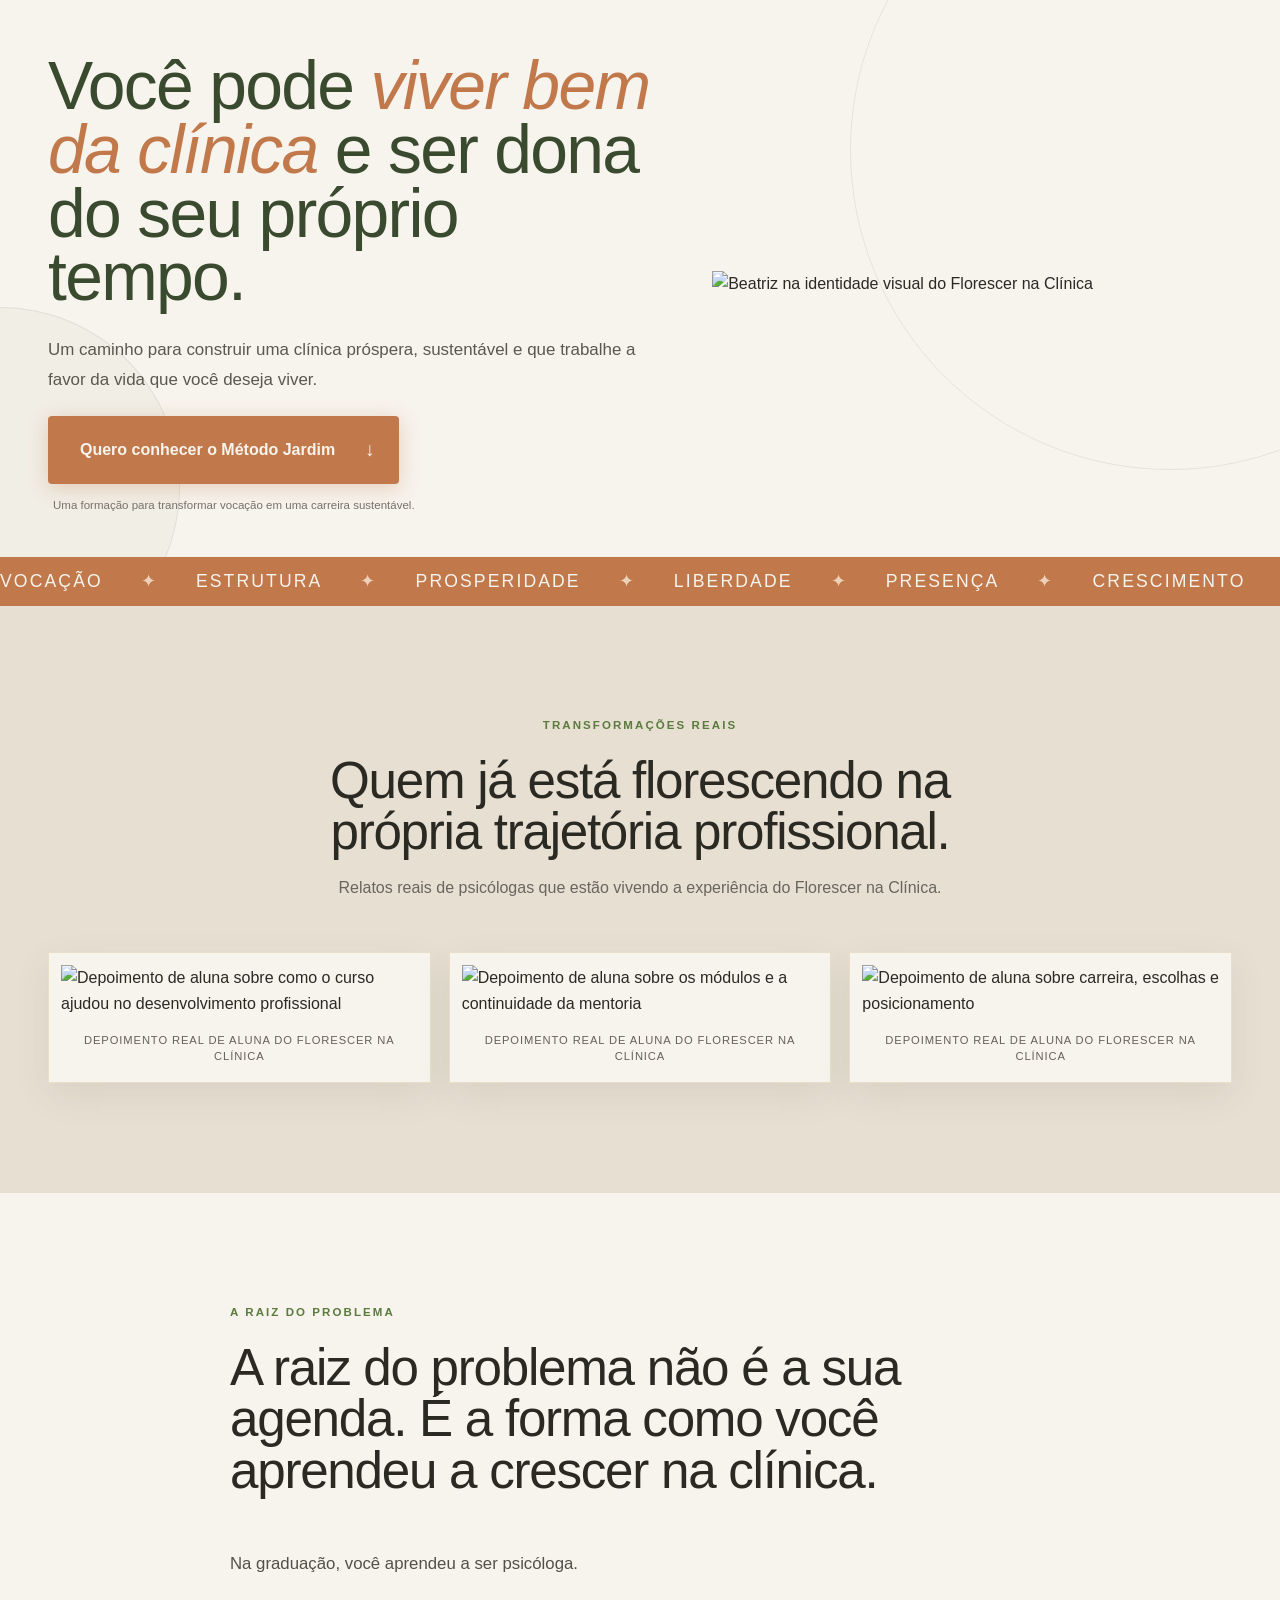
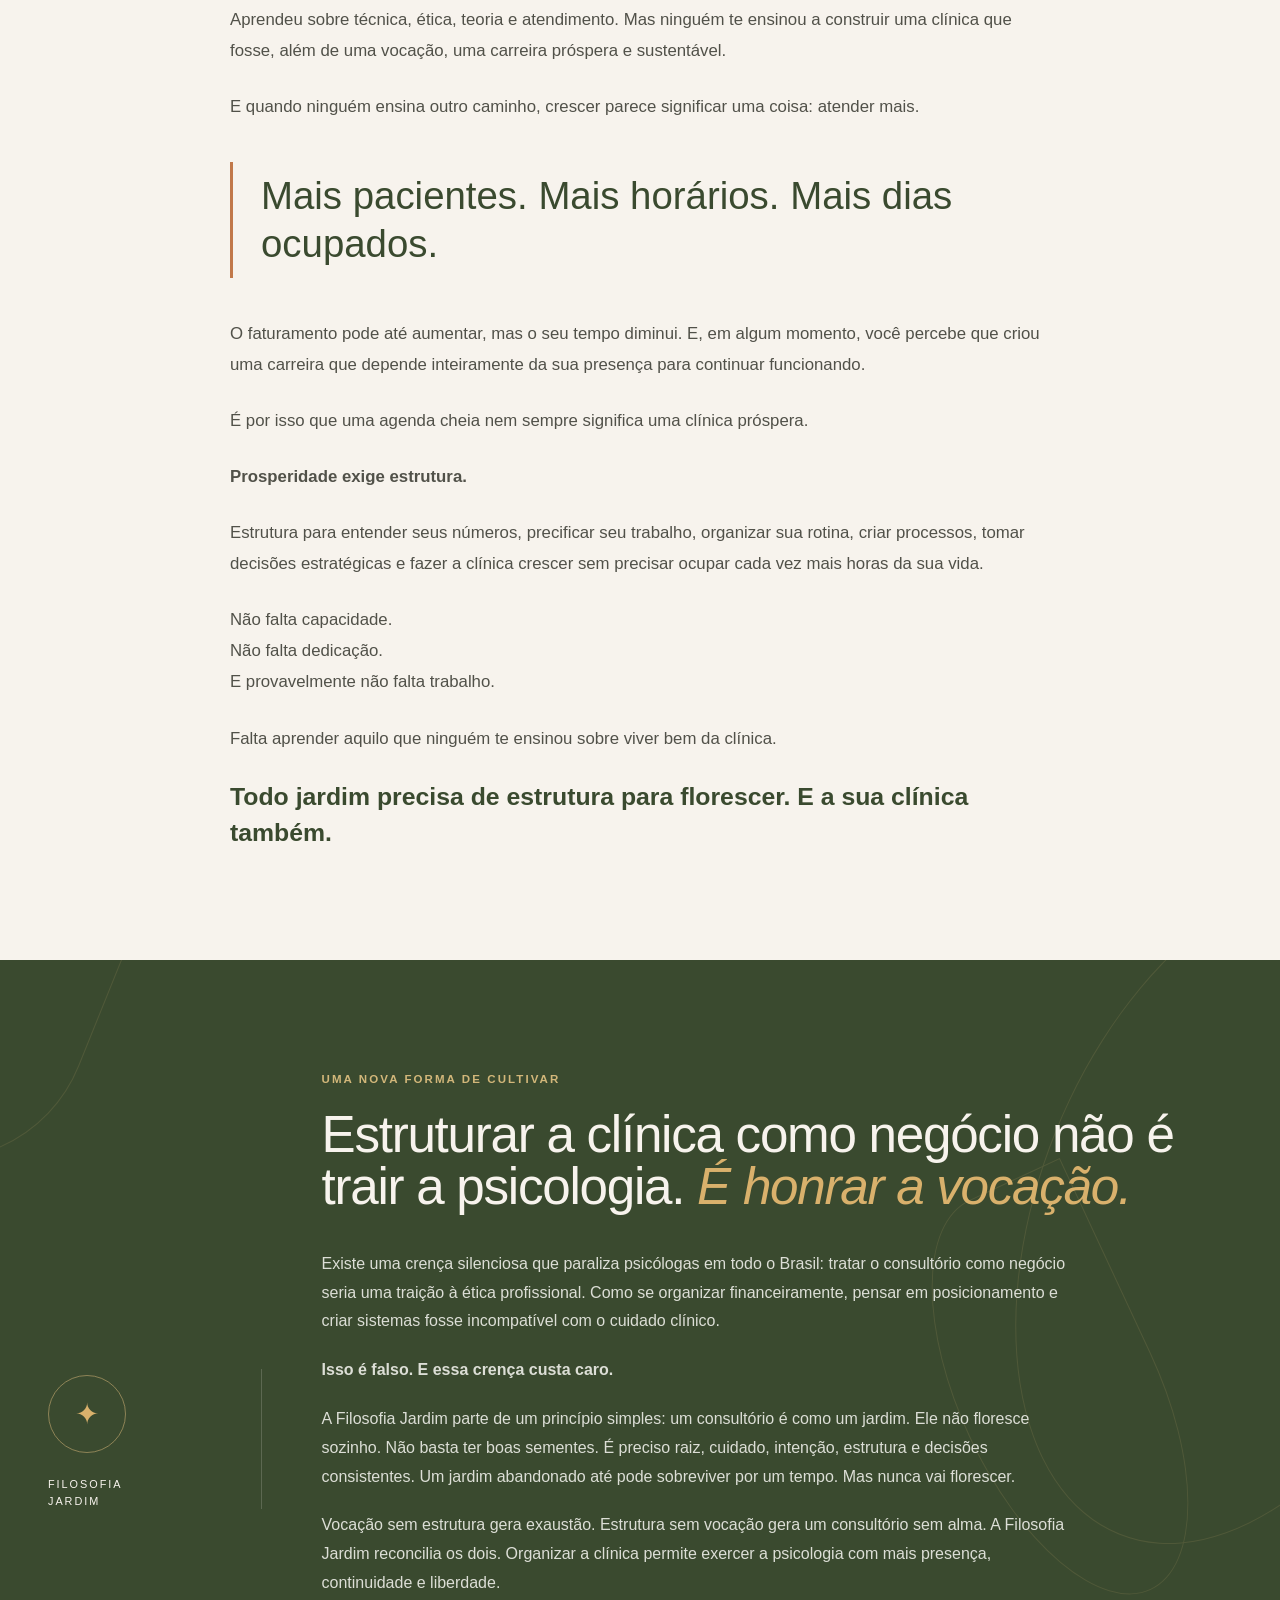
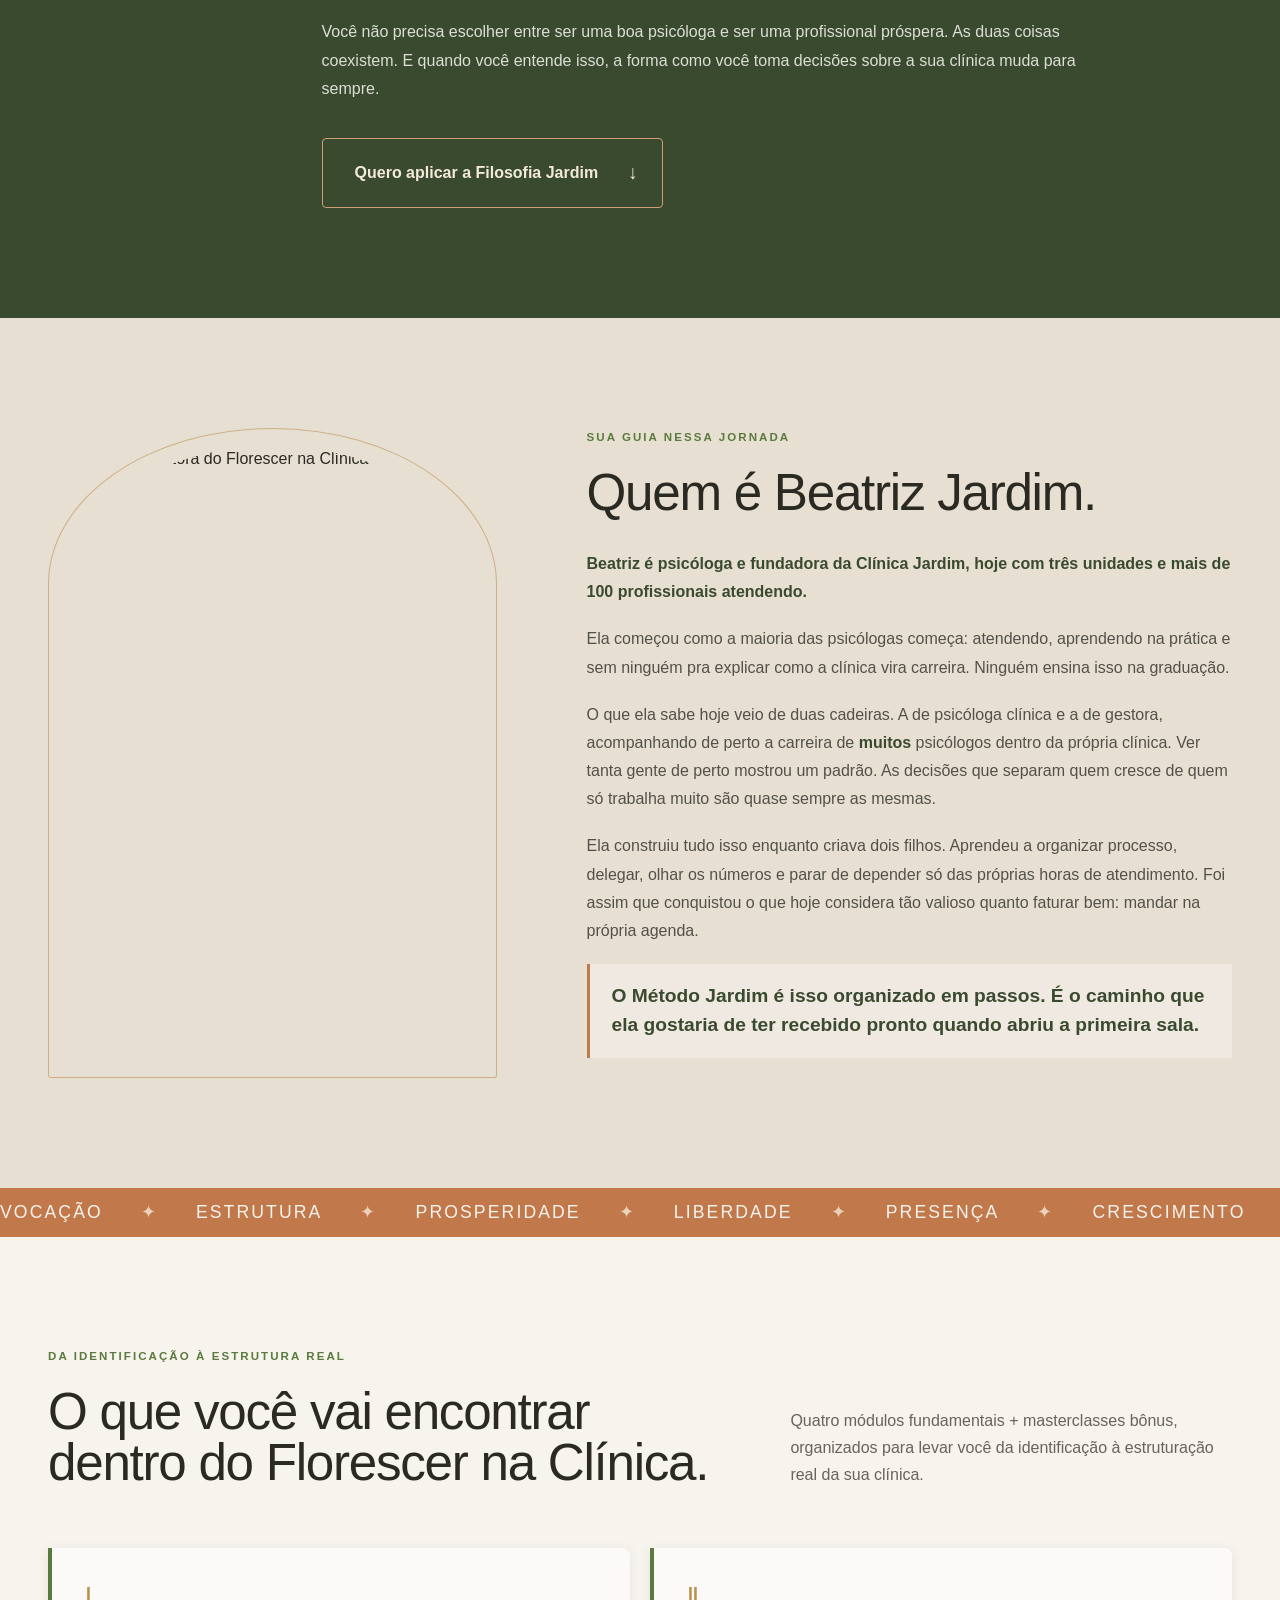
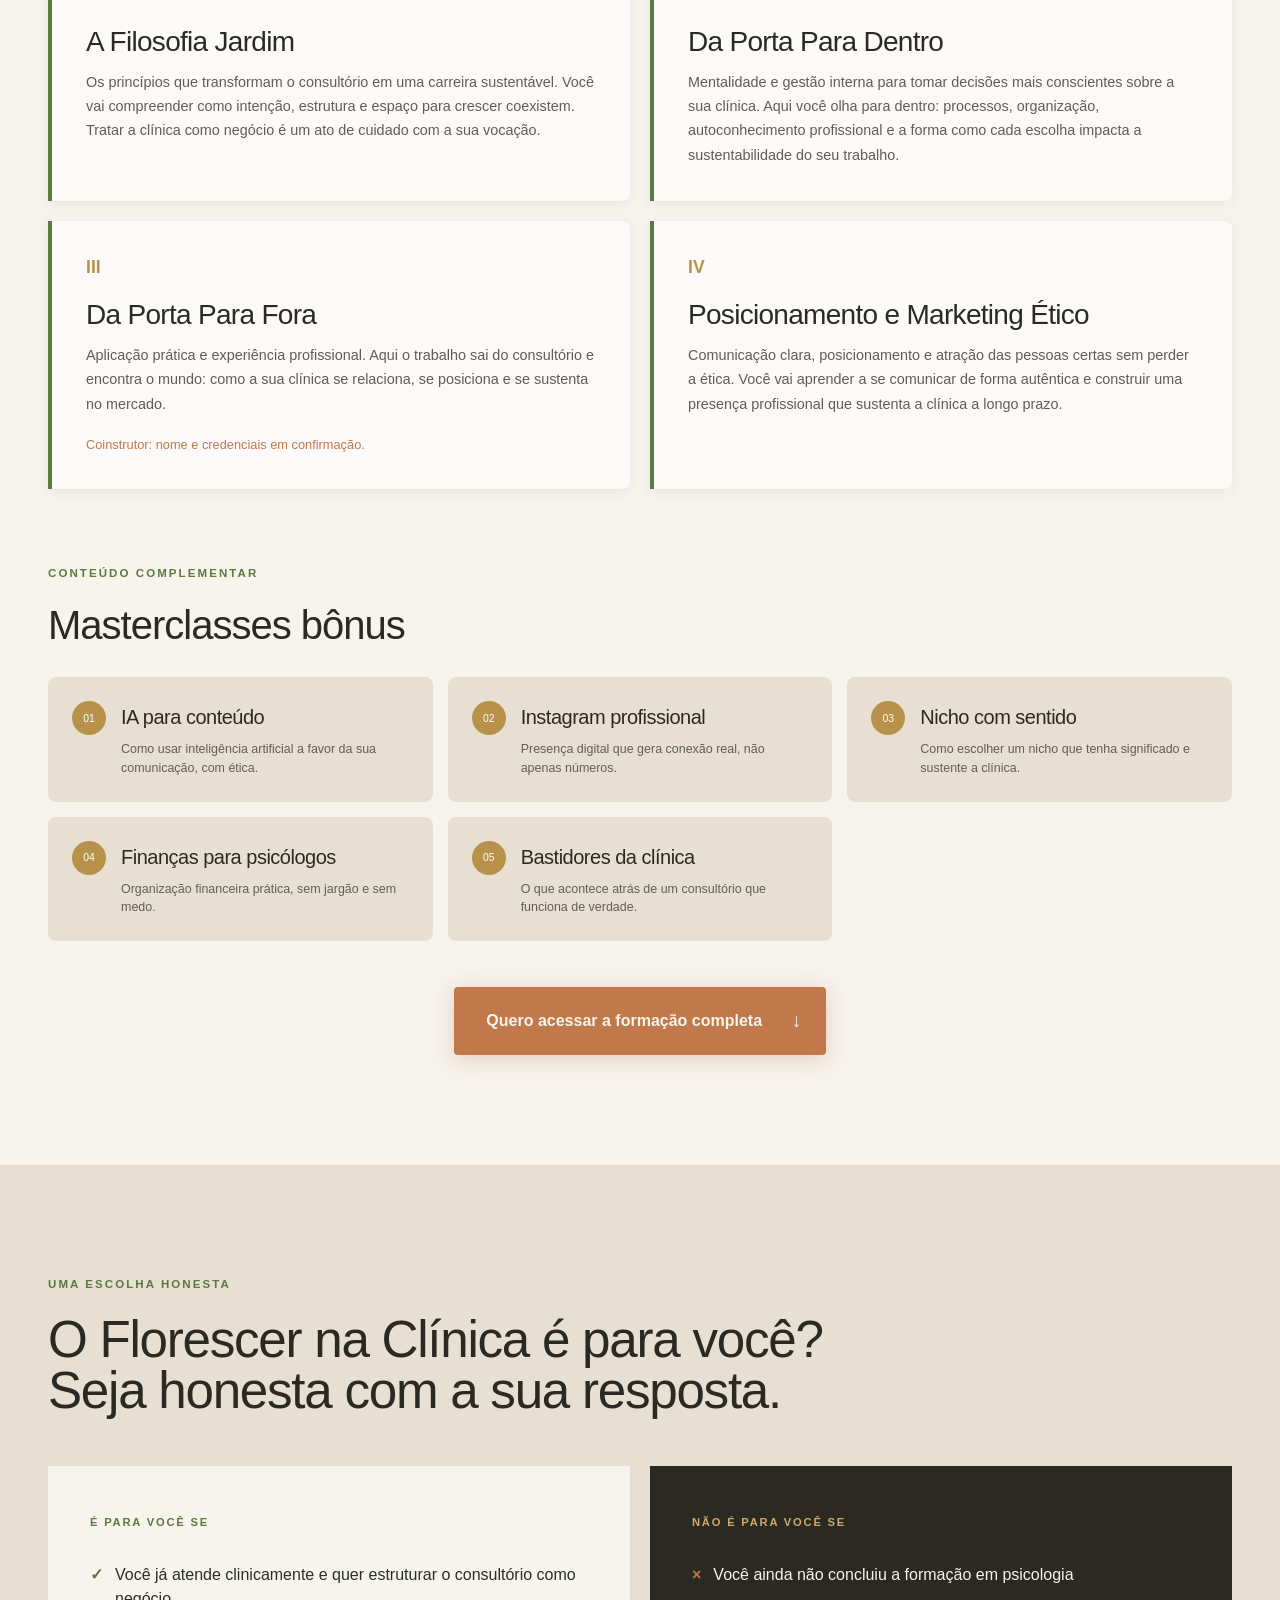
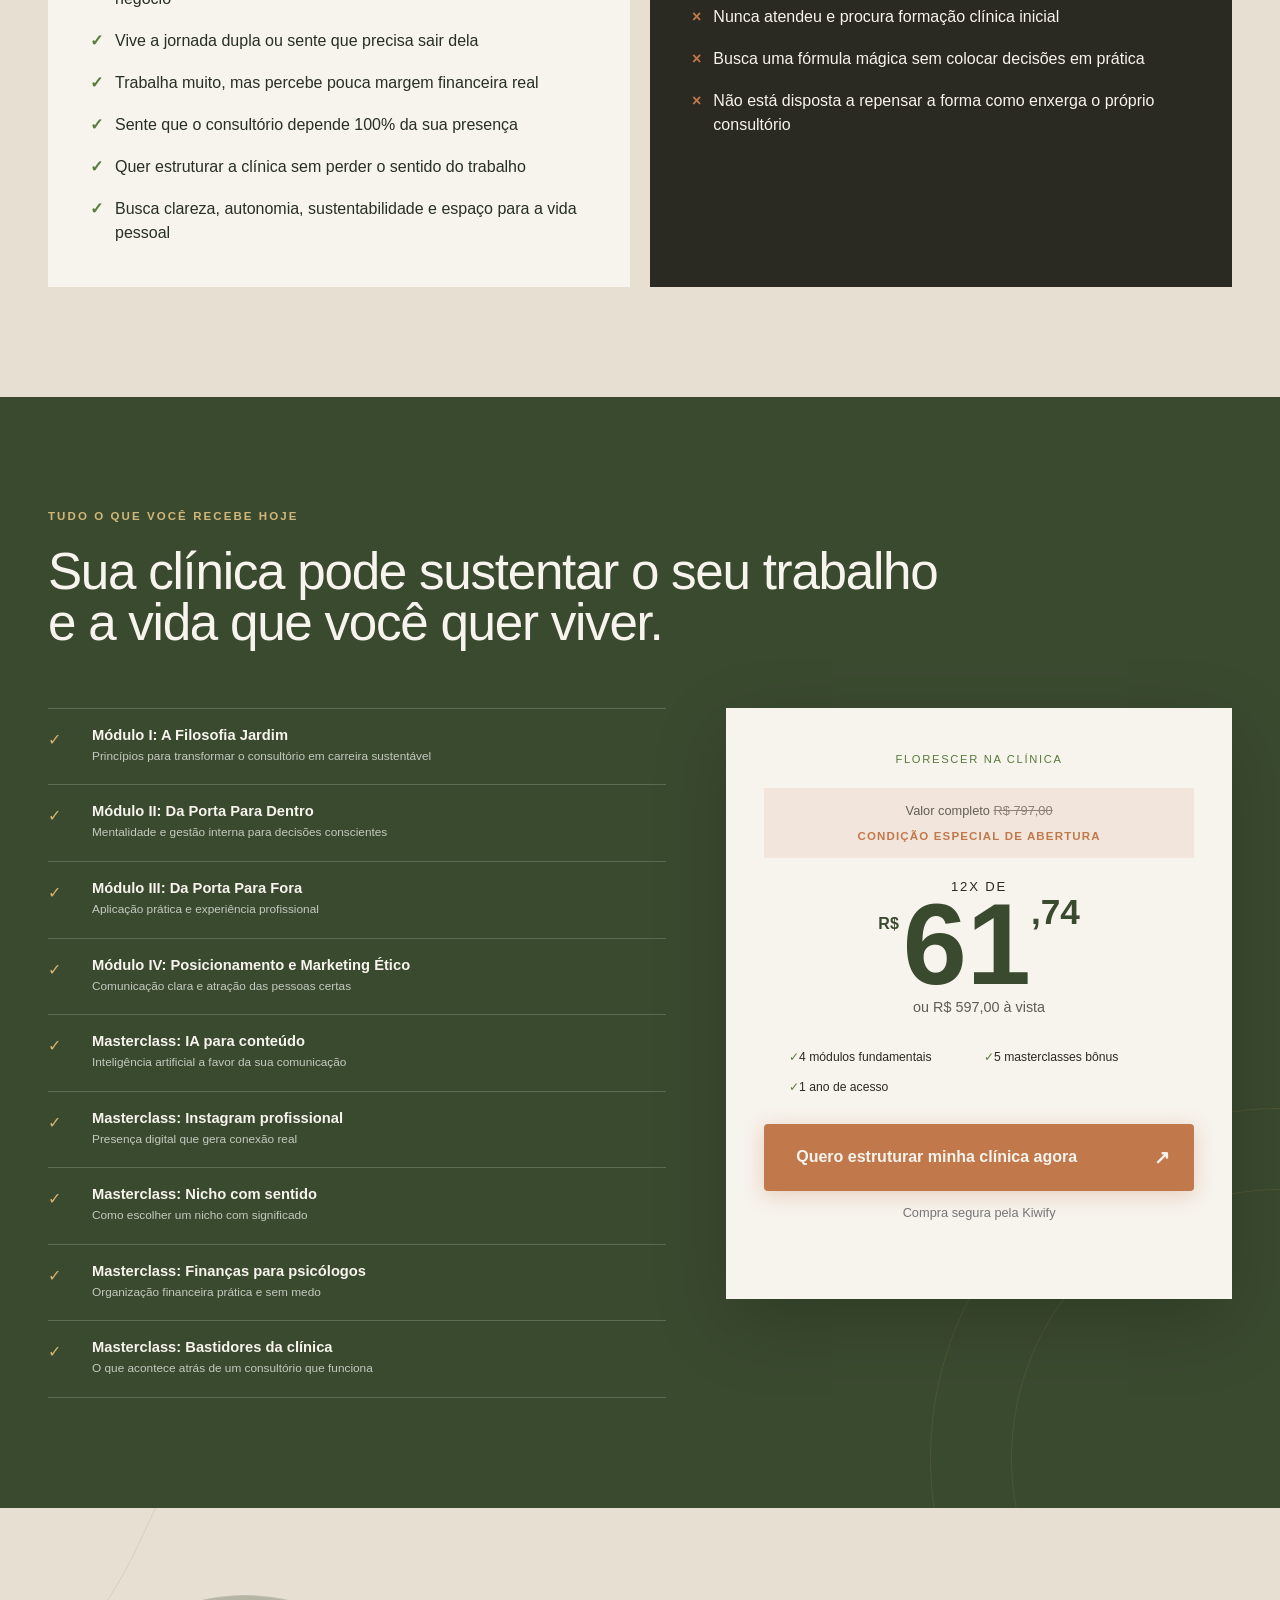
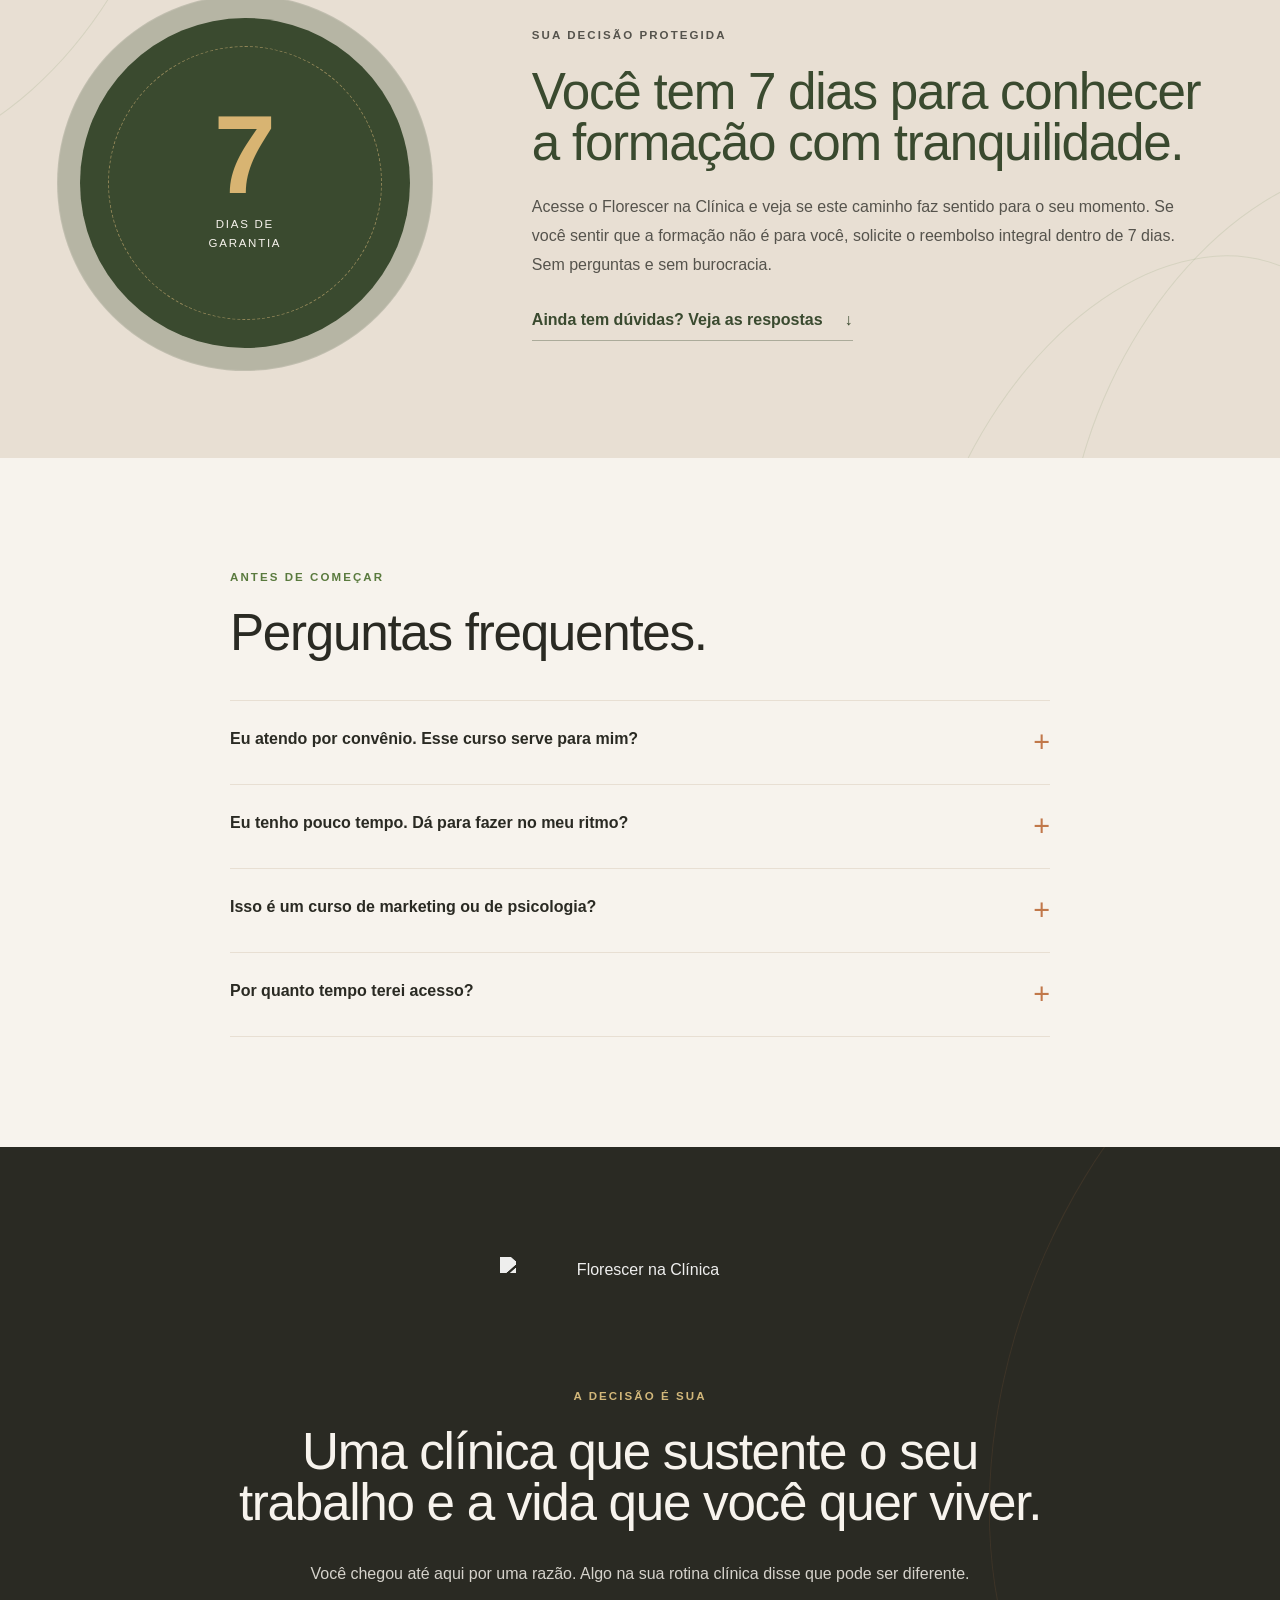
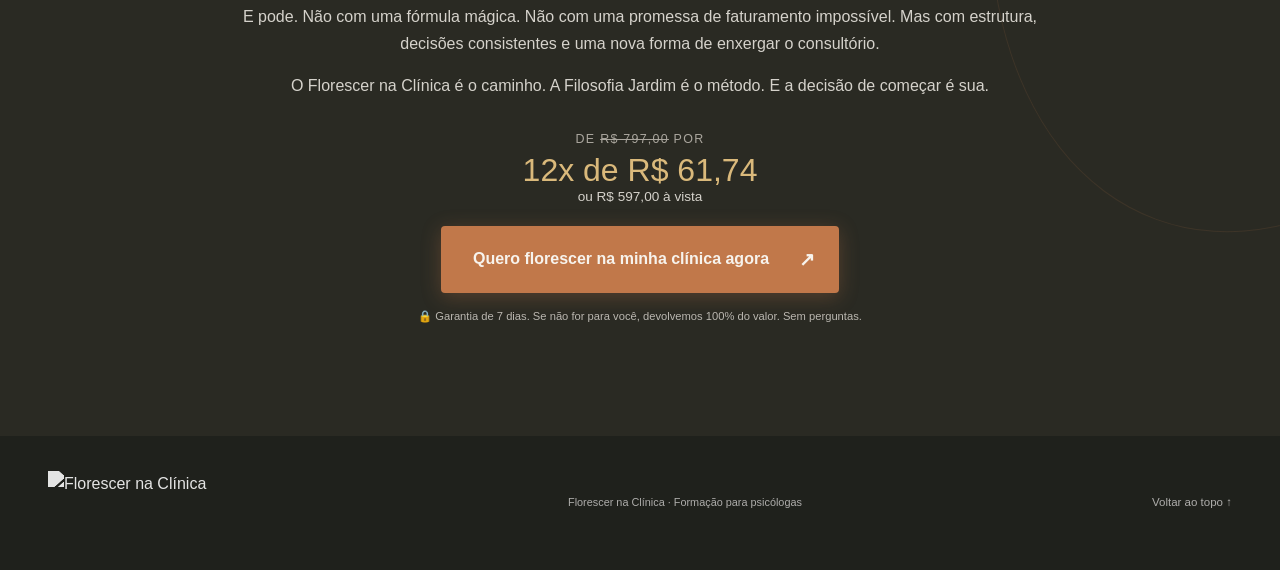
==== deploy/index.html @ 3df44b11 "Prepare static cPanel deployment" ====
<!DOCTYPE html><html lang="pt-BR"><head><meta charSet="utf-8"/><meta name="viewport" content="width=device-width, initial-scale=1"/><link rel="preload" as="image" href="/beatriz-jardim-hero.png"/><link rel="preload" as="image" href="/beatriz-jardim-mentora.jpeg"/><link rel="preload" as="image" href="/florescer-logo-centralizado.svg"/><style data-inline-source="/assets/index-BgtBOtIy.css">/*! tailwindcss v4.2.1 | MIT License | https://tailwindcss.com */
@layer properties{@supports (((-webkit-hyphens:none)) and (not (margin-trim:inline))) or ((-moz-orient:inline) and (not (color:rgb(from red r g b)))){*,:before,:after,::backdrop{--tw-rotate-x:initial;--tw-rotate-y:initial;--tw-rotate-z:initial;--tw-skew-x:initial;--tw-skew-y:initial;--tw-blur:initial;--tw-brightness:initial;--tw-contrast:initial;--tw-grayscale:initial;--tw-hue-rotate:initial;--tw-invert:initial;--tw-opacity:initial;--tw-saturate:initial;--tw-sepia:initial;--tw-drop-shadow:initial;--tw-drop-shadow-color:initial;--tw-drop-shadow-alpha:100%;--tw-drop-shadow-size:initial}}}@layer theme{:root,:host{--font-sans:ui-sans-serif, system-ui, sans-serif, "Apple Color Emoji", "Segoe UI Emoji", "Segoe UI Symbol", "Noto Color Emoji";--font-mono:ui-monospace, SFMono-Regular, Menlo, Monaco, Consolas, "Liberation Mono", "Courier New", monospace;--spacing:.25rem;--default-font-family:var(--font-sans);--default-mono-font-family:var(--font-mono)}}@layer base{*,:after,:before,::backdrop{box-sizing:border-box;border:0 solid;margin:0;padding:0}::file-selector-button{box-sizing:border-box;border:0 solid;margin:0;padding:0}html,:host{-webkit-text-size-adjust:100%;tab-size:4;line-height:1.5;font-family:var(--default-font-family,ui-sans-serif, system-ui, sans-serif, "Apple Color Emoji", "Segoe UI Emoji", "Segoe UI Symbol", "Noto Color Emoji");font-feature-settings:var(--default-font-feature-settings,normal);font-variation-settings:var(--default-font-variation-settings,normal);-webkit-tap-highlight-color:transparent}hr{height:0;color:inherit;border-top-width:1px}abbr:where([title]){-webkit-text-decoration:underline dotted;text-decoration:underline dotted}h1,h2,h3,h4,h5,h6{font-size:inherit;font-weight:inherit}a{color:inherit;-webkit-text-decoration:inherit;-webkit-text-decoration:inherit;-webkit-text-decoration:inherit;-webkit-text-decoration:inherit;text-decoration:inherit}b,strong{font-weight:bolder}code,kbd,samp,pre{font-family:var(--default-mono-font-family,ui-monospace, SFMono-Regular, Menlo, Monaco, Consolas, "Liberation Mono", "Courier New", monospace);font-feature-settings:var(--default-mono-font-feature-settings,normal);font-variation-settings:var(--default-mono-font-variation-settings,normal);font-size:1em}small{font-size:80%}sub,sup{vertical-align:baseline;font-size:75%;line-height:0;position:relative}sub{bottom:-.25em}sup{top:-.5em}table{text-indent:0;border-color:inherit;border-collapse:collapse}:-moz-focusring{outline:auto}progress{vertical-align:baseline}summary{display:list-item}ol,ul,menu{list-style:none}img,svg,video,canvas,audio,iframe,embed,object{vertical-align:middle;display:block}img,video{max-width:100%;height:auto}button,input,select,optgroup,textarea{font:inherit;font-feature-settings:inherit;font-variation-settings:inherit;letter-spacing:inherit;color:inherit;opacity:1;background-color:#0000;border-radius:0}::file-selector-button{font:inherit;font-feature-settings:inherit;font-variation-settings:inherit;letter-spacing:inherit;color:inherit;opacity:1;background-color:#0000;border-radius:0}:where(select:is([multiple],[size])) optgroup{font-weight:bolder}:where(select:is([multiple],[size])) optgroup option{padding-inline-start:20px}::file-selector-button{margin-inline-end:4px}::placeholder{opacity:1}@supports (not ((-webkit-appearance:-apple-pay-button))) or (contain-intrinsic-size:1px){::placeholder{color:currentColor}@supports (color:color-mix(in lab, red, red)){::placeholder{color:color-mix(in oklab, currentcolor 50%, transparent)}}}textarea{resize:vertical}::-webkit-search-decoration{-webkit-appearance:none}::-webkit-date-and-time-value{min-height:1lh;text-align:inherit}::-webkit-datetime-edit{display:inline-flex}::-webkit-datetime-edit-fields-wrapper{padding:0}::-webkit-datetime-edit{padding-block:0}::-webkit-datetime-edit-year-field{padding-block:0}::-webkit-datetime-edit-month-field{padding-block:0}::-webkit-datetime-edit-day-field{padding-block:0}::-webkit-datetime-edit-hour-field{padding-block:0}::-webkit-datetime-edit-minute-field{padding-block:0}::-webkit-datetime-edit-second-field{padding-block:0}::-webkit-datetime-edit-millisecond-field{padding-block:0}::-webkit-datetime-edit-meridiem-field{padding-block:0}::-webkit-calendar-picker-indicator{line-height:1}:-moz-ui-invalid{box-shadow:none}button,input:where([type=button],[type=reset],[type=submit]){appearance:button}::file-selector-button{appearance:button}::-webkit-inner-spin-button{height:auto}::-webkit-outer-spin-button{height:auto}[hidden]:where(:not([hidden=until-found])){display:none!important}}@layer components;@layer utilities{.visible{visibility:visible}.sr-only{clip-path:inset(50%);white-space:nowrap;border-width:0;width:1px;height:1px;margin:-1px;padding:0;position:absolute;overflow:hidden}.static{position:static}.start{inset-inline-start:var(--spacing)}.end{inset-inline-end:var(--spacing)}.flex{display:flex}.hidden{display:none}.table{display:table}.transform{transform:var(--tw-rotate-x,) var(--tw-rotate-y,) var(--tw-rotate-z,) var(--tw-skew-x,) var(--tw-skew-y,)}.resize{resize:both}.blur{--tw-blur:blur(8px);filter:var(--tw-blur,) var(--tw-brightness,) var(--tw-contrast,) var(--tw-grayscale,) var(--tw-hue-rotate,) var(--tw-invert,) var(--tw-saturate,) var(--tw-sepia,) var(--tw-drop-shadow,)}}:root{--cream:#f6f1e6;--paper:#fbf9f3;--sand:#e8d5b8;--olive:#697654;--olive-dark:#273024;--olive-mid:#4f5d40;--gold:#c79a50;--ink:#273024;--muted:#6c6e65;--line:#39442e29}.sr-only{clip:rect(0,0,0,0);white-space:nowrap;border:0;width:1px;height:1px;margin:-1px;padding:0;position:absolute;overflow:hidden}*{box-sizing:border-box}html{scroll-behavior:smooth}body{background:var(--paper);color:var(--ink);font-family:var(--font-sans),sans-serif;margin:0;font-size:16px;line-height:1.65}a{color:inherit;text-decoration:none}button{font:inherit}.wrap{width:min(1180px,100% - 48px);margin-inline:auto}.narrow{width:min(780px,100% - 48px);margin-inline:auto}.section{padding:110px 0;position:relative;overflow:hidden}.eyebrow{text-transform:uppercase;letter-spacing:.18em;color:var(--olive);margin:0 0 20px;font-size:.72rem;font-weight:700}.eyebrow.light{color:#d9c99f}.center{text-align:center}h1,h2,h3{font-family:var(--font-display),Georgia,serif;letter-spacing:-.025em;margin:0;font-weight:500}h1{font-size:clamp(3.2rem,6.4vw,6.9rem);line-height:.88}h2{font-size:clamp(2.6rem,4.6vw,5.2rem);line-height:.98}h3{font-size:1.7rem;line-height:1.1}.button{text-transform:uppercase;letter-spacing:.08em;border-radius:4px;justify-content:center;align-items:center;gap:28px;padding:17px 25px;font-size:.82rem;font-weight:700;transition:all .2s;display:inline-flex}.button:hover{transform:translateY(-2px)}.button-primary{background:var(--olive-dark);color:#fff;box-shadow:0 12px 32px #27302429}.button-gold{background:var(--gold);color:#1f291c}.full{width:100%}.hero{background:linear-gradient(90deg,#f9f7f1 0%,#f2dfc7 58%,#fbfaf6 100%);min-height:100svh;position:relative;overflow:hidden}.nav{z-index:3;justify-content:space-between;align-items:center;height:92px;display:flex;position:relative}.brand{font:500 1.6rem var(--font-display),serif;color:var(--olive-mid);align-items:center;gap:10px;display:flex}.brand i{font-size:.65rem;line-height:.7;font-family:var(--font-sans);text-transform:uppercase;letter-spacing:.18em;font-style:normal;display:block}.brand-tree{color:var(--olive);font-size:2rem}.nav-cta{text-transform:uppercase;letter-spacing:.12em;border-bottom:1px solid;padding-bottom:4px;font-size:.75rem}.hero-grid{z-index:1;grid-template-columns:1.08fr .92fr;align-items:center;min-height:calc(100svh - 142px);display:grid;position:relative}.hero-copy{z-index:2;padding:60px 0 110px;position:relative}.hero-copy h1{max-width:900px;color:var(--olive-mid)}.hero-sub{color:#4f554b;max-width:580px;margin:32px 0;font-size:1.08rem}.microcopy{color:#77796f;margin:14px 0 0;font-size:.74rem}.hero-portrait{clip-path:ellipse(48% 50% at 52% 52%);filter:saturate(.82)contrast(.96);background-image:url(/beatriz-referencia.png);background-position:51% 22%;background-repeat:no-repeat;background-size:245%;align-self:end;height:85%;min-height:620px;position:relative}.hero-portrait:after{content:"";background:linear-gradient(90deg,#f2dfc752,#0000 30%);position:absolute;inset:0}.hero-portrait span,.about-photo span{letter-spacing:.1em;text-transform:uppercase;background:#ffffffc7;border-radius:2px;padding:5px 8px;font-size:.62rem;position:absolute;bottom:12px;right:12px}.hero-note{background:var(--olive-dark);color:#e9dfc7;text-align:center;letter-spacing:.14em;text-transform:uppercase;z-index:2;padding:14px;font-size:.72rem;position:absolute;bottom:0;left:0;right:0}.pain{background:var(--paper)}.pain h2{text-align:center;margin-bottom:52px}.prose{font-family:var(--font-display),serif;color:#484d43;font-size:1.45rem;line-height:1.55}.prose p{margin:0 0 26px}.pullquote{border-left:2px solid var(--gold);color:var(--olive-mid);padding:8px 0 8px 30px;font-size:1.85rem}.philosophy{background:var(--olive-dark);color:#eef0e7}.philosophy-grid{grid-template-columns:.85fr 1.15fr;align-items:center;gap:90px;display:grid}.philosophy h2{color:#e8dfc9;margin-bottom:34px}.philosophy p:not(.eyebrow){color:#c9cec2;max-width:680px}.garden-art{background:radial-gradient(circle at 50% 18%,#c9a0553d,#0000 27%),linear-gradient(#536048,#30392c);border:1px solid #ffffff21;border-radius:260px 260px 18px 18px;min-height:520px;position:relative;overflow:hidden}.stem{background:#c9a860;width:2px;height:68%;position:absolute;bottom:0;left:50%;transform:rotate(-5deg)}.leaf{background:#82906e;border-radius:100% 0;width:110px;height:55px;position:absolute}.leaf-one{top:45%;left:30%;transform:rotate(10deg)}.leaf-two{top:30%;right:25%;transform:scaleX(-1)rotate(15deg)}.sun{border:1px solid #c9a860;border-radius:50%;width:90px;height:90px;position:absolute;top:13%;left:calc(50% - 45px)}.text-link{color:#e0c487;border-bottom:1px solid #e0c48773;gap:20px;margin-top:18px;padding-bottom:5px;display:inline-flex}.about{background:var(--cream)}.about-grid{grid-template-columns:.9fr 1.1fr;align-items:center;gap:90px;display:grid}.about-photo{background-image:url(/beatriz-referencia.png);background-position:51% 21%;background-size:250%;border-radius:48% 48% 8px 8px;height:680px;position:relative}.about h2{margin-bottom:28px}.lead{font:500 1.55rem/1.45 var(--font-display),serif;color:var(--olive-mid)}.pending{border:1px solid var(--line);background:#ffffff73;gap:16px;margin-top:32px;padding:18px;display:flex}.pending p{margin:0;font-size:.82rem}.pending span{color:var(--gold)}.curriculum{background:var(--sand)}.section-heading{grid-template-columns:1.35fr .65fr;align-items:end;gap:80px;margin-bottom:55px;display:grid}.section-heading>p{color:#5c5d55}.module-list{border-top:1px solid #27302438}.module{border-bottom:1px solid #27302438;grid-template-columns:80px 1fr 50px;align-items:center;gap:20px;padding:30px 4px;display:grid}.module-number{font:500 1.6rem var(--font-display),serif;color:var(--olive)}.module p{color:#56594f;max-width:780px;margin:6px 0 0}.module-arrow{text-align:right;color:var(--olive);font-size:1.5rem}.proof{background:var(--paper)}.proof h2{margin-bottom:18px}.proof-intro{text-align:center;max-width:640px;color:var(--muted);margin:0 auto 48px}.proof-grid{grid-template-columns:repeat(3,1fr);gap:18px;display:grid}.proof-card{background:var(--cream);border:1px solid var(--line);flex-direction:column;min-height:280px;padding:30px;display:flex}.quote{font:500 4rem/1 var(--font-display);color:var(--gold)}.proof-lines{gap:10px;margin:12px 0 42px;display:grid}.proof-lines i{background:#ded9cd;border-radius:10px;height:8px}.proof-lines i:nth-child(2){width:86%}.proof-lines i:nth-child(3){width:63%}.proof-person{align-items:center;gap:12px;margin-top:auto;display:flex}.proof-person>span{background:#c9c7bb;border-radius:50%;width:38px;height:38px}.proof-person p{margin:0;font-size:.7rem;line-height:1.45}.video-placeholder{background:var(--olive-mid);color:#fff;justify-content:center;align-items:center;gap:18px;min-height:150px;margin-top:18px;padding:28px;display:flex}.video-placeholder p{color:#d5d8d0;margin:2px 0}.play{width:48px;height:48px;color:var(--olive-dark);background:#d4b36f;border-radius:50%;place-items:center;display:grid}.audience{background:var(--olive-dark);color:#eef0e7}.audience h2{max-width:800px;margin:0 auto 50px}.audience-grid{grid-template-columns:1fr 1fr;gap:20px;display:grid}.audience-grid article{color:var(--ink);background:#f2ead9;padding:42px}.audience-grid article.muted{color:#eff0e8;background:#374033;border:1px solid #ffffff1f}.audience-mark{text-transform:uppercase;letter-spacing:.12em;border:1px solid;border-radius:99px;margin-bottom:24px;padding:4px 9px;font-size:.65rem;display:inline-block}.audience-grid ul,.included{gap:15px;margin:28px 0 0;padding:0;list-style:none;display:grid}.audience-grid li,.included li{align-items:flex-start;gap:12px;display:flex}.check{color:#75875a;font-weight:800}.x{color:#c9a860;font-size:1.3rem;line-height:1}.offer{background:#eee1cc}.offer-grid{grid-template-columns:1fr .75fr;align-items:center;gap:90px;display:grid}.offer h2{color:var(--olive-mid)}.offer-lead{font:500 1.35rem/1.5 var(--font-display);max-width:620px}.included{grid-template-columns:1fr 1fr}.price-card{background:var(--paper);z-index:1;padding:44px;position:relative;box-shadow:0 30px 70px #493f2b21}.price-label{text-transform:uppercase;letter-spacing:.16em;font-size:.68rem}.price,.price-visual{color:var(--olive-dark);align-items:flex-start;margin:12px 0;display:flex}.price strong{font:500 6rem/.8 var(--font-display)}.price small{font-weight:700}.price-card>p:not(.price-label){color:var(--muted);font-size:.78rem}.safe-note{text-align:center;color:#777;margin-top:13px;font-size:.66rem}.faq{background:var(--paper)}.faq h2{margin-bottom:45px}.faq-list{border-top:1px solid var(--line)}.faq-item{border-bottom:1px solid var(--line)}.faq-item button{width:100%;color:var(--ink);text-align:left;cursor:pointer;background:0 0;border:0;justify-content:space-between;align-items:center;padding:25px 0;font-weight:600;display:flex}.faq-item button span:last-child{font:400 1.8rem var(--font-display);color:var(--olive)}.faq-answer p{color:var(--muted);margin:-4px 50px 25px 0}.final-cta{background:var(--olive-mid);color:#f4f0e5;padding:120px 0}.final-cta h2{max-width:950px;margin:0 auto 28px}.final-cta p:not(.eyebrow){color:#d8ddd1;max-width:630px;margin:0 auto 32px}.final-flower{color:#ffffff09;font-size:24rem;line-height:1;position:absolute;top:-50px;right:-40px}footer{color:#cdd0c6;background:#20271e;padding:38px 0}footer .wrap{justify-content:space-between;align-items:center;gap:30px;display:flex}footer p,footer a:last-child{font-size:.72rem}.footer-brand{color:#d7c69b}@media (width<=900px){.section{padding:82px 0}.hero-grid,.philosophy-grid,.about-grid,.offer-grid{grid-template-columns:1fr}.hero-copy{padding:55px 0 10px}.hero-portrait{clip-path:ellipse(43% 50% at 50% 52%);background-size:210%;width:100%;min-height:560px}.philosophy-grid,.about-grid,.offer-grid{gap:50px}.garden-art{min-height:440px}.about-photo{background-size:220%;height:580px}.section-heading{grid-template-columns:1fr;gap:20px}.proof-grid,.audience-grid,.offer-grid{grid-template-columns:1fr}.price-card{width:100%;max-width:560px;margin:auto}}@media (width<=620px){.wrap,.narrow{width:min(100% - 30px,1180px)}.section{padding:68px 0}.nav{height:74px}.nav-cta{display:none}.hero-grid{min-height:calc(100svh - 120px)}.hero-copy{padding-top:45px}.hero-sub{font-size:.98rem}.button{gap:15px;width:100%;padding-inline:16px}.hero-portrait{background-position:51% 20%;background-size:245%;min-height:430px}.hero-note{padding:10px 15px;font-size:.58rem}.prose{font-size:1.23rem}.pullquote{font-size:1.5rem}.garden-art{min-height:350px}.about-photo{background-size:250%;height:470px}.module{grid-template-columns:48px 1fr}.module-arrow{display:none}.module h3{font-size:1.4rem}.audience-grid article,.price-card{padding:28px 22px}.included{grid-template-columns:1fr}.price strong{font-size:5rem}footer .wrap{text-align:center;flex-direction:column}.final-cta{padding:85px 0}}@media (prefers-reduced-motion:reduce){html{scroll-behavior:auto}*,:before,:after{transition-duration:.01ms!important;animation-duration:.01ms!important}}:focus-visible{outline:3px solid var(--gold);outline-offset:4px}@property --tw-rotate-x{syntax:"*";inherits:false}@property --tw-rotate-y{syntax:"*";inherits:false}@property --tw-rotate-z{syntax:"*";inherits:false}@property --tw-skew-x{syntax:"*";inherits:false}@property --tw-skew-y{syntax:"*";inherits:false}@property --tw-blur{syntax:"*";inherits:false}@property --tw-brightness{syntax:"*";inherits:false}@property --tw-contrast{syntax:"*";inherits:false}@property --tw-grayscale{syntax:"*";inherits:false}@property --tw-hue-rotate{syntax:"*";inherits:false}@property --tw-invert{syntax:"*";inherits:false}@property --tw-opacity{syntax:"*";inherits:false}@property --tw-saturate{syntax:"*";inherits:false}@property --tw-sepia{syntax:"*";inherits:false}@property --tw-drop-shadow{syntax:"*";inherits:false}@property --tw-drop-shadow-color{syntax:"*";inherits:false}@property --tw-drop-shadow-alpha{syntax:"<percentage>";inherits:false;initial-value:100%}@property --tw-drop-shadow-size{syntax:"*";inherits:false}.nova-page{--olive:#3a4a2f;--leaf:#5a7a3e;--terracotta:#c1784a;--cream:#f7f3ed;--earth:#2a2a23;--beige:#e8dfd3;--gold:#b8924a;background:var(--cream);color:var(--earth);font-family:var(--font-sans),sans-serif;overflow:hidden}.nova-page *{box-sizing:border-box}.nova-page h1,.nova-page h2,.nova-page h3,.nova-page h4{font-family:var(--font-display),serif;letter-spacing:-.025em;margin:0;font-weight:500}.nova-page h1{font-size:clamp(3.2rem,5.3vw,5.6rem);line-height:.94}.nova-page h2{font-size:clamp(2.5rem,4vw,4.6rem);line-height:1}.nova-page h3{font-size:1.75rem;line-height:1.1}.nova-page p{margin:0}.nova-container{width:min(1200px,100% - 96px);margin-inline:auto}.nova-reading{width:min(820px,100% - 48px);margin-inline:auto}.nova-section{padding:110px 0;position:relative}.nova-kicker{text-transform:uppercase;letter-spacing:.18em;color:var(--leaf);font-weight:700;margin-bottom:20px!important;font-size:.72rem!important}.nova-kicker.light{color:#d2b77a}.nova-button{background:var(--terracotta);color:var(--cream);border-radius:4px;justify-content:space-between;align-items:center;gap:30px;padding:18px 24px 18px 32px;font-size:1rem;font-weight:700;transition:transform .3s,box-shadow .3s,background .3s;display:inline-flex;position:relative;overflow:hidden;box-shadow:0 4px 20px #c1784a4d}.nova-button:before{content:"";background:linear-gradient(110deg,#0000 20%,#ffffff3d 48%,#0000 75%);transition:transform .65s;position:absolute;inset:0;transform:translate(-120%)}.nova-button:hover{background:#ad6840;transform:translateY(-3px);box-shadow:0 12px 34px #c1784a66}.nova-button:hover:before{transform:translate(120%)}.nova-button span,.nova-button b{z-index:1;position:relative}.nova-button b{font-size:1.2rem}.nova-button.secondary{color:#f3e9dc;box-shadow:none;background:0 0;border:1px solid #cf9e78}.nova-button.secondary:hover{background:var(--terracotta)}.nova-hero{background:var(--cream);position:relative;overflow:hidden}.nova-logo{display:block}.nova-logo img{object-fit:contain;width:100%;height:100%;display:block}.nova-hero-grid{grid-template-columns:1.08fr .92fr;align-items:center;gap:54px;padding:34px 0 22px;display:grid}.nova-hero-copy{z-index:2;padding:20px 0;position:relative}.nova-hero-copy h1{max-width:780px;color:var(--olive)}.nova-hero-copy h1 em{color:var(--terracotta);font-weight:500}.nova-lead{color:#59594f;max-width:650px;font-size:1.06rem;line-height:1.75;margin:26px 0 22px!important}.nova-support{color:#777268;font-size:.72rem;margin:12px 0 0 5px!important}.nova-portrait-wrap{justify-content:center;align-items:center;width:100%;display:flex;position:relative}.nova-portrait{object-fit:contain;width:100%;height:auto;display:block}.hero-orbit{border:1px solid #3a4a2f17;border-radius:50%;position:absolute}.orbit-one{width:640px;height:640px;top:-170px;right:-210px}.orbit-two{background:#5a7a3e09;width:360px;height:360px;bottom:-110px;left:-180px}.nova-marquee{background:var(--terracotta);color:var(--cream);padding:14px 0;overflow:hidden}.nova-marquee>div{width:max-content;animation:26s linear infinite marquee;display:flex}.nova-marquee span{font:500 1.1rem var(--font-display),serif;text-transform:uppercase;letter-spacing:.12em;white-space:nowrap;align-items:center;display:flex}.nova-marquee i{color:#ecd1bb;margin:0 38px;font-style:normal}.nova-marquee:hover>div{animation-play-state:paused}@keyframes marquee{to{transform:translate(-50%)}}.nova-pain{background:var(--cream)}.nova-pain h2{margin-bottom:52px}.nova-copy{color:#515149;gap:25px;font-size:1.05rem;line-height:1.85;display:grid}.nova-copy blockquote{font:500 clamp(1.8rem,3vw,2.8rem)/1.25 var(--font-display),serif;color:var(--olive);border-left:3px solid var(--terracotta);margin:15px 0;padding:10px 0 10px 28px}.nova-closing-line{color:var(--olive);font:600 1.55rem/1.45 var(--font-display),serif!important}.nova-philosophy{background:var(--olive);color:var(--cream);overflow:hidden}.philosophy-grid{z-index:2;grid-template-columns:.38fr 1.62fr;gap:60px;display:grid;position:relative}.philosophy-mark{border-right:1px solid #f7f3ed2e;padding-top:6px}.philosophy-mark>span{color:#d9b16c;border:1px solid #dab97b85;border-radius:50%;place-items:center;width:78px;height:78px;font-size:1.8rem;display:grid}.philosophy-mark p{font:.68rem/1.5 var(--font-sans),sans-serif;text-transform:uppercase;letter-spacing:.18em;margin-top:23px}.nova-philosophy h2{max-width:900px;margin-bottom:38px}.nova-philosophy h2 em{color:#d9b16c}.nova-dark-copy{color:#dcded6;gap:20px;max-width:760px;margin-bottom:34px;line-height:1.8;display:grid}.botanical-lines{opacity:.14;position:absolute;inset:0}.botanical-lines i{border:1px solid #d0af72;border-radius:50% 0 50% 50%;width:420px;height:700px;position:absolute;top:-100px;right:-180px;transform:rotate(22deg)}.botanical-lines i:nth-child(2){width:200px;height:430px;top:220px;right:120px;transform:rotate(-25deg)}.botanical-lines i:nth-child(3){width:300px;height:300px;bottom:-120px;left:-210px}.nova-about{background:var(--beige)}.nova-about-grid{grid-template-columns:.82fr 1.18fr;align-items:start;gap:90px;display:grid}.about-image{height:650px;padding:18px;position:sticky;top:24px}.about-image:before{content:"";pointer-events:none;border:1px solid #b8924a94;border-radius:50% 50% 3px 3px/24% 24% 3px 3px;position:absolute;inset:0}.about-image img{object-fit:cover;object-position:center 38%;border-radius:50% 50% 3px 3px/23% 23% 3px 3px;width:100%;height:100%;display:block}.nova-about h2{margin-bottom:32px}.about-copy{color:#525149;gap:19px;font-size:1rem;line-height:1.76;display:grid}.about-copy strong{color:var(--olive)}.about-closing{border-left:3px solid var(--terracotta);font:500 1.2rem/1.5 var(--font-display),serif;background:#f7f3ed8c;padding:18px 22px}.nova-curriculum{background:var(--cream)}.nova-section-head{grid-template-columns:1.2fr .8fr;align-items:end;gap:80px;margin-bottom:60px;display:grid}.nova-section-head>p{color:#66645c;line-height:1.7}.modules-grid{grid-template-columns:1fr 1fr;gap:20px;display:grid}.module-card{border-left:4px solid var(--leaf);background:#ffffff9e;border-radius:0 8px 8px 0;padding:34px;transition:all .3s;box-shadow:0 2px 12px #3a4a2f14}.module-card:hover{border-left-width:7px;transform:translateY(-4px);box-shadow:0 14px 34px #3a4a2f1f}.module-card>span{font:600 1.1rem var(--font-display),serif;color:var(--gold)}.module-card h3{margin:18px 0 12px}.module-card p{color:#5f5d54;font-size:.9rem;line-height:1.7}.module-card small{color:var(--terracotta);margin-top:18px;display:block}.masterclass-head{margin:75px 0 30px}.masterclass-head h3{font-size:2.5rem}.master-grid{grid-template-columns:repeat(3,1fr);gap:15px;display:grid}.master-grid article{background:var(--beige);border-radius:8px;gap:15px;padding:24px;transition:all .3s;display:flex}.master-grid article:hover{background:#ede6dc;transform:translateY(-3px)}.master-grid article>span{background:var(--gold);color:#fff;border-radius:50%;flex:0 0 34px;place-items:center;width:34px;height:34px;font-size:.65rem;display:grid}.master-grid h4{font-size:1.25rem}.master-grid p{color:#605e56;margin-top:6px;font-size:.78rem;line-height:1.5}.center-button{text-align:center;margin-top:46px}.nova-proof{background:var(--beige)}.proof-heading{text-align:center;max-width:780px;margin:0 auto 50px}.proof-heading>p:last-child{color:#68655e;margin-top:18px}.proof-grid{grid-template-columns:repeat(3,1fr);align-items:start;gap:18px;display:grid}.proof-grid figure{background:var(--cream);border:1px solid #b8924a38;margin:0;padding:12px;transition:transform .3s,box-shadow .3s;box-shadow:0 12px 34px #3a4a2f17}.proof-grid figure:hover{transform:translateY(-5px);box-shadow:0 20px 44px #3a4a2f24}.proof-grid img{width:100%;height:auto;display:block}.proof-grid figcaption{color:#666158;text-align:center;text-transform:uppercase;letter-spacing:.08em;padding:14px 8px 6px;font-size:.7rem;line-height:1.45}.nova-audience{background:var(--beige)}.audience-title{max-width:850px;margin-bottom:50px}.audience-grid{grid-template-columns:1fr 1fr;display:grid}.audience-grid article{background:var(--cream);padding:42px}.audience-grid article.not-for{background:var(--earth);color:var(--cream)}.decision-label{text-transform:uppercase;letter-spacing:.16em;color:var(--leaf);font-size:.7rem;font-weight:700}.not-for .decision-label{color:#cfaa6a}.audience-grid ul{gap:18px;margin:28px 0 0;padding:0;list-style:none;display:grid}.audience-grid li{gap:12px;line-height:1.5;display:flex}.audience-grid li b{color:var(--leaf)}.not-for li b{color:var(--terracotta)}.nova-offer{background:var(--olive);color:var(--cream);overflow:hidden}.offer-heading{max-width:900px;margin-bottom:60px;position:relative}.offer-grid{z-index:2;grid-template-columns:1.1fr .9fr;align-items:start;gap:60px;display:grid;position:relative}.offer-stack{border-top:1px solid #f7f3ed2e}.offer-stack article{border-bottom:1px solid #f7f3ed2e;grid-template-columns:34px 1fr;gap:10px;padding:18px 0;display:grid}.offer-stack article>span{color:#d5b471}.offer-stack h3{font:600 .92rem var(--font-sans),sans-serif;letter-spacing:0}.offer-stack p{color:#c4c9bf;margin-top:4px;font-size:.74rem}.checkout-card{background:var(--cream);color:var(--earth);text-align:center;padding:42px 38px;box-shadow:0 24px 70px #0000002e}.checkout-card>p:first-child{text-transform:uppercase;letter-spacing:.15em;color:var(--leaf);font-size:.7rem}.offer-anchor{color:#625e56;background:#c1784a1a;gap:5px;margin-top:20px;padding:12px;display:grid}.offer-anchor span{font-size:.8rem}.offer-anchor s{color:#8b8177}.offer-anchor strong{text-transform:uppercase;letter-spacing:.1em;color:var(--terracotta);font-size:.72rem}.installment-label{text-transform:uppercase;letter-spacing:.14em;margin-top:18px;font-size:.82rem}.installment-price{color:var(--olive);justify-content:center;align-items:flex-start;margin:0 0 3px;display:flex}.installment-price small{font:600 1rem var(--font-sans),sans-serif;margin:18px 4px 0 0}.installment-price strong{font:600 clamp(5.5rem,9vw,8.2rem)/.83 var(--font-display),serif}.installment-price sup{font:600 2.2rem var(--font-display),serif;margin-top:12px}.cash-price{color:#5f5d54;font-size:.9rem}.checkout-card ul{text-align:left;grid-template-columns:1fr 1fr;gap:10px;max-width:380px;margin:27px auto;padding:0;font-size:.76rem;list-style:none;display:grid}.checkout-card li span{color:var(--leaf)}.checkout-card .nova-button{width:100%}.checkout-card>small{text-align:center;color:#777;margin-top:11px;display:block}.payment-methods{background:var(--olive);opacity:.72;width:min(100%,372px);height:16px;margin:18px auto 0;-webkit-mask:url(/pagamentos.svg) 50%/contain no-repeat;mask:url(/pagamentos.svg) 50%/contain no-repeat}.offer-rings{border:1px solid #b8924a26;border-radius:50%;width:700px;height:700px;position:absolute;bottom:-300px;right:-350px}.offer-rings:after{content:"";border:1px solid #b8924a26;border-radius:50%;position:absolute;inset:80px}.nova-guarantee-section{background:var(--beige);overflow:hidden}.guarantee-grid{z-index:2;grid-template-columns:.72fr 1.28fr;align-items:center;gap:90px;display:grid;position:relative}.guarantee-grid h2{color:var(--olive);margin-bottom:25px}.guarantee-grid>div:last-child>p{color:#55534c;max-width:680px;line-height:1.8}.guarantee-seal{place-items:center;display:grid}.guarantee-seal>div{background:var(--olive);width:330px;height:330px;color:var(--cream);text-align:center;border-radius:50%;place-content:center;display:grid;position:relative;box-shadow:0 0 0 22px #3a4a2f14,0 0 0 23px #3a4a2f38}.guarantee-seal>div:before{content:"";border:1px dashed #dab97b8c;border-radius:50%;animation:28s linear infinite seal-spin;position:absolute;inset:28px}.guarantee-seal span{font:600 7rem/.75 var(--font-display),serif;color:#d8b472}.guarantee-seal p{text-transform:uppercase;letter-spacing:.15em;margin-top:18px;font-size:.72rem}.guarantee-next{color:var(--olive);border-bottom:1px solid #3a4a2f59;gap:22px;margin-top:28px;padding-bottom:6px;font-weight:700;display:inline-flex}.guarantee-art i{border:1px solid #5a7a3e21;border-radius:50% 0 50% 50%;width:420px;height:650px;position:absolute;bottom:-340px;right:-230px;transform:rotate(25deg)}.guarantee-art i:nth-child(2){bottom:-430px;right:-80px}.guarantee-art i:nth-child(3){top:-380px;left:-260px}@keyframes seal-spin{to{transform:rotate(360deg)}}.nova-faq{background:var(--cream)}.faq-title{margin-bottom:42px}.nova-faq-list{border-top:1px solid var(--beige)}.nova-faq-list details{border-bottom:1px solid var(--beige)}.nova-faq-list summary{cursor:pointer;justify-content:space-between;gap:20px;padding:25px 0;font-weight:600;list-style:none;transition:all .25s;display:flex}.nova-faq-list summary::-webkit-details-marker{display:none}.nova-faq-list summary:hover{color:var(--leaf)}.nova-faq-list summary b{font:500 1.8rem var(--font-display),serif;color:var(--terracotta);transition:transform .3s}.nova-faq-list details[open] summary b{transform:rotate(45deg)}.nova-faq-list details>div{opacity:0;grid-template-rows:0fr;transition:grid-template-rows .4s,opacity .4s;display:grid}.nova-faq-list details[open]>div{opacity:1;grid-template-rows:1fr}.nova-faq-list details>div p{color:#5f5c54;margin:0 55px 25px 0;line-height:1.75;overflow:hidden}.nova-final{background:var(--earth);color:var(--cream);text-align:center;overflow:hidden}.nova-final .nova-reading{z-index:2;position:relative}.final-logo{object-fit:contain;filter:brightness(0)invert();opacity:.92;width:280px;height:106px;margin:0 auto 24px;display:block}.nova-final h2{margin-bottom:32px}.final-copy{color:#d5d2cb;gap:15px;line-height:1.7;display:grid}.final-anchor{color:#aaa69e;text-transform:uppercase;letter-spacing:.1em;font-size:.78rem;margin:30px 0 2px!important}.final-price{font:500 2rem var(--font-display),serif;color:#dab97b;margin:0 0 22px!important}.final-price span{font:500 .85rem var(--font-sans),sans-serif;color:#d5d2cb;display:block}.final-guarantee{color:#bbb8b1;font-size:.7rem;margin-top:14px!important}.final-leaf{border:1px solid #c1784a1f;border-radius:50% 0 50% 50%;width:600px;height:900px;position:absolute;top:-200px;right:-330px;transform:rotate(20deg)}.nova-footer{color:#aeadab;background:#1f211c;padding:35px 0}.nova-footer .nova-container{justify-content:space-between;align-items:center;gap:20px;display:flex}.footer-logo{filter:brightness(0)invert();opacity:.88;width:170px;height:64px}.nova-footer p,.nova-footer>a:last-child{font-size:.68rem}[data-reveal]{opacity:0;transition:opacity .75s cubic-bezier(.2,.7,.2,1),transform .75s cubic-bezier(.2,.7,.2,1)}[data-reveal=up]{transform:translateY(32px)}[data-reveal=left]{transform:translate(-48px)}[data-reveal=right]{transform:translate(48px)}[data-reveal].is-visible{opacity:1;transform:translate(0)}@media (width<=900px){.nova-container{width:min(100% - 48px,1200px)}.nova-section{padding:85px 0}.nova-hero-grid,.nova-about-grid,.philosophy-grid,.offer-grid,.guarantee-grid{grid-template-columns:1fr}.nova-hero-grid{padding:22px 0 18px}.nova-portrait-wrap{order:1;max-width:540px;margin-inline:auto}.nova-hero-copy{order:2;padding:8px 0 6px}.philosophy-grid,.nova-about-grid,.offer-grid,.guarantee-grid{gap:45px}.philosophy-mark{border-bottom:1px solid #f7f3ed2e;border-right:0;padding-bottom:20px}.about-image{height:540px;position:relative;top:auto}.nova-section-head{grid-template-columns:1fr;gap:18px}.master-grid{grid-template-columns:1fr 1fr}.proof-grid{grid-template-columns:1fr}.checkout-card{width:100%;max-width:580px;margin:auto}}@media (width<=650px){.nova-container,.nova-reading{width:min(100% - 32px,1200px)}.nova-section{padding:64px 0}.nova-page h1{font-size:2.95rem}.nova-page h2{font-size:2.35rem}.nova-hero-grid{gap:8px;padding:8px 0 12px}.nova-portrait-wrap{width:min(100%,440px)}.nova-hero-copy{padding:0 0 4px}.nova-lead{font-size:.95rem}.nova-button{width:100%;padding:16px 16px 16px 20px;font-size:.86rem}.nova-pain h2{margin-bottom:35px}.nova-copy{font-size:.97rem}.modules-grid,.master-grid,.audience-grid{grid-template-columns:1fr}.module-card{padding:26px}.about-image{height:470px}.checkout-card{padding:30px 20px}.checkout-card ul{grid-template-columns:1fr}.installment-price strong{font-size:7rem}.guarantee-seal>div{width:255px;height:255px}.guarantee-seal span{font-size:5.8rem}.nova-footer .nova-container{text-align:center;flex-direction:column}.nova-marquee i{margin:0 24px}}@media (prefers-reduced-motion:reduce){.nova-page *,.nova-page :before,.nova-page :after{scroll-behavior:auto!important;transition-duration:.01ms!important;animation-duration:.01ms!important;animation-iteration-count:1!important}[data-reveal]{opacity:1;transform:none}.nova-marquee>div{animation:none}}.nova-page :focus-visible{outline:2px solid var(--leaf);outline-offset:4px}
</style><title>Florescer na Clínica | Método Jardim</title><meta name="description" content="Estruture sua clínica como um negócio sustentável sem abrir mão da ética e da vocação."/>
<link rel="preload" href="/assets/_vinext_fonts/cormorant-garamond-55cbec71eba1/cormorant-garamond-dd44b623.woff2" as="font" type="font/woff2" crossorigin />
<link rel="preload" href="/assets/_vinext_fonts/cormorant-garamond-55cbec71eba1/cormorant-garamond-44d82aa9.woff2" as="font" type="font/woff2" crossorigin />
<link rel="preload" href="/assets/_vinext_fonts/cormorant-garamond-55cbec71eba1/cormorant-garamond-7f5a19db.woff2" as="font" type="font/woff2" crossorigin />
<link rel="preload" href="/assets/_vinext_fonts/cormorant-garamond-55cbec71eba1/cormorant-garamond-21114939.woff2" as="font" type="font/woff2" crossorigin />
<link rel="preload" href="/assets/_vinext_fonts/cormorant-garamond-55cbec71eba1/cormorant-garamond-e99b45a2.woff2" as="font" type="font/woff2" crossorigin />
<link rel="preload" href="/assets/_vinext_fonts/manrope-35218281b57f/manrope-37facb2a.woff2" as="font" type="font/woff2" crossorigin />
<link rel="preload" href="/assets/_vinext_fonts/manrope-35218281b57f/manrope-c9a5f13c.woff2" as="font" type="font/woff2" crossorigin />
<link rel="preload" href="/assets/_vinext_fonts/manrope-35218281b57f/manrope-f00fa027.woff2" as="font" type="font/woff2" crossorigin />
<link rel="preload" href="/assets/_vinext_fonts/manrope-35218281b57f/manrope-bd6e7fdc.woff2" as="font" type="font/woff2" crossorigin />
<link rel="preload" href="/assets/_vinext_fonts/manrope-35218281b57f/manrope-76dcfc73.woff2" as="font" type="font/woff2" crossorigin />
<link rel="preload" href="/assets/_vinext_fonts/manrope-35218281b57f/manrope-81401990.woff2" as="font" type="font/woff2" crossorigin />
<style data-vinext-fonts>/* cyrillic-ext */
@font-face {
  font-family: 'Cormorant Garamond';
  font-style: normal;
  font-weight: 400;
  font-display: swap;
  src: url(/assets/_vinext_fonts/cormorant-garamond-55cbec71eba1/cormorant-garamond-dd44b623.woff2) format('woff2');
  unicode-range: U+0460-052F, U+1C80-1C8A, U+20B4, U+2DE0-2DFF, U+A640-A69F, U+FE2E-FE2F;
}
/* cyrillic */
@font-face {
  font-family: 'Cormorant Garamond';
  font-style: normal;
  font-weight: 400;
  font-display: swap;
  src: url(/assets/_vinext_fonts/cormorant-garamond-55cbec71eba1/cormorant-garamond-44d82aa9.woff2) format('woff2');
  unicode-range: U+0301, U+0400-045F, U+0490-0491, U+04B0-04B1, U+2116;
}
/* vietnamese */
@font-face {
  font-family: 'Cormorant Garamond';
  font-style: normal;
  font-weight: 400;
  font-display: swap;
  src: url(/assets/_vinext_fonts/cormorant-garamond-55cbec71eba1/cormorant-garamond-7f5a19db.woff2) format('woff2');
  unicode-range: U+0102-0103, U+0110-0111, U+0128-0129, U+0168-0169, U+01A0-01A1, U+01AF-01B0, U+0300-0301, U+0303-0304, U+0308-0309, U+0323, U+0329, U+1EA0-1EF9, U+20AB;
}
/* latin-ext */
@font-face {
  font-family: 'Cormorant Garamond';
  font-style: normal;
  font-weight: 400;
  font-display: swap;
  src: url(/assets/_vinext_fonts/cormorant-garamond-55cbec71eba1/cormorant-garamond-21114939.woff2) format('woff2');
  unicode-range: U+0100-02BA, U+02BD-02C5, U+02C7-02CC, U+02CE-02D7, U+02DD-02FF, U+0304, U+0308, U+0329, U+1D00-1DBF, U+1E00-1E9F, U+1EF2-1EFF, U+2020, U+20A0-20AB, U+20AD-20C0, U+2113, U+2C60-2C7F, U+A720-A7FF;
}
/* latin */
@font-face {
  font-family: 'Cormorant Garamond';
  font-style: normal;
  font-weight: 400;
  font-display: swap;
  src: url(/assets/_vinext_fonts/cormorant-garamond-55cbec71eba1/cormorant-garamond-e99b45a2.woff2) format('woff2');
  unicode-range: U+0000-00FF, U+0131, U+0152-0153, U+02BB-02BC, U+02C6, U+02DA, U+02DC, U+0304, U+0308, U+0329, U+2000-206F, U+20AC, U+2122, U+2191, U+2193, U+2212, U+2215, U+FEFF, U+FFFD;
}
/* cyrillic-ext */
@font-face {
  font-family: 'Cormorant Garamond';
  font-style: normal;
  font-weight: 500;
  font-display: swap;
  src: url(/assets/_vinext_fonts/cormorant-garamond-55cbec71eba1/cormorant-garamond-dd44b623.woff2) format('woff2');
  unicode-range: U+0460-052F, U+1C80-1C8A, U+20B4, U+2DE0-2DFF, U+A640-A69F, U+FE2E-FE2F;
}
/* cyrillic */
@font-face {
  font-family: 'Cormorant Garamond';
  font-style: normal;
  font-weight: 500;
  font-display: swap;
  src: url(/assets/_vinext_fonts/cormorant-garamond-55cbec71eba1/cormorant-garamond-44d82aa9.woff2) format('woff2');
  unicode-range: U+0301, U+0400-045F, U+0490-0491, U+04B0-04B1, U+2116;
}
/* vietnamese */
@font-face {
  font-family: 'Cormorant Garamond';
  font-style: normal;
  font-weight: 500;
  font-display: swap;
  src: url(/assets/_vinext_fonts/cormorant-garamond-55cbec71eba1/cormorant-garamond-7f5a19db.woff2) format('woff2');
  unicode-range: U+0102-0103, U+0110-0111, U+0128-0129, U+0168-0169, U+01A0-01A1, U+01AF-01B0, U+0300-0301, U+0303-0304, U+0308-0309, U+0323, U+0329, U+1EA0-1EF9, U+20AB;
}
/* latin-ext */
@font-face {
  font-family: 'Cormorant Garamond';
  font-style: normal;
  font-weight: 500;
  font-display: swap;
  src: url(/assets/_vinext_fonts/cormorant-garamond-55cbec71eba1/cormorant-garamond-21114939.woff2) format('woff2');
  unicode-range: U+0100-02BA, U+02BD-02C5, U+02C7-02CC, U+02CE-02D7, U+02DD-02FF, U+0304, U+0308, U+0329, U+1D00-1DBF, U+1E00-1E9F, U+1EF2-1EFF, U+2020, U+20A0-20AB, U+20AD-20C0, U+2113, U+2C60-2C7F, U+A720-A7FF;
}
/* latin */
@font-face {
  font-family: 'Cormorant Garamond';
  font-style: normal;
  font-weight: 500;
  font-display: swap;
  src: url(/assets/_vinext_fonts/cormorant-garamond-55cbec71eba1/cormorant-garamond-e99b45a2.woff2) format('woff2');
  unicode-range: U+0000-00FF, U+0131, U+0152-0153, U+02BB-02BC, U+02C6, U+02DA, U+02DC, U+0304, U+0308, U+0329, U+2000-206F, U+20AC, U+2122, U+2191, U+2193, U+2212, U+2215, U+FEFF, U+FFFD;
}
/* cyrillic-ext */
@font-face {
  font-family: 'Cormorant Garamond';
  font-style: normal;
  font-weight: 600;
  font-display: swap;
  src: url(/assets/_vinext_fonts/cormorant-garamond-55cbec71eba1/cormorant-garamond-dd44b623.woff2) format('woff2');
  unicode-range: U+0460-052F, U+1C80-1C8A, U+20B4, U+2DE0-2DFF, U+A640-A69F, U+FE2E-FE2F;
}
/* cyrillic */
@font-face {
  font-family: 'Cormorant Garamond';
  font-style: normal;
  font-weight: 600;
  font-display: swap;
  src: url(/assets/_vinext_fonts/cormorant-garamond-55cbec71eba1/cormorant-garamond-44d82aa9.woff2) format('woff2');
  unicode-range: U+0301, U+0400-045F, U+0490-0491, U+04B0-04B1, U+2116;
}
/* vietnamese */
@font-face {
  font-family: 'Cormorant Garamond';
  font-style: normal;
  font-weight: 600;
  font-display: swap;
  src: url(/assets/_vinext_fonts/cormorant-garamond-55cbec71eba1/cormorant-garamond-7f5a19db.woff2) format('woff2');
  unicode-range: U+0102-0103, U+0110-0111, U+0128-0129, U+0168-0169, U+01A0-01A1, U+01AF-01B0, U+0300-0301, U+0303-0304, U+0308-0309, U+0323, U+0329, U+1EA0-1EF9, U+20AB;
}
/* latin-ext */
@font-face {
  font-family: 'Cormorant Garamond';
  font-style: normal;
  font-weight: 600;
  font-display: swap;
  src: url(/assets/_vinext_fonts/cormorant-garamond-55cbec71eba1/cormorant-garamond-21114939.woff2) format('woff2');
  unicode-range: U+0100-02BA, U+02BD-02C5, U+02C7-02CC, U+02CE-02D7, U+02DD-02FF, U+0304, U+0308, U+0329, U+1D00-1DBF, U+1E00-1E9F, U+1EF2-1EFF, U+2020, U+20A0-20AB, U+20AD-20C0, U+2113, U+2C60-2C7F, U+A720-A7FF;
}
/* latin */
@font-face {
  font-family: 'Cormorant Garamond';
  font-style: normal;
  font-weight: 600;
  font-display: swap;
  src: url(/assets/_vinext_fonts/cormorant-garamond-55cbec71eba1/cormorant-garamond-e99b45a2.woff2) format('woff2');
  unicode-range: U+0000-00FF, U+0131, U+0152-0153, U+02BB-02BC, U+02C6, U+02DA, U+02DC, U+0304, U+0308, U+0329, U+2000-206F, U+20AC, U+2122, U+2191, U+2193, U+2212, U+2215, U+FEFF, U+FFFD;
}

.__font_cormorant_garamond_0rf26dl { font-family: 'Cormorant Garamond', sans-serif; }

.__variable_cormorant_garamond_0rf26dl { --font-display: 'Cormorant Garamond', sans-serif; }

/* cyrillic-ext */
@font-face {
  font-family: 'Manrope';
  font-style: normal;
  font-weight: 400;
  font-display: swap;
  src: url(/assets/_vinext_fonts/manrope-35218281b57f/manrope-37facb2a.woff2) format('woff2');
  unicode-range: U+0460-052F, U+1C80-1C8A, U+20B4, U+2DE0-2DFF, U+A640-A69F, U+FE2E-FE2F;
}
/* cyrillic */
@font-face {
  font-family: 'Manrope';
  font-style: normal;
  font-weight: 400;
  font-display: swap;
  src: url(/assets/_vinext_fonts/manrope-35218281b57f/manrope-c9a5f13c.woff2) format('woff2');
  unicode-range: U+0301, U+0400-045F, U+0490-0491, U+04B0-04B1, U+2116;
}
/* greek */
@font-face {
  font-family: 'Manrope';
  font-style: normal;
  font-weight: 400;
  font-display: swap;
  src: url(/assets/_vinext_fonts/manrope-35218281b57f/manrope-f00fa027.woff2) format('woff2');
  unicode-range: U+0370-0377, U+037A-037F, U+0384-038A, U+038C, U+038E-03A1, U+03A3-03FF;
}
/* vietnamese */
@font-face {
  font-family: 'Manrope';
  font-style: normal;
  font-weight: 400;
  font-display: swap;
  src: url(/assets/_vinext_fonts/manrope-35218281b57f/manrope-bd6e7fdc.woff2) format('woff2');
  unicode-range: U+0102-0103, U+0110-0111, U+0128-0129, U+0168-0169, U+01A0-01A1, U+01AF-01B0, U+0300-0301, U+0303-0304, U+0308-0309, U+0323, U+0329, U+1EA0-1EF9, U+20AB;
}
/* latin-ext */
@font-face {
  font-family: 'Manrope';
  font-style: normal;
  font-weight: 400;
  font-display: swap;
  src: url(/assets/_vinext_fonts/manrope-35218281b57f/manrope-76dcfc73.woff2) format('woff2');
  unicode-range: U+0100-02BA, U+02BD-02C5, U+02C7-02CC, U+02CE-02D7, U+02DD-02FF, U+0304, U+0308, U+0329, U+1D00-1DBF, U+1E00-1E9F, U+1EF2-1EFF, U+2020, U+20A0-20AB, U+20AD-20C0, U+2113, U+2C60-2C7F, U+A720-A7FF;
}
/* latin */
@font-face {
  font-family: 'Manrope';
  font-style: normal;
  font-weight: 400;
  font-display: swap;
  src: url(/assets/_vinext_fonts/manrope-35218281b57f/manrope-81401990.woff2) format('woff2');
  unicode-range: U+0000-00FF, U+0131, U+0152-0153, U+02BB-02BC, U+02C6, U+02DA, U+02DC, U+0304, U+0308, U+0329, U+2000-206F, U+20AC, U+2122, U+2191, U+2193, U+2212, U+2215, U+FEFF, U+FFFD;
}
/* cyrillic-ext */
@font-face {
  font-family: 'Manrope';
  font-style: normal;
  font-weight: 500;
  font-display: swap;
  src: url(/assets/_vinext_fonts/manrope-35218281b57f/manrope-37facb2a.woff2) format('woff2');
  unicode-range: U+0460-052F, U+1C80-1C8A, U+20B4, U+2DE0-2DFF, U+A640-A69F, U+FE2E-FE2F;
}
/* cyrillic */
@font-face {
  font-family: 'Manrope';
  font-style: normal;
  font-weight: 500;
  font-display: swap;
  src: url(/assets/_vinext_fonts/manrope-35218281b57f/manrope-c9a5f13c.woff2) format('woff2');
  unicode-range: U+0301, U+0400-045F, U+0490-0491, U+04B0-04B1, U+2116;
}
/* greek */
@font-face {
  font-family: 'Manrope';
  font-style: normal;
  font-weight: 500;
  font-display: swap;
  src: url(/assets/_vinext_fonts/manrope-35218281b57f/manrope-f00fa027.woff2) format('woff2');
  unicode-range: U+0370-0377, U+037A-037F, U+0384-038A, U+038C, U+038E-03A1, U+03A3-03FF;
}
/* vietnamese */
@font-face {
  font-family: 'Manrope';
  font-style: normal;
  font-weight: 500;
  font-display: swap;
  src: url(/assets/_vinext_fonts/manrope-35218281b57f/manrope-bd6e7fdc.woff2) format('woff2');
  unicode-range: U+0102-0103, U+0110-0111, U+0128-0129, U+0168-0169, U+01A0-01A1, U+01AF-01B0, U+0300-0301, U+0303-0304, U+0308-0309, U+0323, U+0329, U+1EA0-1EF9, U+20AB;
}
/* latin-ext */
@font-face {
  font-family: 'Manrope';
  font-style: normal;
  font-weight: 500;
  font-display: swap;
  src: url(/assets/_vinext_fonts/manrope-35218281b57f/manrope-76dcfc73.woff2) format('woff2');
  unicode-range: U+0100-02BA, U+02BD-02C5, U+02C7-02CC, U+02CE-02D7, U+02DD-02FF, U+0304, U+0308, U+0329, U+1D00-1DBF, U+1E00-1E9F, U+1EF2-1EFF, U+2020, U+20A0-20AB, U+20AD-20C0, U+2113, U+2C60-2C7F, U+A720-A7FF;
}
/* latin */
@font-face {
  font-family: 'Manrope';
  font-style: normal;
  font-weight: 500;
  font-display: swap;
  src: url(/assets/_vinext_fonts/manrope-35218281b57f/manrope-81401990.woff2) format('woff2');
  unicode-range: U+0000-00FF, U+0131, U+0152-0153, U+02BB-02BC, U+02C6, U+02DA, U+02DC, U+0304, U+0308, U+0329, U+2000-206F, U+20AC, U+2122, U+2191, U+2193, U+2212, U+2215, U+FEFF, U+FFFD;
}
/* cyrillic-ext */
@font-face {
  font-family: 'Manrope';
  font-style: normal;
  font-weight: 600;
  font-display: swap;
  src: url(/assets/_vinext_fonts/manrope-35218281b57f/manrope-37facb2a.woff2) format('woff2');
  unicode-range: U+0460-052F, U+1C80-1C8A, U+20B4, U+2DE0-2DFF, U+A640-A69F, U+FE2E-FE2F;
}
/* cyrillic */
@font-face {
  font-family: 'Manrope';
  font-style: normal;
  font-weight: 600;
  font-display: swap;
  src: url(/assets/_vinext_fonts/manrope-35218281b57f/manrope-c9a5f13c.woff2) format('woff2');
  unicode-range: U+0301, U+0400-045F, U+0490-0491, U+04B0-04B1, U+2116;
}
/* greek */
@font-face {
  font-family: 'Manrope';
  font-style: normal;
  font-weight: 600;
  font-display: swap;
  src: url(/assets/_vinext_fonts/manrope-35218281b57f/manrope-f00fa027.woff2) format('woff2');
  unicode-range: U+0370-0377, U+037A-037F, U+0384-038A, U+038C, U+038E-03A1, U+03A3-03FF;
}
/* vietnamese */
@font-face {
  font-family: 'Manrope';
  font-style: normal;
  font-weight: 600;
  font-display: swap;
  src: url(/assets/_vinext_fonts/manrope-35218281b57f/manrope-bd6e7fdc.woff2) format('woff2');
  unicode-range: U+0102-0103, U+0110-0111, U+0128-0129, U+0168-0169, U+01A0-01A1, U+01AF-01B0, U+0300-0301, U+0303-0304, U+0308-0309, U+0323, U+0329, U+1EA0-1EF9, U+20AB;
}
/* latin-ext */
@font-face {
  font-family: 'Manrope';
  font-style: normal;
  font-weight: 600;
  font-display: swap;
  src: url(/assets/_vinext_fonts/manrope-35218281b57f/manrope-76dcfc73.woff2) format('woff2');
  unicode-range: U+0100-02BA, U+02BD-02C5, U+02C7-02CC, U+02CE-02D7, U+02DD-02FF, U+0304, U+0308, U+0329, U+1D00-1DBF, U+1E00-1E9F, U+1EF2-1EFF, U+2020, U+20A0-20AB, U+20AD-20C0, U+2113, U+2C60-2C7F, U+A720-A7FF;
}
/* latin */
@font-face {
  font-family: 'Manrope';
  font-style: normal;
  font-weight: 600;
  font-display: swap;
  src: url(/assets/_vinext_fonts/manrope-35218281b57f/manrope-81401990.woff2) format('woff2');
  unicode-range: U+0000-00FF, U+0131, U+0152-0153, U+02BB-02BC, U+02C6, U+02DA, U+02DC, U+0304, U+0308, U+0329, U+2000-206F, U+20AC, U+2122, U+2191, U+2193, U+2212, U+2215, U+FEFF, U+FFFD;
}
/* cyrillic-ext */
@font-face {
  font-family: 'Manrope';
  font-style: normal;
  font-weight: 700;
  font-display: swap;
  src: url(/assets/_vinext_fonts/manrope-35218281b57f/manrope-37facb2a.woff2) format('woff2');
  unicode-range: U+0460-052F, U+1C80-1C8A, U+20B4, U+2DE0-2DFF, U+A640-A69F, U+FE2E-FE2F;
}
/* cyrillic */
@font-face {
  font-family: 'Manrope';
  font-style: normal;
  font-weight: 700;
  font-display: swap;
  src: url(/assets/_vinext_fonts/manrope-35218281b57f/manrope-c9a5f13c.woff2) format('woff2');
  unicode-range: U+0301, U+0400-045F, U+0490-0491, U+04B0-04B1, U+2116;
}
/* greek */
@font-face {
  font-family: 'Manrope';
  font-style: normal;
  font-weight: 700;
  font-display: swap;
  src: url(/assets/_vinext_fonts/manrope-35218281b57f/manrope-f00fa027.woff2) format('woff2');
  unicode-range: U+0370-0377, U+037A-037F, U+0384-038A, U+038C, U+038E-03A1, U+03A3-03FF;
}
/* vietnamese */
@font-face {
  font-family: 'Manrope';
  font-style: normal;
  font-weight: 700;
  font-display: swap;
  src: url(/assets/_vinext_fonts/manrope-35218281b57f/manrope-bd6e7fdc.woff2) format('woff2');
  unicode-range: U+0102-0103, U+0110-0111, U+0128-0129, U+0168-0169, U+01A0-01A1, U+01AF-01B0, U+0300-0301, U+0303-0304, U+0308-0309, U+0323, U+0329, U+1EA0-1EF9, U+20AB;
}
/* latin-ext */
@font-face {
  font-family: 'Manrope';
  font-style: normal;
  font-weight: 700;
  font-display: swap;
  src: url(/assets/_vinext_fonts/manrope-35218281b57f/manrope-76dcfc73.woff2) format('woff2');
  unicode-range: U+0100-02BA, U+02BD-02C5, U+02C7-02CC, U+02CE-02D7, U+02DD-02FF, U+0304, U+0308, U+0329, U+1D00-1DBF, U+1E00-1E9F, U+1EF2-1EFF, U+2020, U+20A0-20AB, U+20AD-20C0, U+2113, U+2C60-2C7F, U+A720-A7FF;
}
/* latin */
@font-face {
  font-family: 'Manrope';
  font-style: normal;
  font-weight: 700;
  font-display: swap;
  src: url(/assets/_vinext_fonts/manrope-35218281b57f/manrope-81401990.woff2) format('woff2');
  unicode-range: U+0000-00FF, U+0131, U+0152-0153, U+02BB-02BC, U+02C6, U+02DA, U+02DC, U+0304, U+0308, U+0329, U+2000-206F, U+20AC, U+2122, U+2191, U+2193, U+2212, U+2215, U+FEFF, U+FFFD;
}

.__font_manrope_1uu6zys { font-family: 'Manrope', sans-serif; }

.__variable_manrope_1uu6zys { --font-sans: 'Manrope', sans-serif; }
</style>
</head><body class="__variable_cormorant_garamond_0rf26dl __variable_manrope_1uu6zys"><main class="nova-page"><header class="nova-hero" id="inicio"><div class="hero-orbit orbit-one" aria-hidden="true"></div><div class="hero-orbit orbit-two" aria-hidden="true"></div><div class="nova-container nova-hero-grid"><div class="nova-hero-copy" data-reveal="left"><h1>Você pode <em>viver bem da clínica</em> e ser dona do seu próprio tempo.</h1><p class="nova-lead">Um caminho para construir uma clínica próspera, sustentável e que trabalhe a favor da vida que você deseja viver.</p><a class="nova-button " href="#provas"><span>Quero conhecer o Método Jardim</span><b aria-hidden="true">↓</b></a><p class="nova-support">Uma formação para transformar vocação em uma carreira sustentável.</p></div><div class="nova-portrait-wrap" data-reveal="right"><img class="nova-portrait" src="/beatriz-jardim-hero.png" alt="Beatriz na identidade visual do Florescer na Clínica"/></div></div></header><div class="nova-marquee" aria-label="Vocação, estrutura, prosperidade, liberdade, presença e crescimento"><div><span>vocação<i>✦</i></span><span>estrutura<i>✦</i></span><span>prosperidade<i>✦</i></span><span>liberdade<i>✦</i></span><span>presença<i>✦</i></span><span>crescimento<i>✦</i></span><span>vocação<i>✦</i></span><span>estrutura<i>✦</i></span><span>prosperidade<i>✦</i></span><span>liberdade<i>✦</i></span><span>presença<i>✦</i></span><span>crescimento<i>✦</i></span></div></div><section class="nova-section nova-proof" id="provas"><div class="nova-container"><div class="proof-heading" data-reveal="up"><p class="nova-kicker">Transformações reais</p><h2>Quem já está florescendo na própria trajetória profissional.</h2><p>Relatos reais de psicólogas que estão vivendo a experiência do Florescer na Clínica.</p></div><div class="proof-grid"><figure data-reveal="left"><img src="/depoimento-florescer-01.jpeg" alt="Depoimento de aluna sobre como o curso ajudou no desenvolvimento profissional" loading="lazy"/><figcaption>Depoimento real de aluna do Florescer na Clínica</figcaption></figure><figure data-reveal="up"><img src="/depoimento-florescer-02.jpeg" alt="Depoimento de aluna sobre os módulos e a continuidade da mentoria" loading="lazy"/><figcaption>Depoimento real de aluna do Florescer na Clínica</figcaption></figure><figure data-reveal="right"><img src="/depoimento-florescer-03.jpeg" alt="Depoimento de aluna sobre carreira, escolhas e posicionamento" loading="lazy"/><figcaption>Depoimento real de aluna do Florescer na Clínica</figcaption></figure></div></div></section><section class="nova-section nova-pain" id="dor"><div class="nova-reading" data-reveal="up"><p class="nova-kicker">A raiz do problema</p><h2>A raiz do problema não é a sua agenda. É a forma como você aprendeu a crescer na clínica.</h2><div class="nova-copy"><p>Na graduação, você aprendeu a ser psicóloga.</p><p>Aprendeu sobre técnica, ética, teoria e atendimento. Mas ninguém te ensinou a construir uma clínica que fosse, além de uma vocação, uma carreira próspera e sustentável.</p><p>E quando ninguém ensina outro caminho, crescer parece significar uma coisa: atender mais.</p><blockquote>Mais pacientes. Mais horários. Mais dias ocupados.</blockquote><p>O faturamento pode até aumentar, mas o seu tempo diminui. E, em algum momento, você percebe que criou uma carreira que depende inteiramente da sua presença para continuar funcionando.</p><p>É por isso que uma agenda cheia nem sempre significa uma clínica próspera.</p><p><strong>Prosperidade exige estrutura.</strong></p><p>Estrutura para entender seus números, precificar seu trabalho, organizar sua rotina, criar processos, tomar decisões estratégicas e fazer a clínica crescer sem precisar ocupar cada vez mais horas da sua vida.</p><p>Não falta capacidade.<br/>Não falta dedicação.<br/>E provavelmente não falta trabalho.</p><p>Falta aprender aquilo que ninguém te ensinou sobre viver bem da clínica.</p><p class="nova-closing-line">Todo jardim precisa de estrutura para florescer. E a sua clínica também.</p></div></div></section><section class="nova-section nova-philosophy"><div class="botanical-lines" aria-hidden="true"><i></i><i></i><i></i></div><div class="nova-container philosophy-grid"><div class="philosophy-mark" data-reveal="left"><span>✦</span><p>Filosofia<br/>Jardim</p></div><div data-reveal="right"><p class="nova-kicker light">Uma nova forma de cultivar</p><h2>Estruturar a clínica como negócio não é trair a psicologia. <em>É honrar a vocação.</em></h2><div class="nova-dark-copy"><p>Existe uma crença silenciosa que paraliza psicólogas em todo o Brasil: tratar o consultório como negócio seria uma traição à ética profissional. Como se organizar financeiramente, pensar em posicionamento e criar sistemas fosse incompatível com o cuidado clínico.</p><p><strong>Isso é falso. E essa crença custa caro.</strong></p><p>A Filosofia Jardim parte de um princípio simples: um consultório é como um jardim. Ele não floresce sozinho. Não basta ter boas sementes. É preciso raiz, cuidado, intenção, estrutura e decisões consistentes. Um jardim abandonado até pode sobreviver por um tempo. Mas nunca vai florescer.</p><p>Vocação sem estrutura gera exaustão. Estrutura sem vocação gera um consultório sem alma. A Filosofia Jardim reconcilia os dois. Organizar a clínica permite exercer a psicologia com mais presença, continuidade e liberdade.</p><p>Você não precisa escolher entre ser uma boa psicóloga e ser uma profissional próspera. As duas coisas coexistem. E quando você entende isso, a forma como você toma decisões sobre a sua clínica muda para sempre.</p></div><a class="nova-button secondary" href="#mentora"><span>Quero aplicar a Filosofia Jardim</span><b aria-hidden="true">↓</b></a></div></div></section><section class="nova-section nova-about" id="mentora"><div class="nova-container nova-about-grid"><div class="about-image" data-reveal="left"><img src="/beatriz-jardim-mentora.jpeg" alt="Beatriz, mentora do Florescer na Clínica"/></div><div data-reveal="right"><p class="nova-kicker">Sua guia nessa jornada</p><h2>Quem é Beatriz Jardim.</h2><div class="about-copy"><p><strong>Beatriz é psicóloga e fundadora da Clínica Jardim, hoje com três unidades e mais de 100 profissionais atendendo.</strong></p><p>Ela começou como a maioria das psicólogas começa: atendendo, aprendendo na prática e sem ninguém pra explicar como a clínica vira carreira. Ninguém ensina isso na graduação.</p><p>O que ela sabe hoje veio de duas cadeiras. A de psicóloga clínica e a de gestora, acompanhando de perto a carreira de <strong>muitos</strong> psicólogos dentro da própria clínica. Ver tanta gente de perto mostrou um padrão. As decisões que separam quem cresce de quem só trabalha muito são quase sempre as mesmas.</p><p>Ela construiu tudo isso enquanto criava dois filhos. Aprendeu a organizar processo, delegar, olhar os números e parar de depender só das próprias horas de atendimento. Foi assim que conquistou o que hoje considera tão valioso quanto faturar bem: mandar na própria agenda.</p><p class="about-closing"><strong>O Método Jardim é isso organizado em passos. É o caminho que ela gostaria de ter recebido pronto quando abriu a primeira sala.</strong></p></div></div></div></section><div class="nova-marquee" aria-label="Vocação, estrutura, prosperidade, liberdade, presença e crescimento"><div><span>vocação<i>✦</i></span><span>estrutura<i>✦</i></span><span>prosperidade<i>✦</i></span><span>liberdade<i>✦</i></span><span>presença<i>✦</i></span><span>crescimento<i>✦</i></span><span>vocação<i>✦</i></span><span>estrutura<i>✦</i></span><span>prosperidade<i>✦</i></span><span>liberdade<i>✦</i></span><span>presença<i>✦</i></span><span>crescimento<i>✦</i></span></div></div><section class="nova-section nova-curriculum" id="conteudo"><div class="nova-container"><div class="nova-section-head" data-reveal="up"><div><p class="nova-kicker">Da identificação à estrutura real</p><h2>O que você vai encontrar dentro do Florescer na Clínica.</h2></div><p>Quatro módulos fundamentais + masterclasses bônus, organizados para levar você da identificação à estruturação real da sua clínica.</p></div><div class="modules-grid"><article class="module-card" data-reveal="left"><span>I</span><h3>A Filosofia Jardim</h3><p>Os princípios que transformam o consultório em uma carreira sustentável. Você vai compreender como intenção, estrutura e espaço para crescer coexistem. Tratar a clínica como negócio é um ato de cuidado com a sua vocação.</p></article><article class="module-card" data-reveal="right"><span>II</span><h3>Da Porta Para Dentro</h3><p>Mentalidade e gestão interna para tomar decisões mais conscientes sobre a sua clínica. Aqui você olha para dentro: processos, organização, autoconhecimento profissional e a forma como cada escolha impacta a sustentabilidade do seu trabalho.</p></article><article class="module-card" data-reveal="left"><span>III</span><h3>Da Porta Para Fora</h3><p>Aplicação prática e experiência profissional. Aqui o trabalho sai do consultório e encontra o mundo: como a sua clínica se relaciona, se posiciona e se sustenta no mercado.</p><small>Coinstrutor: nome e credenciais em confirmação.</small></article><article class="module-card" data-reveal="right"><span>IV</span><h3>Posicionamento e Marketing Ético</h3><p>Comunicação clara, posicionamento e atração das pessoas certas sem perder a ética. Você vai aprender a se comunicar de forma autêntica e construir uma presença profissional que sustenta a clínica a longo prazo.</p></article></div><div class="masterclass-head" data-reveal="up"><p class="nova-kicker">Conteúdo complementar</p><h3>Masterclasses bônus</h3></div><div class="master-grid"><article data-reveal="left"><span>01</span><div><h4>IA para conteúdo</h4><p>Como usar inteligência artificial a favor da sua comunicação, com ética.</p></div></article><article data-reveal="up"><span>02</span><div><h4>Instagram profissional</h4><p>Presença digital que gera conexão real, não apenas números.</p></div></article><article data-reveal="left"><span>03</span><div><h4>Nicho com sentido</h4><p>Como escolher um nicho que tenha significado e sustente a clínica.</p></div></article><article data-reveal="up"><span>04</span><div><h4>Finanças para psicólogos</h4><p>Organização financeira prática, sem jargão e sem medo.</p></div></article><article data-reveal="left"><span>05</span><div><h4>Bastidores da clínica</h4><p>O que acontece atrás de um consultório que funciona de verdade.</p></div></article></div><div class="center-button" data-reveal="up"><a class="nova-button " href="#publico"><span>Quero acessar a formação completa</span><b aria-hidden="true">↓</b></a></div></div></section><section class="nova-section nova-audience" id="publico"><div class="nova-container"><div class="audience-title" data-reveal="up"><p class="nova-kicker">Uma escolha honesta</p><h2>O Florescer na Clínica é para você? Seja honesta com a sua resposta.</h2></div><div class="audience-grid"><article data-reveal="left"><span class="decision-label">É para você se</span><ul><li><b>✓</b>Você já atende clinicamente e quer estruturar o consultório como negócio</li><li><b>✓</b>Vive a jornada dupla ou sente que precisa sair dela</li><li><b>✓</b>Trabalha muito, mas percebe pouca margem financeira real</li><li><b>✓</b>Sente que o consultório depende 100% da sua presença</li><li><b>✓</b>Quer estruturar a clínica sem perder o sentido do trabalho</li><li><b>✓</b>Busca clareza, autonomia, sustentabilidade e espaço para a vida pessoal</li></ul></article><article class="not-for" data-reveal="right"><span class="decision-label">Não é para você se</span><ul><li><b>×</b>Você ainda não concluiu a formação em psicologia</li><li><b>×</b>Nunca atendeu e procura formação clínica inicial</li><li><b>×</b>Busca uma fórmula mágica sem colocar decisões em prática</li><li><b>×</b>Não está disposta a repensar a forma como enxerga o próprio consultório</li></ul></article></div></div></section><section class="nova-section nova-offer" id="oferta"><div class="offer-rings" aria-hidden="true"></div><div class="nova-container"><div class="offer-heading" data-reveal="up"><p class="nova-kicker light">Tudo o que você recebe hoje</p><h2>Sua clínica pode sustentar o seu trabalho e a vida que você quer viver.</h2></div><div class="offer-grid"><div class="offer-stack" data-reveal="left"><article><span>✓</span><div><h3>Módulo I: A Filosofia Jardim</h3><p>Princípios para transformar o consultório em carreira sustentável</p></div></article><article><span>✓</span><div><h3>Módulo II: Da Porta Para Dentro</h3><p>Mentalidade e gestão interna para decisões conscientes</p></div></article><article><span>✓</span><div><h3>Módulo III: Da Porta Para Fora</h3><p>Aplicação prática e experiência profissional</p></div></article><article><span>✓</span><div><h3>Módulo IV: Posicionamento e Marketing Ético</h3><p>Comunicação clara e atração das pessoas certas</p></div></article><article><span>✓</span><div><h3>Masterclass: IA para conteúdo</h3><p>Inteligência artificial a favor da sua comunicação</p></div></article><article><span>✓</span><div><h3>Masterclass: Instagram profissional</h3><p>Presença digital que gera conexão real</p></div></article><article><span>✓</span><div><h3>Masterclass: Nicho com sentido</h3><p>Como escolher um nicho com significado</p></div></article><article><span>✓</span><div><h3>Masterclass: Finanças para psicólogos</h3><p>Organização financeira prática e sem medo</p></div></article><article><span>✓</span><div><h3>Masterclass: Bastidores da clínica</h3><p>O que acontece atrás de um consultório que funciona</p></div></article></div><aside class="checkout-card" data-reveal="right"><p>Florescer na Clínica</p><div class="offer-anchor"><span>Valor completo <s>R$ 797,00</s></span><strong>Condição especial de abertura</strong></div><div class="installment-label">12x de</div><div class="installment-price"><small>R$</small><strong>61</strong><sup>,74</sup></div><div class="cash-price">ou R$ 597,00 à vista</div><ul><li><span>✓</span>4 módulos fundamentais</li><li><span>✓</span>5 masterclasses bônus</li><li><span>✓</span>1 ano de acesso</li></ul><a class="nova-button " href="https://pay.kiwify.com.br/iXQjQT1" target="_blank" rel="noreferrer"><span>Quero estruturar minha clínica agora</span><b aria-hidden="true">↗</b></a><small>Compra segura pela Kiwify</small><div class="payment-methods" role="img" aria-label="Meios de pagamento aceitos"></div></aside></div></div></section><section class="nova-section nova-guarantee-section"><div class="guarantee-art" aria-hidden="true"><i></i><i></i><i></i></div><div class="nova-container guarantee-grid"><div class="guarantee-seal" data-reveal="left"><div><span>7</span><p>dias de<br/>garantia</p></div></div><div data-reveal="right"><p class="nova-kicker">Sua decisão protegida</p><h2>Você tem 7 dias para conhecer a formação com tranquilidade.</h2><p>Acesse o Florescer na Clínica e veja se este caminho faz sentido para o seu momento. Se você sentir que a formação não é para você, solicite o reembolso integral dentro de 7 dias. Sem perguntas e sem burocracia.</p><a class="guarantee-next" href="#faq">Ainda tem dúvidas? Veja as respostas <span>↓</span></a></div></div></section><section class="nova-section nova-faq" id="faq"><div class="nova-reading"><div class="faq-title" data-reveal="up"><p class="nova-kicker">Antes de começar</p><h2>Perguntas frequentes.</h2></div><div class="nova-faq-list"><details data-reveal="left"><summary><span>Eu atendo por convênio. Esse curso serve para mim?</span><b aria-hidden="true">+</b></summary><div><p>Sim. O Florescer na Clínica não depende do modelo de atendimento que você utiliza. A Filosofia Jardim trabalha a estrutura do consultório como um todo: organização, mentalidade, posicionamento e gestão. Os princípios se aplicam à sua clínica, seja no atendimento particular, por convênio ou em ambos.</p></div></details><details data-reveal="right"><summary><span>Eu tenho pouco tempo. Dá para fazer no meu ritmo?</span><b aria-hidden="true">+</b></summary><div><p>Sim. Você tem 1 ano de acesso a todo o conteúdo. A formação foi pensada para ser consumida no seu ritmo, sem pressão. Cada módulo é prático e direto. Você pode aplicar as decisões conforme avança e começar a perceber mudanças antes mesmo de concluir a formação.</p></div></details><details data-reveal="left"><summary><span>Isso é um curso de marketing ou de psicologia?</span><b aria-hidden="true">+</b></summary><div><p>É uma formação para estruturar a clínica como negócio sustentável. O marketing é um dos temas, mas o foco é mais amplo: mentalidade, gestão interna, aplicação prática e posicionamento ético. O objetivo é reconciliar vocação e prosperidade, não transformar você em uma profissional de marketing.</p></div></details><details data-reveal="right"><summary><span>Por quanto tempo terei acesso?</span><b aria-hidden="true">+</b></summary><div><p>Você terá 1 ano de acesso a todos os módulos, masterclasses bônus e atualizações do conteúdo durante esse período.</p></div></details></div></div></section><section class="nova-section nova-final"><div class="final-leaf" aria-hidden="true"></div><div class="nova-reading" data-reveal="up"><img class="final-logo" src="/florescer-logo-centralizado.svg" alt="Florescer na Clínica"/><p class="nova-kicker light">A decisão é sua</p><h2>Uma clínica que sustente o seu trabalho e a vida que você quer viver.</h2><div class="final-copy"><p>Você chegou até aqui por uma razão. Algo na sua rotina clínica disse que pode ser diferente.</p><p>E pode. Não com uma fórmula mágica. Não com uma promessa de faturamento impossível. Mas com estrutura, decisões consistentes e uma nova forma de enxergar o consultório.</p><p>O Florescer na Clínica é o caminho. A Filosofia Jardim é o método. E a decisão de começar é sua.</p></div><p class="final-anchor">De <s>R$ 797,00</s> por</p><p class="final-price">12x de R$ 61,74 <span>ou R$ 597,00 à vista</span></p><a class="nova-button " href="https://pay.kiwify.com.br/iXQjQT1" target="_blank" rel="noreferrer"><span>Quero florescer na minha clínica agora</span><b aria-hidden="true">↗</b></a><p class="final-guarantee">🔒 Garantia de 7 dias. Se não for para você, devolvemos 100% do valor. Sem perguntas.</p></div></section><footer class="nova-footer"><div class="nova-container"><a class="nova-logo footer-logo" href="#inicio" aria-label="Florescer na Clínica"><img src="/florescer-logo-centralizado.svg" alt="Florescer na Clínica"/></a><p>Florescer na Clínica · Formação para psicólogas</p><a href="#inicio">Voltar ao topo ↑</a></div></footer></main><script>
document.documentElement.style.scrollBehavior="smooth";
const revealItems=document.querySelectorAll("[data-reveal]");
if("IntersectionObserver" in window){const observer=new IntersectionObserver(entries=>entries.forEach(entry=>{if(entry.isIntersecting){entry.target.classList.add("is-visible");observer.unobserve(entry.target);}}),{threshold:.12,rootMargin:"0px 0px -40px"});revealItems.forEach(item=>observer.observe(item));}else{revealItems.forEach(item=>item.classList.add("is-visible"));}
</script></body></html>
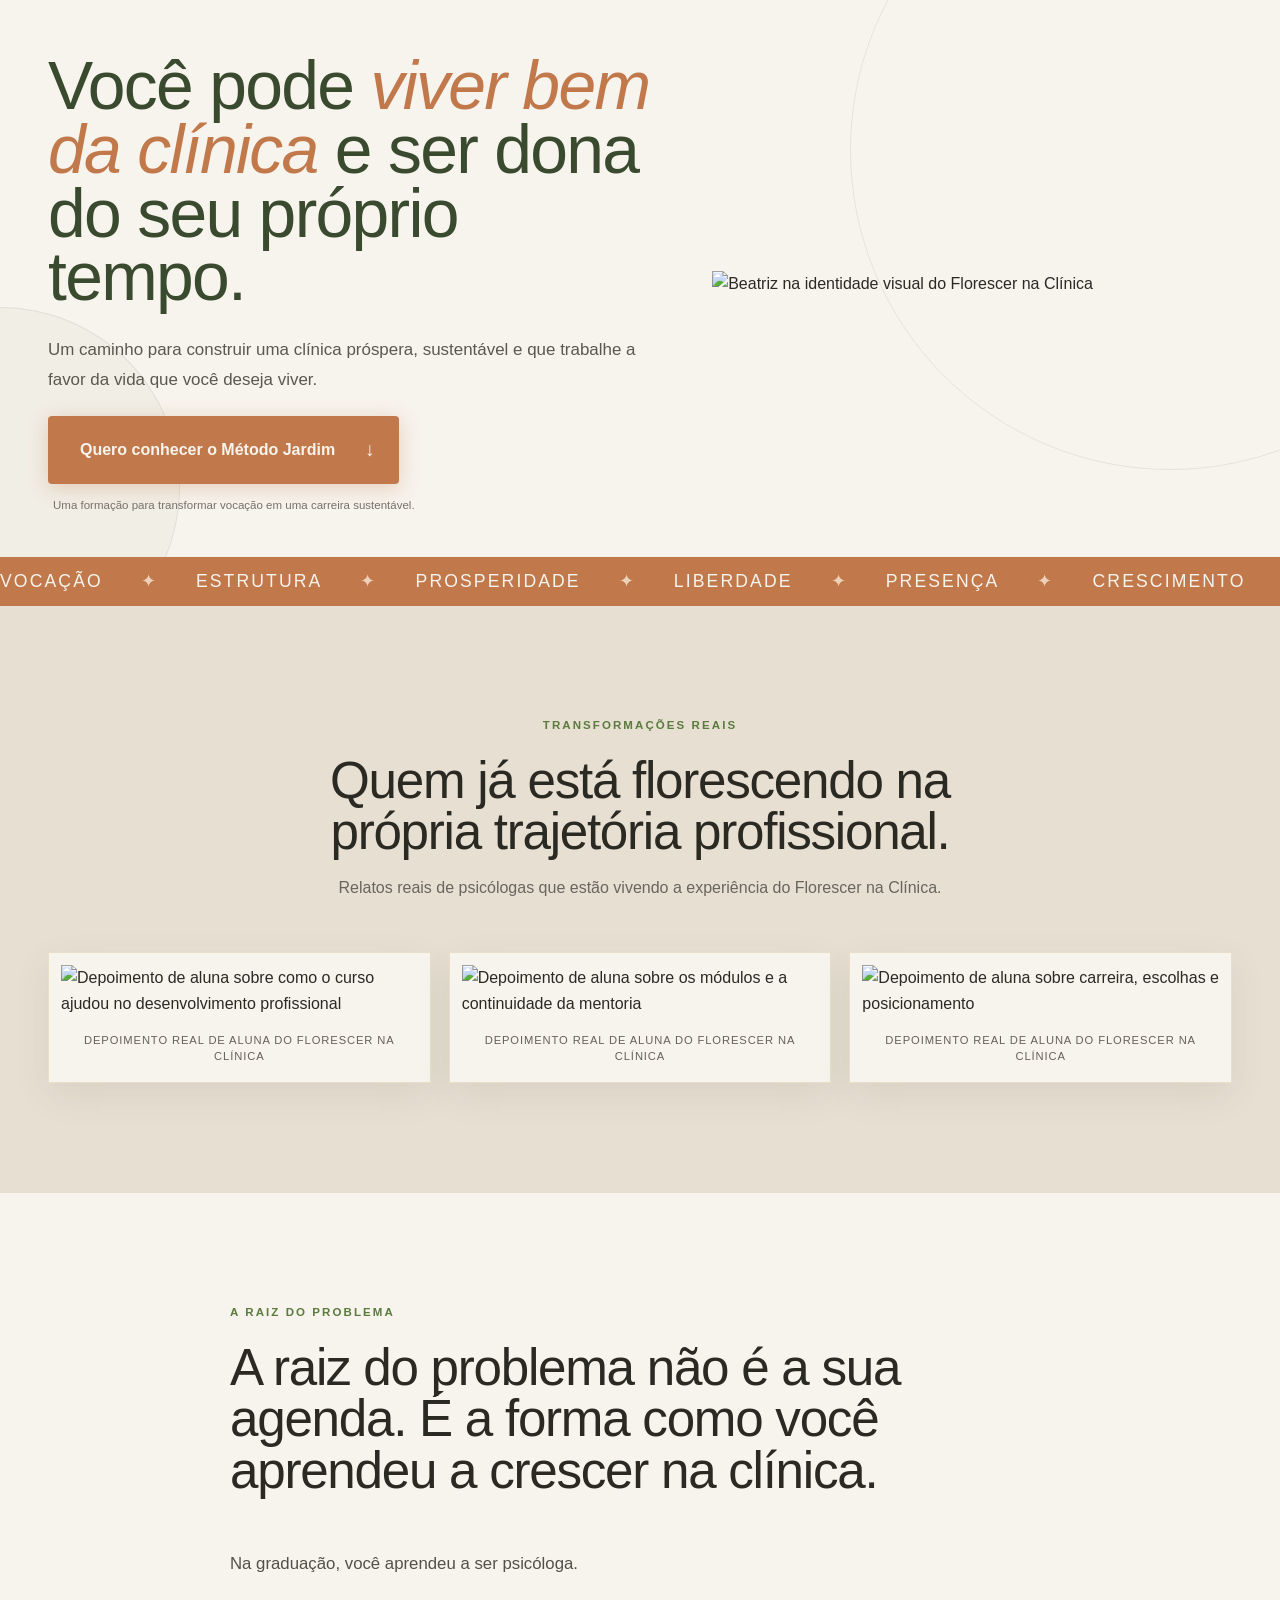
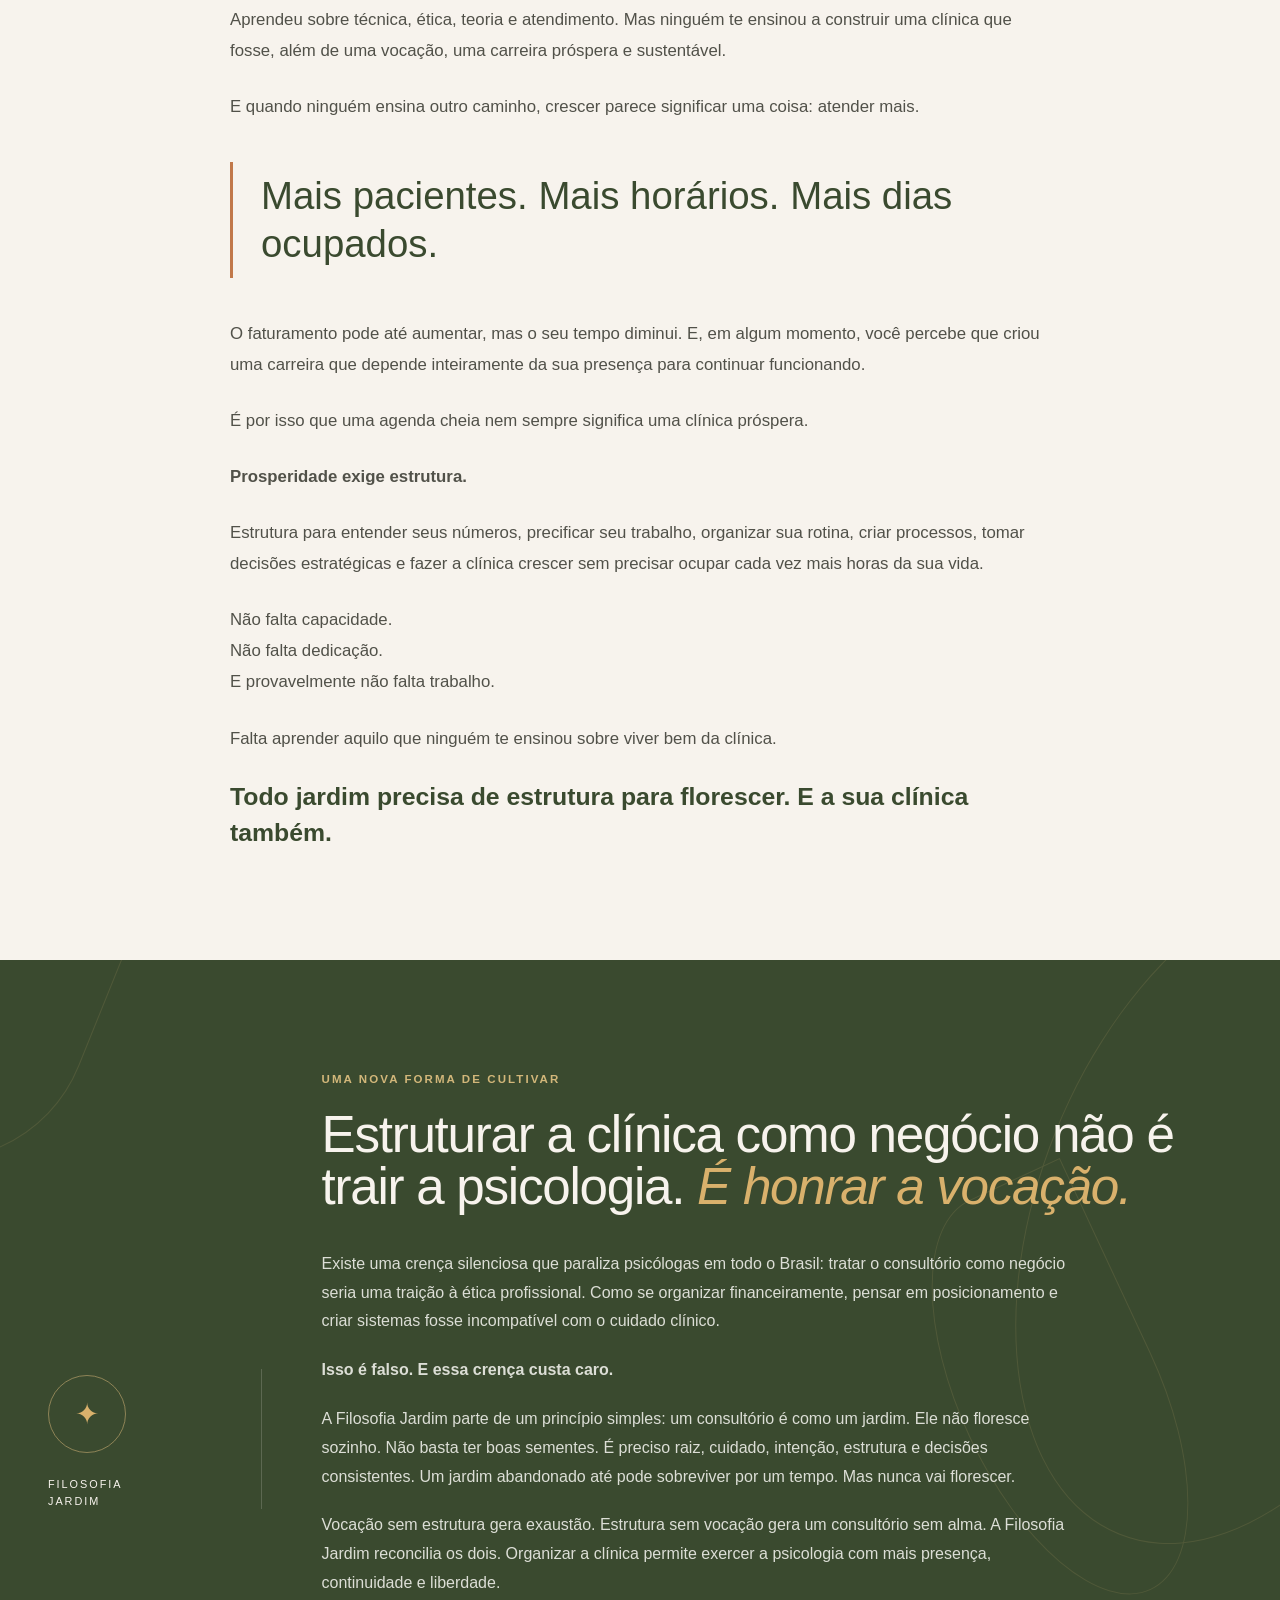
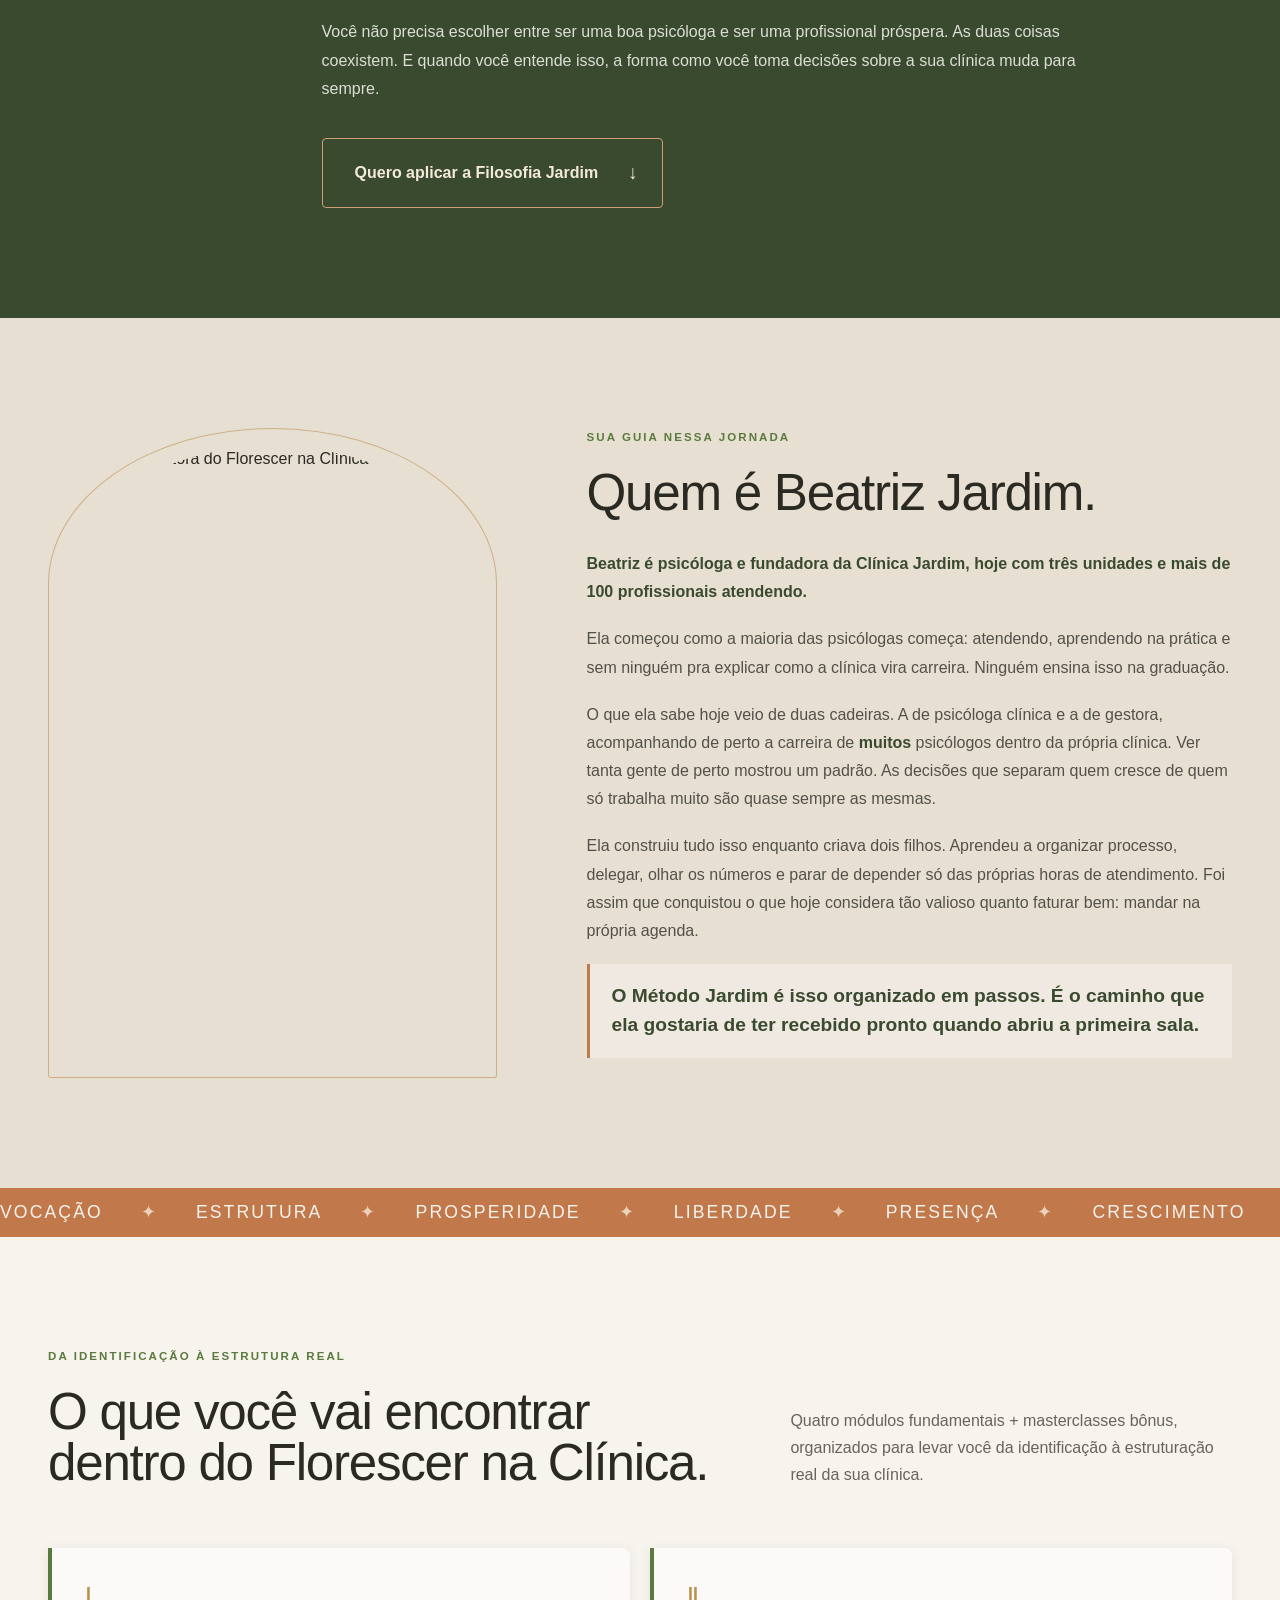
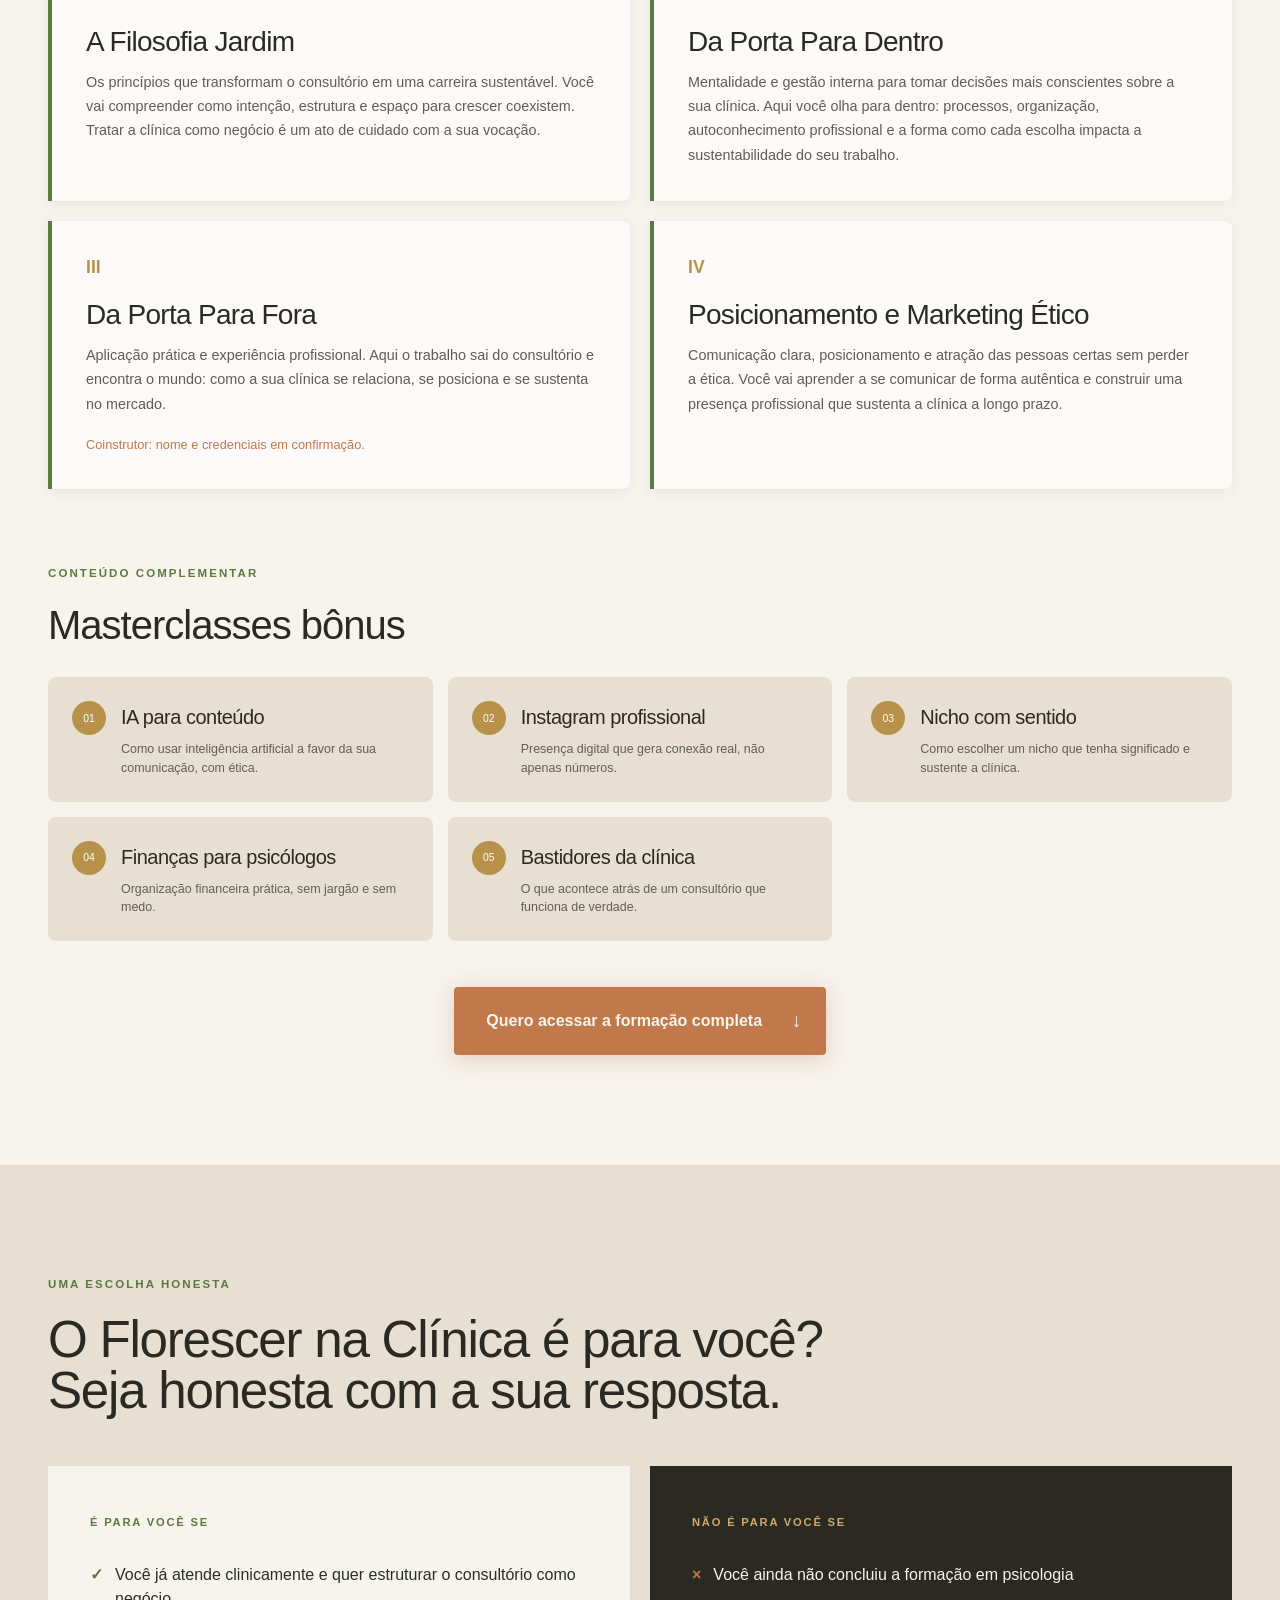
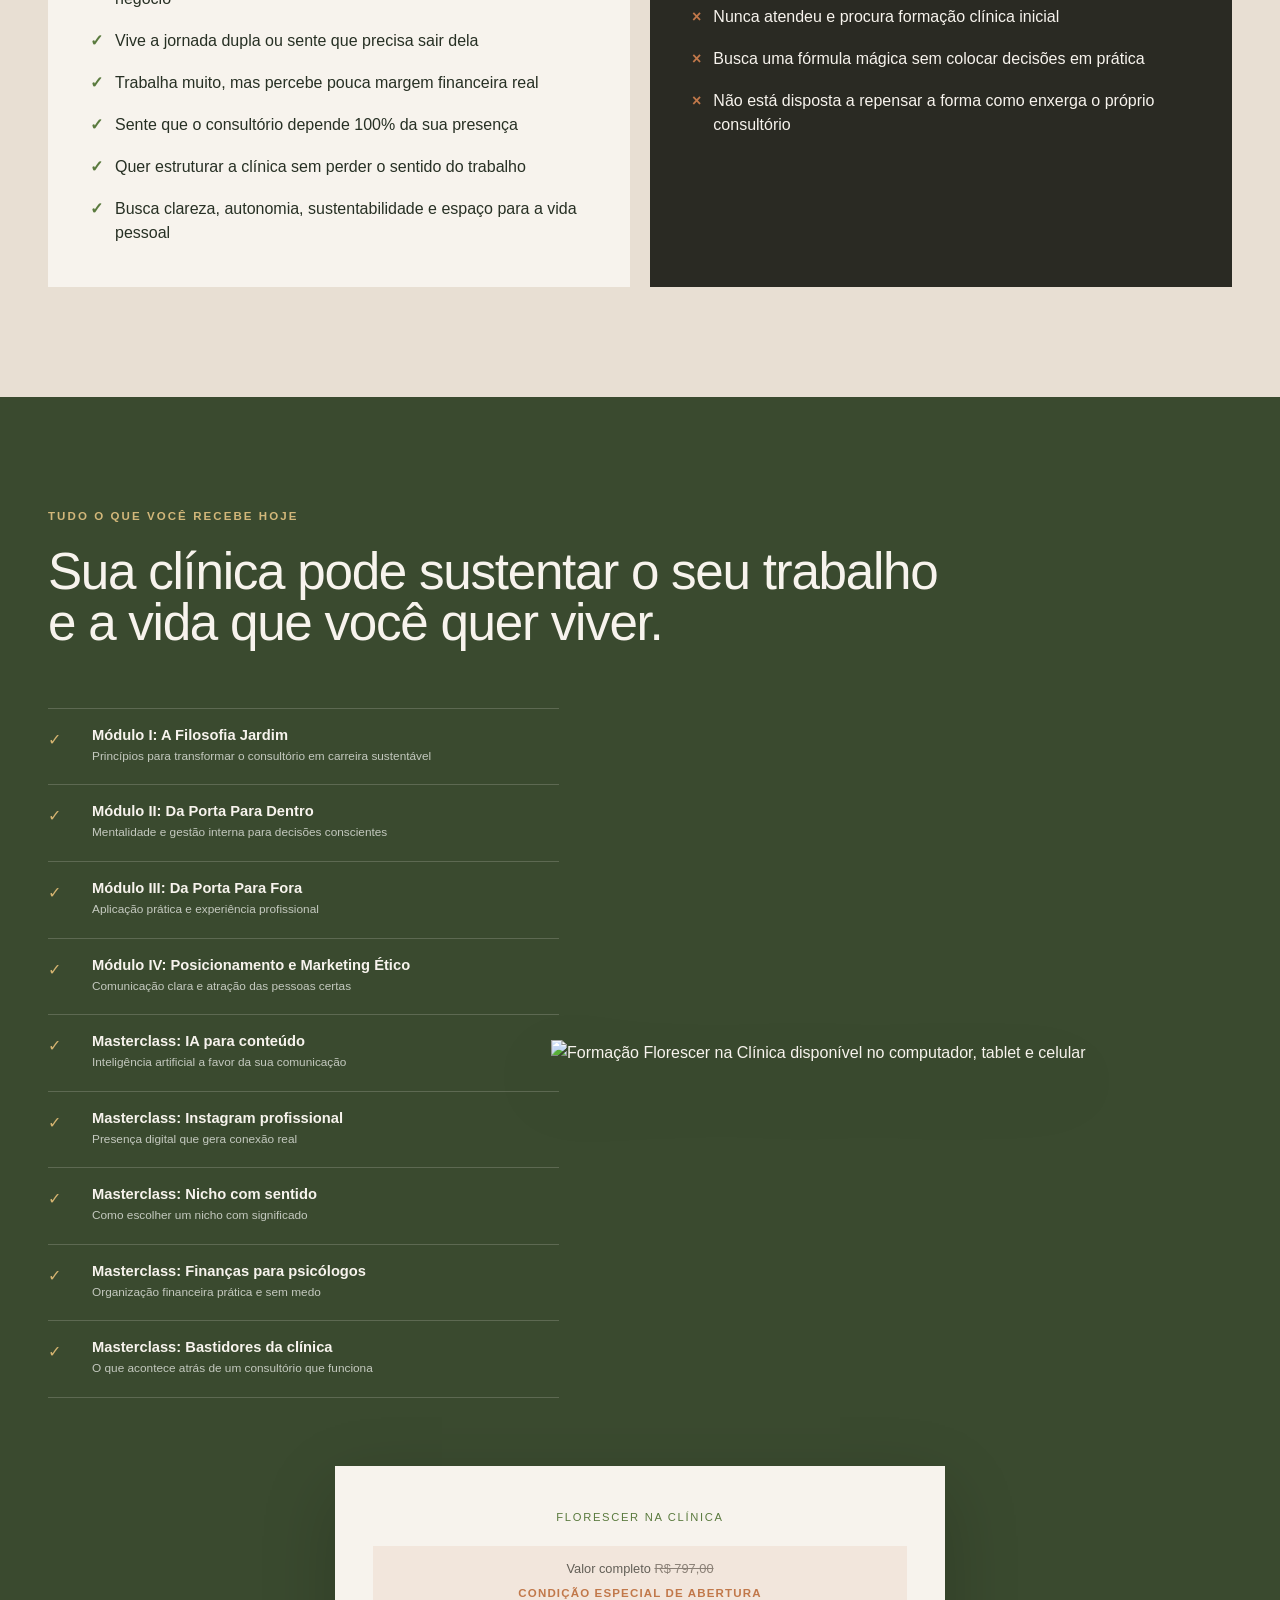
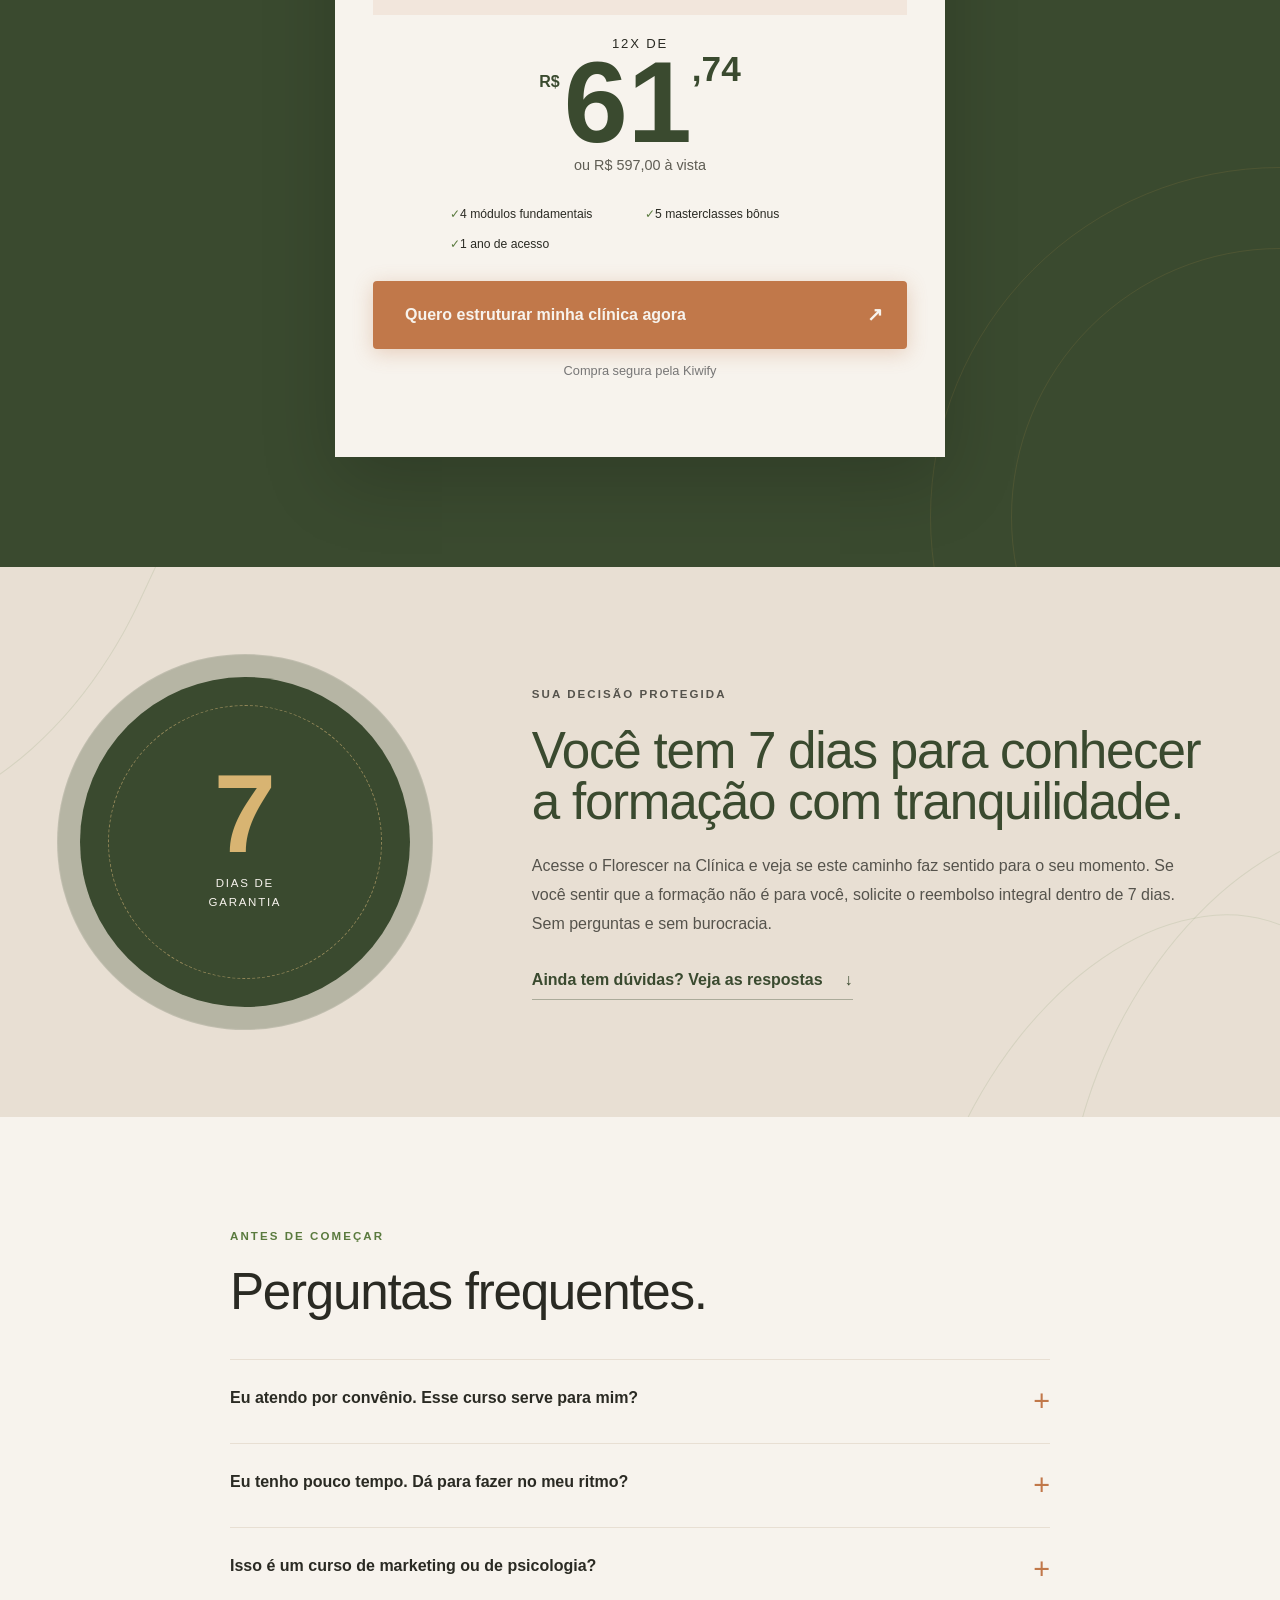
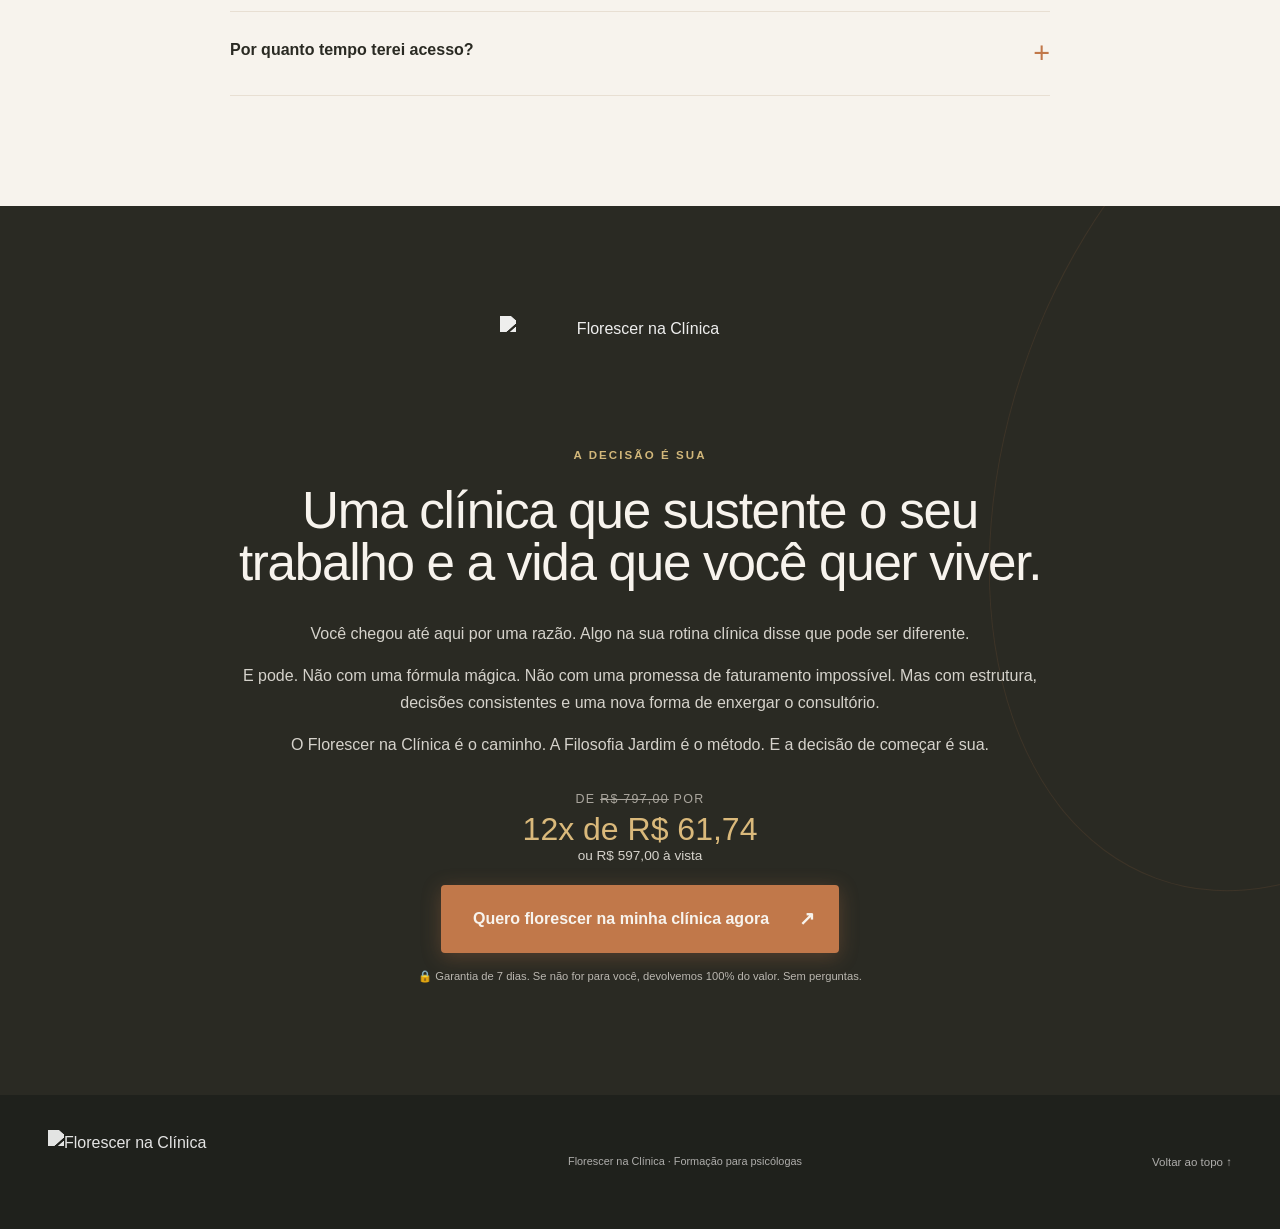
==== commit 8a540979: "Add transparent course mockup to offer" ====
--- a/deploy/index.html
+++ b/deploy/index.html
@@ -1,5 +1,5 @@
-<!DOCTYPE html><html lang="pt-BR"><head><meta charSet="utf-8"/><meta name="viewport" content="width=device-width, initial-scale=1"/><link rel="preload" as="image" href="/beatriz-jardim-hero.png"/><link rel="preload" as="image" href="/beatriz-jardim-mentora.jpeg"/><link rel="preload" as="image" href="/florescer-logo-centralizado.svg"/><style data-inline-source="/assets/index-BgtBOtIy.css">/*! tailwindcss v4.2.1 | MIT License | https://tailwindcss.com */
-@layer properties{@supports (((-webkit-hyphens:none)) and (not (margin-trim:inline))) or ((-moz-orient:inline) and (not (color:rgb(from red r g b)))){*,:before,:after,::backdrop{--tw-rotate-x:initial;--tw-rotate-y:initial;--tw-rotate-z:initial;--tw-skew-x:initial;--tw-skew-y:initial;--tw-blur:initial;--tw-brightness:initial;--tw-contrast:initial;--tw-grayscale:initial;--tw-hue-rotate:initial;--tw-invert:initial;--tw-opacity:initial;--tw-saturate:initial;--tw-sepia:initial;--tw-drop-shadow:initial;--tw-drop-shadow-color:initial;--tw-drop-shadow-alpha:100%;--tw-drop-shadow-size:initial}}}@layer theme{:root,:host{--font-sans:ui-sans-serif, system-ui, sans-serif, "Apple Color Emoji", "Segoe UI Emoji", "Segoe UI Symbol", "Noto Color Emoji";--font-mono:ui-monospace, SFMono-Regular, Menlo, Monaco, Consolas, "Liberation Mono", "Courier New", monospace;--spacing:.25rem;--default-font-family:var(--font-sans);--default-mono-font-family:var(--font-mono)}}@layer base{*,:after,:before,::backdrop{box-sizing:border-box;border:0 solid;margin:0;padding:0}::file-selector-button{box-sizing:border-box;border:0 solid;margin:0;padding:0}html,:host{-webkit-text-size-adjust:100%;tab-size:4;line-height:1.5;font-family:var(--default-font-family,ui-sans-serif, system-ui, sans-serif, "Apple Color Emoji", "Segoe UI Emoji", "Segoe UI Symbol", "Noto Color Emoji");font-feature-settings:var(--default-font-feature-settings,normal);font-variation-settings:var(--default-font-variation-settings,normal);-webkit-tap-highlight-color:transparent}hr{height:0;color:inherit;border-top-width:1px}abbr:where([title]){-webkit-text-decoration:underline dotted;text-decoration:underline dotted}h1,h2,h3,h4,h5,h6{font-size:inherit;font-weight:inherit}a{color:inherit;-webkit-text-decoration:inherit;-webkit-text-decoration:inherit;-webkit-text-decoration:inherit;-webkit-text-decoration:inherit;text-decoration:inherit}b,strong{font-weight:bolder}code,kbd,samp,pre{font-family:var(--default-mono-font-family,ui-monospace, SFMono-Regular, Menlo, Monaco, Consolas, "Liberation Mono", "Courier New", monospace);font-feature-settings:var(--default-mono-font-feature-settings,normal);font-variation-settings:var(--default-mono-font-variation-settings,normal);font-size:1em}small{font-size:80%}sub,sup{vertical-align:baseline;font-size:75%;line-height:0;position:relative}sub{bottom:-.25em}sup{top:-.5em}table{text-indent:0;border-color:inherit;border-collapse:collapse}:-moz-focusring{outline:auto}progress{vertical-align:baseline}summary{display:list-item}ol,ul,menu{list-style:none}img,svg,video,canvas,audio,iframe,embed,object{vertical-align:middle;display:block}img,video{max-width:100%;height:auto}button,input,select,optgroup,textarea{font:inherit;font-feature-settings:inherit;font-variation-settings:inherit;letter-spacing:inherit;color:inherit;opacity:1;background-color:#0000;border-radius:0}::file-selector-button{font:inherit;font-feature-settings:inherit;font-variation-settings:inherit;letter-spacing:inherit;color:inherit;opacity:1;background-color:#0000;border-radius:0}:where(select:is([multiple],[size])) optgroup{font-weight:bolder}:where(select:is([multiple],[size])) optgroup option{padding-inline-start:20px}::file-selector-button{margin-inline-end:4px}::placeholder{opacity:1}@supports (not ((-webkit-appearance:-apple-pay-button))) or (contain-intrinsic-size:1px){::placeholder{color:currentColor}@supports (color:color-mix(in lab, red, red)){::placeholder{color:color-mix(in oklab, currentcolor 50%, transparent)}}}textarea{resize:vertical}::-webkit-search-decoration{-webkit-appearance:none}::-webkit-date-and-time-value{min-height:1lh;text-align:inherit}::-webkit-datetime-edit{display:inline-flex}::-webkit-datetime-edit-fields-wrapper{padding:0}::-webkit-datetime-edit{padding-block:0}::-webkit-datetime-edit-year-field{padding-block:0}::-webkit-datetime-edit-month-field{padding-block:0}::-webkit-datetime-edit-day-field{padding-block:0}::-webkit-datetime-edit-hour-field{padding-block:0}::-webkit-datetime-edit-minute-field{padding-block:0}::-webkit-datetime-edit-second-field{padding-block:0}::-webkit-datetime-edit-millisecond-field{padding-block:0}::-webkit-datetime-edit-meridiem-field{padding-block:0}::-webkit-calendar-picker-indicator{line-height:1}:-moz-ui-invalid{box-shadow:none}button,input:where([type=button],[type=reset],[type=submit]){appearance:button}::file-selector-button{appearance:button}::-webkit-inner-spin-button{height:auto}::-webkit-outer-spin-button{height:auto}[hidden]:where(:not([hidden=until-found])){display:none!important}}@layer components;@layer utilities{.visible{visibility:visible}.sr-only{clip-path:inset(50%);white-space:nowrap;border-width:0;width:1px;height:1px;margin:-1px;padding:0;position:absolute;overflow:hidden}.static{position:static}.start{inset-inline-start:var(--spacing)}.end{inset-inline-end:var(--spacing)}.flex{display:flex}.hidden{display:none}.table{display:table}.transform{transform:var(--tw-rotate-x,) var(--tw-rotate-y,) var(--tw-rotate-z,) var(--tw-skew-x,) var(--tw-skew-y,)}.resize{resize:both}.blur{--tw-blur:blur(8px);filter:var(--tw-blur,) var(--tw-brightness,) var(--tw-contrast,) var(--tw-grayscale,) var(--tw-hue-rotate,) var(--tw-invert,) var(--tw-saturate,) var(--tw-sepia,) var(--tw-drop-shadow,)}}:root{--cream:#f6f1e6;--paper:#fbf9f3;--sand:#e8d5b8;--olive:#697654;--olive-dark:#273024;--olive-mid:#4f5d40;--gold:#c79a50;--ink:#273024;--muted:#6c6e65;--line:#39442e29}.sr-only{clip:rect(0,0,0,0);white-space:nowrap;border:0;width:1px;height:1px;margin:-1px;padding:0;position:absolute;overflow:hidden}*{box-sizing:border-box}html{scroll-behavior:smooth}body{background:var(--paper);color:var(--ink);font-family:var(--font-sans),sans-serif;margin:0;font-size:16px;line-height:1.65}a{color:inherit;text-decoration:none}button{font:inherit}.wrap{width:min(1180px,100% - 48px);margin-inline:auto}.narrow{width:min(780px,100% - 48px);margin-inline:auto}.section{padding:110px 0;position:relative;overflow:hidden}.eyebrow{text-transform:uppercase;letter-spacing:.18em;color:var(--olive);margin:0 0 20px;font-size:.72rem;font-weight:700}.eyebrow.light{color:#d9c99f}.center{text-align:center}h1,h2,h3{font-family:var(--font-display),Georgia,serif;letter-spacing:-.025em;margin:0;font-weight:500}h1{font-size:clamp(3.2rem,6.4vw,6.9rem);line-height:.88}h2{font-size:clamp(2.6rem,4.6vw,5.2rem);line-height:.98}h3{font-size:1.7rem;line-height:1.1}.button{text-transform:uppercase;letter-spacing:.08em;border-radius:4px;justify-content:center;align-items:center;gap:28px;padding:17px 25px;font-size:.82rem;font-weight:700;transition:all .2s;display:inline-flex}.button:hover{transform:translateY(-2px)}.button-primary{background:var(--olive-dark);color:#fff;box-shadow:0 12px 32px #27302429}.button-gold{background:var(--gold);color:#1f291c}.full{width:100%}.hero{background:linear-gradient(90deg,#f9f7f1 0%,#f2dfc7 58%,#fbfaf6 100%);min-height:100svh;position:relative;overflow:hidden}.nav{z-index:3;justify-content:space-between;align-items:center;height:92px;display:flex;position:relative}.brand{font:500 1.6rem var(--font-display),serif;color:var(--olive-mid);align-items:center;gap:10px;display:flex}.brand i{font-size:.65rem;line-height:.7;font-family:var(--font-sans);text-transform:uppercase;letter-spacing:.18em;font-style:normal;display:block}.brand-tree{color:var(--olive);font-size:2rem}.nav-cta{text-transform:uppercase;letter-spacing:.12em;border-bottom:1px solid;padding-bottom:4px;font-size:.75rem}.hero-grid{z-index:1;grid-template-columns:1.08fr .92fr;align-items:center;min-height:calc(100svh - 142px);display:grid;position:relative}.hero-copy{z-index:2;padding:60px 0 110px;position:relative}.hero-copy h1{max-width:900px;color:var(--olive-mid)}.hero-sub{color:#4f554b;max-width:580px;margin:32px 0;font-size:1.08rem}.microcopy{color:#77796f;margin:14px 0 0;font-size:.74rem}.hero-portrait{clip-path:ellipse(48% 50% at 52% 52%);filter:saturate(.82)contrast(.96);background-image:url(/beatriz-referencia.png);background-position:51% 22%;background-repeat:no-repeat;background-size:245%;align-self:end;height:85%;min-height:620px;position:relative}.hero-portrait:after{content:"";background:linear-gradient(90deg,#f2dfc752,#0000 30%);position:absolute;inset:0}.hero-portrait span,.about-photo span{letter-spacing:.1em;text-transform:uppercase;background:#ffffffc7;border-radius:2px;padding:5px 8px;font-size:.62rem;position:absolute;bottom:12px;right:12px}.hero-note{background:var(--olive-dark);color:#e9dfc7;text-align:center;letter-spacing:.14em;text-transform:uppercase;z-index:2;padding:14px;font-size:.72rem;position:absolute;bottom:0;left:0;right:0}.pain{background:var(--paper)}.pain h2{text-align:center;margin-bottom:52px}.prose{font-family:var(--font-display),serif;color:#484d43;font-size:1.45rem;line-height:1.55}.prose p{margin:0 0 26px}.pullquote{border-left:2px solid var(--gold);color:var(--olive-mid);padding:8px 0 8px 30px;font-size:1.85rem}.philosophy{background:var(--olive-dark);color:#eef0e7}.philosophy-grid{grid-template-columns:.85fr 1.15fr;align-items:center;gap:90px;display:grid}.philosophy h2{color:#e8dfc9;margin-bottom:34px}.philosophy p:not(.eyebrow){color:#c9cec2;max-width:680px}.garden-art{background:radial-gradient(circle at 50% 18%,#c9a0553d,#0000 27%),linear-gradient(#536048,#30392c);border:1px solid #ffffff21;border-radius:260px 260px 18px 18px;min-height:520px;position:relative;overflow:hidden}.stem{background:#c9a860;width:2px;height:68%;position:absolute;bottom:0;left:50%;transform:rotate(-5deg)}.leaf{background:#82906e;border-radius:100% 0;width:110px;height:55px;position:absolute}.leaf-one{top:45%;left:30%;transform:rotate(10deg)}.leaf-two{top:30%;right:25%;transform:scaleX(-1)rotate(15deg)}.sun{border:1px solid #c9a860;border-radius:50%;width:90px;height:90px;position:absolute;top:13%;left:calc(50% - 45px)}.text-link{color:#e0c487;border-bottom:1px solid #e0c48773;gap:20px;margin-top:18px;padding-bottom:5px;display:inline-flex}.about{background:var(--cream)}.about-grid{grid-template-columns:.9fr 1.1fr;align-items:center;gap:90px;display:grid}.about-photo{background-image:url(/beatriz-referencia.png);background-position:51% 21%;background-size:250%;border-radius:48% 48% 8px 8px;height:680px;position:relative}.about h2{margin-bottom:28px}.lead{font:500 1.55rem/1.45 var(--font-display),serif;color:var(--olive-mid)}.pending{border:1px solid var(--line);background:#ffffff73;gap:16px;margin-top:32px;padding:18px;display:flex}.pending p{margin:0;font-size:.82rem}.pending span{color:var(--gold)}.curriculum{background:var(--sand)}.section-heading{grid-template-columns:1.35fr .65fr;align-items:end;gap:80px;margin-bottom:55px;display:grid}.section-heading>p{color:#5c5d55}.module-list{border-top:1px solid #27302438}.module{border-bottom:1px solid #27302438;grid-template-columns:80px 1fr 50px;align-items:center;gap:20px;padding:30px 4px;display:grid}.module-number{font:500 1.6rem var(--font-display),serif;color:var(--olive)}.module p{color:#56594f;max-width:780px;margin:6px 0 0}.module-arrow{text-align:right;color:var(--olive);font-size:1.5rem}.proof{background:var(--paper)}.proof h2{margin-bottom:18px}.proof-intro{text-align:center;max-width:640px;color:var(--muted);margin:0 auto 48px}.proof-grid{grid-template-columns:repeat(3,1fr);gap:18px;display:grid}.proof-card{background:var(--cream);border:1px solid var(--line);flex-direction:column;min-height:280px;padding:30px;display:flex}.quote{font:500 4rem/1 var(--font-display);color:var(--gold)}.proof-lines{gap:10px;margin:12px 0 42px;display:grid}.proof-lines i{background:#ded9cd;border-radius:10px;height:8px}.proof-lines i:nth-child(2){width:86%}.proof-lines i:nth-child(3){width:63%}.proof-person{align-items:center;gap:12px;margin-top:auto;display:flex}.proof-person>span{background:#c9c7bb;border-radius:50%;width:38px;height:38px}.proof-person p{margin:0;font-size:.7rem;line-height:1.45}.video-placeholder{background:var(--olive-mid);color:#fff;justify-content:center;align-items:center;gap:18px;min-height:150px;margin-top:18px;padding:28px;display:flex}.video-placeholder p{color:#d5d8d0;margin:2px 0}.play{width:48px;height:48px;color:var(--olive-dark);background:#d4b36f;border-radius:50%;place-items:center;display:grid}.audience{background:var(--olive-dark);color:#eef0e7}.audience h2{max-width:800px;margin:0 auto 50px}.audience-grid{grid-template-columns:1fr 1fr;gap:20px;display:grid}.audience-grid article{color:var(--ink);background:#f2ead9;padding:42px}.audience-grid article.muted{color:#eff0e8;background:#374033;border:1px solid #ffffff1f}.audience-mark{text-transform:uppercase;letter-spacing:.12em;border:1px solid;border-radius:99px;margin-bottom:24px;padding:4px 9px;font-size:.65rem;display:inline-block}.audience-grid ul,.included{gap:15px;margin:28px 0 0;padding:0;list-style:none;display:grid}.audience-grid li,.included li{align-items:flex-start;gap:12px;display:flex}.check{color:#75875a;font-weight:800}.x{color:#c9a860;font-size:1.3rem;line-height:1}.offer{background:#eee1cc}.offer-grid{grid-template-columns:1fr .75fr;align-items:center;gap:90px;display:grid}.offer h2{color:var(--olive-mid)}.offer-lead{font:500 1.35rem/1.5 var(--font-display);max-width:620px}.included{grid-template-columns:1fr 1fr}.price-card{background:var(--paper);z-index:1;padding:44px;position:relative;box-shadow:0 30px 70px #493f2b21}.price-label{text-transform:uppercase;letter-spacing:.16em;font-size:.68rem}.price,.price-visual{color:var(--olive-dark);align-items:flex-start;margin:12px 0;display:flex}.price strong{font:500 6rem/.8 var(--font-display)}.price small{font-weight:700}.price-card>p:not(.price-label){color:var(--muted);font-size:.78rem}.safe-note{text-align:center;color:#777;margin-top:13px;font-size:.66rem}.faq{background:var(--paper)}.faq h2{margin-bottom:45px}.faq-list{border-top:1px solid var(--line)}.faq-item{border-bottom:1px solid var(--line)}.faq-item button{width:100%;color:var(--ink);text-align:left;cursor:pointer;background:0 0;border:0;justify-content:space-between;align-items:center;padding:25px 0;font-weight:600;display:flex}.faq-item button span:last-child{font:400 1.8rem var(--font-display);color:var(--olive)}.faq-answer p{color:var(--muted);margin:-4px 50px 25px 0}.final-cta{background:var(--olive-mid);color:#f4f0e5;padding:120px 0}.final-cta h2{max-width:950px;margin:0 auto 28px}.final-cta p:not(.eyebrow){color:#d8ddd1;max-width:630px;margin:0 auto 32px}.final-flower{color:#ffffff09;font-size:24rem;line-height:1;position:absolute;top:-50px;right:-40px}footer{color:#cdd0c6;background:#20271e;padding:38px 0}footer .wrap{justify-content:space-between;align-items:center;gap:30px;display:flex}footer p,footer a:last-child{font-size:.72rem}.footer-brand{color:#d7c69b}@media (width<=900px){.section{padding:82px 0}.hero-grid,.philosophy-grid,.about-grid,.offer-grid{grid-template-columns:1fr}.hero-copy{padding:55px 0 10px}.hero-portrait{clip-path:ellipse(43% 50% at 50% 52%);background-size:210%;width:100%;min-height:560px}.philosophy-grid,.about-grid,.offer-grid{gap:50px}.garden-art{min-height:440px}.about-photo{background-size:220%;height:580px}.section-heading{grid-template-columns:1fr;gap:20px}.proof-grid,.audience-grid,.offer-grid{grid-template-columns:1fr}.price-card{width:100%;max-width:560px;margin:auto}}@media (width<=620px){.wrap,.narrow{width:min(100% - 30px,1180px)}.section{padding:68px 0}.nav{height:74px}.nav-cta{display:none}.hero-grid{min-height:calc(100svh - 120px)}.hero-copy{padding-top:45px}.hero-sub{font-size:.98rem}.button{gap:15px;width:100%;padding-inline:16px}.hero-portrait{background-position:51% 20%;background-size:245%;min-height:430px}.hero-note{padding:10px 15px;font-size:.58rem}.prose{font-size:1.23rem}.pullquote{font-size:1.5rem}.garden-art{min-height:350px}.about-photo{background-size:250%;height:470px}.module{grid-template-columns:48px 1fr}.module-arrow{display:none}.module h3{font-size:1.4rem}.audience-grid article,.price-card{padding:28px 22px}.included{grid-template-columns:1fr}.price strong{font-size:5rem}footer .wrap{text-align:center;flex-direction:column}.final-cta{padding:85px 0}}@media (prefers-reduced-motion:reduce){html{scroll-behavior:auto}*,:before,:after{transition-duration:.01ms!important;animation-duration:.01ms!important}}:focus-visible{outline:3px solid var(--gold);outline-offset:4px}@property --tw-rotate-x{syntax:"*";inherits:false}@property --tw-rotate-y{syntax:"*";inherits:false}@property --tw-rotate-z{syntax:"*";inherits:false}@property --tw-skew-x{syntax:"*";inherits:false}@property --tw-skew-y{syntax:"*";inherits:false}@property --tw-blur{syntax:"*";inherits:false}@property --tw-brightness{syntax:"*";inherits:false}@property --tw-contrast{syntax:"*";inherits:false}@property --tw-grayscale{syntax:"*";inherits:false}@property --tw-hue-rotate{syntax:"*";inherits:false}@property --tw-invert{syntax:"*";inherits:false}@property --tw-opacity{syntax:"*";inherits:false}@property --tw-saturate{syntax:"*";inherits:false}@property --tw-sepia{syntax:"*";inherits:false}@property --tw-drop-shadow{syntax:"*";inherits:false}@property --tw-drop-shadow-color{syntax:"*";inherits:false}@property --tw-drop-shadow-alpha{syntax:"<percentage>";inherits:false;initial-value:100%}@property --tw-drop-shadow-size{syntax:"*";inherits:false}.nova-page{--olive:#3a4a2f;--leaf:#5a7a3e;--terracotta:#c1784a;--cream:#f7f3ed;--earth:#2a2a23;--beige:#e8dfd3;--gold:#b8924a;background:var(--cream);color:var(--earth);font-family:var(--font-sans),sans-serif;overflow:hidden}.nova-page *{box-sizing:border-box}.nova-page h1,.nova-page h2,.nova-page h3,.nova-page h4{font-family:var(--font-display),serif;letter-spacing:-.025em;margin:0;font-weight:500}.nova-page h1{font-size:clamp(3.2rem,5.3vw,5.6rem);line-height:.94}.nova-page h2{font-size:clamp(2.5rem,4vw,4.6rem);line-height:1}.nova-page h3{font-size:1.75rem;line-height:1.1}.nova-page p{margin:0}.nova-container{width:min(1200px,100% - 96px);margin-inline:auto}.nova-reading{width:min(820px,100% - 48px);margin-inline:auto}.nova-section{padding:110px 0;position:relative}.nova-kicker{text-transform:uppercase;letter-spacing:.18em;color:var(--leaf);font-weight:700;margin-bottom:20px!important;font-size:.72rem!important}.nova-kicker.light{color:#d2b77a}.nova-button{background:var(--terracotta);color:var(--cream);border-radius:4px;justify-content:space-between;align-items:center;gap:30px;padding:18px 24px 18px 32px;font-size:1rem;font-weight:700;transition:transform .3s,box-shadow .3s,background .3s;display:inline-flex;position:relative;overflow:hidden;box-shadow:0 4px 20px #c1784a4d}.nova-button:before{content:"";background:linear-gradient(110deg,#0000 20%,#ffffff3d 48%,#0000 75%);transition:transform .65s;position:absolute;inset:0;transform:translate(-120%)}.nova-button:hover{background:#ad6840;transform:translateY(-3px);box-shadow:0 12px 34px #c1784a66}.nova-button:hover:before{transform:translate(120%)}.nova-button span,.nova-button b{z-index:1;position:relative}.nova-button b{font-size:1.2rem}.nova-button.secondary{color:#f3e9dc;box-shadow:none;background:0 0;border:1px solid #cf9e78}.nova-button.secondary:hover{background:var(--terracotta)}.nova-hero{background:var(--cream);position:relative;overflow:hidden}.nova-logo{display:block}.nova-logo img{object-fit:contain;width:100%;height:100%;display:block}.nova-hero-grid{grid-template-columns:1.08fr .92fr;align-items:center;gap:54px;padding:34px 0 22px;display:grid}.nova-hero-copy{z-index:2;padding:20px 0;position:relative}.nova-hero-copy h1{max-width:780px;color:var(--olive)}.nova-hero-copy h1 em{color:var(--terracotta);font-weight:500}.nova-lead{color:#59594f;max-width:650px;font-size:1.06rem;line-height:1.75;margin:26px 0 22px!important}.nova-support{color:#777268;font-size:.72rem;margin:12px 0 0 5px!important}.nova-portrait-wrap{justify-content:center;align-items:center;width:100%;display:flex;position:relative}.nova-portrait{object-fit:contain;width:100%;height:auto;display:block}.hero-orbit{border:1px solid #3a4a2f17;border-radius:50%;position:absolute}.orbit-one{width:640px;height:640px;top:-170px;right:-210px}.orbit-two{background:#5a7a3e09;width:360px;height:360px;bottom:-110px;left:-180px}.nova-marquee{background:var(--terracotta);color:var(--cream);padding:14px 0;overflow:hidden}.nova-marquee>div{width:max-content;animation:26s linear infinite marquee;display:flex}.nova-marquee span{font:500 1.1rem var(--font-display),serif;text-transform:uppercase;letter-spacing:.12em;white-space:nowrap;align-items:center;display:flex}.nova-marquee i{color:#ecd1bb;margin:0 38px;font-style:normal}.nova-marquee:hover>div{animation-play-state:paused}@keyframes marquee{to{transform:translate(-50%)}}.nova-pain{background:var(--cream)}.nova-pain h2{margin-bottom:52px}.nova-copy{color:#515149;gap:25px;font-size:1.05rem;line-height:1.85;display:grid}.nova-copy blockquote{font:500 clamp(1.8rem,3vw,2.8rem)/1.25 var(--font-display),serif;color:var(--olive);border-left:3px solid var(--terracotta);margin:15px 0;padding:10px 0 10px 28px}.nova-closing-line{color:var(--olive);font:600 1.55rem/1.45 var(--font-display),serif!important}.nova-philosophy{background:var(--olive);color:var(--cream);overflow:hidden}.philosophy-grid{z-index:2;grid-template-columns:.38fr 1.62fr;gap:60px;display:grid;position:relative}.philosophy-mark{border-right:1px solid #f7f3ed2e;padding-top:6px}.philosophy-mark>span{color:#d9b16c;border:1px solid #dab97b85;border-radius:50%;place-items:center;width:78px;height:78px;font-size:1.8rem;display:grid}.philosophy-mark p{font:.68rem/1.5 var(--font-sans),sans-serif;text-transform:uppercase;letter-spacing:.18em;margin-top:23px}.nova-philosophy h2{max-width:900px;margin-bottom:38px}.nova-philosophy h2 em{color:#d9b16c}.nova-dark-copy{color:#dcded6;gap:20px;max-width:760px;margin-bottom:34px;line-height:1.8;display:grid}.botanical-lines{opacity:.14;position:absolute;inset:0}.botanical-lines i{border:1px solid #d0af72;border-radius:50% 0 50% 50%;width:420px;height:700px;position:absolute;top:-100px;right:-180px;transform:rotate(22deg)}.botanical-lines i:nth-child(2){width:200px;height:430px;top:220px;right:120px;transform:rotate(-25deg)}.botanical-lines i:nth-child(3){width:300px;height:300px;bottom:-120px;left:-210px}.nova-about{background:var(--beige)}.nova-about-grid{grid-template-columns:.82fr 1.18fr;align-items:start;gap:90px;display:grid}.about-image{height:650px;padding:18px;position:sticky;top:24px}.about-image:before{content:"";pointer-events:none;border:1px solid #b8924a94;border-radius:50% 50% 3px 3px/24% 24% 3px 3px;position:absolute;inset:0}.about-image img{object-fit:cover;object-position:center 38%;border-radius:50% 50% 3px 3px/23% 23% 3px 3px;width:100%;height:100%;display:block}.nova-about h2{margin-bottom:32px}.about-copy{color:#525149;gap:19px;font-size:1rem;line-height:1.76;display:grid}.about-copy strong{color:var(--olive)}.about-closing{border-left:3px solid var(--terracotta);font:500 1.2rem/1.5 var(--font-display),serif;background:#f7f3ed8c;padding:18px 22px}.nova-curriculum{background:var(--cream)}.nova-section-head{grid-template-columns:1.2fr .8fr;align-items:end;gap:80px;margin-bottom:60px;display:grid}.nova-section-head>p{color:#66645c;line-height:1.7}.modules-grid{grid-template-columns:1fr 1fr;gap:20px;display:grid}.module-card{border-left:4px solid var(--leaf);background:#ffffff9e;border-radius:0 8px 8px 0;padding:34px;transition:all .3s;box-shadow:0 2px 12px #3a4a2f14}.module-card:hover{border-left-width:7px;transform:translateY(-4px);box-shadow:0 14px 34px #3a4a2f1f}.module-card>span{font:600 1.1rem var(--font-display),serif;color:var(--gold)}.module-card h3{margin:18px 0 12px}.module-card p{color:#5f5d54;font-size:.9rem;line-height:1.7}.module-card small{color:var(--terracotta);margin-top:18px;display:block}.masterclass-head{margin:75px 0 30px}.masterclass-head h3{font-size:2.5rem}.master-grid{grid-template-columns:repeat(3,1fr);gap:15px;display:grid}.master-grid article{background:var(--beige);border-radius:8px;gap:15px;padding:24px;transition:all .3s;display:flex}.master-grid article:hover{background:#ede6dc;transform:translateY(-3px)}.master-grid article>span{background:var(--gold);color:#fff;border-radius:50%;flex:0 0 34px;place-items:center;width:34px;height:34px;font-size:.65rem;display:grid}.master-grid h4{font-size:1.25rem}.master-grid p{color:#605e56;margin-top:6px;font-size:.78rem;line-height:1.5}.center-button{text-align:center;margin-top:46px}.nova-proof{background:var(--beige)}.proof-heading{text-align:center;max-width:780px;margin:0 auto 50px}.proof-heading>p:last-child{color:#68655e;margin-top:18px}.proof-grid{grid-template-columns:repeat(3,1fr);align-items:start;gap:18px;display:grid}.proof-grid figure{background:var(--cream);border:1px solid #b8924a38;margin:0;padding:12px;transition:transform .3s,box-shadow .3s;box-shadow:0 12px 34px #3a4a2f17}.proof-grid figure:hover{transform:translateY(-5px);box-shadow:0 20px 44px #3a4a2f24}.proof-grid img{width:100%;height:auto;display:block}.proof-grid figcaption{color:#666158;text-align:center;text-transform:uppercase;letter-spacing:.08em;padding:14px 8px 6px;font-size:.7rem;line-height:1.45}.nova-audience{background:var(--beige)}.audience-title{max-width:850px;margin-bottom:50px}.audience-grid{grid-template-columns:1fr 1fr;display:grid}.audience-grid article{background:var(--cream);padding:42px}.audience-grid article.not-for{background:var(--earth);color:var(--cream)}.decision-label{text-transform:uppercase;letter-spacing:.16em;color:var(--leaf);font-size:.7rem;font-weight:700}.not-for .decision-label{color:#cfaa6a}.audience-grid ul{gap:18px;margin:28px 0 0;padding:0;list-style:none;display:grid}.audience-grid li{gap:12px;line-height:1.5;display:flex}.audience-grid li b{color:var(--leaf)}.not-for li b{color:var(--terracotta)}.nova-offer{background:var(--olive);color:var(--cream);overflow:hidden}.offer-heading{max-width:900px;margin-bottom:60px;position:relative}.offer-grid{z-index:2;grid-template-columns:1.1fr .9fr;align-items:start;gap:60px;display:grid;position:relative}.offer-stack{border-top:1px solid #f7f3ed2e}.offer-stack article{border-bottom:1px solid #f7f3ed2e;grid-template-columns:34px 1fr;gap:10px;padding:18px 0;display:grid}.offer-stack article>span{color:#d5b471}.offer-stack h3{font:600 .92rem var(--font-sans),sans-serif;letter-spacing:0}.offer-stack p{color:#c4c9bf;margin-top:4px;font-size:.74rem}.checkout-card{background:var(--cream);color:var(--earth);text-align:center;padding:42px 38px;box-shadow:0 24px 70px #0000002e}.checkout-card>p:first-child{text-transform:uppercase;letter-spacing:.15em;color:var(--leaf);font-size:.7rem}.offer-anchor{color:#625e56;background:#c1784a1a;gap:5px;margin-top:20px;padding:12px;display:grid}.offer-anchor span{font-size:.8rem}.offer-anchor s{color:#8b8177}.offer-anchor strong{text-transform:uppercase;letter-spacing:.1em;color:var(--terracotta);font-size:.72rem}.installment-label{text-transform:uppercase;letter-spacing:.14em;margin-top:18px;font-size:.82rem}.installment-price{color:var(--olive);justify-content:center;align-items:flex-start;margin:0 0 3px;display:flex}.installment-price small{font:600 1rem var(--font-sans),sans-serif;margin:18px 4px 0 0}.installment-price strong{font:600 clamp(5.5rem,9vw,8.2rem)/.83 var(--font-display),serif}.installment-price sup{font:600 2.2rem var(--font-display),serif;margin-top:12px}.cash-price{color:#5f5d54;font-size:.9rem}.checkout-card ul{text-align:left;grid-template-columns:1fr 1fr;gap:10px;max-width:380px;margin:27px auto;padding:0;font-size:.76rem;list-style:none;display:grid}.checkout-card li span{color:var(--leaf)}.checkout-card .nova-button{width:100%}.checkout-card>small{text-align:center;color:#777;margin-top:11px;display:block}.payment-methods{background:var(--olive);opacity:.72;width:min(100%,372px);height:16px;margin:18px auto 0;-webkit-mask:url(/pagamentos.svg) 50%/contain no-repeat;mask:url(/pagamentos.svg) 50%/contain no-repeat}.offer-rings{border:1px solid #b8924a26;border-radius:50%;width:700px;height:700px;position:absolute;bottom:-300px;right:-350px}.offer-rings:after{content:"";border:1px solid #b8924a26;border-radius:50%;position:absolute;inset:80px}.nova-guarantee-section{background:var(--beige);overflow:hidden}.guarantee-grid{z-index:2;grid-template-columns:.72fr 1.28fr;align-items:center;gap:90px;display:grid;position:relative}.guarantee-grid h2{color:var(--olive);margin-bottom:25px}.guarantee-grid>div:last-child>p{color:#55534c;max-width:680px;line-height:1.8}.guarantee-seal{place-items:center;display:grid}.guarantee-seal>div{background:var(--olive);width:330px;height:330px;color:var(--cream);text-align:center;border-radius:50%;place-content:center;display:grid;position:relative;box-shadow:0 0 0 22px #3a4a2f14,0 0 0 23px #3a4a2f38}.guarantee-seal>div:before{content:"";border:1px dashed #dab97b8c;border-radius:50%;animation:28s linear infinite seal-spin;position:absolute;inset:28px}.guarantee-seal span{font:600 7rem/.75 var(--font-display),serif;color:#d8b472}.guarantee-seal p{text-transform:uppercase;letter-spacing:.15em;margin-top:18px;font-size:.72rem}.guarantee-next{color:var(--olive);border-bottom:1px solid #3a4a2f59;gap:22px;margin-top:28px;padding-bottom:6px;font-weight:700;display:inline-flex}.guarantee-art i{border:1px solid #5a7a3e21;border-radius:50% 0 50% 50%;width:420px;height:650px;position:absolute;bottom:-340px;right:-230px;transform:rotate(25deg)}.guarantee-art i:nth-child(2){bottom:-430px;right:-80px}.guarantee-art i:nth-child(3){top:-380px;left:-260px}@keyframes seal-spin{to{transform:rotate(360deg)}}.nova-faq{background:var(--cream)}.faq-title{margin-bottom:42px}.nova-faq-list{border-top:1px solid var(--beige)}.nova-faq-list details{border-bottom:1px solid var(--beige)}.nova-faq-list summary{cursor:pointer;justify-content:space-between;gap:20px;padding:25px 0;font-weight:600;list-style:none;transition:all .25s;display:flex}.nova-faq-list summary::-webkit-details-marker{display:none}.nova-faq-list summary:hover{color:var(--leaf)}.nova-faq-list summary b{font:500 1.8rem var(--font-display),serif;color:var(--terracotta);transition:transform .3s}.nova-faq-list details[open] summary b{transform:rotate(45deg)}.nova-faq-list details>div{opacity:0;grid-template-rows:0fr;transition:grid-template-rows .4s,opacity .4s;display:grid}.nova-faq-list details[open]>div{opacity:1;grid-template-rows:1fr}.nova-faq-list details>div p{color:#5f5c54;margin:0 55px 25px 0;line-height:1.75;overflow:hidden}.nova-final{background:var(--earth);color:var(--cream);text-align:center;overflow:hidden}.nova-final .nova-reading{z-index:2;position:relative}.final-logo{object-fit:contain;filter:brightness(0)invert();opacity:.92;width:280px;height:106px;margin:0 auto 24px;display:block}.nova-final h2{margin-bottom:32px}.final-copy{color:#d5d2cb;gap:15px;line-height:1.7;display:grid}.final-anchor{color:#aaa69e;text-transform:uppercase;letter-spacing:.1em;font-size:.78rem;margin:30px 0 2px!important}.final-price{font:500 2rem var(--font-display),serif;color:#dab97b;margin:0 0 22px!important}.final-price span{font:500 .85rem var(--font-sans),sans-serif;color:#d5d2cb;display:block}.final-guarantee{color:#bbb8b1;font-size:.7rem;margin-top:14px!important}.final-leaf{border:1px solid #c1784a1f;border-radius:50% 0 50% 50%;width:600px;height:900px;position:absolute;top:-200px;right:-330px;transform:rotate(20deg)}.nova-footer{color:#aeadab;background:#1f211c;padding:35px 0}.nova-footer .nova-container{justify-content:space-between;align-items:center;gap:20px;display:flex}.footer-logo{filter:brightness(0)invert();opacity:.88;width:170px;height:64px}.nova-footer p,.nova-footer>a:last-child{font-size:.68rem}[data-reveal]{opacity:0;transition:opacity .75s cubic-bezier(.2,.7,.2,1),transform .75s cubic-bezier(.2,.7,.2,1)}[data-reveal=up]{transform:translateY(32px)}[data-reveal=left]{transform:translate(-48px)}[data-reveal=right]{transform:translate(48px)}[data-reveal].is-visible{opacity:1;transform:translate(0)}@media (width<=900px){.nova-container{width:min(100% - 48px,1200px)}.nova-section{padding:85px 0}.nova-hero-grid,.nova-about-grid,.philosophy-grid,.offer-grid,.guarantee-grid{grid-template-columns:1fr}.nova-hero-grid{padding:22px 0 18px}.nova-portrait-wrap{order:1;max-width:540px;margin-inline:auto}.nova-hero-copy{order:2;padding:8px 0 6px}.philosophy-grid,.nova-about-grid,.offer-grid,.guarantee-grid{gap:45px}.philosophy-mark{border-bottom:1px solid #f7f3ed2e;border-right:0;padding-bottom:20px}.about-image{height:540px;position:relative;top:auto}.nova-section-head{grid-template-columns:1fr;gap:18px}.master-grid{grid-template-columns:1fr 1fr}.proof-grid{grid-template-columns:1fr}.checkout-card{width:100%;max-width:580px;margin:auto}}@media (width<=650px){.nova-container,.nova-reading{width:min(100% - 32px,1200px)}.nova-section{padding:64px 0}.nova-page h1{font-size:2.95rem}.nova-page h2{font-size:2.35rem}.nova-hero-grid{gap:8px;padding:8px 0 12px}.nova-portrait-wrap{width:min(100%,440px)}.nova-hero-copy{padding:0 0 4px}.nova-lead{font-size:.95rem}.nova-button{width:100%;padding:16px 16px 16px 20px;font-size:.86rem}.nova-pain h2{margin-bottom:35px}.nova-copy{font-size:.97rem}.modules-grid,.master-grid,.audience-grid{grid-template-columns:1fr}.module-card{padding:26px}.about-image{height:470px}.checkout-card{padding:30px 20px}.checkout-card ul{grid-template-columns:1fr}.installment-price strong{font-size:7rem}.guarantee-seal>div{width:255px;height:255px}.guarantee-seal span{font-size:5.8rem}.nova-footer .nova-container{text-align:center;flex-direction:column}.nova-marquee i{margin:0 24px}}@media (prefers-reduced-motion:reduce){.nova-page *,.nova-page :before,.nova-page :after{scroll-behavior:auto!important;transition-duration:.01ms!important;animation-duration:.01ms!important;animation-iteration-count:1!important}[data-reveal]{opacity:1;transform:none}.nova-marquee>div{animation:none}}.nova-page :focus-visible{outline:2px solid var(--leaf);outline-offset:4px}
+<!DOCTYPE html><html lang="pt-BR"><head><meta charSet="utf-8"/><meta name="viewport" content="width=device-width, initial-scale=1"/><link rel="preload" as="image" href="/beatriz-jardim-hero.png"/><link rel="preload" as="image" href="/beatriz-jardim-mentora.jpeg"/><link rel="preload" as="image" href="/florescer-logo-centralizado.svg"/><style data-inline-source="/assets/index-sie8piQF.css">/*! tailwindcss v4.2.1 | MIT License | https://tailwindcss.com */
+@layer properties{@supports (((-webkit-hyphens:none)) and (not (margin-trim:inline))) or ((-moz-orient:inline) and (not (color:rgb(from red r g b)))){*,:before,:after,::backdrop{--tw-rotate-x:initial;--tw-rotate-y:initial;--tw-rotate-z:initial;--tw-skew-x:initial;--tw-skew-y:initial;--tw-blur:initial;--tw-brightness:initial;--tw-contrast:initial;--tw-grayscale:initial;--tw-hue-rotate:initial;--tw-invert:initial;--tw-opacity:initial;--tw-saturate:initial;--tw-sepia:initial;--tw-drop-shadow:initial;--tw-drop-shadow-color:initial;--tw-drop-shadow-alpha:100%;--tw-drop-shadow-size:initial}}}@layer theme{:root,:host{--font-sans:ui-sans-serif, system-ui, sans-serif, "Apple Color Emoji", "Segoe UI Emoji", "Segoe UI Symbol", "Noto Color Emoji";--font-mono:ui-monospace, SFMono-Regular, Menlo, Monaco, Consolas, "Liberation Mono", "Courier New", monospace;--spacing:.25rem;--default-font-family:var(--font-sans);--default-mono-font-family:var(--font-mono)}}@layer base{*,:after,:before,::backdrop{box-sizing:border-box;border:0 solid;margin:0;padding:0}::file-selector-button{box-sizing:border-box;border:0 solid;margin:0;padding:0}html,:host{-webkit-text-size-adjust:100%;tab-size:4;line-height:1.5;font-family:var(--default-font-family,ui-sans-serif, system-ui, sans-serif, "Apple Color Emoji", "Segoe UI Emoji", "Segoe UI Symbol", "Noto Color Emoji");font-feature-settings:var(--default-font-feature-settings,normal);font-variation-settings:var(--default-font-variation-settings,normal);-webkit-tap-highlight-color:transparent}hr{height:0;color:inherit;border-top-width:1px}abbr:where([title]){-webkit-text-decoration:underline dotted;text-decoration:underline dotted}h1,h2,h3,h4,h5,h6{font-size:inherit;font-weight:inherit}a{color:inherit;-webkit-text-decoration:inherit;-webkit-text-decoration:inherit;-webkit-text-decoration:inherit;-webkit-text-decoration:inherit;text-decoration:inherit}b,strong{font-weight:bolder}code,kbd,samp,pre{font-family:var(--default-mono-font-family,ui-monospace, SFMono-Regular, Menlo, Monaco, Consolas, "Liberation Mono", "Courier New", monospace);font-feature-settings:var(--default-mono-font-feature-settings,normal);font-variation-settings:var(--default-mono-font-variation-settings,normal);font-size:1em}small{font-size:80%}sub,sup{vertical-align:baseline;font-size:75%;line-height:0;position:relative}sub{bottom:-.25em}sup{top:-.5em}table{text-indent:0;border-color:inherit;border-collapse:collapse}:-moz-focusring{outline:auto}progress{vertical-align:baseline}summary{display:list-item}ol,ul,menu{list-style:none}img,svg,video,canvas,audio,iframe,embed,object{vertical-align:middle;display:block}img,video{max-width:100%;height:auto}button,input,select,optgroup,textarea{font:inherit;font-feature-settings:inherit;font-variation-settings:inherit;letter-spacing:inherit;color:inherit;opacity:1;background-color:#0000;border-radius:0}::file-selector-button{font:inherit;font-feature-settings:inherit;font-variation-settings:inherit;letter-spacing:inherit;color:inherit;opacity:1;background-color:#0000;border-radius:0}:where(select:is([multiple],[size])) optgroup{font-weight:bolder}:where(select:is([multiple],[size])) optgroup option{padding-inline-start:20px}::file-selector-button{margin-inline-end:4px}::placeholder{opacity:1}@supports (not ((-webkit-appearance:-apple-pay-button))) or (contain-intrinsic-size:1px){::placeholder{color:currentColor}@supports (color:color-mix(in lab, red, red)){::placeholder{color:color-mix(in oklab, currentcolor 50%, transparent)}}}textarea{resize:vertical}::-webkit-search-decoration{-webkit-appearance:none}::-webkit-date-and-time-value{min-height:1lh;text-align:inherit}::-webkit-datetime-edit{display:inline-flex}::-webkit-datetime-edit-fields-wrapper{padding:0}::-webkit-datetime-edit{padding-block:0}::-webkit-datetime-edit-year-field{padding-block:0}::-webkit-datetime-edit-month-field{padding-block:0}::-webkit-datetime-edit-day-field{padding-block:0}::-webkit-datetime-edit-hour-field{padding-block:0}::-webkit-datetime-edit-minute-field{padding-block:0}::-webkit-datetime-edit-second-field{padding-block:0}::-webkit-datetime-edit-millisecond-field{padding-block:0}::-webkit-datetime-edit-meridiem-field{padding-block:0}::-webkit-calendar-picker-indicator{line-height:1}:-moz-ui-invalid{box-shadow:none}button,input:where([type=button],[type=reset],[type=submit]){appearance:button}::file-selector-button{appearance:button}::-webkit-inner-spin-button{height:auto}::-webkit-outer-spin-button{height:auto}[hidden]:where(:not([hidden=until-found])){display:none!important}}@layer components;@layer utilities{.visible{visibility:visible}.sr-only{clip-path:inset(50%);white-space:nowrap;border-width:0;width:1px;height:1px;margin:-1px;padding:0;position:absolute;overflow:hidden}.static{position:static}.start{inset-inline-start:var(--spacing)}.end{inset-inline-end:var(--spacing)}.flex{display:flex}.hidden{display:none}.table{display:table}.transform{transform:var(--tw-rotate-x,) var(--tw-rotate-y,) var(--tw-rotate-z,) var(--tw-skew-x,) var(--tw-skew-y,)}.resize{resize:both}.blur{--tw-blur:blur(8px);filter:var(--tw-blur,) var(--tw-brightness,) var(--tw-contrast,) var(--tw-grayscale,) var(--tw-hue-rotate,) var(--tw-invert,) var(--tw-saturate,) var(--tw-sepia,) var(--tw-drop-shadow,)}}:root{--cream:#f6f1e6;--paper:#fbf9f3;--sand:#e8d5b8;--olive:#697654;--olive-dark:#273024;--olive-mid:#4f5d40;--gold:#c79a50;--ink:#273024;--muted:#6c6e65;--line:#39442e29}.sr-only{clip:rect(0,0,0,0);white-space:nowrap;border:0;width:1px;height:1px;margin:-1px;padding:0;position:absolute;overflow:hidden}*{box-sizing:border-box}html{scroll-behavior:smooth}body{background:var(--paper);color:var(--ink);font-family:var(--font-sans),sans-serif;margin:0;font-size:16px;line-height:1.65}a{color:inherit;text-decoration:none}button{font:inherit}.wrap{width:min(1180px,100% - 48px);margin-inline:auto}.narrow{width:min(780px,100% - 48px);margin-inline:auto}.section{padding:110px 0;position:relative;overflow:hidden}.eyebrow{text-transform:uppercase;letter-spacing:.18em;color:var(--olive);margin:0 0 20px;font-size:.72rem;font-weight:700}.eyebrow.light{color:#d9c99f}.center{text-align:center}h1,h2,h3{font-family:var(--font-display),Georgia,serif;letter-spacing:-.025em;margin:0;font-weight:500}h1{font-size:clamp(3.2rem,6.4vw,6.9rem);line-height:.88}h2{font-size:clamp(2.6rem,4.6vw,5.2rem);line-height:.98}h3{font-size:1.7rem;line-height:1.1}.button{text-transform:uppercase;letter-spacing:.08em;border-radius:4px;justify-content:center;align-items:center;gap:28px;padding:17px 25px;font-size:.82rem;font-weight:700;transition:all .2s;display:inline-flex}.button:hover{transform:translateY(-2px)}.button-primary{background:var(--olive-dark);color:#fff;box-shadow:0 12px 32px #27302429}.button-gold{background:var(--gold);color:#1f291c}.full{width:100%}.hero{background:linear-gradient(90deg,#f9f7f1 0%,#f2dfc7 58%,#fbfaf6 100%);min-height:100svh;position:relative;overflow:hidden}.nav{z-index:3;justify-content:space-between;align-items:center;height:92px;display:flex;position:relative}.brand{font:500 1.6rem var(--font-display),serif;color:var(--olive-mid);align-items:center;gap:10px;display:flex}.brand i{font-size:.65rem;line-height:.7;font-family:var(--font-sans);text-transform:uppercase;letter-spacing:.18em;font-style:normal;display:block}.brand-tree{color:var(--olive);font-size:2rem}.nav-cta{text-transform:uppercase;letter-spacing:.12em;border-bottom:1px solid;padding-bottom:4px;font-size:.75rem}.hero-grid{z-index:1;grid-template-columns:1.08fr .92fr;align-items:center;min-height:calc(100svh - 142px);display:grid;position:relative}.hero-copy{z-index:2;padding:60px 0 110px;position:relative}.hero-copy h1{max-width:900px;color:var(--olive-mid)}.hero-sub{color:#4f554b;max-width:580px;margin:32px 0;font-size:1.08rem}.microcopy{color:#77796f;margin:14px 0 0;font-size:.74rem}.hero-portrait{clip-path:ellipse(48% 50% at 52% 52%);filter:saturate(.82)contrast(.96);background-image:url(/beatriz-referencia.png);background-position:51% 22%;background-repeat:no-repeat;background-size:245%;align-self:end;height:85%;min-height:620px;position:relative}.hero-portrait:after{content:"";background:linear-gradient(90deg,#f2dfc752,#0000 30%);position:absolute;inset:0}.hero-portrait span,.about-photo span{letter-spacing:.1em;text-transform:uppercase;background:#ffffffc7;border-radius:2px;padding:5px 8px;font-size:.62rem;position:absolute;bottom:12px;right:12px}.hero-note{background:var(--olive-dark);color:#e9dfc7;text-align:center;letter-spacing:.14em;text-transform:uppercase;z-index:2;padding:14px;font-size:.72rem;position:absolute;bottom:0;left:0;right:0}.pain{background:var(--paper)}.pain h2{text-align:center;margin-bottom:52px}.prose{font-family:var(--font-display),serif;color:#484d43;font-size:1.45rem;line-height:1.55}.prose p{margin:0 0 26px}.pullquote{border-left:2px solid var(--gold);color:var(--olive-mid);padding:8px 0 8px 30px;font-size:1.85rem}.philosophy{background:var(--olive-dark);color:#eef0e7}.philosophy-grid{grid-template-columns:.85fr 1.15fr;align-items:center;gap:90px;display:grid}.philosophy h2{color:#e8dfc9;margin-bottom:34px}.philosophy p:not(.eyebrow){color:#c9cec2;max-width:680px}.garden-art{background:radial-gradient(circle at 50% 18%,#c9a0553d,#0000 27%),linear-gradient(#536048,#30392c);border:1px solid #ffffff21;border-radius:260px 260px 18px 18px;min-height:520px;position:relative;overflow:hidden}.stem{background:#c9a860;width:2px;height:68%;position:absolute;bottom:0;left:50%;transform:rotate(-5deg)}.leaf{background:#82906e;border-radius:100% 0;width:110px;height:55px;position:absolute}.leaf-one{top:45%;left:30%;transform:rotate(10deg)}.leaf-two{top:30%;right:25%;transform:scaleX(-1)rotate(15deg)}.sun{border:1px solid #c9a860;border-radius:50%;width:90px;height:90px;position:absolute;top:13%;left:calc(50% - 45px)}.text-link{color:#e0c487;border-bottom:1px solid #e0c48773;gap:20px;margin-top:18px;padding-bottom:5px;display:inline-flex}.about{background:var(--cream)}.about-grid{grid-template-columns:.9fr 1.1fr;align-items:center;gap:90px;display:grid}.about-photo{background-image:url(/beatriz-referencia.png);background-position:51% 21%;background-size:250%;border-radius:48% 48% 8px 8px;height:680px;position:relative}.about h2{margin-bottom:28px}.lead{font:500 1.55rem/1.45 var(--font-display),serif;color:var(--olive-mid)}.pending{border:1px solid var(--line);background:#ffffff73;gap:16px;margin-top:32px;padding:18px;display:flex}.pending p{margin:0;font-size:.82rem}.pending span{color:var(--gold)}.curriculum{background:var(--sand)}.section-heading{grid-template-columns:1.35fr .65fr;align-items:end;gap:80px;margin-bottom:55px;display:grid}.section-heading>p{color:#5c5d55}.module-list{border-top:1px solid #27302438}.module{border-bottom:1px solid #27302438;grid-template-columns:80px 1fr 50px;align-items:center;gap:20px;padding:30px 4px;display:grid}.module-number{font:500 1.6rem var(--font-display),serif;color:var(--olive)}.module p{color:#56594f;max-width:780px;margin:6px 0 0}.module-arrow{text-align:right;color:var(--olive);font-size:1.5rem}.proof{background:var(--paper)}.proof h2{margin-bottom:18px}.proof-intro{text-align:center;max-width:640px;color:var(--muted);margin:0 auto 48px}.proof-grid{grid-template-columns:repeat(3,1fr);gap:18px;display:grid}.proof-card{background:var(--cream);border:1px solid var(--line);flex-direction:column;min-height:280px;padding:30px;display:flex}.quote{font:500 4rem/1 var(--font-display);color:var(--gold)}.proof-lines{gap:10px;margin:12px 0 42px;display:grid}.proof-lines i{background:#ded9cd;border-radius:10px;height:8px}.proof-lines i:nth-child(2){width:86%}.proof-lines i:nth-child(3){width:63%}.proof-person{align-items:center;gap:12px;margin-top:auto;display:flex}.proof-person>span{background:#c9c7bb;border-radius:50%;width:38px;height:38px}.proof-person p{margin:0;font-size:.7rem;line-height:1.45}.video-placeholder{background:var(--olive-mid);color:#fff;justify-content:center;align-items:center;gap:18px;min-height:150px;margin-top:18px;padding:28px;display:flex}.video-placeholder p{color:#d5d8d0;margin:2px 0}.play{width:48px;height:48px;color:var(--olive-dark);background:#d4b36f;border-radius:50%;place-items:center;display:grid}.audience{background:var(--olive-dark);color:#eef0e7}.audience h2{max-width:800px;margin:0 auto 50px}.audience-grid{grid-template-columns:1fr 1fr;gap:20px;display:grid}.audience-grid article{color:var(--ink);background:#f2ead9;padding:42px}.audience-grid article.muted{color:#eff0e8;background:#374033;border:1px solid #ffffff1f}.audience-mark{text-transform:uppercase;letter-spacing:.12em;border:1px solid;border-radius:99px;margin-bottom:24px;padding:4px 9px;font-size:.65rem;display:inline-block}.audience-grid ul,.included{gap:15px;margin:28px 0 0;padding:0;list-style:none;display:grid}.audience-grid li,.included li{align-items:flex-start;gap:12px;display:flex}.check{color:#75875a;font-weight:800}.x{color:#c9a860;font-size:1.3rem;line-height:1}.offer{background:#eee1cc}.offer-grid{grid-template-columns:1fr .75fr;align-items:center;gap:90px;display:grid}.offer h2{color:var(--olive-mid)}.offer-lead{font:500 1.35rem/1.5 var(--font-display);max-width:620px}.included{grid-template-columns:1fr 1fr}.price-card{background:var(--paper);z-index:1;padding:44px;position:relative;box-shadow:0 30px 70px #493f2b21}.price-label{text-transform:uppercase;letter-spacing:.16em;font-size:.68rem}.price,.price-visual{color:var(--olive-dark);align-items:flex-start;margin:12px 0;display:flex}.price strong{font:500 6rem/.8 var(--font-display)}.price small{font-weight:700}.price-card>p:not(.price-label){color:var(--muted);font-size:.78rem}.safe-note{text-align:center;color:#777;margin-top:13px;font-size:.66rem}.faq{background:var(--paper)}.faq h2{margin-bottom:45px}.faq-list{border-top:1px solid var(--line)}.faq-item{border-bottom:1px solid var(--line)}.faq-item button{width:100%;color:var(--ink);text-align:left;cursor:pointer;background:0 0;border:0;justify-content:space-between;align-items:center;padding:25px 0;font-weight:600;display:flex}.faq-item button span:last-child{font:400 1.8rem var(--font-display);color:var(--olive)}.faq-answer p{color:var(--muted);margin:-4px 50px 25px 0}.final-cta{background:var(--olive-mid);color:#f4f0e5;padding:120px 0}.final-cta h2{max-width:950px;margin:0 auto 28px}.final-cta p:not(.eyebrow){color:#d8ddd1;max-width:630px;margin:0 auto 32px}.final-flower{color:#ffffff09;font-size:24rem;line-height:1;position:absolute;top:-50px;right:-40px}footer{color:#cdd0c6;background:#20271e;padding:38px 0}footer .wrap{justify-content:space-between;align-items:center;gap:30px;display:flex}footer p,footer a:last-child{font-size:.72rem}.footer-brand{color:#d7c69b}@media (width<=900px){.section{padding:82px 0}.hero-grid,.philosophy-grid,.about-grid,.offer-grid{grid-template-columns:1fr}.hero-copy{padding:55px 0 10px}.hero-portrait{clip-path:ellipse(43% 50% at 50% 52%);background-size:210%;width:100%;min-height:560px}.philosophy-grid,.about-grid,.offer-grid{gap:50px}.garden-art{min-height:440px}.about-photo{background-size:220%;height:580px}.section-heading{grid-template-columns:1fr;gap:20px}.proof-grid,.audience-grid,.offer-grid{grid-template-columns:1fr}.price-card{width:100%;max-width:560px;margin:auto}}@media (width<=620px){.wrap,.narrow{width:min(100% - 30px,1180px)}.section{padding:68px 0}.nav{height:74px}.nav-cta{display:none}.hero-grid{min-height:calc(100svh - 120px)}.hero-copy{padding-top:45px}.hero-sub{font-size:.98rem}.button{gap:15px;width:100%;padding-inline:16px}.hero-portrait{background-position:51% 20%;background-size:245%;min-height:430px}.hero-note{padding:10px 15px;font-size:.58rem}.prose{font-size:1.23rem}.pullquote{font-size:1.5rem}.garden-art{min-height:350px}.about-photo{background-size:250%;height:470px}.module{grid-template-columns:48px 1fr}.module-arrow{display:none}.module h3{font-size:1.4rem}.audience-grid article,.price-card{padding:28px 22px}.included{grid-template-columns:1fr}.price strong{font-size:5rem}footer .wrap{text-align:center;flex-direction:column}.final-cta{padding:85px 0}}@media (prefers-reduced-motion:reduce){html{scroll-behavior:auto}*,:before,:after{transition-duration:.01ms!important;animation-duration:.01ms!important}}:focus-visible{outline:3px solid var(--gold);outline-offset:4px}@property --tw-rotate-x{syntax:"*";inherits:false}@property --tw-rotate-y{syntax:"*";inherits:false}@property --tw-rotate-z{syntax:"*";inherits:false}@property --tw-skew-x{syntax:"*";inherits:false}@property --tw-skew-y{syntax:"*";inherits:false}@property --tw-blur{syntax:"*";inherits:false}@property --tw-brightness{syntax:"*";inherits:false}@property --tw-contrast{syntax:"*";inherits:false}@property --tw-grayscale{syntax:"*";inherits:false}@property --tw-hue-rotate{syntax:"*";inherits:false}@property --tw-invert{syntax:"*";inherits:false}@property --tw-opacity{syntax:"*";inherits:false}@property --tw-saturate{syntax:"*";inherits:false}@property --tw-sepia{syntax:"*";inherits:false}@property --tw-drop-shadow{syntax:"*";inherits:false}@property --tw-drop-shadow-color{syntax:"*";inherits:false}@property --tw-drop-shadow-alpha{syntax:"<percentage>";inherits:false;initial-value:100%}@property --tw-drop-shadow-size{syntax:"*";inherits:false}.nova-page{--olive:#3a4a2f;--leaf:#5a7a3e;--terracotta:#c1784a;--cream:#f7f3ed;--earth:#2a2a23;--beige:#e8dfd3;--gold:#b8924a;background:var(--cream);color:var(--earth);font-family:var(--font-sans),sans-serif;overflow:hidden}.nova-page *{box-sizing:border-box}.nova-page h1,.nova-page h2,.nova-page h3,.nova-page h4{font-family:var(--font-display),serif;letter-spacing:-.025em;margin:0;font-weight:500}.nova-page h1{font-size:clamp(3.2rem,5.3vw,5.6rem);line-height:.94}.nova-page h2{font-size:clamp(2.5rem,4vw,4.6rem);line-height:1}.nova-page h3{font-size:1.75rem;line-height:1.1}.nova-page p{margin:0}.nova-container{width:min(1200px,100% - 96px);margin-inline:auto}.nova-reading{width:min(820px,100% - 48px);margin-inline:auto}.nova-section{padding:110px 0;position:relative}.nova-kicker{text-transform:uppercase;letter-spacing:.18em;color:var(--leaf);font-weight:700;margin-bottom:20px!important;font-size:.72rem!important}.nova-kicker.light{color:#d2b77a}.nova-button{background:var(--terracotta);color:var(--cream);border-radius:4px;justify-content:space-between;align-items:center;gap:30px;padding:18px 24px 18px 32px;font-size:1rem;font-weight:700;transition:transform .3s,box-shadow .3s,background .3s;display:inline-flex;position:relative;overflow:hidden;box-shadow:0 4px 20px #c1784a4d}.nova-button:before{content:"";background:linear-gradient(110deg,#0000 20%,#ffffff3d 48%,#0000 75%);transition:transform .65s;position:absolute;inset:0;transform:translate(-120%)}.nova-button:hover{background:#ad6840;transform:translateY(-3px);box-shadow:0 12px 34px #c1784a66}.nova-button:hover:before{transform:translate(120%)}.nova-button span,.nova-button b{z-index:1;position:relative}.nova-button b{font-size:1.2rem}.nova-button.secondary{color:#f3e9dc;box-shadow:none;background:0 0;border:1px solid #cf9e78}.nova-button.secondary:hover{background:var(--terracotta)}.nova-hero{background:var(--cream);position:relative;overflow:hidden}.nova-logo{display:block}.nova-logo img{object-fit:contain;width:100%;height:100%;display:block}.nova-hero-grid{grid-template-columns:1.08fr .92fr;align-items:center;gap:54px;padding:34px 0 22px;display:grid}.nova-hero-copy{z-index:2;padding:20px 0;position:relative}.nova-hero-copy h1{max-width:780px;color:var(--olive)}.nova-hero-copy h1 em{color:var(--terracotta);font-weight:500}.nova-lead{color:#59594f;max-width:650px;font-size:1.06rem;line-height:1.75;margin:26px 0 22px!important}.nova-support{color:#777268;font-size:.72rem;margin:12px 0 0 5px!important}.nova-portrait-wrap{justify-content:center;align-items:center;width:100%;display:flex;position:relative}.nova-portrait{object-fit:contain;width:100%;height:auto;display:block}.hero-orbit{border:1px solid #3a4a2f17;border-radius:50%;position:absolute}.orbit-one{width:640px;height:640px;top:-170px;right:-210px}.orbit-two{background:#5a7a3e09;width:360px;height:360px;bottom:-110px;left:-180px}.nova-marquee{background:var(--terracotta);color:var(--cream);padding:14px 0;overflow:hidden}.nova-marquee>div{width:max-content;animation:26s linear infinite marquee;display:flex}.nova-marquee span{font:500 1.1rem var(--font-display),serif;text-transform:uppercase;letter-spacing:.12em;white-space:nowrap;align-items:center;display:flex}.nova-marquee i{color:#ecd1bb;margin:0 38px;font-style:normal}.nova-marquee:hover>div{animation-play-state:paused}@keyframes marquee{to{transform:translate(-50%)}}.nova-pain{background:var(--cream)}.nova-pain h2{margin-bottom:52px}.nova-copy{color:#515149;gap:25px;font-size:1.05rem;line-height:1.85;display:grid}.nova-copy blockquote{font:500 clamp(1.8rem,3vw,2.8rem)/1.25 var(--font-display),serif;color:var(--olive);border-left:3px solid var(--terracotta);margin:15px 0;padding:10px 0 10px 28px}.nova-closing-line{color:var(--olive);font:600 1.55rem/1.45 var(--font-display),serif!important}.nova-philosophy{background:var(--olive);color:var(--cream);overflow:hidden}.philosophy-grid{z-index:2;grid-template-columns:.38fr 1.62fr;gap:60px;display:grid;position:relative}.philosophy-mark{border-right:1px solid #f7f3ed2e;padding-top:6px}.philosophy-mark>span{color:#d9b16c;border:1px solid #dab97b85;border-radius:50%;place-items:center;width:78px;height:78px;font-size:1.8rem;display:grid}.philosophy-mark p{font:.68rem/1.5 var(--font-sans),sans-serif;text-transform:uppercase;letter-spacing:.18em;margin-top:23px}.nova-philosophy h2{max-width:900px;margin-bottom:38px}.nova-philosophy h2 em{color:#d9b16c}.nova-dark-copy{color:#dcded6;gap:20px;max-width:760px;margin-bottom:34px;line-height:1.8;display:grid}.botanical-lines{opacity:.14;position:absolute;inset:0}.botanical-lines i{border:1px solid #d0af72;border-radius:50% 0 50% 50%;width:420px;height:700px;position:absolute;top:-100px;right:-180px;transform:rotate(22deg)}.botanical-lines i:nth-child(2){width:200px;height:430px;top:220px;right:120px;transform:rotate(-25deg)}.botanical-lines i:nth-child(3){width:300px;height:300px;bottom:-120px;left:-210px}.nova-about{background:var(--beige)}.nova-about-grid{grid-template-columns:.82fr 1.18fr;align-items:start;gap:90px;display:grid}.about-image{height:650px;padding:18px;position:sticky;top:24px}.about-image:before{content:"";pointer-events:none;border:1px solid #b8924a94;border-radius:50% 50% 3px 3px/24% 24% 3px 3px;position:absolute;inset:0}.about-image img{object-fit:cover;object-position:center 38%;border-radius:50% 50% 3px 3px/23% 23% 3px 3px;width:100%;height:100%;display:block}.nova-about h2{margin-bottom:32px}.about-copy{color:#525149;gap:19px;font-size:1rem;line-height:1.76;display:grid}.about-copy strong{color:var(--olive)}.about-closing{border-left:3px solid var(--terracotta);font:500 1.2rem/1.5 var(--font-display),serif;background:#f7f3ed8c;padding:18px 22px}.nova-curriculum{background:var(--cream)}.nova-section-head{grid-template-columns:1.2fr .8fr;align-items:end;gap:80px;margin-bottom:60px;display:grid}.nova-section-head>p{color:#66645c;line-height:1.7}.modules-grid{grid-template-columns:1fr 1fr;gap:20px;display:grid}.module-card{border-left:4px solid var(--leaf);background:#ffffff9e;border-radius:0 8px 8px 0;padding:34px;transition:all .3s;box-shadow:0 2px 12px #3a4a2f14}.module-card:hover{border-left-width:7px;transform:translateY(-4px);box-shadow:0 14px 34px #3a4a2f1f}.module-card>span{font:600 1.1rem var(--font-display),serif;color:var(--gold)}.module-card h3{margin:18px 0 12px}.module-card p{color:#5f5d54;font-size:.9rem;line-height:1.7}.module-card small{color:var(--terracotta);margin-top:18px;display:block}.masterclass-head{margin:75px 0 30px}.masterclass-head h3{font-size:2.5rem}.master-grid{grid-template-columns:repeat(3,1fr);gap:15px;display:grid}.master-grid article{background:var(--beige);border-radius:8px;gap:15px;padding:24px;transition:all .3s;display:flex}.master-grid article:hover{background:#ede6dc;transform:translateY(-3px)}.master-grid article>span{background:var(--gold);color:#fff;border-radius:50%;flex:0 0 34px;place-items:center;width:34px;height:34px;font-size:.65rem;display:grid}.master-grid h4{font-size:1.25rem}.master-grid p{color:#605e56;margin-top:6px;font-size:.78rem;line-height:1.5}.center-button{text-align:center;margin-top:46px}.nova-proof{background:var(--beige)}.proof-heading{text-align:center;max-width:780px;margin:0 auto 50px}.proof-heading>p:last-child{color:#68655e;margin-top:18px}.proof-grid{grid-template-columns:repeat(3,1fr);align-items:start;gap:18px;display:grid}.proof-grid figure{background:var(--cream);border:1px solid #b8924a38;margin:0;padding:12px;transition:transform .3s,box-shadow .3s;box-shadow:0 12px 34px #3a4a2f17}.proof-grid figure:hover{transform:translateY(-5px);box-shadow:0 20px 44px #3a4a2f24}.proof-grid img{width:100%;height:auto;display:block}.proof-grid figcaption{color:#666158;text-align:center;text-transform:uppercase;letter-spacing:.08em;padding:14px 8px 6px;font-size:.7rem;line-height:1.45}.nova-audience{background:var(--beige)}.audience-title{max-width:850px;margin-bottom:50px}.audience-grid{grid-template-columns:1fr 1fr;display:grid}.audience-grid article{background:var(--cream);padding:42px}.audience-grid article.not-for{background:var(--earth);color:var(--cream)}.decision-label{text-transform:uppercase;letter-spacing:.16em;color:var(--leaf);font-size:.7rem;font-weight:700}.not-for .decision-label{color:#cfaa6a}.audience-grid ul{gap:18px;margin:28px 0 0;padding:0;list-style:none;display:grid}.audience-grid li{gap:12px;line-height:1.5;display:flex}.audience-grid li b{color:var(--leaf)}.not-for li b{color:var(--terracotta)}.nova-offer{background:var(--olive);color:var(--cream);overflow:hidden}.offer-heading{max-width:900px;margin-bottom:60px;position:relative}.offer-grid{z-index:2;grid-template-columns:1.1fr .9fr;align-items:start;gap:60px;display:grid;position:relative}.offer-stack{border-top:1px solid #f7f3ed2e}.offer-stack article{border-bottom:1px solid #f7f3ed2e;grid-template-columns:34px 1fr;gap:10px;padding:18px 0;display:grid}.offer-stack article>span{color:#d5b471}.offer-stack h3{font:600 .92rem var(--font-sans),sans-serif;letter-spacing:0}.offer-stack p{color:#c4c9bf;margin-top:4px;font-size:.74rem}.checkout-card{background:var(--cream);color:var(--earth);text-align:center;padding:42px 38px;box-shadow:0 24px 70px #0000002e}.checkout-card>p:first-child{text-transform:uppercase;letter-spacing:.15em;color:var(--leaf);font-size:.7rem}.offer-anchor{color:#625e56;background:#c1784a1a;gap:5px;margin-top:20px;padding:12px;display:grid}.offer-anchor span{font-size:.8rem}.offer-anchor s{color:#8b8177}.offer-anchor strong{text-transform:uppercase;letter-spacing:.1em;color:var(--terracotta);font-size:.72rem}.installment-label{text-transform:uppercase;letter-spacing:.14em;margin-top:18px;font-size:.82rem}.installment-price{color:var(--olive);justify-content:center;align-items:flex-start;margin:0 0 3px;display:flex}.installment-price small{font:600 1rem var(--font-sans),sans-serif;margin:18px 4px 0 0}.installment-price strong{font:600 clamp(5.5rem,9vw,8.2rem)/.83 var(--font-display),serif}.installment-price sup{font:600 2.2rem var(--font-display),serif;margin-top:12px}.cash-price{color:#5f5d54;font-size:.9rem}.checkout-card ul{text-align:left;grid-template-columns:1fr 1fr;gap:10px;max-width:380px;margin:27px auto;padding:0;font-size:.76rem;list-style:none;display:grid}.checkout-card li span{color:var(--leaf)}.checkout-card .nova-button{width:100%}.checkout-card>small{text-align:center;color:#777;margin-top:11px;display:block}.payment-methods{background:var(--olive);opacity:.72;width:min(100%,372px);height:16px;margin:18px auto 0;-webkit-mask:url(/pagamentos.svg) 50%/contain no-repeat;mask:url(/pagamentos.svg) 50%/contain no-repeat}.offer-rings{border:1px solid #b8924a26;border-radius:50%;width:700px;height:700px;position:absolute;bottom:-300px;right:-350px}.offer-rings:after{content:"";border:1px solid #b8924a26;border-radius:50%;position:absolute;inset:80px}.nova-guarantee-section{background:var(--beige);overflow:hidden}.guarantee-grid{z-index:2;grid-template-columns:.72fr 1.28fr;align-items:center;gap:90px;display:grid;position:relative}.guarantee-grid h2{color:var(--olive);margin-bottom:25px}.guarantee-grid>div:last-child>p{color:#55534c;max-width:680px;line-height:1.8}.guarantee-seal{place-items:center;display:grid}.guarantee-seal>div{background:var(--olive);width:330px;height:330px;color:var(--cream);text-align:center;border-radius:50%;place-content:center;display:grid;position:relative;box-shadow:0 0 0 22px #3a4a2f14,0 0 0 23px #3a4a2f38}.guarantee-seal>div:before{content:"";border:1px dashed #dab97b8c;border-radius:50%;animation:28s linear infinite seal-spin;position:absolute;inset:28px}.guarantee-seal span{font:600 7rem/.75 var(--font-display),serif;color:#d8b472}.guarantee-seal p{text-transform:uppercase;letter-spacing:.15em;margin-top:18px;font-size:.72rem}.guarantee-next{color:var(--olive);border-bottom:1px solid #3a4a2f59;gap:22px;margin-top:28px;padding-bottom:6px;font-weight:700;display:inline-flex}.guarantee-art i{border:1px solid #5a7a3e21;border-radius:50% 0 50% 50%;width:420px;height:650px;position:absolute;bottom:-340px;right:-230px;transform:rotate(25deg)}.guarantee-art i:nth-child(2){bottom:-430px;right:-80px}.guarantee-art i:nth-child(3){top:-380px;left:-260px}@keyframes seal-spin{to{transform:rotate(360deg)}}.nova-faq{background:var(--cream)}.faq-title{margin-bottom:42px}.nova-faq-list{border-top:1px solid var(--beige)}.nova-faq-list details{border-bottom:1px solid var(--beige)}.nova-faq-list summary{cursor:pointer;justify-content:space-between;gap:20px;padding:25px 0;font-weight:600;list-style:none;transition:all .25s;display:flex}.nova-faq-list summary::-webkit-details-marker{display:none}.nova-faq-list summary:hover{color:var(--leaf)}.nova-faq-list summary b{font:500 1.8rem var(--font-display),serif;color:var(--terracotta);transition:transform .3s}.nova-faq-list details[open] summary b{transform:rotate(45deg)}.nova-faq-list details>div{opacity:0;grid-template-rows:0fr;transition:grid-template-rows .4s,opacity .4s;display:grid}.nova-faq-list details[open]>div{opacity:1;grid-template-rows:1fr}.nova-faq-list details>div p{color:#5f5c54;margin:0 55px 25px 0;line-height:1.75;overflow:hidden}.nova-final{background:var(--earth);color:var(--cream);text-align:center;overflow:hidden}.nova-final .nova-reading{z-index:2;position:relative}.final-logo{object-fit:contain;filter:brightness(0)invert();opacity:.92;width:280px;height:106px;margin:0 auto 24px;display:block}.nova-final h2{margin-bottom:32px}.final-copy{color:#d5d2cb;gap:15px;line-height:1.7;display:grid}.final-anchor{color:#aaa69e;text-transform:uppercase;letter-spacing:.1em;font-size:.78rem;margin:30px 0 2px!important}.final-price{font:500 2rem var(--font-display),serif;color:#dab97b;margin:0 0 22px!important}.final-price span{font:500 .85rem var(--font-sans),sans-serif;color:#d5d2cb;display:block}.final-guarantee{color:#bbb8b1;font-size:.7rem;margin-top:14px!important}.final-leaf{border:1px solid #c1784a1f;border-radius:50% 0 50% 50%;width:600px;height:900px;position:absolute;top:-200px;right:-330px;transform:rotate(20deg)}.nova-footer{color:#aeadab;background:#1f211c;padding:35px 0}.nova-footer .nova-container{justify-content:space-between;align-items:center;gap:20px;display:flex}.footer-logo{filter:brightness(0)invert();opacity:.88;width:170px;height:64px}.nova-footer p,.nova-footer>a:last-child{font-size:.68rem}[data-reveal]{opacity:0;transition:opacity .75s cubic-bezier(.2,.7,.2,1),transform .75s cubic-bezier(.2,.7,.2,1)}[data-reveal=up]{transform:translateY(32px)}[data-reveal=left]{transform:translate(-48px)}[data-reveal=right]{transform:translate(48px)}[data-reveal].is-visible{opacity:1;transform:translate(0)}@media (width<=900px){.nova-container{width:min(100% - 48px,1200px)}.nova-section{padding:85px 0}.nova-hero-grid,.nova-about-grid,.philosophy-grid,.offer-grid,.guarantee-grid{grid-template-columns:1fr}.nova-hero-grid{padding:22px 0 18px}.nova-portrait-wrap{order:1;max-width:540px;margin-inline:auto}.nova-hero-copy{order:2;padding:8px 0 6px}.philosophy-grid,.nova-about-grid,.offer-grid,.guarantee-grid{gap:45px}.philosophy-mark{border-bottom:1px solid #f7f3ed2e;border-right:0;padding-bottom:20px}.about-image{height:540px;position:relative;top:auto}.nova-section-head{grid-template-columns:1fr;gap:18px}.master-grid{grid-template-columns:1fr 1fr}.proof-grid{grid-template-columns:1fr}.checkout-card{width:100%;max-width:580px;margin:auto}}@media (width<=650px){.nova-container,.nova-reading{width:min(100% - 32px,1200px)}.nova-section{padding:64px 0}.nova-page h1{font-size:2.95rem}.nova-page h2{font-size:2.35rem}.nova-hero-grid{gap:8px;padding:8px 0 12px}.nova-portrait-wrap{width:min(100%,440px)}.nova-hero-copy{padding:0 0 4px}.nova-lead{font-size:.95rem}.nova-button{width:100%;padding:16px 16px 16px 20px;font-size:.86rem}.nova-pain h2{margin-bottom:35px}.nova-copy{font-size:.97rem}.modules-grid,.master-grid,.audience-grid{grid-template-columns:1fr}.module-card{padding:26px}.about-image{height:470px}.checkout-card{padding:30px 20px}.checkout-card ul{grid-template-columns:1fr}.installment-price strong{font-size:7rem}.guarantee-seal>div{width:255px;height:255px}.guarantee-seal span{font-size:5.8rem}.nova-footer .nova-container{text-align:center;flex-direction:column}.nova-marquee i{margin:0 24px}}.offer-content-grid{z-index:2;grid-template-columns:.9fr 1.1fr;align-items:center;gap:48px;display:grid;position:relative}.offer-mockup{align-self:center;margin:0}.offer-mockup img{filter:drop-shadow(0 28px 35px #0000003d);width:118%;max-width:none;height:auto;margin-left:-9%;display:block}.offer-checkout{z-index:3;width:min(100%,610px);margin:68px auto 0;position:relative}@media (width<=900px){.offer-content-grid{grid-template-columns:1fr;gap:35px}.offer-mockup{order:-1}.offer-mockup img{width:100%;margin-left:0}.offer-checkout{margin-top:48px}}@media (width<=650px){.offer-content-grid{gap:24px}.offer-mockup{margin-inline:-10px}.offer-checkout{margin-top:38px}}@media (prefers-reduced-motion:reduce){.nova-page *,.nova-page :before,.nova-page :after{scroll-behavior:auto!important;transition-duration:.01ms!important;animation-duration:.01ms!important;animation-iteration-count:1!important}[data-reveal]{opacity:1;transform:none}.nova-marquee>div{animation:none}}.nova-page :focus-visible{outline:2px solid var(--leaf);outline-offset:4px}
 </style><title>Florescer na Clínica | Método Jardim</title><meta name="description" content="Estruture sua clínica como um negócio sustentável sem abrir mão da ética e da vocação."/>
 <link rel="preload" href="/assets/_vinext_fonts/cormorant-garamond-55cbec71eba1/cormorant-garamond-dd44b623.woff2" as="font" type="font/woff2" crossorigin />
 <link rel="preload" href="/assets/_vinext_fonts/cormorant-garamond-55cbec71eba1/cormorant-garamond-44d82aa9.woff2" as="font" type="font/woff2" crossorigin />
@@ -373,7 +373,7 @@
 
 .__variable_manrope_1uu6zys { --font-sans: 'Manrope', sans-serif; }
 </style>
-</head><body class="__variable_cormorant_garamond_0rf26dl __variable_manrope_1uu6zys"><main class="nova-page"><header class="nova-hero" id="inicio"><div class="hero-orbit orbit-one" aria-hidden="true"></div><div class="hero-orbit orbit-two" aria-hidden="true"></div><div class="nova-container nova-hero-grid"><div class="nova-hero-copy" data-reveal="left"><h1>Você pode <em>viver bem da clínica</em> e ser dona do seu próprio tempo.</h1><p class="nova-lead">Um caminho para construir uma clínica próspera, sustentável e que trabalhe a favor da vida que você deseja viver.</p><a class="nova-button " href="#provas"><span>Quero conhecer o Método Jardim</span><b aria-hidden="true">↓</b></a><p class="nova-support">Uma formação para transformar vocação em uma carreira sustentável.</p></div><div class="nova-portrait-wrap" data-reveal="right"><img class="nova-portrait" src="/beatriz-jardim-hero.png" alt="Beatriz na identidade visual do Florescer na Clínica"/></div></div></header><div class="nova-marquee" aria-label="Vocação, estrutura, prosperidade, liberdade, presença e crescimento"><div><span>vocação<i>✦</i></span><span>estrutura<i>✦</i></span><span>prosperidade<i>✦</i></span><span>liberdade<i>✦</i></span><span>presença<i>✦</i></span><span>crescimento<i>✦</i></span><span>vocação<i>✦</i></span><span>estrutura<i>✦</i></span><span>prosperidade<i>✦</i></span><span>liberdade<i>✦</i></span><span>presença<i>✦</i></span><span>crescimento<i>✦</i></span></div></div><section class="nova-section nova-proof" id="provas"><div class="nova-container"><div class="proof-heading" data-reveal="up"><p class="nova-kicker">Transformações reais</p><h2>Quem já está florescendo na própria trajetória profissional.</h2><p>Relatos reais de psicólogas que estão vivendo a experiência do Florescer na Clínica.</p></div><div class="proof-grid"><figure data-reveal="left"><img src="/depoimento-florescer-01.jpeg" alt="Depoimento de aluna sobre como o curso ajudou no desenvolvimento profissional" loading="lazy"/><figcaption>Depoimento real de aluna do Florescer na Clínica</figcaption></figure><figure data-reveal="up"><img src="/depoimento-florescer-02.jpeg" alt="Depoimento de aluna sobre os módulos e a continuidade da mentoria" loading="lazy"/><figcaption>Depoimento real de aluna do Florescer na Clínica</figcaption></figure><figure data-reveal="right"><img src="/depoimento-florescer-03.jpeg" alt="Depoimento de aluna sobre carreira, escolhas e posicionamento" loading="lazy"/><figcaption>Depoimento real de aluna do Florescer na Clínica</figcaption></figure></div></div></section><section class="nova-section nova-pain" id="dor"><div class="nova-reading" data-reveal="up"><p class="nova-kicker">A raiz do problema</p><h2>A raiz do problema não é a sua agenda. É a forma como você aprendeu a crescer na clínica.</h2><div class="nova-copy"><p>Na graduação, você aprendeu a ser psicóloga.</p><p>Aprendeu sobre técnica, ética, teoria e atendimento. Mas ninguém te ensinou a construir uma clínica que fosse, além de uma vocação, uma carreira próspera e sustentável.</p><p>E quando ninguém ensina outro caminho, crescer parece significar uma coisa: atender mais.</p><blockquote>Mais pacientes. Mais horários. Mais dias ocupados.</blockquote><p>O faturamento pode até aumentar, mas o seu tempo diminui. E, em algum momento, você percebe que criou uma carreira que depende inteiramente da sua presença para continuar funcionando.</p><p>É por isso que uma agenda cheia nem sempre significa uma clínica próspera.</p><p><strong>Prosperidade exige estrutura.</strong></p><p>Estrutura para entender seus números, precificar seu trabalho, organizar sua rotina, criar processos, tomar decisões estratégicas e fazer a clínica crescer sem precisar ocupar cada vez mais horas da sua vida.</p><p>Não falta capacidade.<br/>Não falta dedicação.<br/>E provavelmente não falta trabalho.</p><p>Falta aprender aquilo que ninguém te ensinou sobre viver bem da clínica.</p><p class="nova-closing-line">Todo jardim precisa de estrutura para florescer. E a sua clínica também.</p></div></div></section><section class="nova-section nova-philosophy"><div class="botanical-lines" aria-hidden="true"><i></i><i></i><i></i></div><div class="nova-container philosophy-grid"><div class="philosophy-mark" data-reveal="left"><span>✦</span><p>Filosofia<br/>Jardim</p></div><div data-reveal="right"><p class="nova-kicker light">Uma nova forma de cultivar</p><h2>Estruturar a clínica como negócio não é trair a psicologia. <em>É honrar a vocação.</em></h2><div class="nova-dark-copy"><p>Existe uma crença silenciosa que paraliza psicólogas em todo o Brasil: tratar o consultório como negócio seria uma traição à ética profissional. Como se organizar financeiramente, pensar em posicionamento e criar sistemas fosse incompatível com o cuidado clínico.</p><p><strong>Isso é falso. E essa crença custa caro.</strong></p><p>A Filosofia Jardim parte de um princípio simples: um consultório é como um jardim. Ele não floresce sozinho. Não basta ter boas sementes. É preciso raiz, cuidado, intenção, estrutura e decisões consistentes. Um jardim abandonado até pode sobreviver por um tempo. Mas nunca vai florescer.</p><p>Vocação sem estrutura gera exaustão. Estrutura sem vocação gera um consultório sem alma. A Filosofia Jardim reconcilia os dois. Organizar a clínica permite exercer a psicologia com mais presença, continuidade e liberdade.</p><p>Você não precisa escolher entre ser uma boa psicóloga e ser uma profissional próspera. As duas coisas coexistem. E quando você entende isso, a forma como você toma decisões sobre a sua clínica muda para sempre.</p></div><a class="nova-button secondary" href="#mentora"><span>Quero aplicar a Filosofia Jardim</span><b aria-hidden="true">↓</b></a></div></div></section><section class="nova-section nova-about" id="mentora"><div class="nova-container nova-about-grid"><div class="about-image" data-reveal="left"><img src="/beatriz-jardim-mentora.jpeg" alt="Beatriz, mentora do Florescer na Clínica"/></div><div data-reveal="right"><p class="nova-kicker">Sua guia nessa jornada</p><h2>Quem é Beatriz Jardim.</h2><div class="about-copy"><p><strong>Beatriz é psicóloga e fundadora da Clínica Jardim, hoje com três unidades e mais de 100 profissionais atendendo.</strong></p><p>Ela começou como a maioria das psicólogas começa: atendendo, aprendendo na prática e sem ninguém pra explicar como a clínica vira carreira. Ninguém ensina isso na graduação.</p><p>O que ela sabe hoje veio de duas cadeiras. A de psicóloga clínica e a de gestora, acompanhando de perto a carreira de <strong>muitos</strong> psicólogos dentro da própria clínica. Ver tanta gente de perto mostrou um padrão. As decisões que separam quem cresce de quem só trabalha muito são quase sempre as mesmas.</p><p>Ela construiu tudo isso enquanto criava dois filhos. Aprendeu a organizar processo, delegar, olhar os números e parar de depender só das próprias horas de atendimento. Foi assim que conquistou o que hoje considera tão valioso quanto faturar bem: mandar na própria agenda.</p><p class="about-closing"><strong>O Método Jardim é isso organizado em passos. É o caminho que ela gostaria de ter recebido pronto quando abriu a primeira sala.</strong></p></div></div></div></section><div class="nova-marquee" aria-label="Vocação, estrutura, prosperidade, liberdade, presença e crescimento"><div><span>vocação<i>✦</i></span><span>estrutura<i>✦</i></span><span>prosperidade<i>✦</i></span><span>liberdade<i>✦</i></span><span>presença<i>✦</i></span><span>crescimento<i>✦</i></span><span>vocação<i>✦</i></span><span>estrutura<i>✦</i></span><span>prosperidade<i>✦</i></span><span>liberdade<i>✦</i></span><span>presença<i>✦</i></span><span>crescimento<i>✦</i></span></div></div><section class="nova-section nova-curriculum" id="conteudo"><div class="nova-container"><div class="nova-section-head" data-reveal="up"><div><p class="nova-kicker">Da identificação à estrutura real</p><h2>O que você vai encontrar dentro do Florescer na Clínica.</h2></div><p>Quatro módulos fundamentais + masterclasses bônus, organizados para levar você da identificação à estruturação real da sua clínica.</p></div><div class="modules-grid"><article class="module-card" data-reveal="left"><span>I</span><h3>A Filosofia Jardim</h3><p>Os princípios que transformam o consultório em uma carreira sustentável. Você vai compreender como intenção, estrutura e espaço para crescer coexistem. Tratar a clínica como negócio é um ato de cuidado com a sua vocação.</p></article><article class="module-card" data-reveal="right"><span>II</span><h3>Da Porta Para Dentro</h3><p>Mentalidade e gestão interna para tomar decisões mais conscientes sobre a sua clínica. Aqui você olha para dentro: processos, organização, autoconhecimento profissional e a forma como cada escolha impacta a sustentabilidade do seu trabalho.</p></article><article class="module-card" data-reveal="left"><span>III</span><h3>Da Porta Para Fora</h3><p>Aplicação prática e experiência profissional. Aqui o trabalho sai do consultório e encontra o mundo: como a sua clínica se relaciona, se posiciona e se sustenta no mercado.</p><small>Coinstrutor: nome e credenciais em confirmação.</small></article><article class="module-card" data-reveal="right"><span>IV</span><h3>Posicionamento e Marketing Ético</h3><p>Comunicação clara, posicionamento e atração das pessoas certas sem perder a ética. Você vai aprender a se comunicar de forma autêntica e construir uma presença profissional que sustenta a clínica a longo prazo.</p></article></div><div class="masterclass-head" data-reveal="up"><p class="nova-kicker">Conteúdo complementar</p><h3>Masterclasses bônus</h3></div><div class="master-grid"><article data-reveal="left"><span>01</span><div><h4>IA para conteúdo</h4><p>Como usar inteligência artificial a favor da sua comunicação, com ética.</p></div></article><article data-reveal="up"><span>02</span><div><h4>Instagram profissional</h4><p>Presença digital que gera conexão real, não apenas números.</p></div></article><article data-reveal="left"><span>03</span><div><h4>Nicho com sentido</h4><p>Como escolher um nicho que tenha significado e sustente a clínica.</p></div></article><article data-reveal="up"><span>04</span><div><h4>Finanças para psicólogos</h4><p>Organização financeira prática, sem jargão e sem medo.</p></div></article><article data-reveal="left"><span>05</span><div><h4>Bastidores da clínica</h4><p>O que acontece atrás de um consultório que funciona de verdade.</p></div></article></div><div class="center-button" data-reveal="up"><a class="nova-button " href="#publico"><span>Quero acessar a formação completa</span><b aria-hidden="true">↓</b></a></div></div></section><section class="nova-section nova-audience" id="publico"><div class="nova-container"><div class="audience-title" data-reveal="up"><p class="nova-kicker">Uma escolha honesta</p><h2>O Florescer na Clínica é para você? Seja honesta com a sua resposta.</h2></div><div class="audience-grid"><article data-reveal="left"><span class="decision-label">É para você se</span><ul><li><b>✓</b>Você já atende clinicamente e quer estruturar o consultório como negócio</li><li><b>✓</b>Vive a jornada dupla ou sente que precisa sair dela</li><li><b>✓</b>Trabalha muito, mas percebe pouca margem financeira real</li><li><b>✓</b>Sente que o consultório depende 100% da sua presença</li><li><b>✓</b>Quer estruturar a clínica sem perder o sentido do trabalho</li><li><b>✓</b>Busca clareza, autonomia, sustentabilidade e espaço para a vida pessoal</li></ul></article><article class="not-for" data-reveal="right"><span class="decision-label">Não é para você se</span><ul><li><b>×</b>Você ainda não concluiu a formação em psicologia</li><li><b>×</b>Nunca atendeu e procura formação clínica inicial</li><li><b>×</b>Busca uma fórmula mágica sem colocar decisões em prática</li><li><b>×</b>Não está disposta a repensar a forma como enxerga o próprio consultório</li></ul></article></div></div></section><section class="nova-section nova-offer" id="oferta"><div class="offer-rings" aria-hidden="true"></div><div class="nova-container"><div class="offer-heading" data-reveal="up"><p class="nova-kicker light">Tudo o que você recebe hoje</p><h2>Sua clínica pode sustentar o seu trabalho e a vida que você quer viver.</h2></div><div class="offer-grid"><div class="offer-stack" data-reveal="left"><article><span>✓</span><div><h3>Módulo I: A Filosofia Jardim</h3><p>Princípios para transformar o consultório em carreira sustentável</p></div></article><article><span>✓</span><div><h3>Módulo II: Da Porta Para Dentro</h3><p>Mentalidade e gestão interna para decisões conscientes</p></div></article><article><span>✓</span><div><h3>Módulo III: Da Porta Para Fora</h3><p>Aplicação prática e experiência profissional</p></div></article><article><span>✓</span><div><h3>Módulo IV: Posicionamento e Marketing Ético</h3><p>Comunicação clara e atração das pessoas certas</p></div></article><article><span>✓</span><div><h3>Masterclass: IA para conteúdo</h3><p>Inteligência artificial a favor da sua comunicação</p></div></article><article><span>✓</span><div><h3>Masterclass: Instagram profissional</h3><p>Presença digital que gera conexão real</p></div></article><article><span>✓</span><div><h3>Masterclass: Nicho com sentido</h3><p>Como escolher um nicho com significado</p></div></article><article><span>✓</span><div><h3>Masterclass: Finanças para psicólogos</h3><p>Organização financeira prática e sem medo</p></div></article><article><span>✓</span><div><h3>Masterclass: Bastidores da clínica</h3><p>O que acontece atrás de um consultório que funciona</p></div></article></div><aside class="checkout-card" data-reveal="right"><p>Florescer na Clínica</p><div class="offer-anchor"><span>Valor completo <s>R$ 797,00</s></span><strong>Condição especial de abertura</strong></div><div class="installment-label">12x de</div><div class="installment-price"><small>R$</small><strong>61</strong><sup>,74</sup></div><div class="cash-price">ou R$ 597,00 à vista</div><ul><li><span>✓</span>4 módulos fundamentais</li><li><span>✓</span>5 masterclasses bônus</li><li><span>✓</span>1 ano de acesso</li></ul><a class="nova-button " href="https://pay.kiwify.com.br/iXQjQT1" target="_blank" rel="noreferrer"><span>Quero estruturar minha clínica agora</span><b aria-hidden="true">↗</b></a><small>Compra segura pela Kiwify</small><div class="payment-methods" role="img" aria-label="Meios de pagamento aceitos"></div></aside></div></div></section><section class="nova-section nova-guarantee-section"><div class="guarantee-art" aria-hidden="true"><i></i><i></i><i></i></div><div class="nova-container guarantee-grid"><div class="guarantee-seal" data-reveal="left"><div><span>7</span><p>dias de<br/>garantia</p></div></div><div data-reveal="right"><p class="nova-kicker">Sua decisão protegida</p><h2>Você tem 7 dias para conhecer a formação com tranquilidade.</h2><p>Acesse o Florescer na Clínica e veja se este caminho faz sentido para o seu momento. Se você sentir que a formação não é para você, solicite o reembolso integral dentro de 7 dias. Sem perguntas e sem burocracia.</p><a class="guarantee-next" href="#faq">Ainda tem dúvidas? Veja as respostas <span>↓</span></a></div></div></section><section class="nova-section nova-faq" id="faq"><div class="nova-reading"><div class="faq-title" data-reveal="up"><p class="nova-kicker">Antes de começar</p><h2>Perguntas frequentes.</h2></div><div class="nova-faq-list"><details data-reveal="left"><summary><span>Eu atendo por convênio. Esse curso serve para mim?</span><b aria-hidden="true">+</b></summary><div><p>Sim. O Florescer na Clínica não depende do modelo de atendimento que você utiliza. A Filosofia Jardim trabalha a estrutura do consultório como um todo: organização, mentalidade, posicionamento e gestão. Os princípios se aplicam à sua clínica, seja no atendimento particular, por convênio ou em ambos.</p></div></details><details data-reveal="right"><summary><span>Eu tenho pouco tempo. Dá para fazer no meu ritmo?</span><b aria-hidden="true">+</b></summary><div><p>Sim. Você tem 1 ano de acesso a todo o conteúdo. A formação foi pensada para ser consumida no seu ritmo, sem pressão. Cada módulo é prático e direto. Você pode aplicar as decisões conforme avança e começar a perceber mudanças antes mesmo de concluir a formação.</p></div></details><details data-reveal="left"><summary><span>Isso é um curso de marketing ou de psicologia?</span><b aria-hidden="true">+</b></summary><div><p>É uma formação para estruturar a clínica como negócio sustentável. O marketing é um dos temas, mas o foco é mais amplo: mentalidade, gestão interna, aplicação prática e posicionamento ético. O objetivo é reconciliar vocação e prosperidade, não transformar você em uma profissional de marketing.</p></div></details><details data-reveal="right"><summary><span>Por quanto tempo terei acesso?</span><b aria-hidden="true">+</b></summary><div><p>Você terá 1 ano de acesso a todos os módulos, masterclasses bônus e atualizações do conteúdo durante esse período.</p></div></details></div></div></section><section class="nova-section nova-final"><div class="final-leaf" aria-hidden="true"></div><div class="nova-reading" data-reveal="up"><img class="final-logo" src="/florescer-logo-centralizado.svg" alt="Florescer na Clínica"/><p class="nova-kicker light">A decisão é sua</p><h2>Uma clínica que sustente o seu trabalho e a vida que você quer viver.</h2><div class="final-copy"><p>Você chegou até aqui por uma razão. Algo na sua rotina clínica disse que pode ser diferente.</p><p>E pode. Não com uma fórmula mágica. Não com uma promessa de faturamento impossível. Mas com estrutura, decisões consistentes e uma nova forma de enxergar o consultório.</p><p>O Florescer na Clínica é o caminho. A Filosofia Jardim é o método. E a decisão de começar é sua.</p></div><p class="final-anchor">De <s>R$ 797,00</s> por</p><p class="final-price">12x de R$ 61,74 <span>ou R$ 597,00 à vista</span></p><a class="nova-button " href="https://pay.kiwify.com.br/iXQjQT1" target="_blank" rel="noreferrer"><span>Quero florescer na minha clínica agora</span><b aria-hidden="true">↗</b></a><p class="final-guarantee">🔒 Garantia de 7 dias. Se não for para você, devolvemos 100% do valor. Sem perguntas.</p></div></section><footer class="nova-footer"><div class="nova-container"><a class="nova-logo footer-logo" href="#inicio" aria-label="Florescer na Clínica"><img src="/florescer-logo-centralizado.svg" alt="Florescer na Clínica"/></a><p>Florescer na Clínica · Formação para psicólogas</p><a href="#inicio">Voltar ao topo ↑</a></div></footer></main><script>
+</head><body class="__variable_cormorant_garamond_0rf26dl __variable_manrope_1uu6zys"><main class="nova-page"><header class="nova-hero" id="inicio"><div class="hero-orbit orbit-one" aria-hidden="true"></div><div class="hero-orbit orbit-two" aria-hidden="true"></div><div class="nova-container nova-hero-grid"><div class="nova-hero-copy" data-reveal="left"><h1>Você pode <em>viver bem da clínica</em> e ser dona do seu próprio tempo.</h1><p class="nova-lead">Um caminho para construir uma clínica próspera, sustentável e que trabalhe a favor da vida que você deseja viver.</p><a class="nova-button " href="#provas"><span>Quero conhecer o Método Jardim</span><b aria-hidden="true">↓</b></a><p class="nova-support">Uma formação para transformar vocação em uma carreira sustentável.</p></div><div class="nova-portrait-wrap" data-reveal="right"><img class="nova-portrait" src="/beatriz-jardim-hero.png" alt="Beatriz na identidade visual do Florescer na Clínica"/></div></div></header><div class="nova-marquee" aria-label="Vocação, estrutura, prosperidade, liberdade, presença e crescimento"><div><span>vocação<i>✦</i></span><span>estrutura<i>✦</i></span><span>prosperidade<i>✦</i></span><span>liberdade<i>✦</i></span><span>presença<i>✦</i></span><span>crescimento<i>✦</i></span><span>vocação<i>✦</i></span><span>estrutura<i>✦</i></span><span>prosperidade<i>✦</i></span><span>liberdade<i>✦</i></span><span>presença<i>✦</i></span><span>crescimento<i>✦</i></span></div></div><section class="nova-section nova-proof" id="provas"><div class="nova-container"><div class="proof-heading" data-reveal="up"><p class="nova-kicker">Transformações reais</p><h2>Quem já está florescendo na própria trajetória profissional.</h2><p>Relatos reais de psicólogas que estão vivendo a experiência do Florescer na Clínica.</p></div><div class="proof-grid"><figure data-reveal="left"><img src="/depoimento-florescer-01.jpeg" alt="Depoimento de aluna sobre como o curso ajudou no desenvolvimento profissional" loading="lazy"/><figcaption>Depoimento real de aluna do Florescer na Clínica</figcaption></figure><figure data-reveal="up"><img src="/depoimento-florescer-02.jpeg" alt="Depoimento de aluna sobre os módulos e a continuidade da mentoria" loading="lazy"/><figcaption>Depoimento real de aluna do Florescer na Clínica</figcaption></figure><figure data-reveal="right"><img src="/depoimento-florescer-03.jpeg" alt="Depoimento de aluna sobre carreira, escolhas e posicionamento" loading="lazy"/><figcaption>Depoimento real de aluna do Florescer na Clínica</figcaption></figure></div></div></section><section class="nova-section nova-pain" id="dor"><div class="nova-reading" data-reveal="up"><p class="nova-kicker">A raiz do problema</p><h2>A raiz do problema não é a sua agenda. É a forma como você aprendeu a crescer na clínica.</h2><div class="nova-copy"><p>Na graduação, você aprendeu a ser psicóloga.</p><p>Aprendeu sobre técnica, ética, teoria e atendimento. Mas ninguém te ensinou a construir uma clínica que fosse, além de uma vocação, uma carreira próspera e sustentável.</p><p>E quando ninguém ensina outro caminho, crescer parece significar uma coisa: atender mais.</p><blockquote>Mais pacientes. Mais horários. Mais dias ocupados.</blockquote><p>O faturamento pode até aumentar, mas o seu tempo diminui. E, em algum momento, você percebe que criou uma carreira que depende inteiramente da sua presença para continuar funcionando.</p><p>É por isso que uma agenda cheia nem sempre significa uma clínica próspera.</p><p><strong>Prosperidade exige estrutura.</strong></p><p>Estrutura para entender seus números, precificar seu trabalho, organizar sua rotina, criar processos, tomar decisões estratégicas e fazer a clínica crescer sem precisar ocupar cada vez mais horas da sua vida.</p><p>Não falta capacidade.<br/>Não falta dedicação.<br/>E provavelmente não falta trabalho.</p><p>Falta aprender aquilo que ninguém te ensinou sobre viver bem da clínica.</p><p class="nova-closing-line">Todo jardim precisa de estrutura para florescer. E a sua clínica também.</p></div></div></section><section class="nova-section nova-philosophy"><div class="botanical-lines" aria-hidden="true"><i></i><i></i><i></i></div><div class="nova-container philosophy-grid"><div class="philosophy-mark" data-reveal="left"><span>✦</span><p>Filosofia<br/>Jardim</p></div><div data-reveal="right"><p class="nova-kicker light">Uma nova forma de cultivar</p><h2>Estruturar a clínica como negócio não é trair a psicologia. <em>É honrar a vocação.</em></h2><div class="nova-dark-copy"><p>Existe uma crença silenciosa que paraliza psicólogas em todo o Brasil: tratar o consultório como negócio seria uma traição à ética profissional. Como se organizar financeiramente, pensar em posicionamento e criar sistemas fosse incompatível com o cuidado clínico.</p><p><strong>Isso é falso. E essa crença custa caro.</strong></p><p>A Filosofia Jardim parte de um princípio simples: um consultório é como um jardim. Ele não floresce sozinho. Não basta ter boas sementes. É preciso raiz, cuidado, intenção, estrutura e decisões consistentes. Um jardim abandonado até pode sobreviver por um tempo. Mas nunca vai florescer.</p><p>Vocação sem estrutura gera exaustão. Estrutura sem vocação gera um consultório sem alma. A Filosofia Jardim reconcilia os dois. Organizar a clínica permite exercer a psicologia com mais presença, continuidade e liberdade.</p><p>Você não precisa escolher entre ser uma boa psicóloga e ser uma profissional próspera. As duas coisas coexistem. E quando você entende isso, a forma como você toma decisões sobre a sua clínica muda para sempre.</p></div><a class="nova-button secondary" href="#mentora"><span>Quero aplicar a Filosofia Jardim</span><b aria-hidden="true">↓</b></a></div></div></section><section class="nova-section nova-about" id="mentora"><div class="nova-container nova-about-grid"><div class="about-image" data-reveal="left"><img src="/beatriz-jardim-mentora.jpeg" alt="Beatriz, mentora do Florescer na Clínica"/></div><div data-reveal="right"><p class="nova-kicker">Sua guia nessa jornada</p><h2>Quem é Beatriz Jardim.</h2><div class="about-copy"><p><strong>Beatriz é psicóloga e fundadora da Clínica Jardim, hoje com três unidades e mais de 100 profissionais atendendo.</strong></p><p>Ela começou como a maioria das psicólogas começa: atendendo, aprendendo na prática e sem ninguém pra explicar como a clínica vira carreira. Ninguém ensina isso na graduação.</p><p>O que ela sabe hoje veio de duas cadeiras. A de psicóloga clínica e a de gestora, acompanhando de perto a carreira de <strong>muitos</strong> psicólogos dentro da própria clínica. Ver tanta gente de perto mostrou um padrão. As decisões que separam quem cresce de quem só trabalha muito são quase sempre as mesmas.</p><p>Ela construiu tudo isso enquanto criava dois filhos. Aprendeu a organizar processo, delegar, olhar os números e parar de depender só das próprias horas de atendimento. Foi assim que conquistou o que hoje considera tão valioso quanto faturar bem: mandar na própria agenda.</p><p class="about-closing"><strong>O Método Jardim é isso organizado em passos. É o caminho que ela gostaria de ter recebido pronto quando abriu a primeira sala.</strong></p></div></div></div></section><div class="nova-marquee" aria-label="Vocação, estrutura, prosperidade, liberdade, presença e crescimento"><div><span>vocação<i>✦</i></span><span>estrutura<i>✦</i></span><span>prosperidade<i>✦</i></span><span>liberdade<i>✦</i></span><span>presença<i>✦</i></span><span>crescimento<i>✦</i></span><span>vocação<i>✦</i></span><span>estrutura<i>✦</i></span><span>prosperidade<i>✦</i></span><span>liberdade<i>✦</i></span><span>presença<i>✦</i></span><span>crescimento<i>✦</i></span></div></div><section class="nova-section nova-curriculum" id="conteudo"><div class="nova-container"><div class="nova-section-head" data-reveal="up"><div><p class="nova-kicker">Da identificação à estrutura real</p><h2>O que você vai encontrar dentro do Florescer na Clínica.</h2></div><p>Quatro módulos fundamentais + masterclasses bônus, organizados para levar você da identificação à estruturação real da sua clínica.</p></div><div class="modules-grid"><article class="module-card" data-reveal="left"><span>I</span><h3>A Filosofia Jardim</h3><p>Os princípios que transformam o consultório em uma carreira sustentável. Você vai compreender como intenção, estrutura e espaço para crescer coexistem. Tratar a clínica como negócio é um ato de cuidado com a sua vocação.</p></article><article class="module-card" data-reveal="right"><span>II</span><h3>Da Porta Para Dentro</h3><p>Mentalidade e gestão interna para tomar decisões mais conscientes sobre a sua clínica. Aqui você olha para dentro: processos, organização, autoconhecimento profissional e a forma como cada escolha impacta a sustentabilidade do seu trabalho.</p></article><article class="module-card" data-reveal="left"><span>III</span><h3>Da Porta Para Fora</h3><p>Aplicação prática e experiência profissional. Aqui o trabalho sai do consultório e encontra o mundo: como a sua clínica se relaciona, se posiciona e se sustenta no mercado.</p><small>Coinstrutor: nome e credenciais em confirmação.</small></article><article class="module-card" data-reveal="right"><span>IV</span><h3>Posicionamento e Marketing Ético</h3><p>Comunicação clara, posicionamento e atração das pessoas certas sem perder a ética. Você vai aprender a se comunicar de forma autêntica e construir uma presença profissional que sustenta a clínica a longo prazo.</p></article></div><div class="masterclass-head" data-reveal="up"><p class="nova-kicker">Conteúdo complementar</p><h3>Masterclasses bônus</h3></div><div class="master-grid"><article data-reveal="left"><span>01</span><div><h4>IA para conteúdo</h4><p>Como usar inteligência artificial a favor da sua comunicação, com ética.</p></div></article><article data-reveal="up"><span>02</span><div><h4>Instagram profissional</h4><p>Presença digital que gera conexão real, não apenas números.</p></div></article><article data-reveal="left"><span>03</span><div><h4>Nicho com sentido</h4><p>Como escolher um nicho que tenha significado e sustente a clínica.</p></div></article><article data-reveal="up"><span>04</span><div><h4>Finanças para psicólogos</h4><p>Organização financeira prática, sem jargão e sem medo.</p></div></article><article data-reveal="left"><span>05</span><div><h4>Bastidores da clínica</h4><p>O que acontece atrás de um consultório que funciona de verdade.</p></div></article></div><div class="center-button" data-reveal="up"><a class="nova-button " href="#publico"><span>Quero acessar a formação completa</span><b aria-hidden="true">↓</b></a></div></div></section><section class="nova-section nova-audience" id="publico"><div class="nova-container"><div class="audience-title" data-reveal="up"><p class="nova-kicker">Uma escolha honesta</p><h2>O Florescer na Clínica é para você? Seja honesta com a sua resposta.</h2></div><div class="audience-grid"><article data-reveal="left"><span class="decision-label">É para você se</span><ul><li><b>✓</b>Você já atende clinicamente e quer estruturar o consultório como negócio</li><li><b>✓</b>Vive a jornada dupla ou sente que precisa sair dela</li><li><b>✓</b>Trabalha muito, mas percebe pouca margem financeira real</li><li><b>✓</b>Sente que o consultório depende 100% da sua presença</li><li><b>✓</b>Quer estruturar a clínica sem perder o sentido do trabalho</li><li><b>✓</b>Busca clareza, autonomia, sustentabilidade e espaço para a vida pessoal</li></ul></article><article class="not-for" data-reveal="right"><span class="decision-label">Não é para você se</span><ul><li><b>×</b>Você ainda não concluiu a formação em psicologia</li><li><b>×</b>Nunca atendeu e procura formação clínica inicial</li><li><b>×</b>Busca uma fórmula mágica sem colocar decisões em prática</li><li><b>×</b>Não está disposta a repensar a forma como enxerga o próprio consultório</li></ul></article></div></div></section><section class="nova-section nova-offer" id="oferta"><div class="offer-rings" aria-hidden="true"></div><div class="nova-container"><div class="offer-heading" data-reveal="up"><p class="nova-kicker light">Tudo o que você recebe hoje</p><h2>Sua clínica pode sustentar o seu trabalho e a vida que você quer viver.</h2></div><div class="offer-content-grid"><div class="offer-stack" data-reveal="left"><article><span>✓</span><div><h3>Módulo I: A Filosofia Jardim</h3><p>Princípios para transformar o consultório em carreira sustentável</p></div></article><article><span>✓</span><div><h3>Módulo II: Da Porta Para Dentro</h3><p>Mentalidade e gestão interna para decisões conscientes</p></div></article><article><span>✓</span><div><h3>Módulo III: Da Porta Para Fora</h3><p>Aplicação prática e experiência profissional</p></div></article><article><span>✓</span><div><h3>Módulo IV: Posicionamento e Marketing Ético</h3><p>Comunicação clara e atração das pessoas certas</p></div></article><article><span>✓</span><div><h3>Masterclass: IA para conteúdo</h3><p>Inteligência artificial a favor da sua comunicação</p></div></article><article><span>✓</span><div><h3>Masterclass: Instagram profissional</h3><p>Presença digital que gera conexão real</p></div></article><article><span>✓</span><div><h3>Masterclass: Nicho com sentido</h3><p>Como escolher um nicho com significado</p></div></article><article><span>✓</span><div><h3>Masterclass: Finanças para psicólogos</h3><p>Organização financeira prática e sem medo</p></div></article><article><span>✓</span><div><h3>Masterclass: Bastidores da clínica</h3><p>O que acontece atrás de um consultório que funciona</p></div></article></div><figure class="offer-mockup" data-reveal="right"><img src="/mockup-florescer-transparente.png" alt="Formação Florescer na Clínica disponível no computador, tablet e celular" loading="lazy"/></figure></div><aside class="checkout-card offer-checkout" data-reveal="up"><p>Florescer na Clínica</p><div class="offer-anchor"><span>Valor completo <s>R$ 797,00</s></span><strong>Condição especial de abertura</strong></div><div class="installment-label">12x de</div><div class="installment-price"><small>R$</small><strong>61</strong><sup>,74</sup></div><div class="cash-price">ou R$ 597,00 à vista</div><ul><li><span>✓</span>4 módulos fundamentais</li><li><span>✓</span>5 masterclasses bônus</li><li><span>✓</span>1 ano de acesso</li></ul><a class="nova-button " href="https://pay.kiwify.com.br/iXQjQT1" target="_blank" rel="noreferrer"><span>Quero estruturar minha clínica agora</span><b aria-hidden="true">↗</b></a><small>Compra segura pela Kiwify</small><div class="payment-methods" role="img" aria-label="Meios de pagamento aceitos"></div></aside></div></section><section class="nova-section nova-guarantee-section"><div class="guarantee-art" aria-hidden="true"><i></i><i></i><i></i></div><div class="nova-container guarantee-grid"><div class="guarantee-seal" data-reveal="left"><div><span>7</span><p>dias de<br/>garantia</p></div></div><div data-reveal="right"><p class="nova-kicker">Sua decisão protegida</p><h2>Você tem 7 dias para conhecer a formação com tranquilidade.</h2><p>Acesse o Florescer na Clínica e veja se este caminho faz sentido para o seu momento. Se você sentir que a formação não é para você, solicite o reembolso integral dentro de 7 dias. Sem perguntas e sem burocracia.</p><a class="guarantee-next" href="#faq">Ainda tem dúvidas? Veja as respostas <span>↓</span></a></div></div></section><section class="nova-section nova-faq" id="faq"><div class="nova-reading"><div class="faq-title" data-reveal="up"><p class="nova-kicker">Antes de começar</p><h2>Perguntas frequentes.</h2></div><div class="nova-faq-list"><details data-reveal="left"><summary><span>Eu atendo por convênio. Esse curso serve para mim?</span><b aria-hidden="true">+</b></summary><div><p>Sim. O Florescer na Clínica não depende do modelo de atendimento que você utiliza. A Filosofia Jardim trabalha a estrutura do consultório como um todo: organização, mentalidade, posicionamento e gestão. Os princípios se aplicam à sua clínica, seja no atendimento particular, por convênio ou em ambos.</p></div></details><details data-reveal="right"><summary><span>Eu tenho pouco tempo. Dá para fazer no meu ritmo?</span><b aria-hidden="true">+</b></summary><div><p>Sim. Você tem 1 ano de acesso a todo o conteúdo. A formação foi pensada para ser consumida no seu ritmo, sem pressão. Cada módulo é prático e direto. Você pode aplicar as decisões conforme avança e começar a perceber mudanças antes mesmo de concluir a formação.</p></div></details><details data-reveal="left"><summary><span>Isso é um curso de marketing ou de psicologia?</span><b aria-hidden="true">+</b></summary><div><p>É uma formação para estruturar a clínica como negócio sustentável. O marketing é um dos temas, mas o foco é mais amplo: mentalidade, gestão interna, aplicação prática e posicionamento ético. O objetivo é reconciliar vocação e prosperidade, não transformar você em uma profissional de marketing.</p></div></details><details data-reveal="right"><summary><span>Por quanto tempo terei acesso?</span><b aria-hidden="true">+</b></summary><div><p>Você terá 1 ano de acesso a todos os módulos, masterclasses bônus e atualizações do conteúdo durante esse período.</p></div></details></div></div></section><section class="nova-section nova-final"><div class="final-leaf" aria-hidden="true"></div><div class="nova-reading" data-reveal="up"><img class="final-logo" src="/florescer-logo-centralizado.svg" alt="Florescer na Clínica"/><p class="nova-kicker light">A decisão é sua</p><h2>Uma clínica que sustente o seu trabalho e a vida que você quer viver.</h2><div class="final-copy"><p>Você chegou até aqui por uma razão. Algo na sua rotina clínica disse que pode ser diferente.</p><p>E pode. Não com uma fórmula mágica. Não com uma promessa de faturamento impossível. Mas com estrutura, decisões consistentes e uma nova forma de enxergar o consultório.</p><p>O Florescer na Clínica é o caminho. A Filosofia Jardim é o método. E a decisão de começar é sua.</p></div><p class="final-anchor">De <s>R$ 797,00</s> por</p><p class="final-price">12x de R$ 61,74 <span>ou R$ 597,00 à vista</span></p><a class="nova-button " href="https://pay.kiwify.com.br/iXQjQT1" target="_blank" rel="noreferrer"><span>Quero florescer na minha clínica agora</span><b aria-hidden="true">↗</b></a><p class="final-guarantee">🔒 Garantia de 7 dias. Se não for para você, devolvemos 100% do valor. Sem perguntas.</p></div></section><footer class="nova-footer"><div class="nova-container"><a class="nova-logo footer-logo" href="#inicio" aria-label="Florescer na Clínica"><img src="/florescer-logo-centralizado.svg" alt="Florescer na Clínica"/></a><p>Florescer na Clínica · Formação para psicólogas</p><a href="#inicio">Voltar ao topo ↑</a></div></footer></main><script>
 document.documentElement.style.scrollBehavior="smooth";
 const revealItems=document.querySelectorAll("[data-reveal]");
 if("IntersectionObserver" in window){const observer=new IntersectionObserver(entries=>entries.forEach(entry=>{if(entry.isIntersecting){entry.target.classList.add("is-visible");observer.unobserve(entry.target);}}),{threshold:.12,rootMargin:"0px 0px -40px"});revealItems.forEach(item=>observer.observe(item));}else{revealItems.forEach(item=>item.classList.add("is-visible"));}
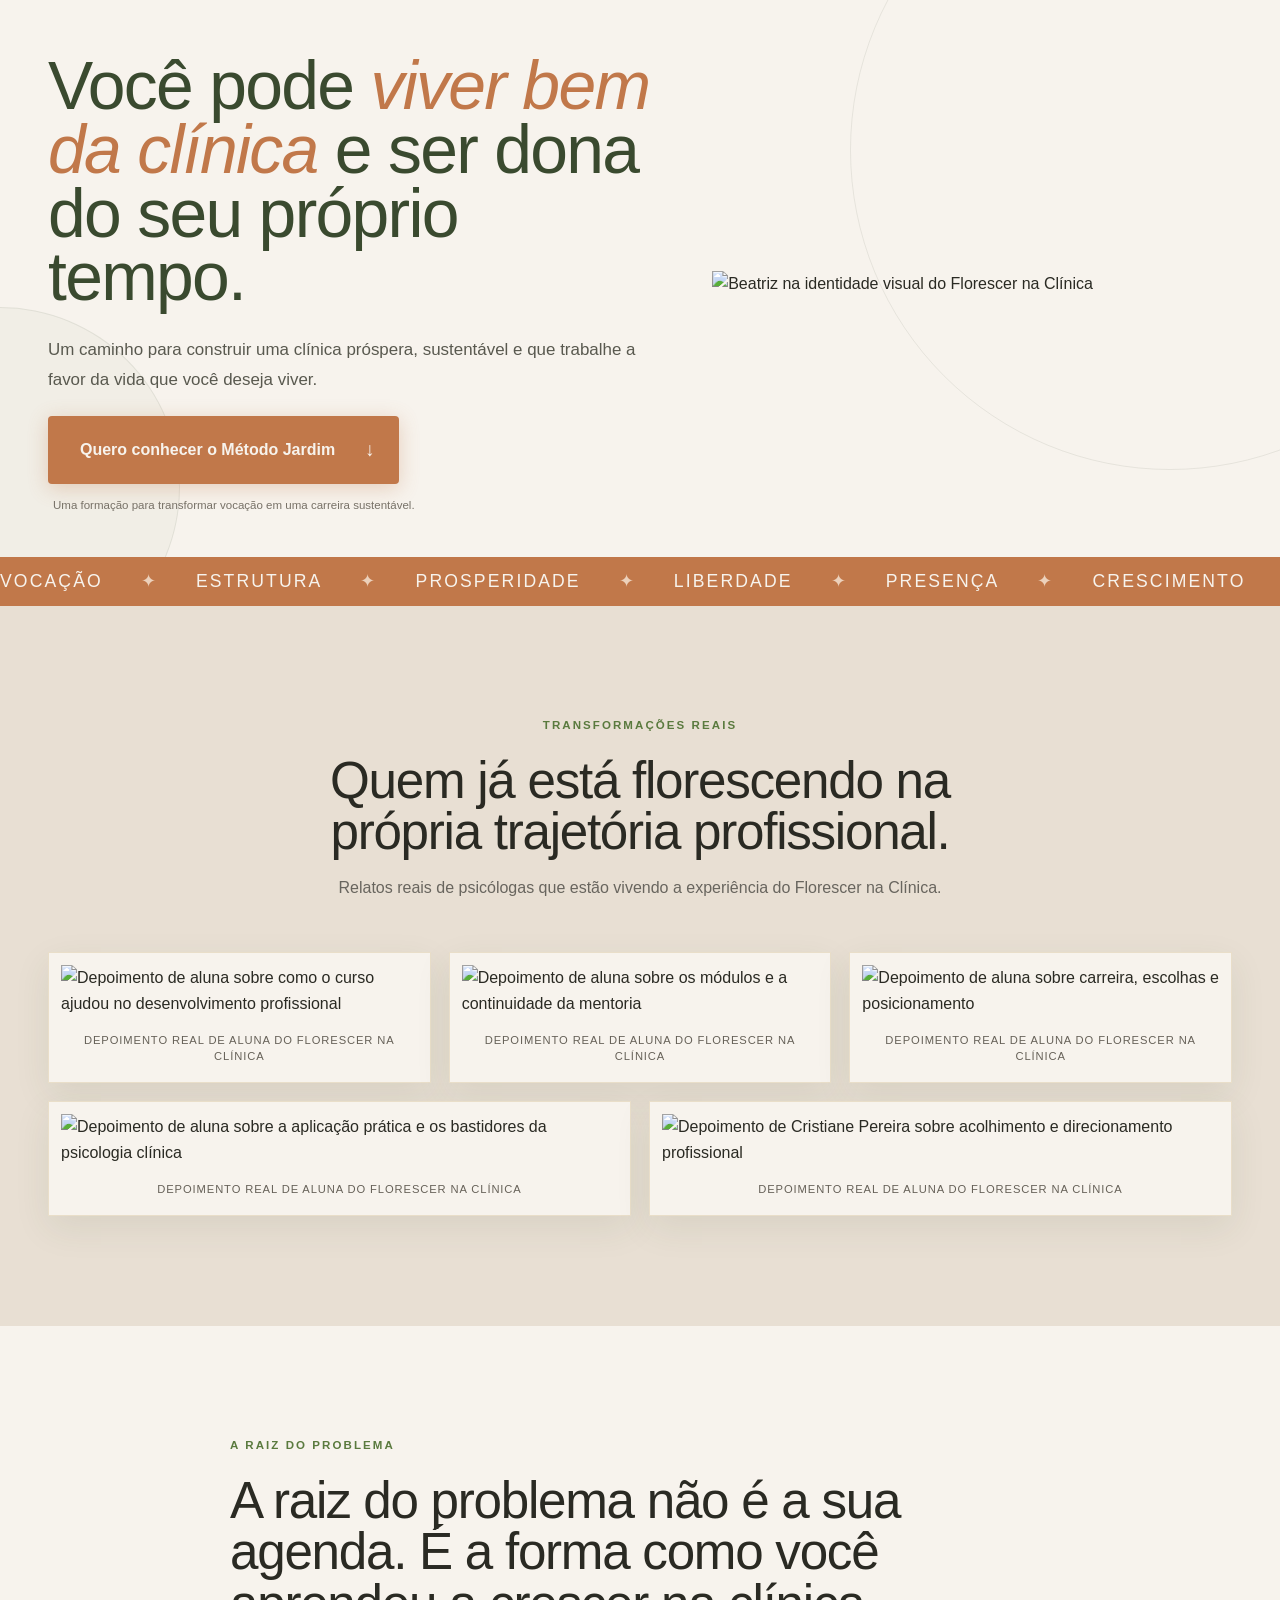
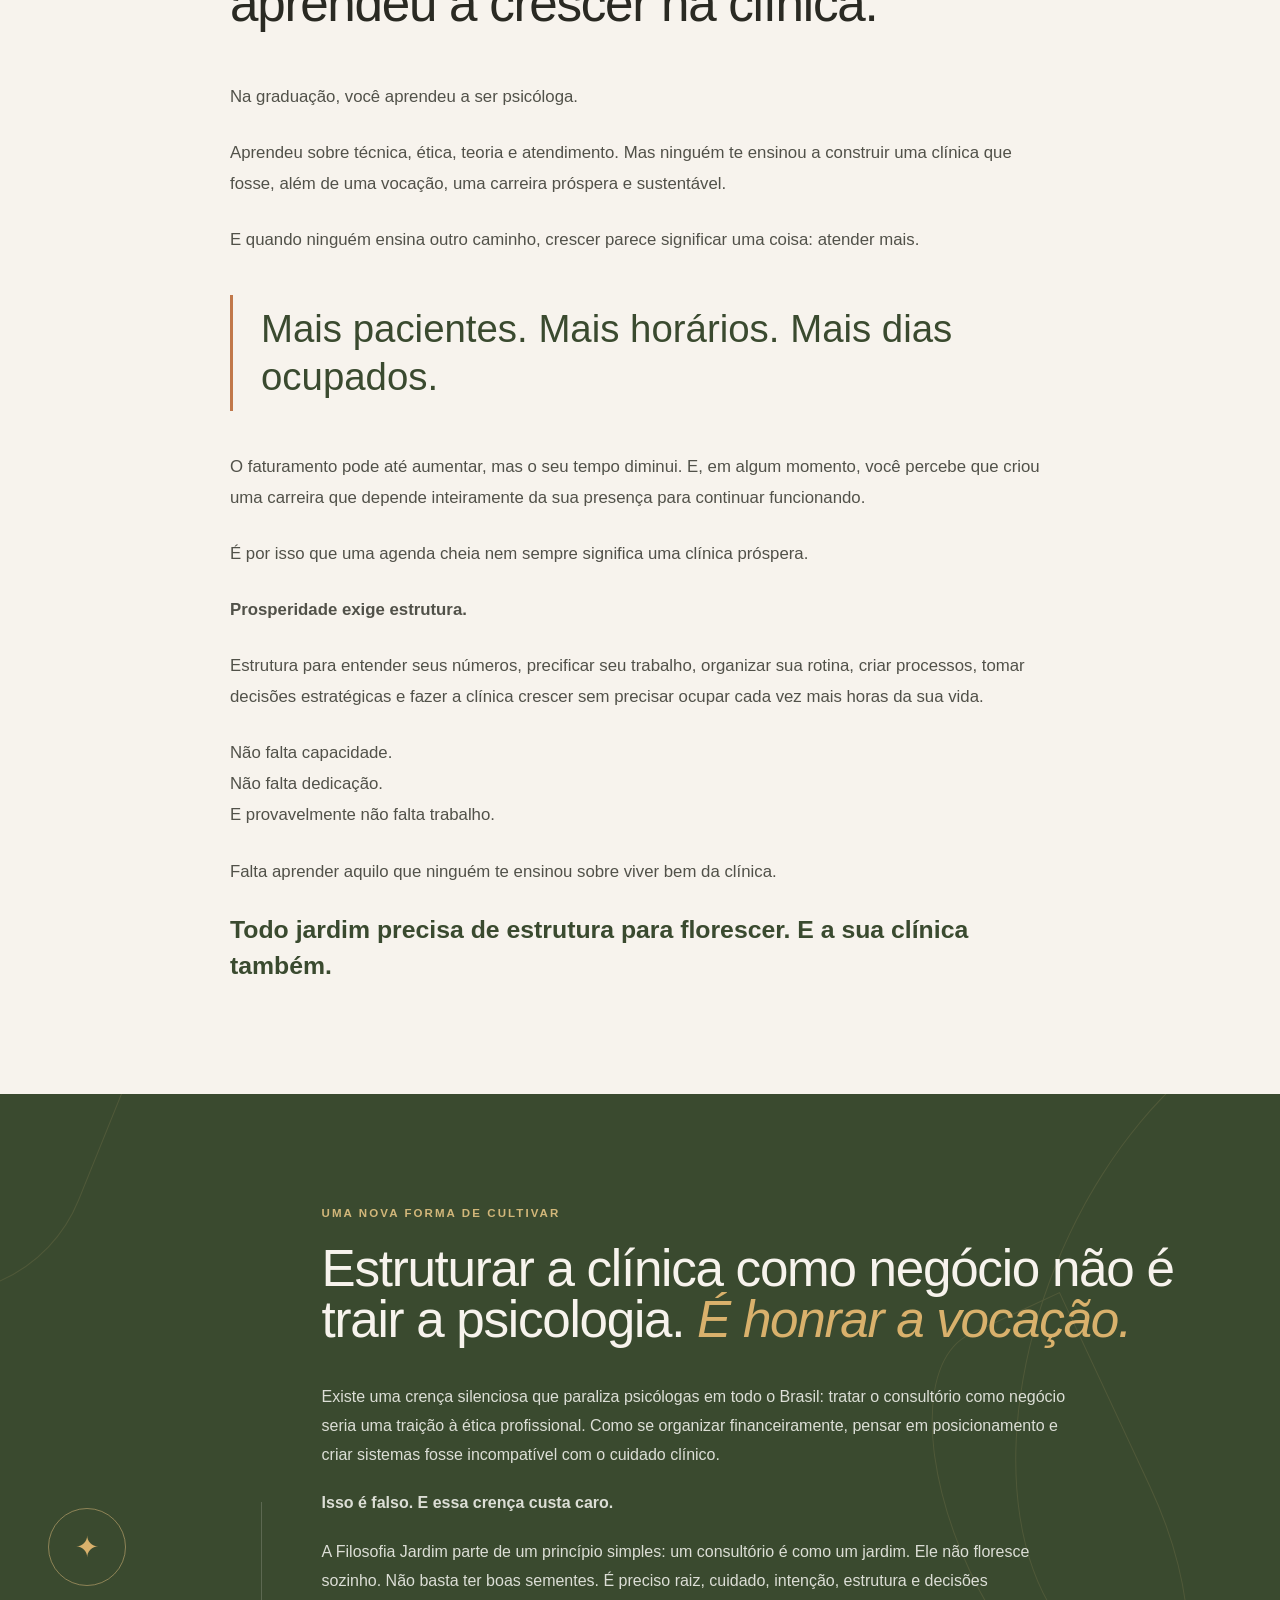
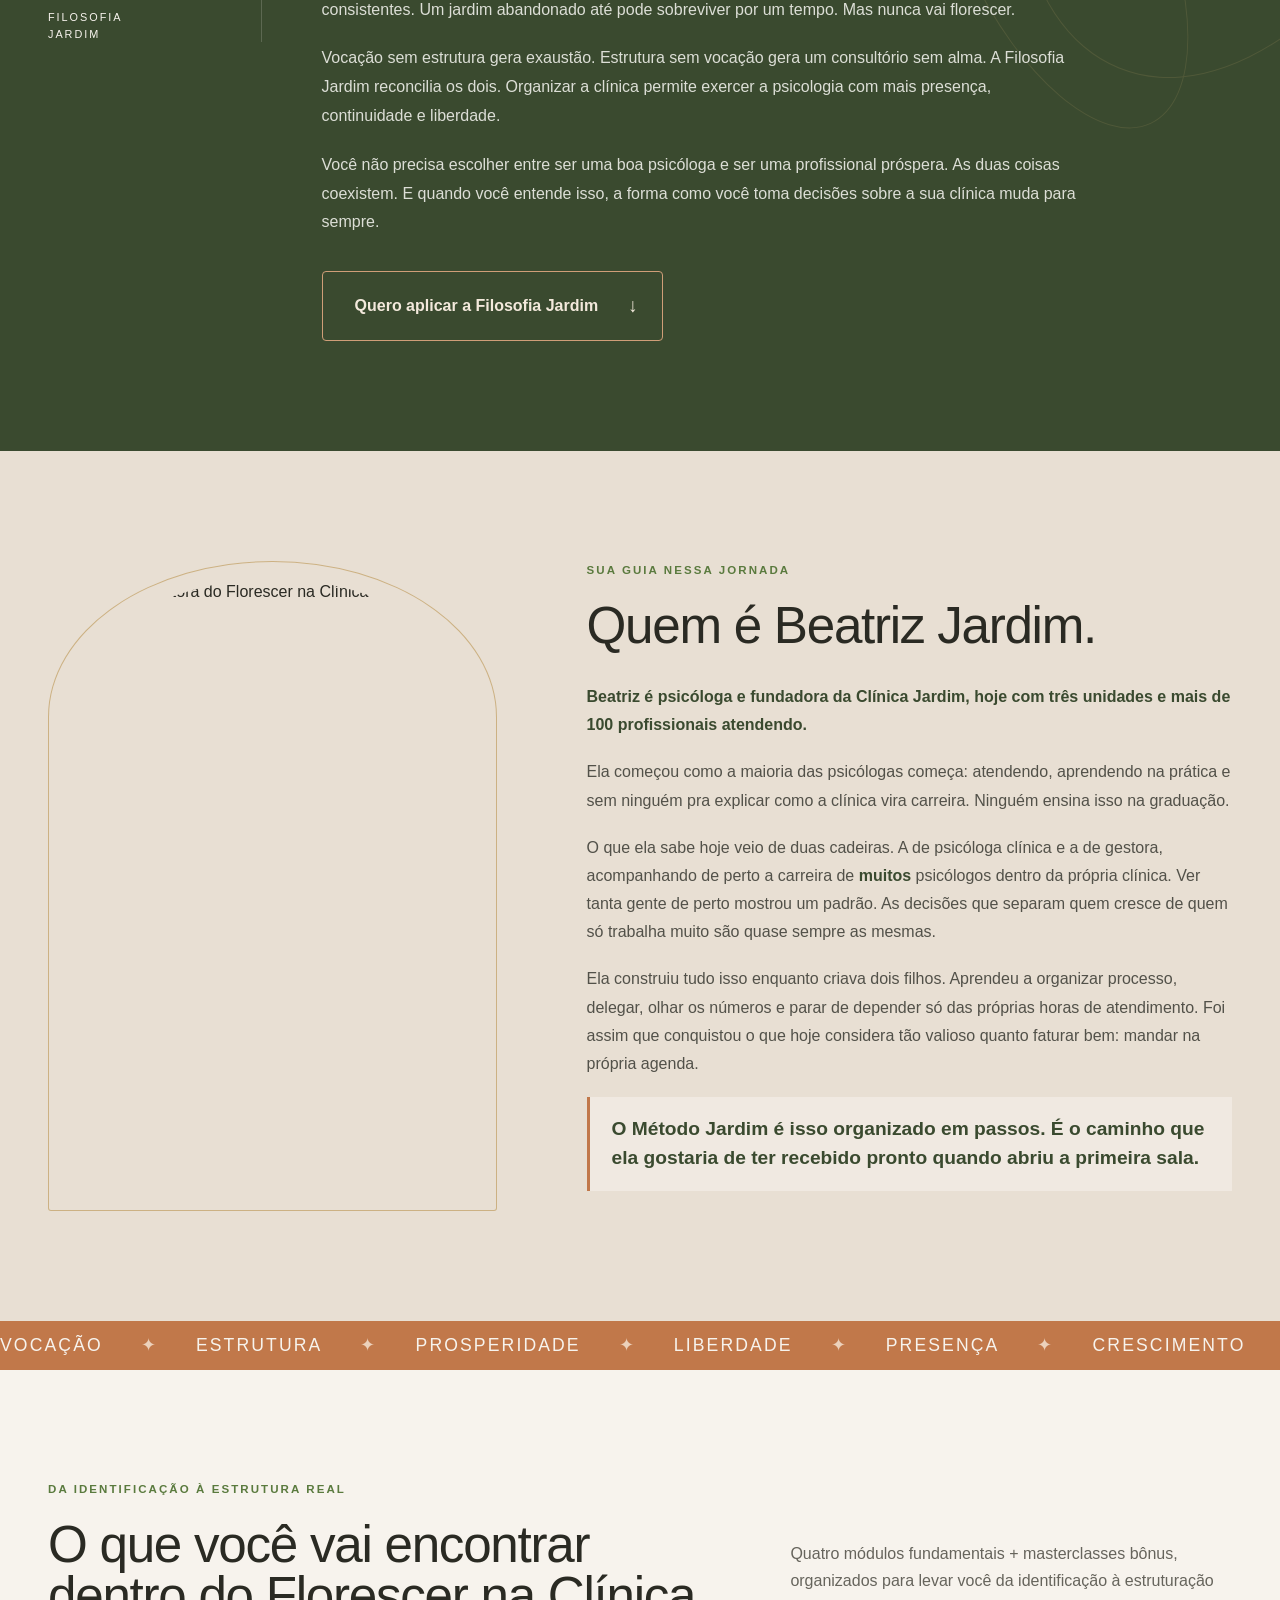
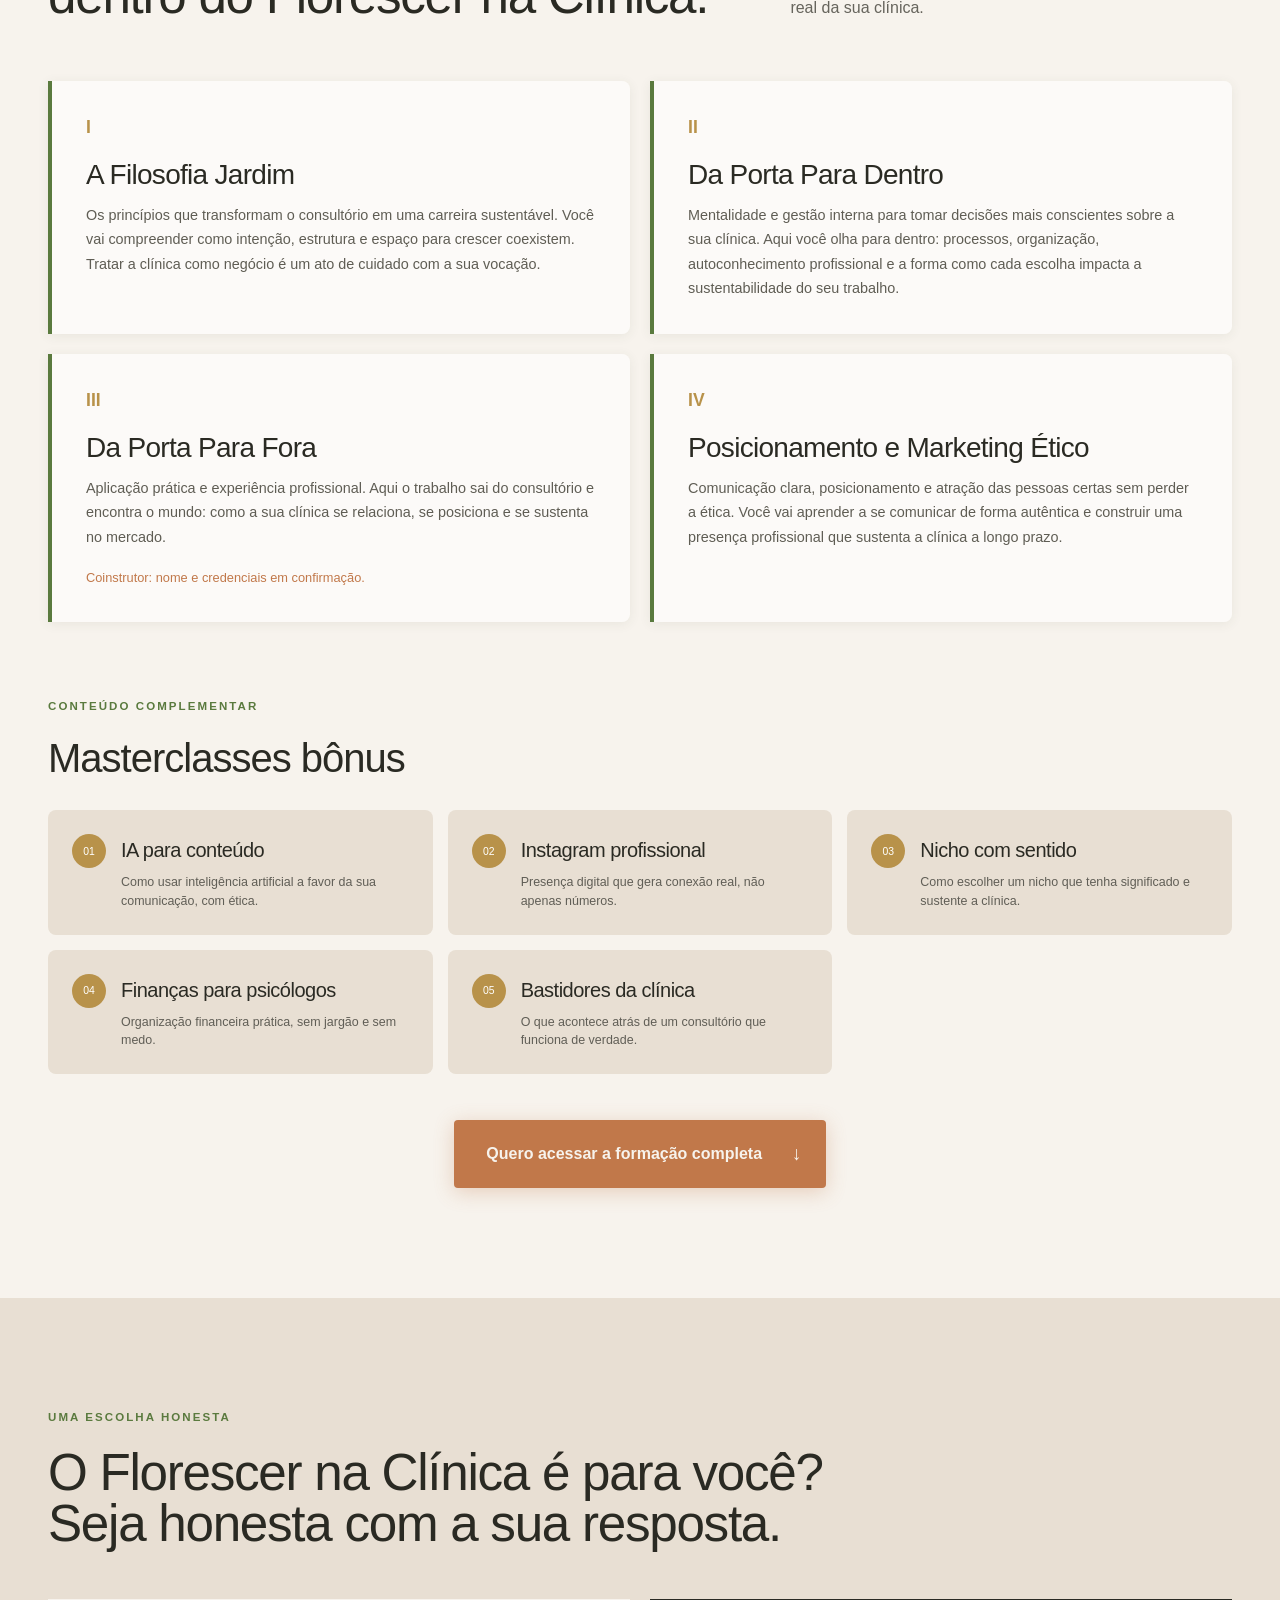
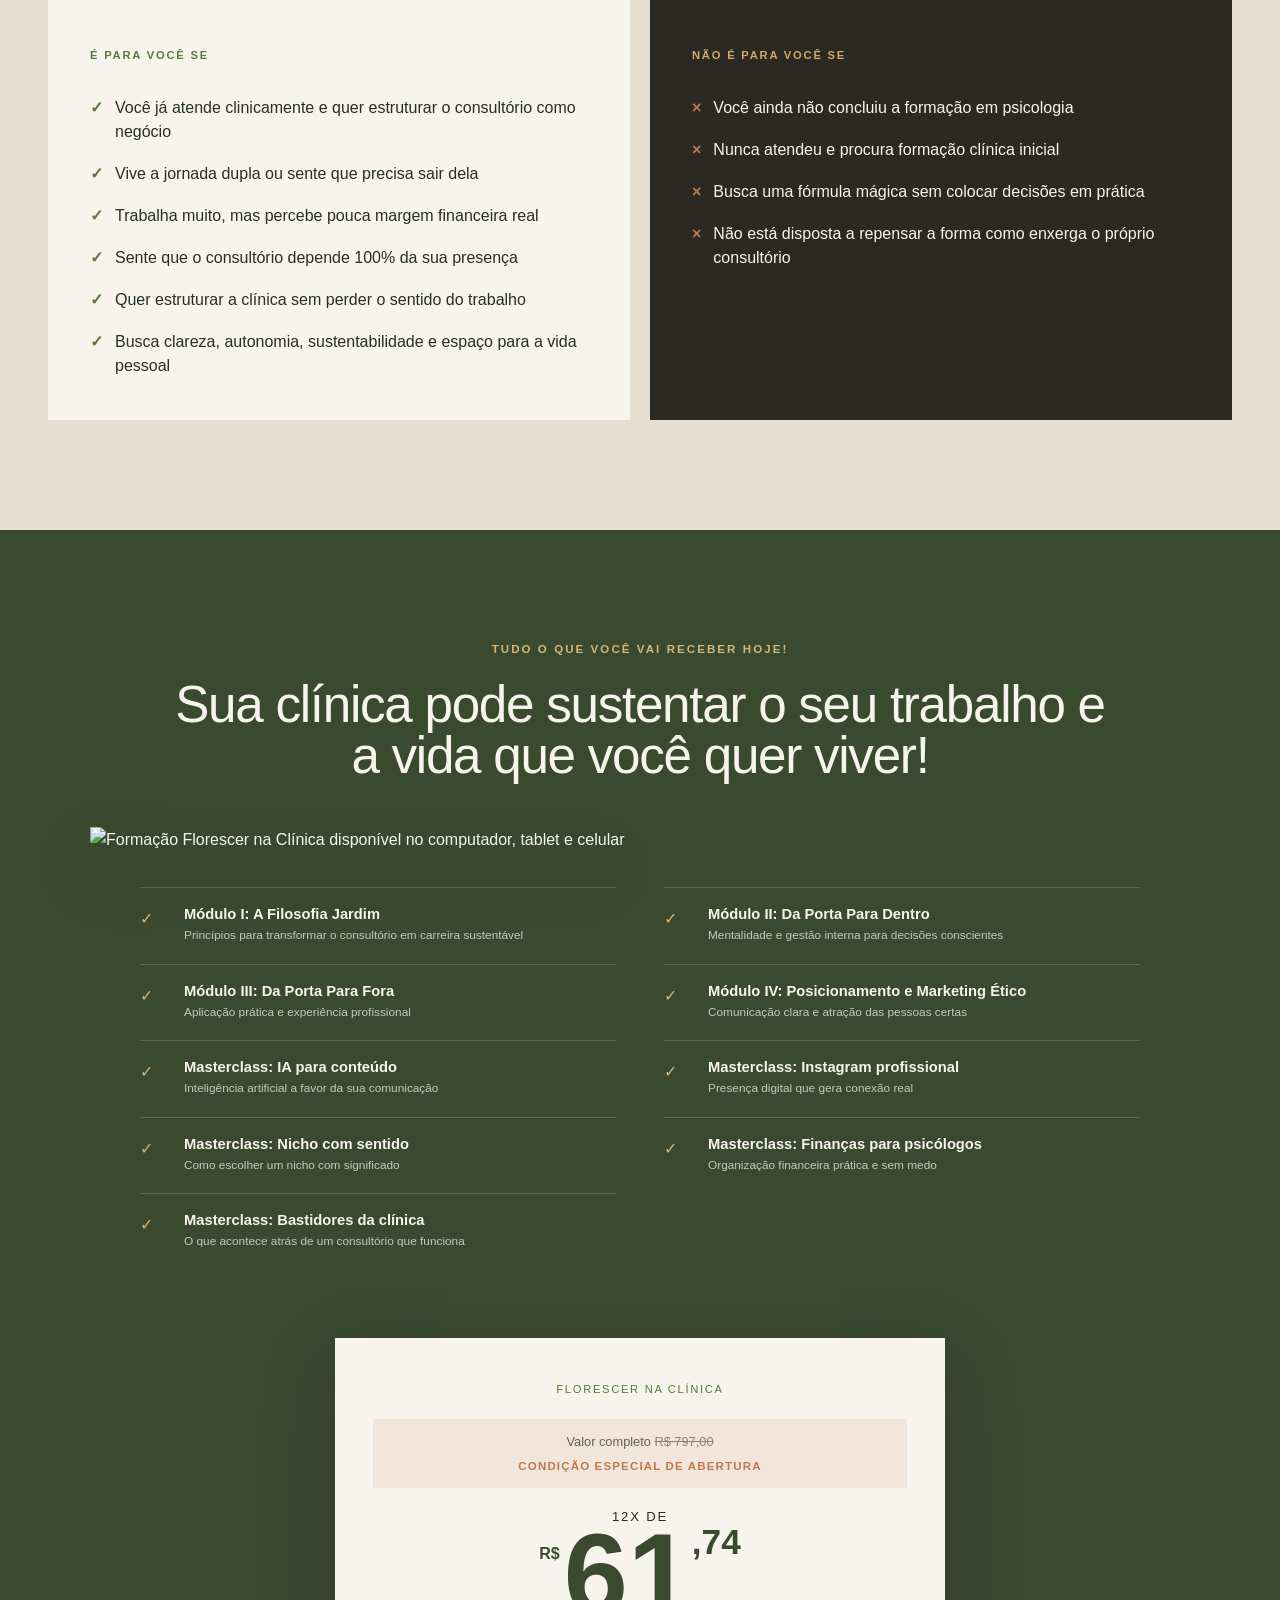
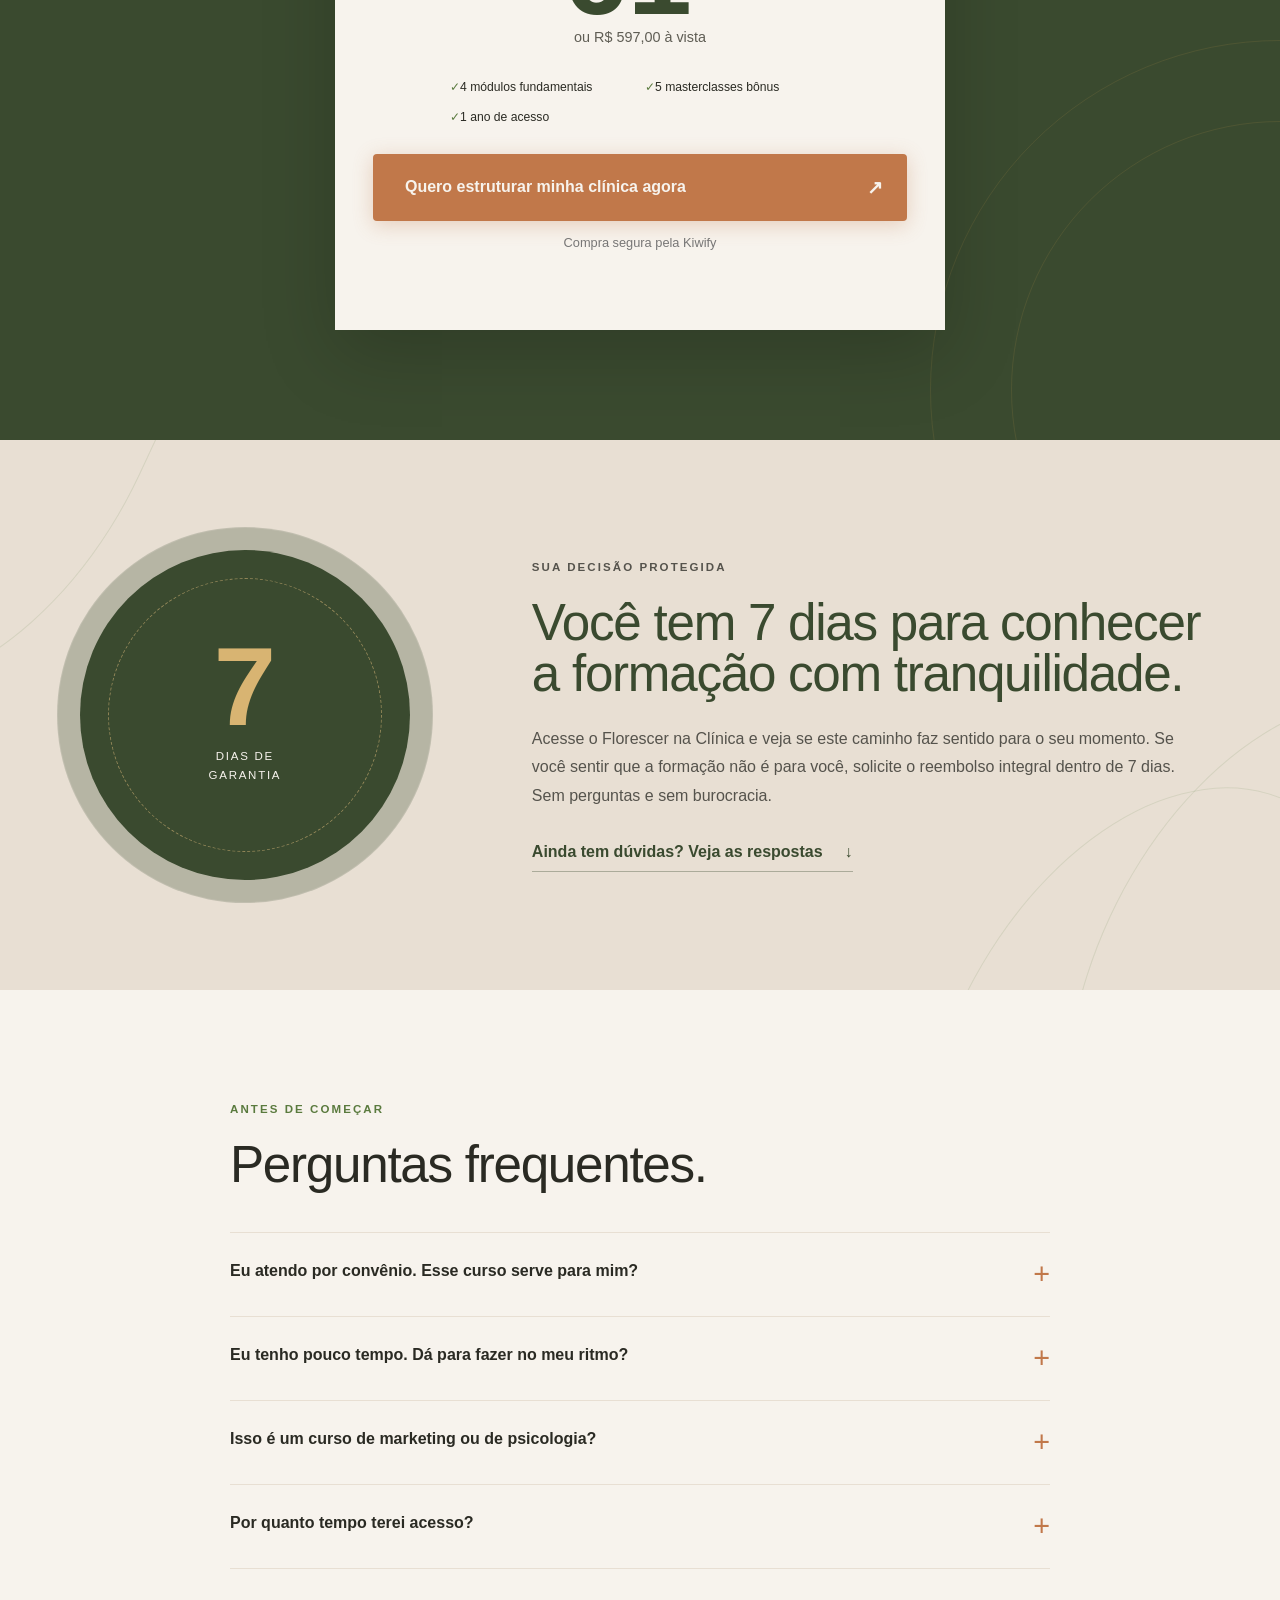
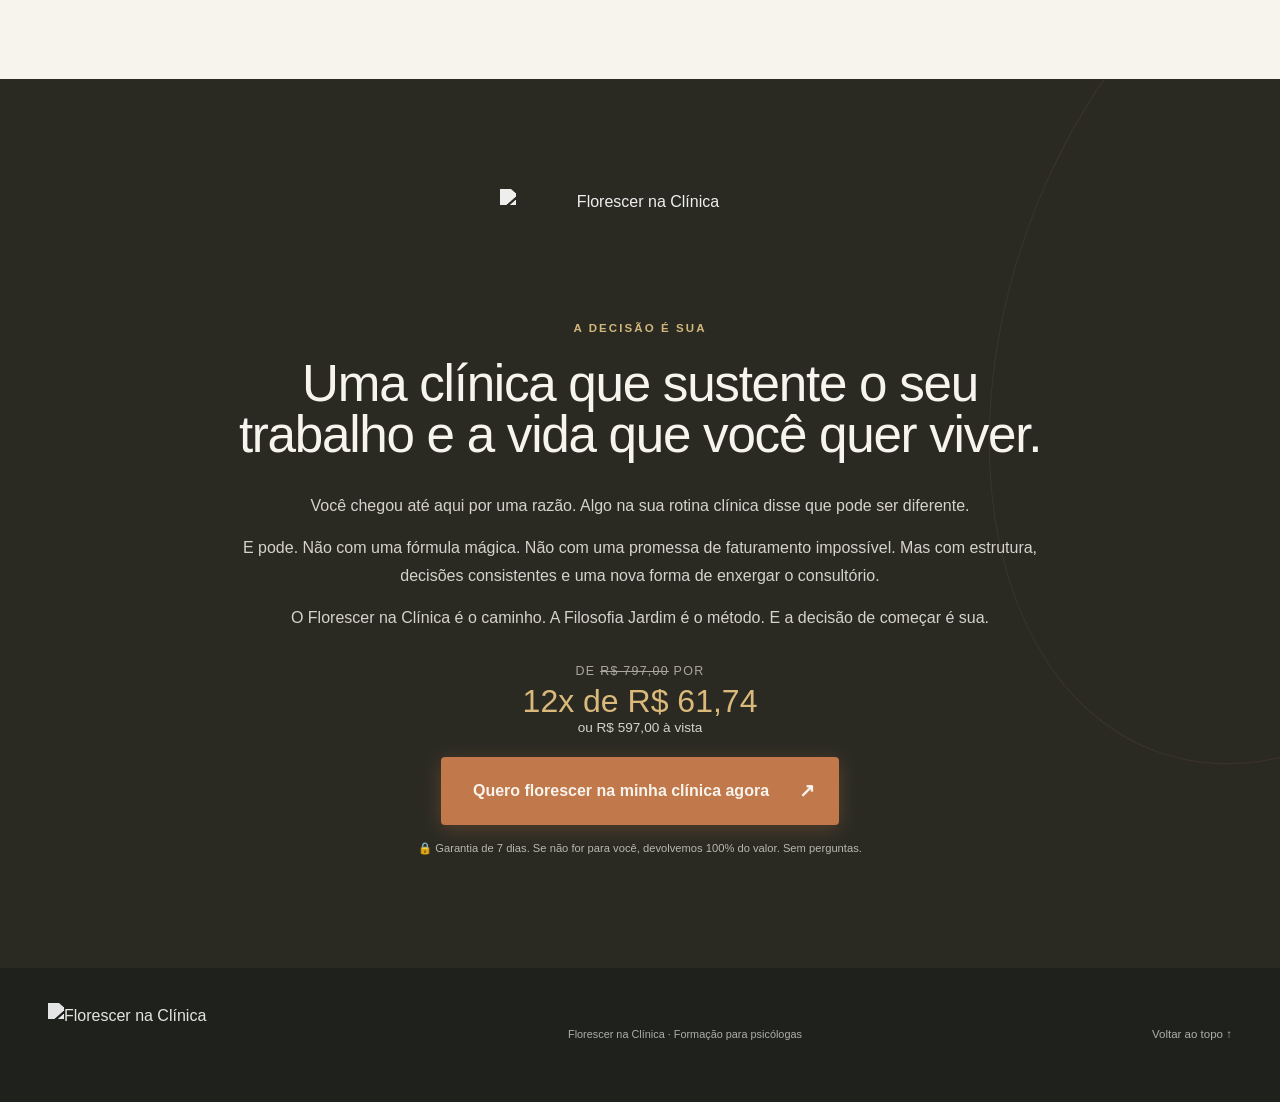
==== commit 4103dde8: "Rework offer layout and add testimonials" ====
--- a/deploy/index.html
+++ b/deploy/index.html
@@ -1,5 +1,5 @@
-<!DOCTYPE html><html lang="pt-BR"><head><meta charSet="utf-8"/><meta name="viewport" content="width=device-width, initial-scale=1"/><link rel="preload" as="image" href="/beatriz-jardim-hero.png"/><link rel="preload" as="image" href="/beatriz-jardim-mentora.jpeg"/><link rel="preload" as="image" href="/florescer-logo-centralizado.svg"/><style data-inline-source="/assets/index-sie8piQF.css">/*! tailwindcss v4.2.1 | MIT License | https://tailwindcss.com */
-@layer properties{@supports (((-webkit-hyphens:none)) and (not (margin-trim:inline))) or ((-moz-orient:inline) and (not (color:rgb(from red r g b)))){*,:before,:after,::backdrop{--tw-rotate-x:initial;--tw-rotate-y:initial;--tw-rotate-z:initial;--tw-skew-x:initial;--tw-skew-y:initial;--tw-blur:initial;--tw-brightness:initial;--tw-contrast:initial;--tw-grayscale:initial;--tw-hue-rotate:initial;--tw-invert:initial;--tw-opacity:initial;--tw-saturate:initial;--tw-sepia:initial;--tw-drop-shadow:initial;--tw-drop-shadow-color:initial;--tw-drop-shadow-alpha:100%;--tw-drop-shadow-size:initial}}}@layer theme{:root,:host{--font-sans:ui-sans-serif, system-ui, sans-serif, "Apple Color Emoji", "Segoe UI Emoji", "Segoe UI Symbol", "Noto Color Emoji";--font-mono:ui-monospace, SFMono-Regular, Menlo, Monaco, Consolas, "Liberation Mono", "Courier New", monospace;--spacing:.25rem;--default-font-family:var(--font-sans);--default-mono-font-family:var(--font-mono)}}@layer base{*,:after,:before,::backdrop{box-sizing:border-box;border:0 solid;margin:0;padding:0}::file-selector-button{box-sizing:border-box;border:0 solid;margin:0;padding:0}html,:host{-webkit-text-size-adjust:100%;tab-size:4;line-height:1.5;font-family:var(--default-font-family,ui-sans-serif, system-ui, sans-serif, "Apple Color Emoji", "Segoe UI Emoji", "Segoe UI Symbol", "Noto Color Emoji");font-feature-settings:var(--default-font-feature-settings,normal);font-variation-settings:var(--default-font-variation-settings,normal);-webkit-tap-highlight-color:transparent}hr{height:0;color:inherit;border-top-width:1px}abbr:where([title]){-webkit-text-decoration:underline dotted;text-decoration:underline dotted}h1,h2,h3,h4,h5,h6{font-size:inherit;font-weight:inherit}a{color:inherit;-webkit-text-decoration:inherit;-webkit-text-decoration:inherit;-webkit-text-decoration:inherit;-webkit-text-decoration:inherit;text-decoration:inherit}b,strong{font-weight:bolder}code,kbd,samp,pre{font-family:var(--default-mono-font-family,ui-monospace, SFMono-Regular, Menlo, Monaco, Consolas, "Liberation Mono", "Courier New", monospace);font-feature-settings:var(--default-mono-font-feature-settings,normal);font-variation-settings:var(--default-mono-font-variation-settings,normal);font-size:1em}small{font-size:80%}sub,sup{vertical-align:baseline;font-size:75%;line-height:0;position:relative}sub{bottom:-.25em}sup{top:-.5em}table{text-indent:0;border-color:inherit;border-collapse:collapse}:-moz-focusring{outline:auto}progress{vertical-align:baseline}summary{display:list-item}ol,ul,menu{list-style:none}img,svg,video,canvas,audio,iframe,embed,object{vertical-align:middle;display:block}img,video{max-width:100%;height:auto}button,input,select,optgroup,textarea{font:inherit;font-feature-settings:inherit;font-variation-settings:inherit;letter-spacing:inherit;color:inherit;opacity:1;background-color:#0000;border-radius:0}::file-selector-button{font:inherit;font-feature-settings:inherit;font-variation-settings:inherit;letter-spacing:inherit;color:inherit;opacity:1;background-color:#0000;border-radius:0}:where(select:is([multiple],[size])) optgroup{font-weight:bolder}:where(select:is([multiple],[size])) optgroup option{padding-inline-start:20px}::file-selector-button{margin-inline-end:4px}::placeholder{opacity:1}@supports (not ((-webkit-appearance:-apple-pay-button))) or (contain-intrinsic-size:1px){::placeholder{color:currentColor}@supports (color:color-mix(in lab, red, red)){::placeholder{color:color-mix(in oklab, currentcolor 50%, transparent)}}}textarea{resize:vertical}::-webkit-search-decoration{-webkit-appearance:none}::-webkit-date-and-time-value{min-height:1lh;text-align:inherit}::-webkit-datetime-edit{display:inline-flex}::-webkit-datetime-edit-fields-wrapper{padding:0}::-webkit-datetime-edit{padding-block:0}::-webkit-datetime-edit-year-field{padding-block:0}::-webkit-datetime-edit-month-field{padding-block:0}::-webkit-datetime-edit-day-field{padding-block:0}::-webkit-datetime-edit-hour-field{padding-block:0}::-webkit-datetime-edit-minute-field{padding-block:0}::-webkit-datetime-edit-second-field{padding-block:0}::-webkit-datetime-edit-millisecond-field{padding-block:0}::-webkit-datetime-edit-meridiem-field{padding-block:0}::-webkit-calendar-picker-indicator{line-height:1}:-moz-ui-invalid{box-shadow:none}button,input:where([type=button],[type=reset],[type=submit]){appearance:button}::file-selector-button{appearance:button}::-webkit-inner-spin-button{height:auto}::-webkit-outer-spin-button{height:auto}[hidden]:where(:not([hidden=until-found])){display:none!important}}@layer components;@layer utilities{.visible{visibility:visible}.sr-only{clip-path:inset(50%);white-space:nowrap;border-width:0;width:1px;height:1px;margin:-1px;padding:0;position:absolute;overflow:hidden}.static{position:static}.start{inset-inline-start:var(--spacing)}.end{inset-inline-end:var(--spacing)}.flex{display:flex}.hidden{display:none}.table{display:table}.transform{transform:var(--tw-rotate-x,) var(--tw-rotate-y,) var(--tw-rotate-z,) var(--tw-skew-x,) var(--tw-skew-y,)}.resize{resize:both}.blur{--tw-blur:blur(8px);filter:var(--tw-blur,) var(--tw-brightness,) var(--tw-contrast,) var(--tw-grayscale,) var(--tw-hue-rotate,) var(--tw-invert,) var(--tw-saturate,) var(--tw-sepia,) var(--tw-drop-shadow,)}}:root{--cream:#f6f1e6;--paper:#fbf9f3;--sand:#e8d5b8;--olive:#697654;--olive-dark:#273024;--olive-mid:#4f5d40;--gold:#c79a50;--ink:#273024;--muted:#6c6e65;--line:#39442e29}.sr-only{clip:rect(0,0,0,0);white-space:nowrap;border:0;width:1px;height:1px;margin:-1px;padding:0;position:absolute;overflow:hidden}*{box-sizing:border-box}html{scroll-behavior:smooth}body{background:var(--paper);color:var(--ink);font-family:var(--font-sans),sans-serif;margin:0;font-size:16px;line-height:1.65}a{color:inherit;text-decoration:none}button{font:inherit}.wrap{width:min(1180px,100% - 48px);margin-inline:auto}.narrow{width:min(780px,100% - 48px);margin-inline:auto}.section{padding:110px 0;position:relative;overflow:hidden}.eyebrow{text-transform:uppercase;letter-spacing:.18em;color:var(--olive);margin:0 0 20px;font-size:.72rem;font-weight:700}.eyebrow.light{color:#d9c99f}.center{text-align:center}h1,h2,h3{font-family:var(--font-display),Georgia,serif;letter-spacing:-.025em;margin:0;font-weight:500}h1{font-size:clamp(3.2rem,6.4vw,6.9rem);line-height:.88}h2{font-size:clamp(2.6rem,4.6vw,5.2rem);line-height:.98}h3{font-size:1.7rem;line-height:1.1}.button{text-transform:uppercase;letter-spacing:.08em;border-radius:4px;justify-content:center;align-items:center;gap:28px;padding:17px 25px;font-size:.82rem;font-weight:700;transition:all .2s;display:inline-flex}.button:hover{transform:translateY(-2px)}.button-primary{background:var(--olive-dark);color:#fff;box-shadow:0 12px 32px #27302429}.button-gold{background:var(--gold);color:#1f291c}.full{width:100%}.hero{background:linear-gradient(90deg,#f9f7f1 0%,#f2dfc7 58%,#fbfaf6 100%);min-height:100svh;position:relative;overflow:hidden}.nav{z-index:3;justify-content:space-between;align-items:center;height:92px;display:flex;position:relative}.brand{font:500 1.6rem var(--font-display),serif;color:var(--olive-mid);align-items:center;gap:10px;display:flex}.brand i{font-size:.65rem;line-height:.7;font-family:var(--font-sans);text-transform:uppercase;letter-spacing:.18em;font-style:normal;display:block}.brand-tree{color:var(--olive);font-size:2rem}.nav-cta{text-transform:uppercase;letter-spacing:.12em;border-bottom:1px solid;padding-bottom:4px;font-size:.75rem}.hero-grid{z-index:1;grid-template-columns:1.08fr .92fr;align-items:center;min-height:calc(100svh - 142px);display:grid;position:relative}.hero-copy{z-index:2;padding:60px 0 110px;position:relative}.hero-copy h1{max-width:900px;color:var(--olive-mid)}.hero-sub{color:#4f554b;max-width:580px;margin:32px 0;font-size:1.08rem}.microcopy{color:#77796f;margin:14px 0 0;font-size:.74rem}.hero-portrait{clip-path:ellipse(48% 50% at 52% 52%);filter:saturate(.82)contrast(.96);background-image:url(/beatriz-referencia.png);background-position:51% 22%;background-repeat:no-repeat;background-size:245%;align-self:end;height:85%;min-height:620px;position:relative}.hero-portrait:after{content:"";background:linear-gradient(90deg,#f2dfc752,#0000 30%);position:absolute;inset:0}.hero-portrait span,.about-photo span{letter-spacing:.1em;text-transform:uppercase;background:#ffffffc7;border-radius:2px;padding:5px 8px;font-size:.62rem;position:absolute;bottom:12px;right:12px}.hero-note{background:var(--olive-dark);color:#e9dfc7;text-align:center;letter-spacing:.14em;text-transform:uppercase;z-index:2;padding:14px;font-size:.72rem;position:absolute;bottom:0;left:0;right:0}.pain{background:var(--paper)}.pain h2{text-align:center;margin-bottom:52px}.prose{font-family:var(--font-display),serif;color:#484d43;font-size:1.45rem;line-height:1.55}.prose p{margin:0 0 26px}.pullquote{border-left:2px solid var(--gold);color:var(--olive-mid);padding:8px 0 8px 30px;font-size:1.85rem}.philosophy{background:var(--olive-dark);color:#eef0e7}.philosophy-grid{grid-template-columns:.85fr 1.15fr;align-items:center;gap:90px;display:grid}.philosophy h2{color:#e8dfc9;margin-bottom:34px}.philosophy p:not(.eyebrow){color:#c9cec2;max-width:680px}.garden-art{background:radial-gradient(circle at 50% 18%,#c9a0553d,#0000 27%),linear-gradient(#536048,#30392c);border:1px solid #ffffff21;border-radius:260px 260px 18px 18px;min-height:520px;position:relative;overflow:hidden}.stem{background:#c9a860;width:2px;height:68%;position:absolute;bottom:0;left:50%;transform:rotate(-5deg)}.leaf{background:#82906e;border-radius:100% 0;width:110px;height:55px;position:absolute}.leaf-one{top:45%;left:30%;transform:rotate(10deg)}.leaf-two{top:30%;right:25%;transform:scaleX(-1)rotate(15deg)}.sun{border:1px solid #c9a860;border-radius:50%;width:90px;height:90px;position:absolute;top:13%;left:calc(50% - 45px)}.text-link{color:#e0c487;border-bottom:1px solid #e0c48773;gap:20px;margin-top:18px;padding-bottom:5px;display:inline-flex}.about{background:var(--cream)}.about-grid{grid-template-columns:.9fr 1.1fr;align-items:center;gap:90px;display:grid}.about-photo{background-image:url(/beatriz-referencia.png);background-position:51% 21%;background-size:250%;border-radius:48% 48% 8px 8px;height:680px;position:relative}.about h2{margin-bottom:28px}.lead{font:500 1.55rem/1.45 var(--font-display),serif;color:var(--olive-mid)}.pending{border:1px solid var(--line);background:#ffffff73;gap:16px;margin-top:32px;padding:18px;display:flex}.pending p{margin:0;font-size:.82rem}.pending span{color:var(--gold)}.curriculum{background:var(--sand)}.section-heading{grid-template-columns:1.35fr .65fr;align-items:end;gap:80px;margin-bottom:55px;display:grid}.section-heading>p{color:#5c5d55}.module-list{border-top:1px solid #27302438}.module{border-bottom:1px solid #27302438;grid-template-columns:80px 1fr 50px;align-items:center;gap:20px;padding:30px 4px;display:grid}.module-number{font:500 1.6rem var(--font-display),serif;color:var(--olive)}.module p{color:#56594f;max-width:780px;margin:6px 0 0}.module-arrow{text-align:right;color:var(--olive);font-size:1.5rem}.proof{background:var(--paper)}.proof h2{margin-bottom:18px}.proof-intro{text-align:center;max-width:640px;color:var(--muted);margin:0 auto 48px}.proof-grid{grid-template-columns:repeat(3,1fr);gap:18px;display:grid}.proof-card{background:var(--cream);border:1px solid var(--line);flex-direction:column;min-height:280px;padding:30px;display:flex}.quote{font:500 4rem/1 var(--font-display);color:var(--gold)}.proof-lines{gap:10px;margin:12px 0 42px;display:grid}.proof-lines i{background:#ded9cd;border-radius:10px;height:8px}.proof-lines i:nth-child(2){width:86%}.proof-lines i:nth-child(3){width:63%}.proof-person{align-items:center;gap:12px;margin-top:auto;display:flex}.proof-person>span{background:#c9c7bb;border-radius:50%;width:38px;height:38px}.proof-person p{margin:0;font-size:.7rem;line-height:1.45}.video-placeholder{background:var(--olive-mid);color:#fff;justify-content:center;align-items:center;gap:18px;min-height:150px;margin-top:18px;padding:28px;display:flex}.video-placeholder p{color:#d5d8d0;margin:2px 0}.play{width:48px;height:48px;color:var(--olive-dark);background:#d4b36f;border-radius:50%;place-items:center;display:grid}.audience{background:var(--olive-dark);color:#eef0e7}.audience h2{max-width:800px;margin:0 auto 50px}.audience-grid{grid-template-columns:1fr 1fr;gap:20px;display:grid}.audience-grid article{color:var(--ink);background:#f2ead9;padding:42px}.audience-grid article.muted{color:#eff0e8;background:#374033;border:1px solid #ffffff1f}.audience-mark{text-transform:uppercase;letter-spacing:.12em;border:1px solid;border-radius:99px;margin-bottom:24px;padding:4px 9px;font-size:.65rem;display:inline-block}.audience-grid ul,.included{gap:15px;margin:28px 0 0;padding:0;list-style:none;display:grid}.audience-grid li,.included li{align-items:flex-start;gap:12px;display:flex}.check{color:#75875a;font-weight:800}.x{color:#c9a860;font-size:1.3rem;line-height:1}.offer{background:#eee1cc}.offer-grid{grid-template-columns:1fr .75fr;align-items:center;gap:90px;display:grid}.offer h2{color:var(--olive-mid)}.offer-lead{font:500 1.35rem/1.5 var(--font-display);max-width:620px}.included{grid-template-columns:1fr 1fr}.price-card{background:var(--paper);z-index:1;padding:44px;position:relative;box-shadow:0 30px 70px #493f2b21}.price-label{text-transform:uppercase;letter-spacing:.16em;font-size:.68rem}.price,.price-visual{color:var(--olive-dark);align-items:flex-start;margin:12px 0;display:flex}.price strong{font:500 6rem/.8 var(--font-display)}.price small{font-weight:700}.price-card>p:not(.price-label){color:var(--muted);font-size:.78rem}.safe-note{text-align:center;color:#777;margin-top:13px;font-size:.66rem}.faq{background:var(--paper)}.faq h2{margin-bottom:45px}.faq-list{border-top:1px solid var(--line)}.faq-item{border-bottom:1px solid var(--line)}.faq-item button{width:100%;color:var(--ink);text-align:left;cursor:pointer;background:0 0;border:0;justify-content:space-between;align-items:center;padding:25px 0;font-weight:600;display:flex}.faq-item button span:last-child{font:400 1.8rem var(--font-display);color:var(--olive)}.faq-answer p{color:var(--muted);margin:-4px 50px 25px 0}.final-cta{background:var(--olive-mid);color:#f4f0e5;padding:120px 0}.final-cta h2{max-width:950px;margin:0 auto 28px}.final-cta p:not(.eyebrow){color:#d8ddd1;max-width:630px;margin:0 auto 32px}.final-flower{color:#ffffff09;font-size:24rem;line-height:1;position:absolute;top:-50px;right:-40px}footer{color:#cdd0c6;background:#20271e;padding:38px 0}footer .wrap{justify-content:space-between;align-items:center;gap:30px;display:flex}footer p,footer a:last-child{font-size:.72rem}.footer-brand{color:#d7c69b}@media (width<=900px){.section{padding:82px 0}.hero-grid,.philosophy-grid,.about-grid,.offer-grid{grid-template-columns:1fr}.hero-copy{padding:55px 0 10px}.hero-portrait{clip-path:ellipse(43% 50% at 50% 52%);background-size:210%;width:100%;min-height:560px}.philosophy-grid,.about-grid,.offer-grid{gap:50px}.garden-art{min-height:440px}.about-photo{background-size:220%;height:580px}.section-heading{grid-template-columns:1fr;gap:20px}.proof-grid,.audience-grid,.offer-grid{grid-template-columns:1fr}.price-card{width:100%;max-width:560px;margin:auto}}@media (width<=620px){.wrap,.narrow{width:min(100% - 30px,1180px)}.section{padding:68px 0}.nav{height:74px}.nav-cta{display:none}.hero-grid{min-height:calc(100svh - 120px)}.hero-copy{padding-top:45px}.hero-sub{font-size:.98rem}.button{gap:15px;width:100%;padding-inline:16px}.hero-portrait{background-position:51% 20%;background-size:245%;min-height:430px}.hero-note{padding:10px 15px;font-size:.58rem}.prose{font-size:1.23rem}.pullquote{font-size:1.5rem}.garden-art{min-height:350px}.about-photo{background-size:250%;height:470px}.module{grid-template-columns:48px 1fr}.module-arrow{display:none}.module h3{font-size:1.4rem}.audience-grid article,.price-card{padding:28px 22px}.included{grid-template-columns:1fr}.price strong{font-size:5rem}footer .wrap{text-align:center;flex-direction:column}.final-cta{padding:85px 0}}@media (prefers-reduced-motion:reduce){html{scroll-behavior:auto}*,:before,:after{transition-duration:.01ms!important;animation-duration:.01ms!important}}:focus-visible{outline:3px solid var(--gold);outline-offset:4px}@property --tw-rotate-x{syntax:"*";inherits:false}@property --tw-rotate-y{syntax:"*";inherits:false}@property --tw-rotate-z{syntax:"*";inherits:false}@property --tw-skew-x{syntax:"*";inherits:false}@property --tw-skew-y{syntax:"*";inherits:false}@property --tw-blur{syntax:"*";inherits:false}@property --tw-brightness{syntax:"*";inherits:false}@property --tw-contrast{syntax:"*";inherits:false}@property --tw-grayscale{syntax:"*";inherits:false}@property --tw-hue-rotate{syntax:"*";inherits:false}@property --tw-invert{syntax:"*";inherits:false}@property --tw-opacity{syntax:"*";inherits:false}@property --tw-saturate{syntax:"*";inherits:false}@property --tw-sepia{syntax:"*";inherits:false}@property --tw-drop-shadow{syntax:"*";inherits:false}@property --tw-drop-shadow-color{syntax:"*";inherits:false}@property --tw-drop-shadow-alpha{syntax:"<percentage>";inherits:false;initial-value:100%}@property --tw-drop-shadow-size{syntax:"*";inherits:false}.nova-page{--olive:#3a4a2f;--leaf:#5a7a3e;--terracotta:#c1784a;--cream:#f7f3ed;--earth:#2a2a23;--beige:#e8dfd3;--gold:#b8924a;background:var(--cream);color:var(--earth);font-family:var(--font-sans),sans-serif;overflow:hidden}.nova-page *{box-sizing:border-box}.nova-page h1,.nova-page h2,.nova-page h3,.nova-page h4{font-family:var(--font-display),serif;letter-spacing:-.025em;margin:0;font-weight:500}.nova-page h1{font-size:clamp(3.2rem,5.3vw,5.6rem);line-height:.94}.nova-page h2{font-size:clamp(2.5rem,4vw,4.6rem);line-height:1}.nova-page h3{font-size:1.75rem;line-height:1.1}.nova-page p{margin:0}.nova-container{width:min(1200px,100% - 96px);margin-inline:auto}.nova-reading{width:min(820px,100% - 48px);margin-inline:auto}.nova-section{padding:110px 0;position:relative}.nova-kicker{text-transform:uppercase;letter-spacing:.18em;color:var(--leaf);font-weight:700;margin-bottom:20px!important;font-size:.72rem!important}.nova-kicker.light{color:#d2b77a}.nova-button{background:var(--terracotta);color:var(--cream);border-radius:4px;justify-content:space-between;align-items:center;gap:30px;padding:18px 24px 18px 32px;font-size:1rem;font-weight:700;transition:transform .3s,box-shadow .3s,background .3s;display:inline-flex;position:relative;overflow:hidden;box-shadow:0 4px 20px #c1784a4d}.nova-button:before{content:"";background:linear-gradient(110deg,#0000 20%,#ffffff3d 48%,#0000 75%);transition:transform .65s;position:absolute;inset:0;transform:translate(-120%)}.nova-button:hover{background:#ad6840;transform:translateY(-3px);box-shadow:0 12px 34px #c1784a66}.nova-button:hover:before{transform:translate(120%)}.nova-button span,.nova-button b{z-index:1;position:relative}.nova-button b{font-size:1.2rem}.nova-button.secondary{color:#f3e9dc;box-shadow:none;background:0 0;border:1px solid #cf9e78}.nova-button.secondary:hover{background:var(--terracotta)}.nova-hero{background:var(--cream);position:relative;overflow:hidden}.nova-logo{display:block}.nova-logo img{object-fit:contain;width:100%;height:100%;display:block}.nova-hero-grid{grid-template-columns:1.08fr .92fr;align-items:center;gap:54px;padding:34px 0 22px;display:grid}.nova-hero-copy{z-index:2;padding:20px 0;position:relative}.nova-hero-copy h1{max-width:780px;color:var(--olive)}.nova-hero-copy h1 em{color:var(--terracotta);font-weight:500}.nova-lead{color:#59594f;max-width:650px;font-size:1.06rem;line-height:1.75;margin:26px 0 22px!important}.nova-support{color:#777268;font-size:.72rem;margin:12px 0 0 5px!important}.nova-portrait-wrap{justify-content:center;align-items:center;width:100%;display:flex;position:relative}.nova-portrait{object-fit:contain;width:100%;height:auto;display:block}.hero-orbit{border:1px solid #3a4a2f17;border-radius:50%;position:absolute}.orbit-one{width:640px;height:640px;top:-170px;right:-210px}.orbit-two{background:#5a7a3e09;width:360px;height:360px;bottom:-110px;left:-180px}.nova-marquee{background:var(--terracotta);color:var(--cream);padding:14px 0;overflow:hidden}.nova-marquee>div{width:max-content;animation:26s linear infinite marquee;display:flex}.nova-marquee span{font:500 1.1rem var(--font-display),serif;text-transform:uppercase;letter-spacing:.12em;white-space:nowrap;align-items:center;display:flex}.nova-marquee i{color:#ecd1bb;margin:0 38px;font-style:normal}.nova-marquee:hover>div{animation-play-state:paused}@keyframes marquee{to{transform:translate(-50%)}}.nova-pain{background:var(--cream)}.nova-pain h2{margin-bottom:52px}.nova-copy{color:#515149;gap:25px;font-size:1.05rem;line-height:1.85;display:grid}.nova-copy blockquote{font:500 clamp(1.8rem,3vw,2.8rem)/1.25 var(--font-display),serif;color:var(--olive);border-left:3px solid var(--terracotta);margin:15px 0;padding:10px 0 10px 28px}.nova-closing-line{color:var(--olive);font:600 1.55rem/1.45 var(--font-display),serif!important}.nova-philosophy{background:var(--olive);color:var(--cream);overflow:hidden}.philosophy-grid{z-index:2;grid-template-columns:.38fr 1.62fr;gap:60px;display:grid;position:relative}.philosophy-mark{border-right:1px solid #f7f3ed2e;padding-top:6px}.philosophy-mark>span{color:#d9b16c;border:1px solid #dab97b85;border-radius:50%;place-items:center;width:78px;height:78px;font-size:1.8rem;display:grid}.philosophy-mark p{font:.68rem/1.5 var(--font-sans),sans-serif;text-transform:uppercase;letter-spacing:.18em;margin-top:23px}.nova-philosophy h2{max-width:900px;margin-bottom:38px}.nova-philosophy h2 em{color:#d9b16c}.nova-dark-copy{color:#dcded6;gap:20px;max-width:760px;margin-bottom:34px;line-height:1.8;display:grid}.botanical-lines{opacity:.14;position:absolute;inset:0}.botanical-lines i{border:1px solid #d0af72;border-radius:50% 0 50% 50%;width:420px;height:700px;position:absolute;top:-100px;right:-180px;transform:rotate(22deg)}.botanical-lines i:nth-child(2){width:200px;height:430px;top:220px;right:120px;transform:rotate(-25deg)}.botanical-lines i:nth-child(3){width:300px;height:300px;bottom:-120px;left:-210px}.nova-about{background:var(--beige)}.nova-about-grid{grid-template-columns:.82fr 1.18fr;align-items:start;gap:90px;display:grid}.about-image{height:650px;padding:18px;position:sticky;top:24px}.about-image:before{content:"";pointer-events:none;border:1px solid #b8924a94;border-radius:50% 50% 3px 3px/24% 24% 3px 3px;position:absolute;inset:0}.about-image img{object-fit:cover;object-position:center 38%;border-radius:50% 50% 3px 3px/23% 23% 3px 3px;width:100%;height:100%;display:block}.nova-about h2{margin-bottom:32px}.about-copy{color:#525149;gap:19px;font-size:1rem;line-height:1.76;display:grid}.about-copy strong{color:var(--olive)}.about-closing{border-left:3px solid var(--terracotta);font:500 1.2rem/1.5 var(--font-display),serif;background:#f7f3ed8c;padding:18px 22px}.nova-curriculum{background:var(--cream)}.nova-section-head{grid-template-columns:1.2fr .8fr;align-items:end;gap:80px;margin-bottom:60px;display:grid}.nova-section-head>p{color:#66645c;line-height:1.7}.modules-grid{grid-template-columns:1fr 1fr;gap:20px;display:grid}.module-card{border-left:4px solid var(--leaf);background:#ffffff9e;border-radius:0 8px 8px 0;padding:34px;transition:all .3s;box-shadow:0 2px 12px #3a4a2f14}.module-card:hover{border-left-width:7px;transform:translateY(-4px);box-shadow:0 14px 34px #3a4a2f1f}.module-card>span{font:600 1.1rem var(--font-display),serif;color:var(--gold)}.module-card h3{margin:18px 0 12px}.module-card p{color:#5f5d54;font-size:.9rem;line-height:1.7}.module-card small{color:var(--terracotta);margin-top:18px;display:block}.masterclass-head{margin:75px 0 30px}.masterclass-head h3{font-size:2.5rem}.master-grid{grid-template-columns:repeat(3,1fr);gap:15px;display:grid}.master-grid article{background:var(--beige);border-radius:8px;gap:15px;padding:24px;transition:all .3s;display:flex}.master-grid article:hover{background:#ede6dc;transform:translateY(-3px)}.master-grid article>span{background:var(--gold);color:#fff;border-radius:50%;flex:0 0 34px;place-items:center;width:34px;height:34px;font-size:.65rem;display:grid}.master-grid h4{font-size:1.25rem}.master-grid p{color:#605e56;margin-top:6px;font-size:.78rem;line-height:1.5}.center-button{text-align:center;margin-top:46px}.nova-proof{background:var(--beige)}.proof-heading{text-align:center;max-width:780px;margin:0 auto 50px}.proof-heading>p:last-child{color:#68655e;margin-top:18px}.proof-grid{grid-template-columns:repeat(3,1fr);align-items:start;gap:18px;display:grid}.proof-grid figure{background:var(--cream);border:1px solid #b8924a38;margin:0;padding:12px;transition:transform .3s,box-shadow .3s;box-shadow:0 12px 34px #3a4a2f17}.proof-grid figure:hover{transform:translateY(-5px);box-shadow:0 20px 44px #3a4a2f24}.proof-grid img{width:100%;height:auto;display:block}.proof-grid figcaption{color:#666158;text-align:center;text-transform:uppercase;letter-spacing:.08em;padding:14px 8px 6px;font-size:.7rem;line-height:1.45}.nova-audience{background:var(--beige)}.audience-title{max-width:850px;margin-bottom:50px}.audience-grid{grid-template-columns:1fr 1fr;display:grid}.audience-grid article{background:var(--cream);padding:42px}.audience-grid article.not-for{background:var(--earth);color:var(--cream)}.decision-label{text-transform:uppercase;letter-spacing:.16em;color:var(--leaf);font-size:.7rem;font-weight:700}.not-for .decision-label{color:#cfaa6a}.audience-grid ul{gap:18px;margin:28px 0 0;padding:0;list-style:none;display:grid}.audience-grid li{gap:12px;line-height:1.5;display:flex}.audience-grid li b{color:var(--leaf)}.not-for li b{color:var(--terracotta)}.nova-offer{background:var(--olive);color:var(--cream);overflow:hidden}.offer-heading{max-width:900px;margin-bottom:60px;position:relative}.offer-grid{z-index:2;grid-template-columns:1.1fr .9fr;align-items:start;gap:60px;display:grid;position:relative}.offer-stack{border-top:1px solid #f7f3ed2e}.offer-stack article{border-bottom:1px solid #f7f3ed2e;grid-template-columns:34px 1fr;gap:10px;padding:18px 0;display:grid}.offer-stack article>span{color:#d5b471}.offer-stack h3{font:600 .92rem var(--font-sans),sans-serif;letter-spacing:0}.offer-stack p{color:#c4c9bf;margin-top:4px;font-size:.74rem}.checkout-card{background:var(--cream);color:var(--earth);text-align:center;padding:42px 38px;box-shadow:0 24px 70px #0000002e}.checkout-card>p:first-child{text-transform:uppercase;letter-spacing:.15em;color:var(--leaf);font-size:.7rem}.offer-anchor{color:#625e56;background:#c1784a1a;gap:5px;margin-top:20px;padding:12px;display:grid}.offer-anchor span{font-size:.8rem}.offer-anchor s{color:#8b8177}.offer-anchor strong{text-transform:uppercase;letter-spacing:.1em;color:var(--terracotta);font-size:.72rem}.installment-label{text-transform:uppercase;letter-spacing:.14em;margin-top:18px;font-size:.82rem}.installment-price{color:var(--olive);justify-content:center;align-items:flex-start;margin:0 0 3px;display:flex}.installment-price small{font:600 1rem var(--font-sans),sans-serif;margin:18px 4px 0 0}.installment-price strong{font:600 clamp(5.5rem,9vw,8.2rem)/.83 var(--font-display),serif}.installment-price sup{font:600 2.2rem var(--font-display),serif;margin-top:12px}.cash-price{color:#5f5d54;font-size:.9rem}.checkout-card ul{text-align:left;grid-template-columns:1fr 1fr;gap:10px;max-width:380px;margin:27px auto;padding:0;font-size:.76rem;list-style:none;display:grid}.checkout-card li span{color:var(--leaf)}.checkout-card .nova-button{width:100%}.checkout-card>small{text-align:center;color:#777;margin-top:11px;display:block}.payment-methods{background:var(--olive);opacity:.72;width:min(100%,372px);height:16px;margin:18px auto 0;-webkit-mask:url(/pagamentos.svg) 50%/contain no-repeat;mask:url(/pagamentos.svg) 50%/contain no-repeat}.offer-rings{border:1px solid #b8924a26;border-radius:50%;width:700px;height:700px;position:absolute;bottom:-300px;right:-350px}.offer-rings:after{content:"";border:1px solid #b8924a26;border-radius:50%;position:absolute;inset:80px}.nova-guarantee-section{background:var(--beige);overflow:hidden}.guarantee-grid{z-index:2;grid-template-columns:.72fr 1.28fr;align-items:center;gap:90px;display:grid;position:relative}.guarantee-grid h2{color:var(--olive);margin-bottom:25px}.guarantee-grid>div:last-child>p{color:#55534c;max-width:680px;line-height:1.8}.guarantee-seal{place-items:center;display:grid}.guarantee-seal>div{background:var(--olive);width:330px;height:330px;color:var(--cream);text-align:center;border-radius:50%;place-content:center;display:grid;position:relative;box-shadow:0 0 0 22px #3a4a2f14,0 0 0 23px #3a4a2f38}.guarantee-seal>div:before{content:"";border:1px dashed #dab97b8c;border-radius:50%;animation:28s linear infinite seal-spin;position:absolute;inset:28px}.guarantee-seal span{font:600 7rem/.75 var(--font-display),serif;color:#d8b472}.guarantee-seal p{text-transform:uppercase;letter-spacing:.15em;margin-top:18px;font-size:.72rem}.guarantee-next{color:var(--olive);border-bottom:1px solid #3a4a2f59;gap:22px;margin-top:28px;padding-bottom:6px;font-weight:700;display:inline-flex}.guarantee-art i{border:1px solid #5a7a3e21;border-radius:50% 0 50% 50%;width:420px;height:650px;position:absolute;bottom:-340px;right:-230px;transform:rotate(25deg)}.guarantee-art i:nth-child(2){bottom:-430px;right:-80px}.guarantee-art i:nth-child(3){top:-380px;left:-260px}@keyframes seal-spin{to{transform:rotate(360deg)}}.nova-faq{background:var(--cream)}.faq-title{margin-bottom:42px}.nova-faq-list{border-top:1px solid var(--beige)}.nova-faq-list details{border-bottom:1px solid var(--beige)}.nova-faq-list summary{cursor:pointer;justify-content:space-between;gap:20px;padding:25px 0;font-weight:600;list-style:none;transition:all .25s;display:flex}.nova-faq-list summary::-webkit-details-marker{display:none}.nova-faq-list summary:hover{color:var(--leaf)}.nova-faq-list summary b{font:500 1.8rem var(--font-display),serif;color:var(--terracotta);transition:transform .3s}.nova-faq-list details[open] summary b{transform:rotate(45deg)}.nova-faq-list details>div{opacity:0;grid-template-rows:0fr;transition:grid-template-rows .4s,opacity .4s;display:grid}.nova-faq-list details[open]>div{opacity:1;grid-template-rows:1fr}.nova-faq-list details>div p{color:#5f5c54;margin:0 55px 25px 0;line-height:1.75;overflow:hidden}.nova-final{background:var(--earth);color:var(--cream);text-align:center;overflow:hidden}.nova-final .nova-reading{z-index:2;position:relative}.final-logo{object-fit:contain;filter:brightness(0)invert();opacity:.92;width:280px;height:106px;margin:0 auto 24px;display:block}.nova-final h2{margin-bottom:32px}.final-copy{color:#d5d2cb;gap:15px;line-height:1.7;display:grid}.final-anchor{color:#aaa69e;text-transform:uppercase;letter-spacing:.1em;font-size:.78rem;margin:30px 0 2px!important}.final-price{font:500 2rem var(--font-display),serif;color:#dab97b;margin:0 0 22px!important}.final-price span{font:500 .85rem var(--font-sans),sans-serif;color:#d5d2cb;display:block}.final-guarantee{color:#bbb8b1;font-size:.7rem;margin-top:14px!important}.final-leaf{border:1px solid #c1784a1f;border-radius:50% 0 50% 50%;width:600px;height:900px;position:absolute;top:-200px;right:-330px;transform:rotate(20deg)}.nova-footer{color:#aeadab;background:#1f211c;padding:35px 0}.nova-footer .nova-container{justify-content:space-between;align-items:center;gap:20px;display:flex}.footer-logo{filter:brightness(0)invert();opacity:.88;width:170px;height:64px}.nova-footer p,.nova-footer>a:last-child{font-size:.68rem}[data-reveal]{opacity:0;transition:opacity .75s cubic-bezier(.2,.7,.2,1),transform .75s cubic-bezier(.2,.7,.2,1)}[data-reveal=up]{transform:translateY(32px)}[data-reveal=left]{transform:translate(-48px)}[data-reveal=right]{transform:translate(48px)}[data-reveal].is-visible{opacity:1;transform:translate(0)}@media (width<=900px){.nova-container{width:min(100% - 48px,1200px)}.nova-section{padding:85px 0}.nova-hero-grid,.nova-about-grid,.philosophy-grid,.offer-grid,.guarantee-grid{grid-template-columns:1fr}.nova-hero-grid{padding:22px 0 18px}.nova-portrait-wrap{order:1;max-width:540px;margin-inline:auto}.nova-hero-copy{order:2;padding:8px 0 6px}.philosophy-grid,.nova-about-grid,.offer-grid,.guarantee-grid{gap:45px}.philosophy-mark{border-bottom:1px solid #f7f3ed2e;border-right:0;padding-bottom:20px}.about-image{height:540px;position:relative;top:auto}.nova-section-head{grid-template-columns:1fr;gap:18px}.master-grid{grid-template-columns:1fr 1fr}.proof-grid{grid-template-columns:1fr}.checkout-card{width:100%;max-width:580px;margin:auto}}@media (width<=650px){.nova-container,.nova-reading{width:min(100% - 32px,1200px)}.nova-section{padding:64px 0}.nova-page h1{font-size:2.95rem}.nova-page h2{font-size:2.35rem}.nova-hero-grid{gap:8px;padding:8px 0 12px}.nova-portrait-wrap{width:min(100%,440px)}.nova-hero-copy{padding:0 0 4px}.nova-lead{font-size:.95rem}.nova-button{width:100%;padding:16px 16px 16px 20px;font-size:.86rem}.nova-pain h2{margin-bottom:35px}.nova-copy{font-size:.97rem}.modules-grid,.master-grid,.audience-grid{grid-template-columns:1fr}.module-card{padding:26px}.about-image{height:470px}.checkout-card{padding:30px 20px}.checkout-card ul{grid-template-columns:1fr}.installment-price strong{font-size:7rem}.guarantee-seal>div{width:255px;height:255px}.guarantee-seal span{font-size:5.8rem}.nova-footer .nova-container{text-align:center;flex-direction:column}.nova-marquee i{margin:0 24px}}.offer-content-grid{z-index:2;grid-template-columns:.9fr 1.1fr;align-items:center;gap:48px;display:grid;position:relative}.offer-mockup{align-self:center;margin:0}.offer-mockup img{filter:drop-shadow(0 28px 35px #0000003d);width:118%;max-width:none;height:auto;margin-left:-9%;display:block}.offer-checkout{z-index:3;width:min(100%,610px);margin:68px auto 0;position:relative}@media (width<=900px){.offer-content-grid{grid-template-columns:1fr;gap:35px}.offer-mockup{order:-1}.offer-mockup img{width:100%;margin-left:0}.offer-checkout{margin-top:48px}}@media (width<=650px){.offer-content-grid{gap:24px}.offer-mockup{margin-inline:-10px}.offer-checkout{margin-top:38px}}@media (prefers-reduced-motion:reduce){.nova-page *,.nova-page :before,.nova-page :after{scroll-behavior:auto!important;transition-duration:.01ms!important;animation-duration:.01ms!important;animation-iteration-count:1!important}[data-reveal]{opacity:1;transform:none}.nova-marquee>div{animation:none}}.nova-page :focus-visible{outline:2px solid var(--leaf);outline-offset:4px}
+<!DOCTYPE html><html lang="pt-BR"><head><meta charSet="utf-8"/><meta name="viewport" content="width=device-width, initial-scale=1"/><link rel="preload" as="image" href="/beatriz-jardim-hero.png"/><link rel="preload" as="image" href="/beatriz-jardim-mentora.jpeg"/><link rel="preload" as="image" href="/florescer-logo-centralizado.svg"/><style data-inline-source="/assets/index-_lccg64x.css">/*! tailwindcss v4.2.1 | MIT License | https://tailwindcss.com */
+@layer properties{@supports (((-webkit-hyphens:none)) and (not (margin-trim:inline))) or ((-moz-orient:inline) and (not (color:rgb(from red r g b)))){*,:before,:after,::backdrop{--tw-rotate-x:initial;--tw-rotate-y:initial;--tw-rotate-z:initial;--tw-skew-x:initial;--tw-skew-y:initial;--tw-blur:initial;--tw-brightness:initial;--tw-contrast:initial;--tw-grayscale:initial;--tw-hue-rotate:initial;--tw-invert:initial;--tw-opacity:initial;--tw-saturate:initial;--tw-sepia:initial;--tw-drop-shadow:initial;--tw-drop-shadow-color:initial;--tw-drop-shadow-alpha:100%;--tw-drop-shadow-size:initial}}}@layer theme{:root,:host{--font-sans:ui-sans-serif, system-ui, sans-serif, "Apple Color Emoji", "Segoe UI Emoji", "Segoe UI Symbol", "Noto Color Emoji";--font-mono:ui-monospace, SFMono-Regular, Menlo, Monaco, Consolas, "Liberation Mono", "Courier New", monospace;--spacing:.25rem;--default-font-family:var(--font-sans);--default-mono-font-family:var(--font-mono)}}@layer base{*,:after,:before,::backdrop{box-sizing:border-box;border:0 solid;margin:0;padding:0}::file-selector-button{box-sizing:border-box;border:0 solid;margin:0;padding:0}html,:host{-webkit-text-size-adjust:100%;tab-size:4;line-height:1.5;font-family:var(--default-font-family,ui-sans-serif, system-ui, sans-serif, "Apple Color Emoji", "Segoe UI Emoji", "Segoe UI Symbol", "Noto Color Emoji");font-feature-settings:var(--default-font-feature-settings,normal);font-variation-settings:var(--default-font-variation-settings,normal);-webkit-tap-highlight-color:transparent}hr{height:0;color:inherit;border-top-width:1px}abbr:where([title]){-webkit-text-decoration:underline dotted;text-decoration:underline dotted}h1,h2,h3,h4,h5,h6{font-size:inherit;font-weight:inherit}a{color:inherit;-webkit-text-decoration:inherit;-webkit-text-decoration:inherit;-webkit-text-decoration:inherit;-webkit-text-decoration:inherit;text-decoration:inherit}b,strong{font-weight:bolder}code,kbd,samp,pre{font-family:var(--default-mono-font-family,ui-monospace, SFMono-Regular, Menlo, Monaco, Consolas, "Liberation Mono", "Courier New", monospace);font-feature-settings:var(--default-mono-font-feature-settings,normal);font-variation-settings:var(--default-mono-font-variation-settings,normal);font-size:1em}small{font-size:80%}sub,sup{vertical-align:baseline;font-size:75%;line-height:0;position:relative}sub{bottom:-.25em}sup{top:-.5em}table{text-indent:0;border-color:inherit;border-collapse:collapse}:-moz-focusring{outline:auto}progress{vertical-align:baseline}summary{display:list-item}ol,ul,menu{list-style:none}img,svg,video,canvas,audio,iframe,embed,object{vertical-align:middle;display:block}img,video{max-width:100%;height:auto}button,input,select,optgroup,textarea{font:inherit;font-feature-settings:inherit;font-variation-settings:inherit;letter-spacing:inherit;color:inherit;opacity:1;background-color:#0000;border-radius:0}::file-selector-button{font:inherit;font-feature-settings:inherit;font-variation-settings:inherit;letter-spacing:inherit;color:inherit;opacity:1;background-color:#0000;border-radius:0}:where(select:is([multiple],[size])) optgroup{font-weight:bolder}:where(select:is([multiple],[size])) optgroup option{padding-inline-start:20px}::file-selector-button{margin-inline-end:4px}::placeholder{opacity:1}@supports (not ((-webkit-appearance:-apple-pay-button))) or (contain-intrinsic-size:1px){::placeholder{color:currentColor}@supports (color:color-mix(in lab, red, red)){::placeholder{color:color-mix(in oklab, currentcolor 50%, transparent)}}}textarea{resize:vertical}::-webkit-search-decoration{-webkit-appearance:none}::-webkit-date-and-time-value{min-height:1lh;text-align:inherit}::-webkit-datetime-edit{display:inline-flex}::-webkit-datetime-edit-fields-wrapper{padding:0}::-webkit-datetime-edit{padding-block:0}::-webkit-datetime-edit-year-field{padding-block:0}::-webkit-datetime-edit-month-field{padding-block:0}::-webkit-datetime-edit-day-field{padding-block:0}::-webkit-datetime-edit-hour-field{padding-block:0}::-webkit-datetime-edit-minute-field{padding-block:0}::-webkit-datetime-edit-second-field{padding-block:0}::-webkit-datetime-edit-millisecond-field{padding-block:0}::-webkit-datetime-edit-meridiem-field{padding-block:0}::-webkit-calendar-picker-indicator{line-height:1}:-moz-ui-invalid{box-shadow:none}button,input:where([type=button],[type=reset],[type=submit]){appearance:button}::file-selector-button{appearance:button}::-webkit-inner-spin-button{height:auto}::-webkit-outer-spin-button{height:auto}[hidden]:where(:not([hidden=until-found])){display:none!important}}@layer components;@layer utilities{.visible{visibility:visible}.sr-only{clip-path:inset(50%);white-space:nowrap;border-width:0;width:1px;height:1px;margin:-1px;padding:0;position:absolute;overflow:hidden}.static{position:static}.start{inset-inline-start:var(--spacing)}.end{inset-inline-end:var(--spacing)}.flex{display:flex}.hidden{display:none}.table{display:table}.transform{transform:var(--tw-rotate-x,) var(--tw-rotate-y,) var(--tw-rotate-z,) var(--tw-skew-x,) var(--tw-skew-y,)}.resize{resize:both}.blur{--tw-blur:blur(8px);filter:var(--tw-blur,) var(--tw-brightness,) var(--tw-contrast,) var(--tw-grayscale,) var(--tw-hue-rotate,) var(--tw-invert,) var(--tw-saturate,) var(--tw-sepia,) var(--tw-drop-shadow,)}}:root{--cream:#f6f1e6;--paper:#fbf9f3;--sand:#e8d5b8;--olive:#697654;--olive-dark:#273024;--olive-mid:#4f5d40;--gold:#c79a50;--ink:#273024;--muted:#6c6e65;--line:#39442e29}.sr-only{clip:rect(0,0,0,0);white-space:nowrap;border:0;width:1px;height:1px;margin:-1px;padding:0;position:absolute;overflow:hidden}*{box-sizing:border-box}html{scroll-behavior:smooth}body{background:var(--paper);color:var(--ink);font-family:var(--font-sans),sans-serif;margin:0;font-size:16px;line-height:1.65}a{color:inherit;text-decoration:none}button{font:inherit}.wrap{width:min(1180px,100% - 48px);margin-inline:auto}.narrow{width:min(780px,100% - 48px);margin-inline:auto}.section{padding:110px 0;position:relative;overflow:hidden}.eyebrow{text-transform:uppercase;letter-spacing:.18em;color:var(--olive);margin:0 0 20px;font-size:.72rem;font-weight:700}.eyebrow.light{color:#d9c99f}.center{text-align:center}h1,h2,h3{font-family:var(--font-display),Georgia,serif;letter-spacing:-.025em;margin:0;font-weight:500}h1{font-size:clamp(3.2rem,6.4vw,6.9rem);line-height:.88}h2{font-size:clamp(2.6rem,4.6vw,5.2rem);line-height:.98}h3{font-size:1.7rem;line-height:1.1}.button{text-transform:uppercase;letter-spacing:.08em;border-radius:4px;justify-content:center;align-items:center;gap:28px;padding:17px 25px;font-size:.82rem;font-weight:700;transition:all .2s;display:inline-flex}.button:hover{transform:translateY(-2px)}.button-primary{background:var(--olive-dark);color:#fff;box-shadow:0 12px 32px #27302429}.button-gold{background:var(--gold);color:#1f291c}.full{width:100%}.hero{background:linear-gradient(90deg,#f9f7f1 0%,#f2dfc7 58%,#fbfaf6 100%);min-height:100svh;position:relative;overflow:hidden}.nav{z-index:3;justify-content:space-between;align-items:center;height:92px;display:flex;position:relative}.brand{font:500 1.6rem var(--font-display),serif;color:var(--olive-mid);align-items:center;gap:10px;display:flex}.brand i{font-size:.65rem;line-height:.7;font-family:var(--font-sans);text-transform:uppercase;letter-spacing:.18em;font-style:normal;display:block}.brand-tree{color:var(--olive);font-size:2rem}.nav-cta{text-transform:uppercase;letter-spacing:.12em;border-bottom:1px solid;padding-bottom:4px;font-size:.75rem}.hero-grid{z-index:1;grid-template-columns:1.08fr .92fr;align-items:center;min-height:calc(100svh - 142px);display:grid;position:relative}.hero-copy{z-index:2;padding:60px 0 110px;position:relative}.hero-copy h1{max-width:900px;color:var(--olive-mid)}.hero-sub{color:#4f554b;max-width:580px;margin:32px 0;font-size:1.08rem}.microcopy{color:#77796f;margin:14px 0 0;font-size:.74rem}.hero-portrait{clip-path:ellipse(48% 50% at 52% 52%);filter:saturate(.82)contrast(.96);background-image:url(/beatriz-referencia.png);background-position:51% 22%;background-repeat:no-repeat;background-size:245%;align-self:end;height:85%;min-height:620px;position:relative}.hero-portrait:after{content:"";background:linear-gradient(90deg,#f2dfc752,#0000 30%);position:absolute;inset:0}.hero-portrait span,.about-photo span{letter-spacing:.1em;text-transform:uppercase;background:#ffffffc7;border-radius:2px;padding:5px 8px;font-size:.62rem;position:absolute;bottom:12px;right:12px}.hero-note{background:var(--olive-dark);color:#e9dfc7;text-align:center;letter-spacing:.14em;text-transform:uppercase;z-index:2;padding:14px;font-size:.72rem;position:absolute;bottom:0;left:0;right:0}.pain{background:var(--paper)}.pain h2{text-align:center;margin-bottom:52px}.prose{font-family:var(--font-display),serif;color:#484d43;font-size:1.45rem;line-height:1.55}.prose p{margin:0 0 26px}.pullquote{border-left:2px solid var(--gold);color:var(--olive-mid);padding:8px 0 8px 30px;font-size:1.85rem}.philosophy{background:var(--olive-dark);color:#eef0e7}.philosophy-grid{grid-template-columns:.85fr 1.15fr;align-items:center;gap:90px;display:grid}.philosophy h2{color:#e8dfc9;margin-bottom:34px}.philosophy p:not(.eyebrow){color:#c9cec2;max-width:680px}.garden-art{background:radial-gradient(circle at 50% 18%,#c9a0553d,#0000 27%),linear-gradient(#536048,#30392c);border:1px solid #ffffff21;border-radius:260px 260px 18px 18px;min-height:520px;position:relative;overflow:hidden}.stem{background:#c9a860;width:2px;height:68%;position:absolute;bottom:0;left:50%;transform:rotate(-5deg)}.leaf{background:#82906e;border-radius:100% 0;width:110px;height:55px;position:absolute}.leaf-one{top:45%;left:30%;transform:rotate(10deg)}.leaf-two{top:30%;right:25%;transform:scaleX(-1)rotate(15deg)}.sun{border:1px solid #c9a860;border-radius:50%;width:90px;height:90px;position:absolute;top:13%;left:calc(50% - 45px)}.text-link{color:#e0c487;border-bottom:1px solid #e0c48773;gap:20px;margin-top:18px;padding-bottom:5px;display:inline-flex}.about{background:var(--cream)}.about-grid{grid-template-columns:.9fr 1.1fr;align-items:center;gap:90px;display:grid}.about-photo{background-image:url(/beatriz-referencia.png);background-position:51% 21%;background-size:250%;border-radius:48% 48% 8px 8px;height:680px;position:relative}.about h2{margin-bottom:28px}.lead{font:500 1.55rem/1.45 var(--font-display),serif;color:var(--olive-mid)}.pending{border:1px solid var(--line);background:#ffffff73;gap:16px;margin-top:32px;padding:18px;display:flex}.pending p{margin:0;font-size:.82rem}.pending span{color:var(--gold)}.curriculum{background:var(--sand)}.section-heading{grid-template-columns:1.35fr .65fr;align-items:end;gap:80px;margin-bottom:55px;display:grid}.section-heading>p{color:#5c5d55}.module-list{border-top:1px solid #27302438}.module{border-bottom:1px solid #27302438;grid-template-columns:80px 1fr 50px;align-items:center;gap:20px;padding:30px 4px;display:grid}.module-number{font:500 1.6rem var(--font-display),serif;color:var(--olive)}.module p{color:#56594f;max-width:780px;margin:6px 0 0}.module-arrow{text-align:right;color:var(--olive);font-size:1.5rem}.proof{background:var(--paper)}.proof h2{margin-bottom:18px}.proof-intro{text-align:center;max-width:640px;color:var(--muted);margin:0 auto 48px}.proof-grid{grid-template-columns:repeat(3,1fr);gap:18px;display:grid}.proof-card{background:var(--cream);border:1px solid var(--line);flex-direction:column;min-height:280px;padding:30px;display:flex}.quote{font:500 4rem/1 var(--font-display);color:var(--gold)}.proof-lines{gap:10px;margin:12px 0 42px;display:grid}.proof-lines i{background:#ded9cd;border-radius:10px;height:8px}.proof-lines i:nth-child(2){width:86%}.proof-lines i:nth-child(3){width:63%}.proof-person{align-items:center;gap:12px;margin-top:auto;display:flex}.proof-person>span{background:#c9c7bb;border-radius:50%;width:38px;height:38px}.proof-person p{margin:0;font-size:.7rem;line-height:1.45}.video-placeholder{background:var(--olive-mid);color:#fff;justify-content:center;align-items:center;gap:18px;min-height:150px;margin-top:18px;padding:28px;display:flex}.video-placeholder p{color:#d5d8d0;margin:2px 0}.play{width:48px;height:48px;color:var(--olive-dark);background:#d4b36f;border-radius:50%;place-items:center;display:grid}.audience{background:var(--olive-dark);color:#eef0e7}.audience h2{max-width:800px;margin:0 auto 50px}.audience-grid{grid-template-columns:1fr 1fr;gap:20px;display:grid}.audience-grid article{color:var(--ink);background:#f2ead9;padding:42px}.audience-grid article.muted{color:#eff0e8;background:#374033;border:1px solid #ffffff1f}.audience-mark{text-transform:uppercase;letter-spacing:.12em;border:1px solid;border-radius:99px;margin-bottom:24px;padding:4px 9px;font-size:.65rem;display:inline-block}.audience-grid ul,.included{gap:15px;margin:28px 0 0;padding:0;list-style:none;display:grid}.audience-grid li,.included li{align-items:flex-start;gap:12px;display:flex}.check{color:#75875a;font-weight:800}.x{color:#c9a860;font-size:1.3rem;line-height:1}.offer{background:#eee1cc}.offer-grid{grid-template-columns:1fr .75fr;align-items:center;gap:90px;display:grid}.offer h2{color:var(--olive-mid)}.offer-lead{font:500 1.35rem/1.5 var(--font-display);max-width:620px}.included{grid-template-columns:1fr 1fr}.price-card{background:var(--paper);z-index:1;padding:44px;position:relative;box-shadow:0 30px 70px #493f2b21}.price-label{text-transform:uppercase;letter-spacing:.16em;font-size:.68rem}.price,.price-visual{color:var(--olive-dark);align-items:flex-start;margin:12px 0;display:flex}.price strong{font:500 6rem/.8 var(--font-display)}.price small{font-weight:700}.price-card>p:not(.price-label){color:var(--muted);font-size:.78rem}.safe-note{text-align:center;color:#777;margin-top:13px;font-size:.66rem}.faq{background:var(--paper)}.faq h2{margin-bottom:45px}.faq-list{border-top:1px solid var(--line)}.faq-item{border-bottom:1px solid var(--line)}.faq-item button{width:100%;color:var(--ink);text-align:left;cursor:pointer;background:0 0;border:0;justify-content:space-between;align-items:center;padding:25px 0;font-weight:600;display:flex}.faq-item button span:last-child{font:400 1.8rem var(--font-display);color:var(--olive)}.faq-answer p{color:var(--muted);margin:-4px 50px 25px 0}.final-cta{background:var(--olive-mid);color:#f4f0e5;padding:120px 0}.final-cta h2{max-width:950px;margin:0 auto 28px}.final-cta p:not(.eyebrow){color:#d8ddd1;max-width:630px;margin:0 auto 32px}.final-flower{color:#ffffff09;font-size:24rem;line-height:1;position:absolute;top:-50px;right:-40px}footer{color:#cdd0c6;background:#20271e;padding:38px 0}footer .wrap{justify-content:space-between;align-items:center;gap:30px;display:flex}footer p,footer a:last-child{font-size:.72rem}.footer-brand{color:#d7c69b}@media (width<=900px){.section{padding:82px 0}.hero-grid,.philosophy-grid,.about-grid,.offer-grid{grid-template-columns:1fr}.hero-copy{padding:55px 0 10px}.hero-portrait{clip-path:ellipse(43% 50% at 50% 52%);background-size:210%;width:100%;min-height:560px}.philosophy-grid,.about-grid,.offer-grid{gap:50px}.garden-art{min-height:440px}.about-photo{background-size:220%;height:580px}.section-heading{grid-template-columns:1fr;gap:20px}.proof-grid,.audience-grid,.offer-grid{grid-template-columns:1fr}.price-card{width:100%;max-width:560px;margin:auto}}@media (width<=620px){.wrap,.narrow{width:min(100% - 30px,1180px)}.section{padding:68px 0}.nav{height:74px}.nav-cta{display:none}.hero-grid{min-height:calc(100svh - 120px)}.hero-copy{padding-top:45px}.hero-sub{font-size:.98rem}.button{gap:15px;width:100%;padding-inline:16px}.hero-portrait{background-position:51% 20%;background-size:245%;min-height:430px}.hero-note{padding:10px 15px;font-size:.58rem}.prose{font-size:1.23rem}.pullquote{font-size:1.5rem}.garden-art{min-height:350px}.about-photo{background-size:250%;height:470px}.module{grid-template-columns:48px 1fr}.module-arrow{display:none}.module h3{font-size:1.4rem}.audience-grid article,.price-card{padding:28px 22px}.included{grid-template-columns:1fr}.price strong{font-size:5rem}footer .wrap{text-align:center;flex-direction:column}.final-cta{padding:85px 0}}@media (prefers-reduced-motion:reduce){html{scroll-behavior:auto}*,:before,:after{transition-duration:.01ms!important;animation-duration:.01ms!important}}:focus-visible{outline:3px solid var(--gold);outline-offset:4px}@property --tw-rotate-x{syntax:"*";inherits:false}@property --tw-rotate-y{syntax:"*";inherits:false}@property --tw-rotate-z{syntax:"*";inherits:false}@property --tw-skew-x{syntax:"*";inherits:false}@property --tw-skew-y{syntax:"*";inherits:false}@property --tw-blur{syntax:"*";inherits:false}@property --tw-brightness{syntax:"*";inherits:false}@property --tw-contrast{syntax:"*";inherits:false}@property --tw-grayscale{syntax:"*";inherits:false}@property --tw-hue-rotate{syntax:"*";inherits:false}@property --tw-invert{syntax:"*";inherits:false}@property --tw-opacity{syntax:"*";inherits:false}@property --tw-saturate{syntax:"*";inherits:false}@property --tw-sepia{syntax:"*";inherits:false}@property --tw-drop-shadow{syntax:"*";inherits:false}@property --tw-drop-shadow-color{syntax:"*";inherits:false}@property --tw-drop-shadow-alpha{syntax:"<percentage>";inherits:false;initial-value:100%}@property --tw-drop-shadow-size{syntax:"*";inherits:false}.nova-page{--olive:#3a4a2f;--leaf:#5a7a3e;--terracotta:#c1784a;--cream:#f7f3ed;--earth:#2a2a23;--beige:#e8dfd3;--gold:#b8924a;background:var(--cream);color:var(--earth);font-family:var(--font-sans),sans-serif;overflow:hidden}.nova-page *{box-sizing:border-box}.nova-page h1,.nova-page h2,.nova-page h3,.nova-page h4{font-family:var(--font-display),serif;letter-spacing:-.025em;margin:0;font-weight:500}.nova-page h1{font-size:clamp(3.2rem,5.3vw,5.6rem);line-height:.94}.nova-page h2{font-size:clamp(2.5rem,4vw,4.6rem);line-height:1}.nova-page h3{font-size:1.75rem;line-height:1.1}.nova-page p{margin:0}.nova-container{width:min(1200px,100% - 96px);margin-inline:auto}.nova-reading{width:min(820px,100% - 48px);margin-inline:auto}.nova-section{padding:110px 0;position:relative}.nova-kicker{text-transform:uppercase;letter-spacing:.18em;color:var(--leaf);font-weight:700;margin-bottom:20px!important;font-size:.72rem!important}.nova-kicker.light{color:#d2b77a}.nova-button{background:var(--terracotta);color:var(--cream);border-radius:4px;justify-content:space-between;align-items:center;gap:30px;padding:18px 24px 18px 32px;font-size:1rem;font-weight:700;transition:transform .3s,box-shadow .3s,background .3s;display:inline-flex;position:relative;overflow:hidden;box-shadow:0 4px 20px #c1784a4d}.nova-button:before{content:"";background:linear-gradient(110deg,#0000 20%,#ffffff3d 48%,#0000 75%);transition:transform .65s;position:absolute;inset:0;transform:translate(-120%)}.nova-button:hover{background:#ad6840;transform:translateY(-3px);box-shadow:0 12px 34px #c1784a66}.nova-button:hover:before{transform:translate(120%)}.nova-button span,.nova-button b{z-index:1;position:relative}.nova-button b{font-size:1.2rem}.nova-button.secondary{color:#f3e9dc;box-shadow:none;background:0 0;border:1px solid #cf9e78}.nova-button.secondary:hover{background:var(--terracotta)}.nova-hero{background:var(--cream);position:relative;overflow:hidden}.nova-logo{display:block}.nova-logo img{object-fit:contain;width:100%;height:100%;display:block}.nova-hero-grid{grid-template-columns:1.08fr .92fr;align-items:center;gap:54px;padding:34px 0 22px;display:grid}.nova-hero-copy{z-index:2;padding:20px 0;position:relative}.nova-hero-copy h1{max-width:780px;color:var(--olive)}.nova-hero-copy h1 em{color:var(--terracotta);font-weight:500}.nova-lead{color:#59594f;max-width:650px;font-size:1.06rem;line-height:1.75;margin:26px 0 22px!important}.nova-support{color:#777268;font-size:.72rem;margin:12px 0 0 5px!important}.nova-portrait-wrap{justify-content:center;align-items:center;width:100%;display:flex;position:relative}.nova-portrait{object-fit:contain;width:100%;height:auto;display:block}.hero-orbit{border:1px solid #3a4a2f17;border-radius:50%;position:absolute}.orbit-one{width:640px;height:640px;top:-170px;right:-210px}.orbit-two{background:#5a7a3e09;width:360px;height:360px;bottom:-110px;left:-180px}.nova-marquee{background:var(--terracotta);color:var(--cream);padding:14px 0;overflow:hidden}.nova-marquee>div{width:max-content;animation:26s linear infinite marquee;display:flex}.nova-marquee span{font:500 1.1rem var(--font-display),serif;text-transform:uppercase;letter-spacing:.12em;white-space:nowrap;align-items:center;display:flex}.nova-marquee i{color:#ecd1bb;margin:0 38px;font-style:normal}.nova-marquee:hover>div{animation-play-state:paused}@keyframes marquee{to{transform:translate(-50%)}}.nova-pain{background:var(--cream)}.nova-pain h2{margin-bottom:52px}.nova-copy{color:#515149;gap:25px;font-size:1.05rem;line-height:1.85;display:grid}.nova-copy blockquote{font:500 clamp(1.8rem,3vw,2.8rem)/1.25 var(--font-display),serif;color:var(--olive);border-left:3px solid var(--terracotta);margin:15px 0;padding:10px 0 10px 28px}.nova-closing-line{color:var(--olive);font:600 1.55rem/1.45 var(--font-display),serif!important}.nova-philosophy{background:var(--olive);color:var(--cream);overflow:hidden}.philosophy-grid{z-index:2;grid-template-columns:.38fr 1.62fr;gap:60px;display:grid;position:relative}.philosophy-mark{border-right:1px solid #f7f3ed2e;padding-top:6px}.philosophy-mark>span{color:#d9b16c;border:1px solid #dab97b85;border-radius:50%;place-items:center;width:78px;height:78px;font-size:1.8rem;display:grid}.philosophy-mark p{font:.68rem/1.5 var(--font-sans),sans-serif;text-transform:uppercase;letter-spacing:.18em;margin-top:23px}.nova-philosophy h2{max-width:900px;margin-bottom:38px}.nova-philosophy h2 em{color:#d9b16c}.nova-dark-copy{color:#dcded6;gap:20px;max-width:760px;margin-bottom:34px;line-height:1.8;display:grid}.botanical-lines{opacity:.14;position:absolute;inset:0}.botanical-lines i{border:1px solid #d0af72;border-radius:50% 0 50% 50%;width:420px;height:700px;position:absolute;top:-100px;right:-180px;transform:rotate(22deg)}.botanical-lines i:nth-child(2){width:200px;height:430px;top:220px;right:120px;transform:rotate(-25deg)}.botanical-lines i:nth-child(3){width:300px;height:300px;bottom:-120px;left:-210px}.nova-about{background:var(--beige)}.nova-about-grid{grid-template-columns:.82fr 1.18fr;align-items:start;gap:90px;display:grid}.about-image{height:650px;padding:18px;position:sticky;top:24px}.about-image:before{content:"";pointer-events:none;border:1px solid #b8924a94;border-radius:50% 50% 3px 3px/24% 24% 3px 3px;position:absolute;inset:0}.about-image img{object-fit:cover;object-position:center 38%;border-radius:50% 50% 3px 3px/23% 23% 3px 3px;width:100%;height:100%;display:block}.nova-about h2{margin-bottom:32px}.about-copy{color:#525149;gap:19px;font-size:1rem;line-height:1.76;display:grid}.about-copy strong{color:var(--olive)}.about-closing{border-left:3px solid var(--terracotta);font:500 1.2rem/1.5 var(--font-display),serif;background:#f7f3ed8c;padding:18px 22px}.nova-curriculum{background:var(--cream)}.nova-section-head{grid-template-columns:1.2fr .8fr;align-items:end;gap:80px;margin-bottom:60px;display:grid}.nova-section-head>p{color:#66645c;line-height:1.7}.modules-grid{grid-template-columns:1fr 1fr;gap:20px;display:grid}.module-card{border-left:4px solid var(--leaf);background:#ffffff9e;border-radius:0 8px 8px 0;padding:34px;transition:all .3s;box-shadow:0 2px 12px #3a4a2f14}.module-card:hover{border-left-width:7px;transform:translateY(-4px);box-shadow:0 14px 34px #3a4a2f1f}.module-card>span{font:600 1.1rem var(--font-display),serif;color:var(--gold)}.module-card h3{margin:18px 0 12px}.module-card p{color:#5f5d54;font-size:.9rem;line-height:1.7}.module-card small{color:var(--terracotta);margin-top:18px;display:block}.masterclass-head{margin:75px 0 30px}.masterclass-head h3{font-size:2.5rem}.master-grid{grid-template-columns:repeat(3,1fr);gap:15px;display:grid}.master-grid article{background:var(--beige);border-radius:8px;gap:15px;padding:24px;transition:all .3s;display:flex}.master-grid article:hover{background:#ede6dc;transform:translateY(-3px)}.master-grid article>span{background:var(--gold);color:#fff;border-radius:50%;flex:0 0 34px;place-items:center;width:34px;height:34px;font-size:.65rem;display:grid}.master-grid h4{font-size:1.25rem}.master-grid p{color:#605e56;margin-top:6px;font-size:.78rem;line-height:1.5}.center-button{text-align:center;margin-top:46px}.nova-proof{background:var(--beige)}.proof-heading{text-align:center;max-width:780px;margin:0 auto 50px}.proof-heading>p:last-child{color:#68655e;margin-top:18px}.proof-grid{grid-template-columns:repeat(3,1fr);align-items:start;gap:18px;display:grid}.proof-grid figure{background:var(--cream);border:1px solid #b8924a38;margin:0;padding:12px;transition:transform .3s,box-shadow .3s;box-shadow:0 12px 34px #3a4a2f17}.proof-grid figure:hover{transform:translateY(-5px);box-shadow:0 20px 44px #3a4a2f24}.proof-grid img{width:100%;height:auto;display:block}.proof-grid figcaption{color:#666158;text-align:center;text-transform:uppercase;letter-spacing:.08em;padding:14px 8px 6px;font-size:.7rem;line-height:1.45}.nova-audience{background:var(--beige)}.audience-title{max-width:850px;margin-bottom:50px}.audience-grid{grid-template-columns:1fr 1fr;display:grid}.audience-grid article{background:var(--cream);padding:42px}.audience-grid article.not-for{background:var(--earth);color:var(--cream)}.decision-label{text-transform:uppercase;letter-spacing:.16em;color:var(--leaf);font-size:.7rem;font-weight:700}.not-for .decision-label{color:#cfaa6a}.audience-grid ul{gap:18px;margin:28px 0 0;padding:0;list-style:none;display:grid}.audience-grid li{gap:12px;line-height:1.5;display:flex}.audience-grid li b{color:var(--leaf)}.not-for li b{color:var(--terracotta)}.nova-offer{background:var(--olive);color:var(--cream);overflow:hidden}.offer-heading{max-width:900px;margin-bottom:60px;position:relative}.offer-grid{z-index:2;grid-template-columns:1.1fr .9fr;align-items:start;gap:60px;display:grid;position:relative}.offer-stack{border-top:1px solid #f7f3ed2e}.offer-stack article{border-bottom:1px solid #f7f3ed2e;grid-template-columns:34px 1fr;gap:10px;padding:18px 0;display:grid}.offer-stack article>span{color:#d5b471}.offer-stack h3{font:600 .92rem var(--font-sans),sans-serif;letter-spacing:0}.offer-stack p{color:#c4c9bf;margin-top:4px;font-size:.74rem}.checkout-card{background:var(--cream);color:var(--earth);text-align:center;padding:42px 38px;box-shadow:0 24px 70px #0000002e}.checkout-card>p:first-child{text-transform:uppercase;letter-spacing:.15em;color:var(--leaf);font-size:.7rem}.offer-anchor{color:#625e56;background:#c1784a1a;gap:5px;margin-top:20px;padding:12px;display:grid}.offer-anchor span{font-size:.8rem}.offer-anchor s{color:#8b8177}.offer-anchor strong{text-transform:uppercase;letter-spacing:.1em;color:var(--terracotta);font-size:.72rem}.installment-label{text-transform:uppercase;letter-spacing:.14em;margin-top:18px;font-size:.82rem}.installment-price{color:var(--olive);justify-content:center;align-items:flex-start;margin:0 0 3px;display:flex}.installment-price small{font:600 1rem var(--font-sans),sans-serif;margin:18px 4px 0 0}.installment-price strong{font:600 clamp(5.5rem,9vw,8.2rem)/.83 var(--font-display),serif}.installment-price sup{font:600 2.2rem var(--font-display),serif;margin-top:12px}.cash-price{color:#5f5d54;font-size:.9rem}.checkout-card ul{text-align:left;grid-template-columns:1fr 1fr;gap:10px;max-width:380px;margin:27px auto;padding:0;font-size:.76rem;list-style:none;display:grid}.checkout-card li span{color:var(--leaf)}.checkout-card .nova-button{width:100%}.checkout-card>small{text-align:center;color:#777;margin-top:11px;display:block}.payment-methods{background:var(--olive);opacity:.72;width:min(100%,372px);height:16px;margin:18px auto 0;-webkit-mask:url(/pagamentos.svg) 50%/contain no-repeat;mask:url(/pagamentos.svg) 50%/contain no-repeat}.offer-rings{border:1px solid #b8924a26;border-radius:50%;width:700px;height:700px;position:absolute;bottom:-300px;right:-350px}.offer-rings:after{content:"";border:1px solid #b8924a26;border-radius:50%;position:absolute;inset:80px}.nova-guarantee-section{background:var(--beige);overflow:hidden}.guarantee-grid{z-index:2;grid-template-columns:.72fr 1.28fr;align-items:center;gap:90px;display:grid;position:relative}.guarantee-grid h2{color:var(--olive);margin-bottom:25px}.guarantee-grid>div:last-child>p{color:#55534c;max-width:680px;line-height:1.8}.guarantee-seal{place-items:center;display:grid}.guarantee-seal>div{background:var(--olive);width:330px;height:330px;color:var(--cream);text-align:center;border-radius:50%;place-content:center;display:grid;position:relative;box-shadow:0 0 0 22px #3a4a2f14,0 0 0 23px #3a4a2f38}.guarantee-seal>div:before{content:"";border:1px dashed #dab97b8c;border-radius:50%;animation:28s linear infinite seal-spin;position:absolute;inset:28px}.guarantee-seal span{font:600 7rem/.75 var(--font-display),serif;color:#d8b472}.guarantee-seal p{text-transform:uppercase;letter-spacing:.15em;margin-top:18px;font-size:.72rem}.guarantee-next{color:var(--olive);border-bottom:1px solid #3a4a2f59;gap:22px;margin-top:28px;padding-bottom:6px;font-weight:700;display:inline-flex}.guarantee-art i{border:1px solid #5a7a3e21;border-radius:50% 0 50% 50%;width:420px;height:650px;position:absolute;bottom:-340px;right:-230px;transform:rotate(25deg)}.guarantee-art i:nth-child(2){bottom:-430px;right:-80px}.guarantee-art i:nth-child(3){top:-380px;left:-260px}@keyframes seal-spin{to{transform:rotate(360deg)}}.nova-faq{background:var(--cream)}.faq-title{margin-bottom:42px}.nova-faq-list{border-top:1px solid var(--beige)}.nova-faq-list details{border-bottom:1px solid var(--beige)}.nova-faq-list summary{cursor:pointer;justify-content:space-between;gap:20px;padding:25px 0;font-weight:600;list-style:none;transition:all .25s;display:flex}.nova-faq-list summary::-webkit-details-marker{display:none}.nova-faq-list summary:hover{color:var(--leaf)}.nova-faq-list summary b{font:500 1.8rem var(--font-display),serif;color:var(--terracotta);transition:transform .3s}.nova-faq-list details[open] summary b{transform:rotate(45deg)}.nova-faq-list details>div{opacity:0;grid-template-rows:0fr;transition:grid-template-rows .4s,opacity .4s;display:grid}.nova-faq-list details[open]>div{opacity:1;grid-template-rows:1fr}.nova-faq-list details>div p{color:#5f5c54;margin:0 55px 25px 0;line-height:1.75;overflow:hidden}.nova-final{background:var(--earth);color:var(--cream);text-align:center;overflow:hidden}.nova-final .nova-reading{z-index:2;position:relative}.final-logo{object-fit:contain;filter:brightness(0)invert();opacity:.92;width:280px;height:106px;margin:0 auto 24px;display:block}.nova-final h2{margin-bottom:32px}.final-copy{color:#d5d2cb;gap:15px;line-height:1.7;display:grid}.final-anchor{color:#aaa69e;text-transform:uppercase;letter-spacing:.1em;font-size:.78rem;margin:30px 0 2px!important}.final-price{font:500 2rem var(--font-display),serif;color:#dab97b;margin:0 0 22px!important}.final-price span{font:500 .85rem var(--font-sans),sans-serif;color:#d5d2cb;display:block}.final-guarantee{color:#bbb8b1;font-size:.7rem;margin-top:14px!important}.final-leaf{border:1px solid #c1784a1f;border-radius:50% 0 50% 50%;width:600px;height:900px;position:absolute;top:-200px;right:-330px;transform:rotate(20deg)}.nova-footer{color:#aeadab;background:#1f211c;padding:35px 0}.nova-footer .nova-container{justify-content:space-between;align-items:center;gap:20px;display:flex}.footer-logo{filter:brightness(0)invert();opacity:.88;width:170px;height:64px}.nova-footer p,.nova-footer>a:last-child{font-size:.68rem}[data-reveal]{opacity:0;transition:opacity .75s cubic-bezier(.2,.7,.2,1),transform .75s cubic-bezier(.2,.7,.2,1)}[data-reveal=up]{transform:translateY(32px)}[data-reveal=left]{transform:translate(-48px)}[data-reveal=right]{transform:translate(48px)}[data-reveal].is-visible{opacity:1;transform:translate(0)}@media (width<=900px){.nova-container{width:min(100% - 48px,1200px)}.nova-section{padding:85px 0}.nova-hero-grid,.nova-about-grid,.philosophy-grid,.offer-grid,.guarantee-grid{grid-template-columns:1fr}.nova-hero-grid{padding:22px 0 18px}.nova-portrait-wrap{order:1;max-width:540px;margin-inline:auto}.nova-hero-copy{order:2;padding:8px 0 6px}.philosophy-grid,.nova-about-grid,.offer-grid,.guarantee-grid{gap:45px}.philosophy-mark{border-bottom:1px solid #f7f3ed2e;border-right:0;padding-bottom:20px}.about-image{height:540px;position:relative;top:auto}.nova-section-head{grid-template-columns:1fr;gap:18px}.master-grid{grid-template-columns:1fr 1fr}.proof-grid{grid-template-columns:1fr}.checkout-card{width:100%;max-width:580px;margin:auto}}@media (width<=650px){.nova-container,.nova-reading{width:min(100% - 32px,1200px)}.nova-section{padding:64px 0}.nova-page h1{font-size:2.95rem}.nova-page h2{font-size:2.35rem}.nova-hero-grid{gap:8px;padding:8px 0 12px}.nova-portrait-wrap{width:min(100%,440px)}.nova-hero-copy{padding:0 0 4px}.nova-lead{font-size:.95rem}.nova-button{width:100%;padding:16px 16px 16px 20px;font-size:.86rem}.nova-pain h2{margin-bottom:35px}.nova-copy{font-size:.97rem}.modules-grid,.master-grid,.audience-grid{grid-template-columns:1fr}.module-card{padding:26px}.about-image{height:470px}.checkout-card{padding:30px 20px}.checkout-card ul{grid-template-columns:1fr}.installment-price strong{font-size:7rem}.guarantee-seal>div{width:255px;height:255px}.guarantee-seal span{font-size:5.8rem}.nova-footer .nova-container{text-align:center;flex-direction:column}.nova-marquee i{margin:0 24px}}.offer-content-grid{z-index:2;grid-template-columns:.9fr 1.1fr;align-items:center;gap:48px;display:grid;position:relative}.offer-mockup{align-self:center;margin:0}.offer-mockup img{filter:drop-shadow(0 28px 35px #0000003d);width:118%;max-width:none;height:auto;margin-left:-9%;display:block}.offer-checkout{z-index:3;width:min(100%,610px);margin:68px auto 0;position:relative}.offer-heading-centered{text-align:center;max-width:960px;margin:0 auto 46px}.offer-mockup-wide{z-index:2;width:min(100%,1100px);margin:0 auto 34px;position:relative}.offer-mockup-wide img{width:100%;max-width:100%;margin:0 auto}.offer-stack-columns{border-top:0;grid-template-columns:repeat(2,minmax(0,1fr));column-gap:48px;width:min(100%,1000px);margin:0 auto;display:grid}.offer-stack-columns article{border-top:1px solid #f7f3ed2e;border-bottom:0}.proof-grid{grid-template-columns:repeat(6,minmax(0,1fr))}.proof-grid figure{grid-column:span 2}.proof-grid figure:nth-child(4),.proof-grid figure:nth-child(5){grid-column:span 3}@media (width<=900px){.offer-content-grid{grid-template-columns:1fr;gap:35px}.offer-mockup{order:-1}.offer-mockup img{width:100%;margin-left:0}.offer-checkout{margin-top:48px}.proof-grid{grid-template-columns:1fr}.proof-grid figure,.proof-grid figure:nth-child(4),.proof-grid figure:nth-child(5){grid-column:auto}}@media (width<=650px){.offer-content-grid{gap:24px}.offer-mockup{margin-inline:-10px}.offer-mockup-wide{margin:0 auto 22px}.offer-stack-columns{grid-template-columns:1fr}.offer-checkout{margin-top:38px}}@media (prefers-reduced-motion:reduce){.nova-page *,.nova-page :before,.nova-page :after{scroll-behavior:auto!important;transition-duration:.01ms!important;animation-duration:.01ms!important;animation-iteration-count:1!important}[data-reveal]{opacity:1;transform:none}.nova-marquee>div{animation:none}}.nova-page :focus-visible{outline:2px solid var(--leaf);outline-offset:4px}
 </style><title>Florescer na Clínica | Método Jardim</title><meta name="description" content="Estruture sua clínica como um negócio sustentável sem abrir mão da ética e da vocação."/>
 <link rel="preload" href="/assets/_vinext_fonts/cormorant-garamond-55cbec71eba1/cormorant-garamond-dd44b623.woff2" as="font" type="font/woff2" crossorigin />
 <link rel="preload" href="/assets/_vinext_fonts/cormorant-garamond-55cbec71eba1/cormorant-garamond-44d82aa9.woff2" as="font" type="font/woff2" crossorigin />
@@ -373,7 +373,7 @@
 
 .__variable_manrope_1uu6zys { --font-sans: 'Manrope', sans-serif; }
 </style>
-</head><body class="__variable_cormorant_garamond_0rf26dl __variable_manrope_1uu6zys"><main class="nova-page"><header class="nova-hero" id="inicio"><div class="hero-orbit orbit-one" aria-hidden="true"></div><div class="hero-orbit orbit-two" aria-hidden="true"></div><div class="nova-container nova-hero-grid"><div class="nova-hero-copy" data-reveal="left"><h1>Você pode <em>viver bem da clínica</em> e ser dona do seu próprio tempo.</h1><p class="nova-lead">Um caminho para construir uma clínica próspera, sustentável e que trabalhe a favor da vida que você deseja viver.</p><a class="nova-button " href="#provas"><span>Quero conhecer o Método Jardim</span><b aria-hidden="true">↓</b></a><p class="nova-support">Uma formação para transformar vocação em uma carreira sustentável.</p></div><div class="nova-portrait-wrap" data-reveal="right"><img class="nova-portrait" src="/beatriz-jardim-hero.png" alt="Beatriz na identidade visual do Florescer na Clínica"/></div></div></header><div class="nova-marquee" aria-label="Vocação, estrutura, prosperidade, liberdade, presença e crescimento"><div><span>vocação<i>✦</i></span><span>estrutura<i>✦</i></span><span>prosperidade<i>✦</i></span><span>liberdade<i>✦</i></span><span>presença<i>✦</i></span><span>crescimento<i>✦</i></span><span>vocação<i>✦</i></span><span>estrutura<i>✦</i></span><span>prosperidade<i>✦</i></span><span>liberdade<i>✦</i></span><span>presença<i>✦</i></span><span>crescimento<i>✦</i></span></div></div><section class="nova-section nova-proof" id="provas"><div class="nova-container"><div class="proof-heading" data-reveal="up"><p class="nova-kicker">Transformações reais</p><h2>Quem já está florescendo na própria trajetória profissional.</h2><p>Relatos reais de psicólogas que estão vivendo a experiência do Florescer na Clínica.</p></div><div class="proof-grid"><figure data-reveal="left"><img src="/depoimento-florescer-01.jpeg" alt="Depoimento de aluna sobre como o curso ajudou no desenvolvimento profissional" loading="lazy"/><figcaption>Depoimento real de aluna do Florescer na Clínica</figcaption></figure><figure data-reveal="up"><img src="/depoimento-florescer-02.jpeg" alt="Depoimento de aluna sobre os módulos e a continuidade da mentoria" loading="lazy"/><figcaption>Depoimento real de aluna do Florescer na Clínica</figcaption></figure><figure data-reveal="right"><img src="/depoimento-florescer-03.jpeg" alt="Depoimento de aluna sobre carreira, escolhas e posicionamento" loading="lazy"/><figcaption>Depoimento real de aluna do Florescer na Clínica</figcaption></figure></div></div></section><section class="nova-section nova-pain" id="dor"><div class="nova-reading" data-reveal="up"><p class="nova-kicker">A raiz do problema</p><h2>A raiz do problema não é a sua agenda. É a forma como você aprendeu a crescer na clínica.</h2><div class="nova-copy"><p>Na graduação, você aprendeu a ser psicóloga.</p><p>Aprendeu sobre técnica, ética, teoria e atendimento. Mas ninguém te ensinou a construir uma clínica que fosse, além de uma vocação, uma carreira próspera e sustentável.</p><p>E quando ninguém ensina outro caminho, crescer parece significar uma coisa: atender mais.</p><blockquote>Mais pacientes. Mais horários. Mais dias ocupados.</blockquote><p>O faturamento pode até aumentar, mas o seu tempo diminui. E, em algum momento, você percebe que criou uma carreira que depende inteiramente da sua presença para continuar funcionando.</p><p>É por isso que uma agenda cheia nem sempre significa uma clínica próspera.</p><p><strong>Prosperidade exige estrutura.</strong></p><p>Estrutura para entender seus números, precificar seu trabalho, organizar sua rotina, criar processos, tomar decisões estratégicas e fazer a clínica crescer sem precisar ocupar cada vez mais horas da sua vida.</p><p>Não falta capacidade.<br/>Não falta dedicação.<br/>E provavelmente não falta trabalho.</p><p>Falta aprender aquilo que ninguém te ensinou sobre viver bem da clínica.</p><p class="nova-closing-line">Todo jardim precisa de estrutura para florescer. E a sua clínica também.</p></div></div></section><section class="nova-section nova-philosophy"><div class="botanical-lines" aria-hidden="true"><i></i><i></i><i></i></div><div class="nova-container philosophy-grid"><div class="philosophy-mark" data-reveal="left"><span>✦</span><p>Filosofia<br/>Jardim</p></div><div data-reveal="right"><p class="nova-kicker light">Uma nova forma de cultivar</p><h2>Estruturar a clínica como negócio não é trair a psicologia. <em>É honrar a vocação.</em></h2><div class="nova-dark-copy"><p>Existe uma crença silenciosa que paraliza psicólogas em todo o Brasil: tratar o consultório como negócio seria uma traição à ética profissional. Como se organizar financeiramente, pensar em posicionamento e criar sistemas fosse incompatível com o cuidado clínico.</p><p><strong>Isso é falso. E essa crença custa caro.</strong></p><p>A Filosofia Jardim parte de um princípio simples: um consultório é como um jardim. Ele não floresce sozinho. Não basta ter boas sementes. É preciso raiz, cuidado, intenção, estrutura e decisões consistentes. Um jardim abandonado até pode sobreviver por um tempo. Mas nunca vai florescer.</p><p>Vocação sem estrutura gera exaustão. Estrutura sem vocação gera um consultório sem alma. A Filosofia Jardim reconcilia os dois. Organizar a clínica permite exercer a psicologia com mais presença, continuidade e liberdade.</p><p>Você não precisa escolher entre ser uma boa psicóloga e ser uma profissional próspera. As duas coisas coexistem. E quando você entende isso, a forma como você toma decisões sobre a sua clínica muda para sempre.</p></div><a class="nova-button secondary" href="#mentora"><span>Quero aplicar a Filosofia Jardim</span><b aria-hidden="true">↓</b></a></div></div></section><section class="nova-section nova-about" id="mentora"><div class="nova-container nova-about-grid"><div class="about-image" data-reveal="left"><img src="/beatriz-jardim-mentora.jpeg" alt="Beatriz, mentora do Florescer na Clínica"/></div><div data-reveal="right"><p class="nova-kicker">Sua guia nessa jornada</p><h2>Quem é Beatriz Jardim.</h2><div class="about-copy"><p><strong>Beatriz é psicóloga e fundadora da Clínica Jardim, hoje com três unidades e mais de 100 profissionais atendendo.</strong></p><p>Ela começou como a maioria das psicólogas começa: atendendo, aprendendo na prática e sem ninguém pra explicar como a clínica vira carreira. Ninguém ensina isso na graduação.</p><p>O que ela sabe hoje veio de duas cadeiras. A de psicóloga clínica e a de gestora, acompanhando de perto a carreira de <strong>muitos</strong> psicólogos dentro da própria clínica. Ver tanta gente de perto mostrou um padrão. As decisões que separam quem cresce de quem só trabalha muito são quase sempre as mesmas.</p><p>Ela construiu tudo isso enquanto criava dois filhos. Aprendeu a organizar processo, delegar, olhar os números e parar de depender só das próprias horas de atendimento. Foi assim que conquistou o que hoje considera tão valioso quanto faturar bem: mandar na própria agenda.</p><p class="about-closing"><strong>O Método Jardim é isso organizado em passos. É o caminho que ela gostaria de ter recebido pronto quando abriu a primeira sala.</strong></p></div></div></div></section><div class="nova-marquee" aria-label="Vocação, estrutura, prosperidade, liberdade, presença e crescimento"><div><span>vocação<i>✦</i></span><span>estrutura<i>✦</i></span><span>prosperidade<i>✦</i></span><span>liberdade<i>✦</i></span><span>presença<i>✦</i></span><span>crescimento<i>✦</i></span><span>vocação<i>✦</i></span><span>estrutura<i>✦</i></span><span>prosperidade<i>✦</i></span><span>liberdade<i>✦</i></span><span>presença<i>✦</i></span><span>crescimento<i>✦</i></span></div></div><section class="nova-section nova-curriculum" id="conteudo"><div class="nova-container"><div class="nova-section-head" data-reveal="up"><div><p class="nova-kicker">Da identificação à estrutura real</p><h2>O que você vai encontrar dentro do Florescer na Clínica.</h2></div><p>Quatro módulos fundamentais + masterclasses bônus, organizados para levar você da identificação à estruturação real da sua clínica.</p></div><div class="modules-grid"><article class="module-card" data-reveal="left"><span>I</span><h3>A Filosofia Jardim</h3><p>Os princípios que transformam o consultório em uma carreira sustentável. Você vai compreender como intenção, estrutura e espaço para crescer coexistem. Tratar a clínica como negócio é um ato de cuidado com a sua vocação.</p></article><article class="module-card" data-reveal="right"><span>II</span><h3>Da Porta Para Dentro</h3><p>Mentalidade e gestão interna para tomar decisões mais conscientes sobre a sua clínica. Aqui você olha para dentro: processos, organização, autoconhecimento profissional e a forma como cada escolha impacta a sustentabilidade do seu trabalho.</p></article><article class="module-card" data-reveal="left"><span>III</span><h3>Da Porta Para Fora</h3><p>Aplicação prática e experiência profissional. Aqui o trabalho sai do consultório e encontra o mundo: como a sua clínica se relaciona, se posiciona e se sustenta no mercado.</p><small>Coinstrutor: nome e credenciais em confirmação.</small></article><article class="module-card" data-reveal="right"><span>IV</span><h3>Posicionamento e Marketing Ético</h3><p>Comunicação clara, posicionamento e atração das pessoas certas sem perder a ética. Você vai aprender a se comunicar de forma autêntica e construir uma presença profissional que sustenta a clínica a longo prazo.</p></article></div><div class="masterclass-head" data-reveal="up"><p class="nova-kicker">Conteúdo complementar</p><h3>Masterclasses bônus</h3></div><div class="master-grid"><article data-reveal="left"><span>01</span><div><h4>IA para conteúdo</h4><p>Como usar inteligência artificial a favor da sua comunicação, com ética.</p></div></article><article data-reveal="up"><span>02</span><div><h4>Instagram profissional</h4><p>Presença digital que gera conexão real, não apenas números.</p></div></article><article data-reveal="left"><span>03</span><div><h4>Nicho com sentido</h4><p>Como escolher um nicho que tenha significado e sustente a clínica.</p></div></article><article data-reveal="up"><span>04</span><div><h4>Finanças para psicólogos</h4><p>Organização financeira prática, sem jargão e sem medo.</p></div></article><article data-reveal="left"><span>05</span><div><h4>Bastidores da clínica</h4><p>O que acontece atrás de um consultório que funciona de verdade.</p></div></article></div><div class="center-button" data-reveal="up"><a class="nova-button " href="#publico"><span>Quero acessar a formação completa</span><b aria-hidden="true">↓</b></a></div></div></section><section class="nova-section nova-audience" id="publico"><div class="nova-container"><div class="audience-title" data-reveal="up"><p class="nova-kicker">Uma escolha honesta</p><h2>O Florescer na Clínica é para você? Seja honesta com a sua resposta.</h2></div><div class="audience-grid"><article data-reveal="left"><span class="decision-label">É para você se</span><ul><li><b>✓</b>Você já atende clinicamente e quer estruturar o consultório como negócio</li><li><b>✓</b>Vive a jornada dupla ou sente que precisa sair dela</li><li><b>✓</b>Trabalha muito, mas percebe pouca margem financeira real</li><li><b>✓</b>Sente que o consultório depende 100% da sua presença</li><li><b>✓</b>Quer estruturar a clínica sem perder o sentido do trabalho</li><li><b>✓</b>Busca clareza, autonomia, sustentabilidade e espaço para a vida pessoal</li></ul></article><article class="not-for" data-reveal="right"><span class="decision-label">Não é para você se</span><ul><li><b>×</b>Você ainda não concluiu a formação em psicologia</li><li><b>×</b>Nunca atendeu e procura formação clínica inicial</li><li><b>×</b>Busca uma fórmula mágica sem colocar decisões em prática</li><li><b>×</b>Não está disposta a repensar a forma como enxerga o próprio consultório</li></ul></article></div></div></section><section class="nova-section nova-offer" id="oferta"><div class="offer-rings" aria-hidden="true"></div><div class="nova-container"><div class="offer-heading" data-reveal="up"><p class="nova-kicker light">Tudo o que você recebe hoje</p><h2>Sua clínica pode sustentar o seu trabalho e a vida que você quer viver.</h2></div><div class="offer-content-grid"><div class="offer-stack" data-reveal="left"><article><span>✓</span><div><h3>Módulo I: A Filosofia Jardim</h3><p>Princípios para transformar o consultório em carreira sustentável</p></div></article><article><span>✓</span><div><h3>Módulo II: Da Porta Para Dentro</h3><p>Mentalidade e gestão interna para decisões conscientes</p></div></article><article><span>✓</span><div><h3>Módulo III: Da Porta Para Fora</h3><p>Aplicação prática e experiência profissional</p></div></article><article><span>✓</span><div><h3>Módulo IV: Posicionamento e Marketing Ético</h3><p>Comunicação clara e atração das pessoas certas</p></div></article><article><span>✓</span><div><h3>Masterclass: IA para conteúdo</h3><p>Inteligência artificial a favor da sua comunicação</p></div></article><article><span>✓</span><div><h3>Masterclass: Instagram profissional</h3><p>Presença digital que gera conexão real</p></div></article><article><span>✓</span><div><h3>Masterclass: Nicho com sentido</h3><p>Como escolher um nicho com significado</p></div></article><article><span>✓</span><div><h3>Masterclass: Finanças para psicólogos</h3><p>Organização financeira prática e sem medo</p></div></article><article><span>✓</span><div><h3>Masterclass: Bastidores da clínica</h3><p>O que acontece atrás de um consultório que funciona</p></div></article></div><figure class="offer-mockup" data-reveal="right"><img src="/mockup-florescer-transparente.png" alt="Formação Florescer na Clínica disponível no computador, tablet e celular" loading="lazy"/></figure></div><aside class="checkout-card offer-checkout" data-reveal="up"><p>Florescer na Clínica</p><div class="offer-anchor"><span>Valor completo <s>R$ 797,00</s></span><strong>Condição especial de abertura</strong></div><div class="installment-label">12x de</div><div class="installment-price"><small>R$</small><strong>61</strong><sup>,74</sup></div><div class="cash-price">ou R$ 597,00 à vista</div><ul><li><span>✓</span>4 módulos fundamentais</li><li><span>✓</span>5 masterclasses bônus</li><li><span>✓</span>1 ano de acesso</li></ul><a class="nova-button " href="https://pay.kiwify.com.br/iXQjQT1" target="_blank" rel="noreferrer"><span>Quero estruturar minha clínica agora</span><b aria-hidden="true">↗</b></a><small>Compra segura pela Kiwify</small><div class="payment-methods" role="img" aria-label="Meios de pagamento aceitos"></div></aside></div></section><section class="nova-section nova-guarantee-section"><div class="guarantee-art" aria-hidden="true"><i></i><i></i><i></i></div><div class="nova-container guarantee-grid"><div class="guarantee-seal" data-reveal="left"><div><span>7</span><p>dias de<br/>garantia</p></div></div><div data-reveal="right"><p class="nova-kicker">Sua decisão protegida</p><h2>Você tem 7 dias para conhecer a formação com tranquilidade.</h2><p>Acesse o Florescer na Clínica e veja se este caminho faz sentido para o seu momento. Se você sentir que a formação não é para você, solicite o reembolso integral dentro de 7 dias. Sem perguntas e sem burocracia.</p><a class="guarantee-next" href="#faq">Ainda tem dúvidas? Veja as respostas <span>↓</span></a></div></div></section><section class="nova-section nova-faq" id="faq"><div class="nova-reading"><div class="faq-title" data-reveal="up"><p class="nova-kicker">Antes de começar</p><h2>Perguntas frequentes.</h2></div><div class="nova-faq-list"><details data-reveal="left"><summary><span>Eu atendo por convênio. Esse curso serve para mim?</span><b aria-hidden="true">+</b></summary><div><p>Sim. O Florescer na Clínica não depende do modelo de atendimento que você utiliza. A Filosofia Jardim trabalha a estrutura do consultório como um todo: organização, mentalidade, posicionamento e gestão. Os princípios se aplicam à sua clínica, seja no atendimento particular, por convênio ou em ambos.</p></div></details><details data-reveal="right"><summary><span>Eu tenho pouco tempo. Dá para fazer no meu ritmo?</span><b aria-hidden="true">+</b></summary><div><p>Sim. Você tem 1 ano de acesso a todo o conteúdo. A formação foi pensada para ser consumida no seu ritmo, sem pressão. Cada módulo é prático e direto. Você pode aplicar as decisões conforme avança e começar a perceber mudanças antes mesmo de concluir a formação.</p></div></details><details data-reveal="left"><summary><span>Isso é um curso de marketing ou de psicologia?</span><b aria-hidden="true">+</b></summary><div><p>É uma formação para estruturar a clínica como negócio sustentável. O marketing é um dos temas, mas o foco é mais amplo: mentalidade, gestão interna, aplicação prática e posicionamento ético. O objetivo é reconciliar vocação e prosperidade, não transformar você em uma profissional de marketing.</p></div></details><details data-reveal="right"><summary><span>Por quanto tempo terei acesso?</span><b aria-hidden="true">+</b></summary><div><p>Você terá 1 ano de acesso a todos os módulos, masterclasses bônus e atualizações do conteúdo durante esse período.</p></div></details></div></div></section><section class="nova-section nova-final"><div class="final-leaf" aria-hidden="true"></div><div class="nova-reading" data-reveal="up"><img class="final-logo" src="/florescer-logo-centralizado.svg" alt="Florescer na Clínica"/><p class="nova-kicker light">A decisão é sua</p><h2>Uma clínica que sustente o seu trabalho e a vida que você quer viver.</h2><div class="final-copy"><p>Você chegou até aqui por uma razão. Algo na sua rotina clínica disse que pode ser diferente.</p><p>E pode. Não com uma fórmula mágica. Não com uma promessa de faturamento impossível. Mas com estrutura, decisões consistentes e uma nova forma de enxergar o consultório.</p><p>O Florescer na Clínica é o caminho. A Filosofia Jardim é o método. E a decisão de começar é sua.</p></div><p class="final-anchor">De <s>R$ 797,00</s> por</p><p class="final-price">12x de R$ 61,74 <span>ou R$ 597,00 à vista</span></p><a class="nova-button " href="https://pay.kiwify.com.br/iXQjQT1" target="_blank" rel="noreferrer"><span>Quero florescer na minha clínica agora</span><b aria-hidden="true">↗</b></a><p class="final-guarantee">🔒 Garantia de 7 dias. Se não for para você, devolvemos 100% do valor. Sem perguntas.</p></div></section><footer class="nova-footer"><div class="nova-container"><a class="nova-logo footer-logo" href="#inicio" aria-label="Florescer na Clínica"><img src="/florescer-logo-centralizado.svg" alt="Florescer na Clínica"/></a><p>Florescer na Clínica · Formação para psicólogas</p><a href="#inicio">Voltar ao topo ↑</a></div></footer></main><script>
+</head><body class="__variable_cormorant_garamond_0rf26dl __variable_manrope_1uu6zys"><main class="nova-page"><header class="nova-hero" id="inicio"><div class="hero-orbit orbit-one" aria-hidden="true"></div><div class="hero-orbit orbit-two" aria-hidden="true"></div><div class="nova-container nova-hero-grid"><div class="nova-hero-copy" data-reveal="left"><h1>Você pode <em>viver bem da clínica</em> e ser dona do seu próprio tempo.</h1><p class="nova-lead">Um caminho para construir uma clínica próspera, sustentável e que trabalhe a favor da vida que você deseja viver.</p><a class="nova-button " href="#provas"><span>Quero conhecer o Método Jardim</span><b aria-hidden="true">↓</b></a><p class="nova-support">Uma formação para transformar vocação em uma carreira sustentável.</p></div><div class="nova-portrait-wrap" data-reveal="right"><img class="nova-portrait" src="/beatriz-jardim-hero.png" alt="Beatriz na identidade visual do Florescer na Clínica"/></div></div></header><div class="nova-marquee" aria-label="Vocação, estrutura, prosperidade, liberdade, presença e crescimento"><div><span>vocação<i>✦</i></span><span>estrutura<i>✦</i></span><span>prosperidade<i>✦</i></span><span>liberdade<i>✦</i></span><span>presença<i>✦</i></span><span>crescimento<i>✦</i></span><span>vocação<i>✦</i></span><span>estrutura<i>✦</i></span><span>prosperidade<i>✦</i></span><span>liberdade<i>✦</i></span><span>presença<i>✦</i></span><span>crescimento<i>✦</i></span></div></div><section class="nova-section nova-proof" id="provas"><div class="nova-container"><div class="proof-heading" data-reveal="up"><p class="nova-kicker">Transformações reais</p><h2>Quem já está florescendo na própria trajetória profissional.</h2><p>Relatos reais de psicólogas que estão vivendo a experiência do Florescer na Clínica.</p></div><div class="proof-grid"><figure data-reveal="left"><img src="/depoimento-florescer-01.jpeg" alt="Depoimento de aluna sobre como o curso ajudou no desenvolvimento profissional" loading="lazy"/><figcaption>Depoimento real de aluna do Florescer na Clínica</figcaption></figure><figure data-reveal="up"><img src="/depoimento-florescer-02.jpeg" alt="Depoimento de aluna sobre os módulos e a continuidade da mentoria" loading="lazy"/><figcaption>Depoimento real de aluna do Florescer na Clínica</figcaption></figure><figure data-reveal="right"><img src="/depoimento-florescer-03.jpeg" alt="Depoimento de aluna sobre carreira, escolhas e posicionamento" loading="lazy"/><figcaption>Depoimento real de aluna do Florescer na Clínica</figcaption></figure><figure data-reveal="up"><img src="/depoimento-florescer-04.jpeg" alt="Depoimento de aluna sobre a aplicação prática e os bastidores da psicologia clínica" loading="lazy"/><figcaption>Depoimento real de aluna do Florescer na Clínica</figcaption></figure><figure data-reveal="up"><img src="/depoimento-florescer-05.jpeg" alt="Depoimento de Cristiane Pereira sobre acolhimento e direcionamento profissional" loading="lazy"/><figcaption>Depoimento real de aluna do Florescer na Clínica</figcaption></figure></div></div></section><section class="nova-section nova-pain" id="dor"><div class="nova-reading" data-reveal="up"><p class="nova-kicker">A raiz do problema</p><h2>A raiz do problema não é a sua agenda. É a forma como você aprendeu a crescer na clínica.</h2><div class="nova-copy"><p>Na graduação, você aprendeu a ser psicóloga.</p><p>Aprendeu sobre técnica, ética, teoria e atendimento. Mas ninguém te ensinou a construir uma clínica que fosse, além de uma vocação, uma carreira próspera e sustentável.</p><p>E quando ninguém ensina outro caminho, crescer parece significar uma coisa: atender mais.</p><blockquote>Mais pacientes. Mais horários. Mais dias ocupados.</blockquote><p>O faturamento pode até aumentar, mas o seu tempo diminui. E, em algum momento, você percebe que criou uma carreira que depende inteiramente da sua presença para continuar funcionando.</p><p>É por isso que uma agenda cheia nem sempre significa uma clínica próspera.</p><p><strong>Prosperidade exige estrutura.</strong></p><p>Estrutura para entender seus números, precificar seu trabalho, organizar sua rotina, criar processos, tomar decisões estratégicas e fazer a clínica crescer sem precisar ocupar cada vez mais horas da sua vida.</p><p>Não falta capacidade.<br/>Não falta dedicação.<br/>E provavelmente não falta trabalho.</p><p>Falta aprender aquilo que ninguém te ensinou sobre viver bem da clínica.</p><p class="nova-closing-line">Todo jardim precisa de estrutura para florescer. E a sua clínica também.</p></div></div></section><section class="nova-section nova-philosophy"><div class="botanical-lines" aria-hidden="true"><i></i><i></i><i></i></div><div class="nova-container philosophy-grid"><div class="philosophy-mark" data-reveal="left"><span>✦</span><p>Filosofia<br/>Jardim</p></div><div data-reveal="right"><p class="nova-kicker light">Uma nova forma de cultivar</p><h2>Estruturar a clínica como negócio não é trair a psicologia. <em>É honrar a vocação.</em></h2><div class="nova-dark-copy"><p>Existe uma crença silenciosa que paraliza psicólogas em todo o Brasil: tratar o consultório como negócio seria uma traição à ética profissional. Como se organizar financeiramente, pensar em posicionamento e criar sistemas fosse incompatível com o cuidado clínico.</p><p><strong>Isso é falso. E essa crença custa caro.</strong></p><p>A Filosofia Jardim parte de um princípio simples: um consultório é como um jardim. Ele não floresce sozinho. Não basta ter boas sementes. É preciso raiz, cuidado, intenção, estrutura e decisões consistentes. Um jardim abandonado até pode sobreviver por um tempo. Mas nunca vai florescer.</p><p>Vocação sem estrutura gera exaustão. Estrutura sem vocação gera um consultório sem alma. A Filosofia Jardim reconcilia os dois. Organizar a clínica permite exercer a psicologia com mais presença, continuidade e liberdade.</p><p>Você não precisa escolher entre ser uma boa psicóloga e ser uma profissional próspera. As duas coisas coexistem. E quando você entende isso, a forma como você toma decisões sobre a sua clínica muda para sempre.</p></div><a class="nova-button secondary" href="#mentora"><span>Quero aplicar a Filosofia Jardim</span><b aria-hidden="true">↓</b></a></div></div></section><section class="nova-section nova-about" id="mentora"><div class="nova-container nova-about-grid"><div class="about-image" data-reveal="left"><img src="/beatriz-jardim-mentora.jpeg" alt="Beatriz, mentora do Florescer na Clínica"/></div><div data-reveal="right"><p class="nova-kicker">Sua guia nessa jornada</p><h2>Quem é Beatriz Jardim.</h2><div class="about-copy"><p><strong>Beatriz é psicóloga e fundadora da Clínica Jardim, hoje com três unidades e mais de 100 profissionais atendendo.</strong></p><p>Ela começou como a maioria das psicólogas começa: atendendo, aprendendo na prática e sem ninguém pra explicar como a clínica vira carreira. Ninguém ensina isso na graduação.</p><p>O que ela sabe hoje veio de duas cadeiras. A de psicóloga clínica e a de gestora, acompanhando de perto a carreira de <strong>muitos</strong> psicólogos dentro da própria clínica. Ver tanta gente de perto mostrou um padrão. As decisões que separam quem cresce de quem só trabalha muito são quase sempre as mesmas.</p><p>Ela construiu tudo isso enquanto criava dois filhos. Aprendeu a organizar processo, delegar, olhar os números e parar de depender só das próprias horas de atendimento. Foi assim que conquistou o que hoje considera tão valioso quanto faturar bem: mandar na própria agenda.</p><p class="about-closing"><strong>O Método Jardim é isso organizado em passos. É o caminho que ela gostaria de ter recebido pronto quando abriu a primeira sala.</strong></p></div></div></div></section><div class="nova-marquee" aria-label="Vocação, estrutura, prosperidade, liberdade, presença e crescimento"><div><span>vocação<i>✦</i></span><span>estrutura<i>✦</i></span><span>prosperidade<i>✦</i></span><span>liberdade<i>✦</i></span><span>presença<i>✦</i></span><span>crescimento<i>✦</i></span><span>vocação<i>✦</i></span><span>estrutura<i>✦</i></span><span>prosperidade<i>✦</i></span><span>liberdade<i>✦</i></span><span>presença<i>✦</i></span><span>crescimento<i>✦</i></span></div></div><section class="nova-section nova-curriculum" id="conteudo"><div class="nova-container"><div class="nova-section-head" data-reveal="up"><div><p class="nova-kicker">Da identificação à estrutura real</p><h2>O que você vai encontrar dentro do Florescer na Clínica.</h2></div><p>Quatro módulos fundamentais + masterclasses bônus, organizados para levar você da identificação à estruturação real da sua clínica.</p></div><div class="modules-grid"><article class="module-card" data-reveal="left"><span>I</span><h3>A Filosofia Jardim</h3><p>Os princípios que transformam o consultório em uma carreira sustentável. Você vai compreender como intenção, estrutura e espaço para crescer coexistem. Tratar a clínica como negócio é um ato de cuidado com a sua vocação.</p></article><article class="module-card" data-reveal="right"><span>II</span><h3>Da Porta Para Dentro</h3><p>Mentalidade e gestão interna para tomar decisões mais conscientes sobre a sua clínica. Aqui você olha para dentro: processos, organização, autoconhecimento profissional e a forma como cada escolha impacta a sustentabilidade do seu trabalho.</p></article><article class="module-card" data-reveal="left"><span>III</span><h3>Da Porta Para Fora</h3><p>Aplicação prática e experiência profissional. Aqui o trabalho sai do consultório e encontra o mundo: como a sua clínica se relaciona, se posiciona e se sustenta no mercado.</p><small>Coinstrutor: nome e credenciais em confirmação.</small></article><article class="module-card" data-reveal="right"><span>IV</span><h3>Posicionamento e Marketing Ético</h3><p>Comunicação clara, posicionamento e atração das pessoas certas sem perder a ética. Você vai aprender a se comunicar de forma autêntica e construir uma presença profissional que sustenta a clínica a longo prazo.</p></article></div><div class="masterclass-head" data-reveal="up"><p class="nova-kicker">Conteúdo complementar</p><h3>Masterclasses bônus</h3></div><div class="master-grid"><article data-reveal="left"><span>01</span><div><h4>IA para conteúdo</h4><p>Como usar inteligência artificial a favor da sua comunicação, com ética.</p></div></article><article data-reveal="up"><span>02</span><div><h4>Instagram profissional</h4><p>Presença digital que gera conexão real, não apenas números.</p></div></article><article data-reveal="left"><span>03</span><div><h4>Nicho com sentido</h4><p>Como escolher um nicho que tenha significado e sustente a clínica.</p></div></article><article data-reveal="up"><span>04</span><div><h4>Finanças para psicólogos</h4><p>Organização financeira prática, sem jargão e sem medo.</p></div></article><article data-reveal="left"><span>05</span><div><h4>Bastidores da clínica</h4><p>O que acontece atrás de um consultório que funciona de verdade.</p></div></article></div><div class="center-button" data-reveal="up"><a class="nova-button " href="#publico"><span>Quero acessar a formação completa</span><b aria-hidden="true">↓</b></a></div></div></section><section class="nova-section nova-audience" id="publico"><div class="nova-container"><div class="audience-title" data-reveal="up"><p class="nova-kicker">Uma escolha honesta</p><h2>O Florescer na Clínica é para você? Seja honesta com a sua resposta.</h2></div><div class="audience-grid"><article data-reveal="left"><span class="decision-label">É para você se</span><ul><li><b>✓</b>Você já atende clinicamente e quer estruturar o consultório como negócio</li><li><b>✓</b>Vive a jornada dupla ou sente que precisa sair dela</li><li><b>✓</b>Trabalha muito, mas percebe pouca margem financeira real</li><li><b>✓</b>Sente que o consultório depende 100% da sua presença</li><li><b>✓</b>Quer estruturar a clínica sem perder o sentido do trabalho</li><li><b>✓</b>Busca clareza, autonomia, sustentabilidade e espaço para a vida pessoal</li></ul></article><article class="not-for" data-reveal="right"><span class="decision-label">Não é para você se</span><ul><li><b>×</b>Você ainda não concluiu a formação em psicologia</li><li><b>×</b>Nunca atendeu e procura formação clínica inicial</li><li><b>×</b>Busca uma fórmula mágica sem colocar decisões em prática</li><li><b>×</b>Não está disposta a repensar a forma como enxerga o próprio consultório</li></ul></article></div></div></section><section class="nova-section nova-offer" id="oferta"><div class="offer-rings" aria-hidden="true"></div><div class="nova-container"><div class="offer-heading offer-heading-centered" data-reveal="up"><p class="nova-kicker light">Tudo o que você vai receber hoje!</p><h2>Sua clínica pode sustentar o seu trabalho e a vida que você quer viver!</h2></div><figure class="offer-mockup offer-mockup-wide" data-reveal="up"><img src="/mockup-florescer-transparente.png" alt="Formação Florescer na Clínica disponível no computador, tablet e celular" loading="lazy"/></figure><div class="offer-stack offer-stack-columns" data-reveal="up"><article><span>✓</span><div><h3>Módulo I: A Filosofia Jardim</h3><p>Princípios para transformar o consultório em carreira sustentável</p></div></article><article><span>✓</span><div><h3>Módulo II: Da Porta Para Dentro</h3><p>Mentalidade e gestão interna para decisões conscientes</p></div></article><article><span>✓</span><div><h3>Módulo III: Da Porta Para Fora</h3><p>Aplicação prática e experiência profissional</p></div></article><article><span>✓</span><div><h3>Módulo IV: Posicionamento e Marketing Ético</h3><p>Comunicação clara e atração das pessoas certas</p></div></article><article><span>✓</span><div><h3>Masterclass: IA para conteúdo</h3><p>Inteligência artificial a favor da sua comunicação</p></div></article><article><span>✓</span><div><h3>Masterclass: Instagram profissional</h3><p>Presença digital que gera conexão real</p></div></article><article><span>✓</span><div><h3>Masterclass: Nicho com sentido</h3><p>Como escolher um nicho com significado</p></div></article><article><span>✓</span><div><h3>Masterclass: Finanças para psicólogos</h3><p>Organização financeira prática e sem medo</p></div></article><article><span>✓</span><div><h3>Masterclass: Bastidores da clínica</h3><p>O que acontece atrás de um consultório que funciona</p></div></article></div><aside class="checkout-card offer-checkout" data-reveal="up"><p>Florescer na Clínica</p><div class="offer-anchor"><span>Valor completo <s>R$ 797,00</s></span><strong>Condição especial de abertura</strong></div><div class="installment-label">12x de</div><div class="installment-price"><small>R$</small><strong>61</strong><sup>,74</sup></div><div class="cash-price">ou R$ 597,00 à vista</div><ul><li><span>✓</span>4 módulos fundamentais</li><li><span>✓</span>5 masterclasses bônus</li><li><span>✓</span>1 ano de acesso</li></ul><a class="nova-button " href="https://pay.kiwify.com.br/iXQjQT1" target="_blank" rel="noreferrer"><span>Quero estruturar minha clínica agora</span><b aria-hidden="true">↗</b></a><small>Compra segura pela Kiwify</small><div class="payment-methods" role="img" aria-label="Meios de pagamento aceitos"></div></aside></div></section><section class="nova-section nova-guarantee-section"><div class="guarantee-art" aria-hidden="true"><i></i><i></i><i></i></div><div class="nova-container guarantee-grid"><div class="guarantee-seal" data-reveal="left"><div><span>7</span><p>dias de<br/>garantia</p></div></div><div data-reveal="right"><p class="nova-kicker">Sua decisão protegida</p><h2>Você tem 7 dias para conhecer a formação com tranquilidade.</h2><p>Acesse o Florescer na Clínica e veja se este caminho faz sentido para o seu momento. Se você sentir que a formação não é para você, solicite o reembolso integral dentro de 7 dias. Sem perguntas e sem burocracia.</p><a class="guarantee-next" href="#faq">Ainda tem dúvidas? Veja as respostas <span>↓</span></a></div></div></section><section class="nova-section nova-faq" id="faq"><div class="nova-reading"><div class="faq-title" data-reveal="up"><p class="nova-kicker">Antes de começar</p><h2>Perguntas frequentes.</h2></div><div class="nova-faq-list"><details data-reveal="left"><summary><span>Eu atendo por convênio. Esse curso serve para mim?</span><b aria-hidden="true">+</b></summary><div><p>Sim. O Florescer na Clínica não depende do modelo de atendimento que você utiliza. A Filosofia Jardim trabalha a estrutura do consultório como um todo: organização, mentalidade, posicionamento e gestão. Os princípios se aplicam à sua clínica, seja no atendimento particular, por convênio ou em ambos.</p></div></details><details data-reveal="right"><summary><span>Eu tenho pouco tempo. Dá para fazer no meu ritmo?</span><b aria-hidden="true">+</b></summary><div><p>Sim. Você tem 1 ano de acesso a todo o conteúdo. A formação foi pensada para ser consumida no seu ritmo, sem pressão. Cada módulo é prático e direto. Você pode aplicar as decisões conforme avança e começar a perceber mudanças antes mesmo de concluir a formação.</p></div></details><details data-reveal="left"><summary><span>Isso é um curso de marketing ou de psicologia?</span><b aria-hidden="true">+</b></summary><div><p>É uma formação para estruturar a clínica como negócio sustentável. O marketing é um dos temas, mas o foco é mais amplo: mentalidade, gestão interna, aplicação prática e posicionamento ético. O objetivo é reconciliar vocação e prosperidade, não transformar você em uma profissional de marketing.</p></div></details><details data-reveal="right"><summary><span>Por quanto tempo terei acesso?</span><b aria-hidden="true">+</b></summary><div><p>Você terá 1 ano de acesso a todos os módulos, masterclasses bônus e atualizações do conteúdo durante esse período.</p></div></details></div></div></section><section class="nova-section nova-final"><div class="final-leaf" aria-hidden="true"></div><div class="nova-reading" data-reveal="up"><img class="final-logo" src="/florescer-logo-centralizado.svg" alt="Florescer na Clínica"/><p class="nova-kicker light">A decisão é sua</p><h2>Uma clínica que sustente o seu trabalho e a vida que você quer viver.</h2><div class="final-copy"><p>Você chegou até aqui por uma razão. Algo na sua rotina clínica disse que pode ser diferente.</p><p>E pode. Não com uma fórmula mágica. Não com uma promessa de faturamento impossível. Mas com estrutura, decisões consistentes e uma nova forma de enxergar o consultório.</p><p>O Florescer na Clínica é o caminho. A Filosofia Jardim é o método. E a decisão de começar é sua.</p></div><p class="final-anchor">De <s>R$ 797,00</s> por</p><p class="final-price">12x de R$ 61,74 <span>ou R$ 597,00 à vista</span></p><a class="nova-button " href="https://pay.kiwify.com.br/iXQjQT1" target="_blank" rel="noreferrer"><span>Quero florescer na minha clínica agora</span><b aria-hidden="true">↗</b></a><p class="final-guarantee">🔒 Garantia de 7 dias. Se não for para você, devolvemos 100% do valor. Sem perguntas.</p></div></section><footer class="nova-footer"><div class="nova-container"><a class="nova-logo footer-logo" href="#inicio" aria-label="Florescer na Clínica"><img src="/florescer-logo-centralizado.svg" alt="Florescer na Clínica"/></a><p>Florescer na Clínica · Formação para psicólogas</p><a href="#inicio">Voltar ao topo ↑</a></div></footer></main><script>
 document.documentElement.style.scrollBehavior="smooth";
 const revealItems=document.querySelectorAll("[data-reveal]");
 if("IntersectionObserver" in window){const observer=new IntersectionObserver(entries=>entries.forEach(entry=>{if(entry.isIntersecting){entry.target.classList.add("is-visible");observer.unobserve(entry.target);}}),{threshold:.12,rootMargin:"0px 0px -40px"});revealItems.forEach(item=>observer.observe(item));}else{revealItems.forEach(item=>item.classList.add("is-visible"));}
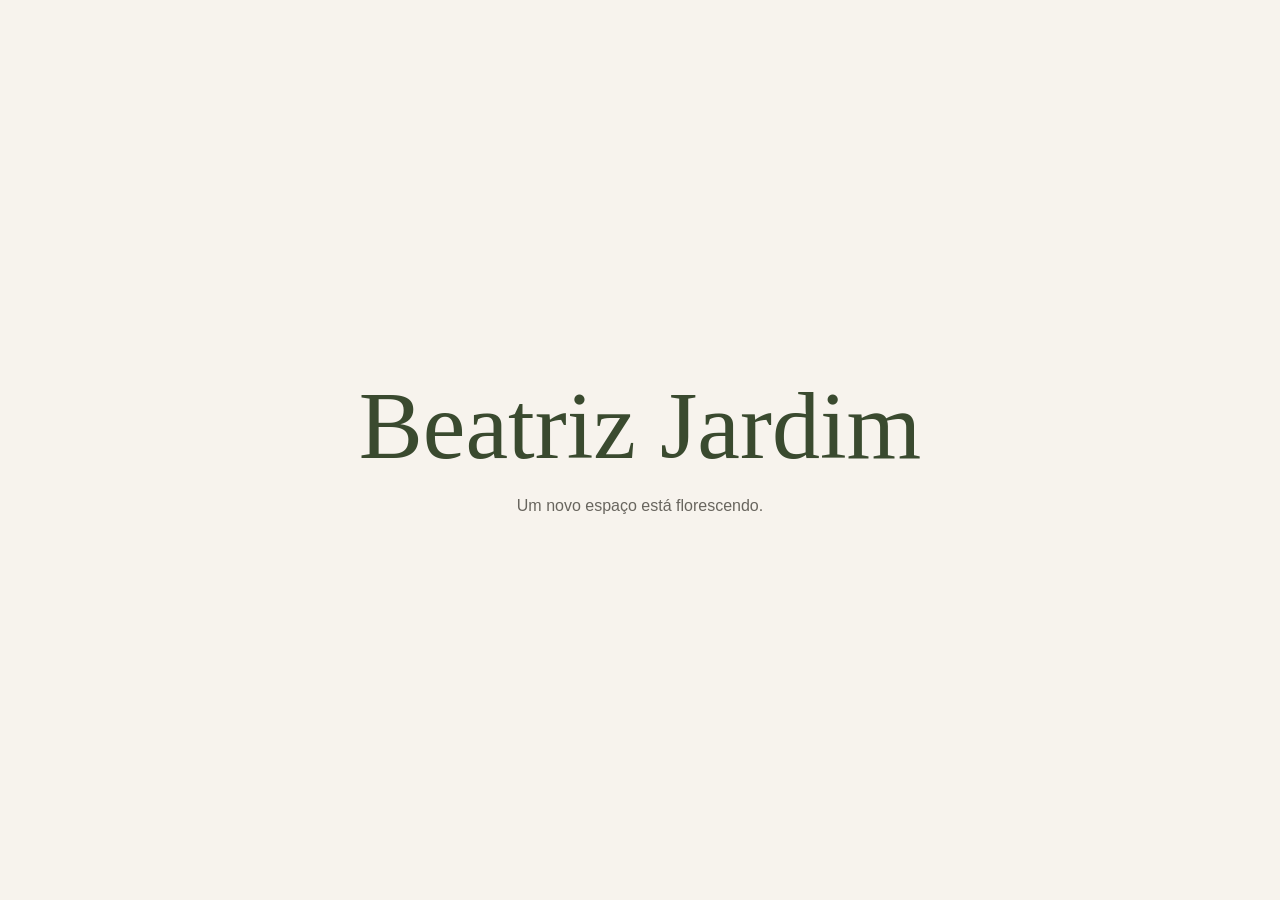
==== commit 5dddeaa6: "Publish course under dedicated path" ====
--- a/deploy/index.html
+++ b/deploy/index.html
@@ -1,380 +1,2 @@
-<!DOCTYPE html><html lang="pt-BR"><head><meta charSet="utf-8"/><meta name="viewport" content="width=device-width, initial-scale=1"/><link rel="preload" as="image" href="/beatriz-jardim-hero.png"/><link rel="preload" as="image" href="/beatriz-jardim-mentora.jpeg"/><link rel="preload" as="image" href="/florescer-logo-centralizado.svg"/><style data-inline-source="/assets/index-_lccg64x.css">/*! tailwindcss v4.2.1 | MIT License | https://tailwindcss.com */
-@layer properties{@supports (((-webkit-hyphens:none)) and (not (margin-trim:inline))) or ((-moz-orient:inline) and (not (color:rgb(from red r g b)))){*,:before,:after,::backdrop{--tw-rotate-x:initial;--tw-rotate-y:initial;--tw-rotate-z:initial;--tw-skew-x:initial;--tw-skew-y:initial;--tw-blur:initial;--tw-brightness:initial;--tw-contrast:initial;--tw-grayscale:initial;--tw-hue-rotate:initial;--tw-invert:initial;--tw-opacity:initial;--tw-saturate:initial;--tw-sepia:initial;--tw-drop-shadow:initial;--tw-drop-shadow-color:initial;--tw-drop-shadow-alpha:100%;--tw-drop-shadow-size:initial}}}@layer theme{:root,:host{--font-sans:ui-sans-serif, system-ui, sans-serif, "Apple Color Emoji", "Segoe UI Emoji", "Segoe UI Symbol", "Noto Color Emoji";--font-mono:ui-monospace, SFMono-Regular, Menlo, Monaco, Consolas, "Liberation Mono", "Courier New", monospace;--spacing:.25rem;--default-font-family:var(--font-sans);--default-mono-font-family:var(--font-mono)}}@layer base{*,:after,:before,::backdrop{box-sizing:border-box;border:0 solid;margin:0;padding:0}::file-selector-button{box-sizing:border-box;border:0 solid;margin:0;padding:0}html,:host{-webkit-text-size-adjust:100%;tab-size:4;line-height:1.5;font-family:var(--default-font-family,ui-sans-serif, system-ui, sans-serif, "Apple Color Emoji", "Segoe UI Emoji", "Segoe UI Symbol", "Noto Color Emoji");font-feature-settings:var(--default-font-feature-settings,normal);font-variation-settings:var(--default-font-variation-settings,normal);-webkit-tap-highlight-color:transparent}hr{height:0;color:inherit;border-top-width:1px}abbr:where([title]){-webkit-text-decoration:underline dotted;text-decoration:underline dotted}h1,h2,h3,h4,h5,h6{font-size:inherit;font-weight:inherit}a{color:inherit;-webkit-text-decoration:inherit;-webkit-text-decoration:inherit;-webkit-text-decoration:inherit;-webkit-text-decoration:inherit;text-decoration:inherit}b,strong{font-weight:bolder}code,kbd,samp,pre{font-family:var(--default-mono-font-family,ui-monospace, SFMono-Regular, Menlo, Monaco, Consolas, "Liberation Mono", "Courier New", monospace);font-feature-settings:var(--default-mono-font-feature-settings,normal);font-variation-settings:var(--default-mono-font-variation-settings,normal);font-size:1em}small{font-size:80%}sub,sup{vertical-align:baseline;font-size:75%;line-height:0;position:relative}sub{bottom:-.25em}sup{top:-.5em}table{text-indent:0;border-color:inherit;border-collapse:collapse}:-moz-focusring{outline:auto}progress{vertical-align:baseline}summary{display:list-item}ol,ul,menu{list-style:none}img,svg,video,canvas,audio,iframe,embed,object{vertical-align:middle;display:block}img,video{max-width:100%;height:auto}button,input,select,optgroup,textarea{font:inherit;font-feature-settings:inherit;font-variation-settings:inherit;letter-spacing:inherit;color:inherit;opacity:1;background-color:#0000;border-radius:0}::file-selector-button{font:inherit;font-feature-settings:inherit;font-variation-settings:inherit;letter-spacing:inherit;color:inherit;opacity:1;background-color:#0000;border-radius:0}:where(select:is([multiple],[size])) optgroup{font-weight:bolder}:where(select:is([multiple],[size])) optgroup option{padding-inline-start:20px}::file-selector-button{margin-inline-end:4px}::placeholder{opacity:1}@supports (not ((-webkit-appearance:-apple-pay-button))) or (contain-intrinsic-size:1px){::placeholder{color:currentColor}@supports (color:color-mix(in lab, red, red)){::placeholder{color:color-mix(in oklab, currentcolor 50%, transparent)}}}textarea{resize:vertical}::-webkit-search-decoration{-webkit-appearance:none}::-webkit-date-and-time-value{min-height:1lh;text-align:inherit}::-webkit-datetime-edit{display:inline-flex}::-webkit-datetime-edit-fields-wrapper{padding:0}::-webkit-datetime-edit{padding-block:0}::-webkit-datetime-edit-year-field{padding-block:0}::-webkit-datetime-edit-month-field{padding-block:0}::-webkit-datetime-edit-day-field{padding-block:0}::-webkit-datetime-edit-hour-field{padding-block:0}::-webkit-datetime-edit-minute-field{padding-block:0}::-webkit-datetime-edit-second-field{padding-block:0}::-webkit-datetime-edit-millisecond-field{padding-block:0}::-webkit-datetime-edit-meridiem-field{padding-block:0}::-webkit-calendar-picker-indicator{line-height:1}:-moz-ui-invalid{box-shadow:none}button,input:where([type=button],[type=reset],[type=submit]){appearance:button}::file-selector-button{appearance:button}::-webkit-inner-spin-button{height:auto}::-webkit-outer-spin-button{height:auto}[hidden]:where(:not([hidden=until-found])){display:none!important}}@layer components;@layer utilities{.visible{visibility:visible}.sr-only{clip-path:inset(50%);white-space:nowrap;border-width:0;width:1px;height:1px;margin:-1px;padding:0;position:absolute;overflow:hidden}.static{position:static}.start{inset-inline-start:var(--spacing)}.end{inset-inline-end:var(--spacing)}.flex{display:flex}.hidden{display:none}.table{display:table}.transform{transform:var(--tw-rotate-x,) var(--tw-rotate-y,) var(--tw-rotate-z,) var(--tw-skew-x,) var(--tw-skew-y,)}.resize{resize:both}.blur{--tw-blur:blur(8px);filter:var(--tw-blur,) var(--tw-brightness,) var(--tw-contrast,) var(--tw-grayscale,) var(--tw-hue-rotate,) var(--tw-invert,) var(--tw-saturate,) var(--tw-sepia,) var(--tw-drop-shadow,)}}:root{--cream:#f6f1e6;--paper:#fbf9f3;--sand:#e8d5b8;--olive:#697654;--olive-dark:#273024;--olive-mid:#4f5d40;--gold:#c79a50;--ink:#273024;--muted:#6c6e65;--line:#39442e29}.sr-only{clip:rect(0,0,0,0);white-space:nowrap;border:0;width:1px;height:1px;margin:-1px;padding:0;position:absolute;overflow:hidden}*{box-sizing:border-box}html{scroll-behavior:smooth}body{background:var(--paper);color:var(--ink);font-family:var(--font-sans),sans-serif;margin:0;font-size:16px;line-height:1.65}a{color:inherit;text-decoration:none}button{font:inherit}.wrap{width:min(1180px,100% - 48px);margin-inline:auto}.narrow{width:min(780px,100% - 48px);margin-inline:auto}.section{padding:110px 0;position:relative;overflow:hidden}.eyebrow{text-transform:uppercase;letter-spacing:.18em;color:var(--olive);margin:0 0 20px;font-size:.72rem;font-weight:700}.eyebrow.light{color:#d9c99f}.center{text-align:center}h1,h2,h3{font-family:var(--font-display),Georgia,serif;letter-spacing:-.025em;margin:0;font-weight:500}h1{font-size:clamp(3.2rem,6.4vw,6.9rem);line-height:.88}h2{font-size:clamp(2.6rem,4.6vw,5.2rem);line-height:.98}h3{font-size:1.7rem;line-height:1.1}.button{text-transform:uppercase;letter-spacing:.08em;border-radius:4px;justify-content:center;align-items:center;gap:28px;padding:17px 25px;font-size:.82rem;font-weight:700;transition:all .2s;display:inline-flex}.button:hover{transform:translateY(-2px)}.button-primary{background:var(--olive-dark);color:#fff;box-shadow:0 12px 32px #27302429}.button-gold{background:var(--gold);color:#1f291c}.full{width:100%}.hero{background:linear-gradient(90deg,#f9f7f1 0%,#f2dfc7 58%,#fbfaf6 100%);min-height:100svh;position:relative;overflow:hidden}.nav{z-index:3;justify-content:space-between;align-items:center;height:92px;display:flex;position:relative}.brand{font:500 1.6rem var(--font-display),serif;color:var(--olive-mid);align-items:center;gap:10px;display:flex}.brand i{font-size:.65rem;line-height:.7;font-family:var(--font-sans);text-transform:uppercase;letter-spacing:.18em;font-style:normal;display:block}.brand-tree{color:var(--olive);font-size:2rem}.nav-cta{text-transform:uppercase;letter-spacing:.12em;border-bottom:1px solid;padding-bottom:4px;font-size:.75rem}.hero-grid{z-index:1;grid-template-columns:1.08fr .92fr;align-items:center;min-height:calc(100svh - 142px);display:grid;position:relative}.hero-copy{z-index:2;padding:60px 0 110px;position:relative}.hero-copy h1{max-width:900px;color:var(--olive-mid)}.hero-sub{color:#4f554b;max-width:580px;margin:32px 0;font-size:1.08rem}.microcopy{color:#77796f;margin:14px 0 0;font-size:.74rem}.hero-portrait{clip-path:ellipse(48% 50% at 52% 52%);filter:saturate(.82)contrast(.96);background-image:url(/beatriz-referencia.png);background-position:51% 22%;background-repeat:no-repeat;background-size:245%;align-self:end;height:85%;min-height:620px;position:relative}.hero-portrait:after{content:"";background:linear-gradient(90deg,#f2dfc752,#0000 30%);position:absolute;inset:0}.hero-portrait span,.about-photo span{letter-spacing:.1em;text-transform:uppercase;background:#ffffffc7;border-radius:2px;padding:5px 8px;font-size:.62rem;position:absolute;bottom:12px;right:12px}.hero-note{background:var(--olive-dark);color:#e9dfc7;text-align:center;letter-spacing:.14em;text-transform:uppercase;z-index:2;padding:14px;font-size:.72rem;position:absolute;bottom:0;left:0;right:0}.pain{background:var(--paper)}.pain h2{text-align:center;margin-bottom:52px}.prose{font-family:var(--font-display),serif;color:#484d43;font-size:1.45rem;line-height:1.55}.prose p{margin:0 0 26px}.pullquote{border-left:2px solid var(--gold);color:var(--olive-mid);padding:8px 0 8px 30px;font-size:1.85rem}.philosophy{background:var(--olive-dark);color:#eef0e7}.philosophy-grid{grid-template-columns:.85fr 1.15fr;align-items:center;gap:90px;display:grid}.philosophy h2{color:#e8dfc9;margin-bottom:34px}.philosophy p:not(.eyebrow){color:#c9cec2;max-width:680px}.garden-art{background:radial-gradient(circle at 50% 18%,#c9a0553d,#0000 27%),linear-gradient(#536048,#30392c);border:1px solid #ffffff21;border-radius:260px 260px 18px 18px;min-height:520px;position:relative;overflow:hidden}.stem{background:#c9a860;width:2px;height:68%;position:absolute;bottom:0;left:50%;transform:rotate(-5deg)}.leaf{background:#82906e;border-radius:100% 0;width:110px;height:55px;position:absolute}.leaf-one{top:45%;left:30%;transform:rotate(10deg)}.leaf-two{top:30%;right:25%;transform:scaleX(-1)rotate(15deg)}.sun{border:1px solid #c9a860;border-radius:50%;width:90px;height:90px;position:absolute;top:13%;left:calc(50% - 45px)}.text-link{color:#e0c487;border-bottom:1px solid #e0c48773;gap:20px;margin-top:18px;padding-bottom:5px;display:inline-flex}.about{background:var(--cream)}.about-grid{grid-template-columns:.9fr 1.1fr;align-items:center;gap:90px;display:grid}.about-photo{background-image:url(/beatriz-referencia.png);background-position:51% 21%;background-size:250%;border-radius:48% 48% 8px 8px;height:680px;position:relative}.about h2{margin-bottom:28px}.lead{font:500 1.55rem/1.45 var(--font-display),serif;color:var(--olive-mid)}.pending{border:1px solid var(--line);background:#ffffff73;gap:16px;margin-top:32px;padding:18px;display:flex}.pending p{margin:0;font-size:.82rem}.pending span{color:var(--gold)}.curriculum{background:var(--sand)}.section-heading{grid-template-columns:1.35fr .65fr;align-items:end;gap:80px;margin-bottom:55px;display:grid}.section-heading>p{color:#5c5d55}.module-list{border-top:1px solid #27302438}.module{border-bottom:1px solid #27302438;grid-template-columns:80px 1fr 50px;align-items:center;gap:20px;padding:30px 4px;display:grid}.module-number{font:500 1.6rem var(--font-display),serif;color:var(--olive)}.module p{color:#56594f;max-width:780px;margin:6px 0 0}.module-arrow{text-align:right;color:var(--olive);font-size:1.5rem}.proof{background:var(--paper)}.proof h2{margin-bottom:18px}.proof-intro{text-align:center;max-width:640px;color:var(--muted);margin:0 auto 48px}.proof-grid{grid-template-columns:repeat(3,1fr);gap:18px;display:grid}.proof-card{background:var(--cream);border:1px solid var(--line);flex-direction:column;min-height:280px;padding:30px;display:flex}.quote{font:500 4rem/1 var(--font-display);color:var(--gold)}.proof-lines{gap:10px;margin:12px 0 42px;display:grid}.proof-lines i{background:#ded9cd;border-radius:10px;height:8px}.proof-lines i:nth-child(2){width:86%}.proof-lines i:nth-child(3){width:63%}.proof-person{align-items:center;gap:12px;margin-top:auto;display:flex}.proof-person>span{background:#c9c7bb;border-radius:50%;width:38px;height:38px}.proof-person p{margin:0;font-size:.7rem;line-height:1.45}.video-placeholder{background:var(--olive-mid);color:#fff;justify-content:center;align-items:center;gap:18px;min-height:150px;margin-top:18px;padding:28px;display:flex}.video-placeholder p{color:#d5d8d0;margin:2px 0}.play{width:48px;height:48px;color:var(--olive-dark);background:#d4b36f;border-radius:50%;place-items:center;display:grid}.audience{background:var(--olive-dark);color:#eef0e7}.audience h2{max-width:800px;margin:0 auto 50px}.audience-grid{grid-template-columns:1fr 1fr;gap:20px;display:grid}.audience-grid article{color:var(--ink);background:#f2ead9;padding:42px}.audience-grid article.muted{color:#eff0e8;background:#374033;border:1px solid #ffffff1f}.audience-mark{text-transform:uppercase;letter-spacing:.12em;border:1px solid;border-radius:99px;margin-bottom:24px;padding:4px 9px;font-size:.65rem;display:inline-block}.audience-grid ul,.included{gap:15px;margin:28px 0 0;padding:0;list-style:none;display:grid}.audience-grid li,.included li{align-items:flex-start;gap:12px;display:flex}.check{color:#75875a;font-weight:800}.x{color:#c9a860;font-size:1.3rem;line-height:1}.offer{background:#eee1cc}.offer-grid{grid-template-columns:1fr .75fr;align-items:center;gap:90px;display:grid}.offer h2{color:var(--olive-mid)}.offer-lead{font:500 1.35rem/1.5 var(--font-display);max-width:620px}.included{grid-template-columns:1fr 1fr}.price-card{background:var(--paper);z-index:1;padding:44px;position:relative;box-shadow:0 30px 70px #493f2b21}.price-label{text-transform:uppercase;letter-spacing:.16em;font-size:.68rem}.price,.price-visual{color:var(--olive-dark);align-items:flex-start;margin:12px 0;display:flex}.price strong{font:500 6rem/.8 var(--font-display)}.price small{font-weight:700}.price-card>p:not(.price-label){color:var(--muted);font-size:.78rem}.safe-note{text-align:center;color:#777;margin-top:13px;font-size:.66rem}.faq{background:var(--paper)}.faq h2{margin-bottom:45px}.faq-list{border-top:1px solid var(--line)}.faq-item{border-bottom:1px solid var(--line)}.faq-item button{width:100%;color:var(--ink);text-align:left;cursor:pointer;background:0 0;border:0;justify-content:space-between;align-items:center;padding:25px 0;font-weight:600;display:flex}.faq-item button span:last-child{font:400 1.8rem var(--font-display);color:var(--olive)}.faq-answer p{color:var(--muted);margin:-4px 50px 25px 0}.final-cta{background:var(--olive-mid);color:#f4f0e5;padding:120px 0}.final-cta h2{max-width:950px;margin:0 auto 28px}.final-cta p:not(.eyebrow){color:#d8ddd1;max-width:630px;margin:0 auto 32px}.final-flower{color:#ffffff09;font-size:24rem;line-height:1;position:absolute;top:-50px;right:-40px}footer{color:#cdd0c6;background:#20271e;padding:38px 0}footer .wrap{justify-content:space-between;align-items:center;gap:30px;display:flex}footer p,footer a:last-child{font-size:.72rem}.footer-brand{color:#d7c69b}@media (width<=900px){.section{padding:82px 0}.hero-grid,.philosophy-grid,.about-grid,.offer-grid{grid-template-columns:1fr}.hero-copy{padding:55px 0 10px}.hero-portrait{clip-path:ellipse(43% 50% at 50% 52%);background-size:210%;width:100%;min-height:560px}.philosophy-grid,.about-grid,.offer-grid{gap:50px}.garden-art{min-height:440px}.about-photo{background-size:220%;height:580px}.section-heading{grid-template-columns:1fr;gap:20px}.proof-grid,.audience-grid,.offer-grid{grid-template-columns:1fr}.price-card{width:100%;max-width:560px;margin:auto}}@media (width<=620px){.wrap,.narrow{width:min(100% - 30px,1180px)}.section{padding:68px 0}.nav{height:74px}.nav-cta{display:none}.hero-grid{min-height:calc(100svh - 120px)}.hero-copy{padding-top:45px}.hero-sub{font-size:.98rem}.button{gap:15px;width:100%;padding-inline:16px}.hero-portrait{background-position:51% 20%;background-size:245%;min-height:430px}.hero-note{padding:10px 15px;font-size:.58rem}.prose{font-size:1.23rem}.pullquote{font-size:1.5rem}.garden-art{min-height:350px}.about-photo{background-size:250%;height:470px}.module{grid-template-columns:48px 1fr}.module-arrow{display:none}.module h3{font-size:1.4rem}.audience-grid article,.price-card{padding:28px 22px}.included{grid-template-columns:1fr}.price strong{font-size:5rem}footer .wrap{text-align:center;flex-direction:column}.final-cta{padding:85px 0}}@media (prefers-reduced-motion:reduce){html{scroll-behavior:auto}*,:before,:after{transition-duration:.01ms!important;animation-duration:.01ms!important}}:focus-visible{outline:3px solid var(--gold);outline-offset:4px}@property --tw-rotate-x{syntax:"*";inherits:false}@property --tw-rotate-y{syntax:"*";inherits:false}@property --tw-rotate-z{syntax:"*";inherits:false}@property --tw-skew-x{syntax:"*";inherits:false}@property --tw-skew-y{syntax:"*";inherits:false}@property --tw-blur{syntax:"*";inherits:false}@property --tw-brightness{syntax:"*";inherits:false}@property --tw-contrast{syntax:"*";inherits:false}@property --tw-grayscale{syntax:"*";inherits:false}@property --tw-hue-rotate{syntax:"*";inherits:false}@property --tw-invert{syntax:"*";inherits:false}@property --tw-opacity{syntax:"*";inherits:false}@property --tw-saturate{syntax:"*";inherits:false}@property --tw-sepia{syntax:"*";inherits:false}@property --tw-drop-shadow{syntax:"*";inherits:false}@property --tw-drop-shadow-color{syntax:"*";inherits:false}@property --tw-drop-shadow-alpha{syntax:"<percentage>";inherits:false;initial-value:100%}@property --tw-drop-shadow-size{syntax:"*";inherits:false}.nova-page{--olive:#3a4a2f;--leaf:#5a7a3e;--terracotta:#c1784a;--cream:#f7f3ed;--earth:#2a2a23;--beige:#e8dfd3;--gold:#b8924a;background:var(--cream);color:var(--earth);font-family:var(--font-sans),sans-serif;overflow:hidden}.nova-page *{box-sizing:border-box}.nova-page h1,.nova-page h2,.nova-page h3,.nova-page h4{font-family:var(--font-display),serif;letter-spacing:-.025em;margin:0;font-weight:500}.nova-page h1{font-size:clamp(3.2rem,5.3vw,5.6rem);line-height:.94}.nova-page h2{font-size:clamp(2.5rem,4vw,4.6rem);line-height:1}.nova-page h3{font-size:1.75rem;line-height:1.1}.nova-page p{margin:0}.nova-container{width:min(1200px,100% - 96px);margin-inline:auto}.nova-reading{width:min(820px,100% - 48px);margin-inline:auto}.nova-section{padding:110px 0;position:relative}.nova-kicker{text-transform:uppercase;letter-spacing:.18em;color:var(--leaf);font-weight:700;margin-bottom:20px!important;font-size:.72rem!important}.nova-kicker.light{color:#d2b77a}.nova-button{background:var(--terracotta);color:var(--cream);border-radius:4px;justify-content:space-between;align-items:center;gap:30px;padding:18px 24px 18px 32px;font-size:1rem;font-weight:700;transition:transform .3s,box-shadow .3s,background .3s;display:inline-flex;position:relative;overflow:hidden;box-shadow:0 4px 20px #c1784a4d}.nova-button:before{content:"";background:linear-gradient(110deg,#0000 20%,#ffffff3d 48%,#0000 75%);transition:transform .65s;position:absolute;inset:0;transform:translate(-120%)}.nova-button:hover{background:#ad6840;transform:translateY(-3px);box-shadow:0 12px 34px #c1784a66}.nova-button:hover:before{transform:translate(120%)}.nova-button span,.nova-button b{z-index:1;position:relative}.nova-button b{font-size:1.2rem}.nova-button.secondary{color:#f3e9dc;box-shadow:none;background:0 0;border:1px solid #cf9e78}.nova-button.secondary:hover{background:var(--terracotta)}.nova-hero{background:var(--cream);position:relative;overflow:hidden}.nova-logo{display:block}.nova-logo img{object-fit:contain;width:100%;height:100%;display:block}.nova-hero-grid{grid-template-columns:1.08fr .92fr;align-items:center;gap:54px;padding:34px 0 22px;display:grid}.nova-hero-copy{z-index:2;padding:20px 0;position:relative}.nova-hero-copy h1{max-width:780px;color:var(--olive)}.nova-hero-copy h1 em{color:var(--terracotta);font-weight:500}.nova-lead{color:#59594f;max-width:650px;font-size:1.06rem;line-height:1.75;margin:26px 0 22px!important}.nova-support{color:#777268;font-size:.72rem;margin:12px 0 0 5px!important}.nova-portrait-wrap{justify-content:center;align-items:center;width:100%;display:flex;position:relative}.nova-portrait{object-fit:contain;width:100%;height:auto;display:block}.hero-orbit{border:1px solid #3a4a2f17;border-radius:50%;position:absolute}.orbit-one{width:640px;height:640px;top:-170px;right:-210px}.orbit-two{background:#5a7a3e09;width:360px;height:360px;bottom:-110px;left:-180px}.nova-marquee{background:var(--terracotta);color:var(--cream);padding:14px 0;overflow:hidden}.nova-marquee>div{width:max-content;animation:26s linear infinite marquee;display:flex}.nova-marquee span{font:500 1.1rem var(--font-display),serif;text-transform:uppercase;letter-spacing:.12em;white-space:nowrap;align-items:center;display:flex}.nova-marquee i{color:#ecd1bb;margin:0 38px;font-style:normal}.nova-marquee:hover>div{animation-play-state:paused}@keyframes marquee{to{transform:translate(-50%)}}.nova-pain{background:var(--cream)}.nova-pain h2{margin-bottom:52px}.nova-copy{color:#515149;gap:25px;font-size:1.05rem;line-height:1.85;display:grid}.nova-copy blockquote{font:500 clamp(1.8rem,3vw,2.8rem)/1.25 var(--font-display),serif;color:var(--olive);border-left:3px solid var(--terracotta);margin:15px 0;padding:10px 0 10px 28px}.nova-closing-line{color:var(--olive);font:600 1.55rem/1.45 var(--font-display),serif!important}.nova-philosophy{background:var(--olive);color:var(--cream);overflow:hidden}.philosophy-grid{z-index:2;grid-template-columns:.38fr 1.62fr;gap:60px;display:grid;position:relative}.philosophy-mark{border-right:1px solid #f7f3ed2e;padding-top:6px}.philosophy-mark>span{color:#d9b16c;border:1px solid #dab97b85;border-radius:50%;place-items:center;width:78px;height:78px;font-size:1.8rem;display:grid}.philosophy-mark p{font:.68rem/1.5 var(--font-sans),sans-serif;text-transform:uppercase;letter-spacing:.18em;margin-top:23px}.nova-philosophy h2{max-width:900px;margin-bottom:38px}.nova-philosophy h2 em{color:#d9b16c}.nova-dark-copy{color:#dcded6;gap:20px;max-width:760px;margin-bottom:34px;line-height:1.8;display:grid}.botanical-lines{opacity:.14;position:absolute;inset:0}.botanical-lines i{border:1px solid #d0af72;border-radius:50% 0 50% 50%;width:420px;height:700px;position:absolute;top:-100px;right:-180px;transform:rotate(22deg)}.botanical-lines i:nth-child(2){width:200px;height:430px;top:220px;right:120px;transform:rotate(-25deg)}.botanical-lines i:nth-child(3){width:300px;height:300px;bottom:-120px;left:-210px}.nova-about{background:var(--beige)}.nova-about-grid{grid-template-columns:.82fr 1.18fr;align-items:start;gap:90px;display:grid}.about-image{height:650px;padding:18px;position:sticky;top:24px}.about-image:before{content:"";pointer-events:none;border:1px solid #b8924a94;border-radius:50% 50% 3px 3px/24% 24% 3px 3px;position:absolute;inset:0}.about-image img{object-fit:cover;object-position:center 38%;border-radius:50% 50% 3px 3px/23% 23% 3px 3px;width:100%;height:100%;display:block}.nova-about h2{margin-bottom:32px}.about-copy{color:#525149;gap:19px;font-size:1rem;line-height:1.76;display:grid}.about-copy strong{color:var(--olive)}.about-closing{border-left:3px solid var(--terracotta);font:500 1.2rem/1.5 var(--font-display),serif;background:#f7f3ed8c;padding:18px 22px}.nova-curriculum{background:var(--cream)}.nova-section-head{grid-template-columns:1.2fr .8fr;align-items:end;gap:80px;margin-bottom:60px;display:grid}.nova-section-head>p{color:#66645c;line-height:1.7}.modules-grid{grid-template-columns:1fr 1fr;gap:20px;display:grid}.module-card{border-left:4px solid var(--leaf);background:#ffffff9e;border-radius:0 8px 8px 0;padding:34px;transition:all .3s;box-shadow:0 2px 12px #3a4a2f14}.module-card:hover{border-left-width:7px;transform:translateY(-4px);box-shadow:0 14px 34px #3a4a2f1f}.module-card>span{font:600 1.1rem var(--font-display),serif;color:var(--gold)}.module-card h3{margin:18px 0 12px}.module-card p{color:#5f5d54;font-size:.9rem;line-height:1.7}.module-card small{color:var(--terracotta);margin-top:18px;display:block}.masterclass-head{margin:75px 0 30px}.masterclass-head h3{font-size:2.5rem}.master-grid{grid-template-columns:repeat(3,1fr);gap:15px;display:grid}.master-grid article{background:var(--beige);border-radius:8px;gap:15px;padding:24px;transition:all .3s;display:flex}.master-grid article:hover{background:#ede6dc;transform:translateY(-3px)}.master-grid article>span{background:var(--gold);color:#fff;border-radius:50%;flex:0 0 34px;place-items:center;width:34px;height:34px;font-size:.65rem;display:grid}.master-grid h4{font-size:1.25rem}.master-grid p{color:#605e56;margin-top:6px;font-size:.78rem;line-height:1.5}.center-button{text-align:center;margin-top:46px}.nova-proof{background:var(--beige)}.proof-heading{text-align:center;max-width:780px;margin:0 auto 50px}.proof-heading>p:last-child{color:#68655e;margin-top:18px}.proof-grid{grid-template-columns:repeat(3,1fr);align-items:start;gap:18px;display:grid}.proof-grid figure{background:var(--cream);border:1px solid #b8924a38;margin:0;padding:12px;transition:transform .3s,box-shadow .3s;box-shadow:0 12px 34px #3a4a2f17}.proof-grid figure:hover{transform:translateY(-5px);box-shadow:0 20px 44px #3a4a2f24}.proof-grid img{width:100%;height:auto;display:block}.proof-grid figcaption{color:#666158;text-align:center;text-transform:uppercase;letter-spacing:.08em;padding:14px 8px 6px;font-size:.7rem;line-height:1.45}.nova-audience{background:var(--beige)}.audience-title{max-width:850px;margin-bottom:50px}.audience-grid{grid-template-columns:1fr 1fr;display:grid}.audience-grid article{background:var(--cream);padding:42px}.audience-grid article.not-for{background:var(--earth);color:var(--cream)}.decision-label{text-transform:uppercase;letter-spacing:.16em;color:var(--leaf);font-size:.7rem;font-weight:700}.not-for .decision-label{color:#cfaa6a}.audience-grid ul{gap:18px;margin:28px 0 0;padding:0;list-style:none;display:grid}.audience-grid li{gap:12px;line-height:1.5;display:flex}.audience-grid li b{color:var(--leaf)}.not-for li b{color:var(--terracotta)}.nova-offer{background:var(--olive);color:var(--cream);overflow:hidden}.offer-heading{max-width:900px;margin-bottom:60px;position:relative}.offer-grid{z-index:2;grid-template-columns:1.1fr .9fr;align-items:start;gap:60px;display:grid;position:relative}.offer-stack{border-top:1px solid #f7f3ed2e}.offer-stack article{border-bottom:1px solid #f7f3ed2e;grid-template-columns:34px 1fr;gap:10px;padding:18px 0;display:grid}.offer-stack article>span{color:#d5b471}.offer-stack h3{font:600 .92rem var(--font-sans),sans-serif;letter-spacing:0}.offer-stack p{color:#c4c9bf;margin-top:4px;font-size:.74rem}.checkout-card{background:var(--cream);color:var(--earth);text-align:center;padding:42px 38px;box-shadow:0 24px 70px #0000002e}.checkout-card>p:first-child{text-transform:uppercase;letter-spacing:.15em;color:var(--leaf);font-size:.7rem}.offer-anchor{color:#625e56;background:#c1784a1a;gap:5px;margin-top:20px;padding:12px;display:grid}.offer-anchor span{font-size:.8rem}.offer-anchor s{color:#8b8177}.offer-anchor strong{text-transform:uppercase;letter-spacing:.1em;color:var(--terracotta);font-size:.72rem}.installment-label{text-transform:uppercase;letter-spacing:.14em;margin-top:18px;font-size:.82rem}.installment-price{color:var(--olive);justify-content:center;align-items:flex-start;margin:0 0 3px;display:flex}.installment-price small{font:600 1rem var(--font-sans),sans-serif;margin:18px 4px 0 0}.installment-price strong{font:600 clamp(5.5rem,9vw,8.2rem)/.83 var(--font-display),serif}.installment-price sup{font:600 2.2rem var(--font-display),serif;margin-top:12px}.cash-price{color:#5f5d54;font-size:.9rem}.checkout-card ul{text-align:left;grid-template-columns:1fr 1fr;gap:10px;max-width:380px;margin:27px auto;padding:0;font-size:.76rem;list-style:none;display:grid}.checkout-card li span{color:var(--leaf)}.checkout-card .nova-button{width:100%}.checkout-card>small{text-align:center;color:#777;margin-top:11px;display:block}.payment-methods{background:var(--olive);opacity:.72;width:min(100%,372px);height:16px;margin:18px auto 0;-webkit-mask:url(/pagamentos.svg) 50%/contain no-repeat;mask:url(/pagamentos.svg) 50%/contain no-repeat}.offer-rings{border:1px solid #b8924a26;border-radius:50%;width:700px;height:700px;position:absolute;bottom:-300px;right:-350px}.offer-rings:after{content:"";border:1px solid #b8924a26;border-radius:50%;position:absolute;inset:80px}.nova-guarantee-section{background:var(--beige);overflow:hidden}.guarantee-grid{z-index:2;grid-template-columns:.72fr 1.28fr;align-items:center;gap:90px;display:grid;position:relative}.guarantee-grid h2{color:var(--olive);margin-bottom:25px}.guarantee-grid>div:last-child>p{color:#55534c;max-width:680px;line-height:1.8}.guarantee-seal{place-items:center;display:grid}.guarantee-seal>div{background:var(--olive);width:330px;height:330px;color:var(--cream);text-align:center;border-radius:50%;place-content:center;display:grid;position:relative;box-shadow:0 0 0 22px #3a4a2f14,0 0 0 23px #3a4a2f38}.guarantee-seal>div:before{content:"";border:1px dashed #dab97b8c;border-radius:50%;animation:28s linear infinite seal-spin;position:absolute;inset:28px}.guarantee-seal span{font:600 7rem/.75 var(--font-display),serif;color:#d8b472}.guarantee-seal p{text-transform:uppercase;letter-spacing:.15em;margin-top:18px;font-size:.72rem}.guarantee-next{color:var(--olive);border-bottom:1px solid #3a4a2f59;gap:22px;margin-top:28px;padding-bottom:6px;font-weight:700;display:inline-flex}.guarantee-art i{border:1px solid #5a7a3e21;border-radius:50% 0 50% 50%;width:420px;height:650px;position:absolute;bottom:-340px;right:-230px;transform:rotate(25deg)}.guarantee-art i:nth-child(2){bottom:-430px;right:-80px}.guarantee-art i:nth-child(3){top:-380px;left:-260px}@keyframes seal-spin{to{transform:rotate(360deg)}}.nova-faq{background:var(--cream)}.faq-title{margin-bottom:42px}.nova-faq-list{border-top:1px solid var(--beige)}.nova-faq-list details{border-bottom:1px solid var(--beige)}.nova-faq-list summary{cursor:pointer;justify-content:space-between;gap:20px;padding:25px 0;font-weight:600;list-style:none;transition:all .25s;display:flex}.nova-faq-list summary::-webkit-details-marker{display:none}.nova-faq-list summary:hover{color:var(--leaf)}.nova-faq-list summary b{font:500 1.8rem var(--font-display),serif;color:var(--terracotta);transition:transform .3s}.nova-faq-list details[open] summary b{transform:rotate(45deg)}.nova-faq-list details>div{opacity:0;grid-template-rows:0fr;transition:grid-template-rows .4s,opacity .4s;display:grid}.nova-faq-list details[open]>div{opacity:1;grid-template-rows:1fr}.nova-faq-list details>div p{color:#5f5c54;margin:0 55px 25px 0;line-height:1.75;overflow:hidden}.nova-final{background:var(--earth);color:var(--cream);text-align:center;overflow:hidden}.nova-final .nova-reading{z-index:2;position:relative}.final-logo{object-fit:contain;filter:brightness(0)invert();opacity:.92;width:280px;height:106px;margin:0 auto 24px;display:block}.nova-final h2{margin-bottom:32px}.final-copy{color:#d5d2cb;gap:15px;line-height:1.7;display:grid}.final-anchor{color:#aaa69e;text-transform:uppercase;letter-spacing:.1em;font-size:.78rem;margin:30px 0 2px!important}.final-price{font:500 2rem var(--font-display),serif;color:#dab97b;margin:0 0 22px!important}.final-price span{font:500 .85rem var(--font-sans),sans-serif;color:#d5d2cb;display:block}.final-guarantee{color:#bbb8b1;font-size:.7rem;margin-top:14px!important}.final-leaf{border:1px solid #c1784a1f;border-radius:50% 0 50% 50%;width:600px;height:900px;position:absolute;top:-200px;right:-330px;transform:rotate(20deg)}.nova-footer{color:#aeadab;background:#1f211c;padding:35px 0}.nova-footer .nova-container{justify-content:space-between;align-items:center;gap:20px;display:flex}.footer-logo{filter:brightness(0)invert();opacity:.88;width:170px;height:64px}.nova-footer p,.nova-footer>a:last-child{font-size:.68rem}[data-reveal]{opacity:0;transition:opacity .75s cubic-bezier(.2,.7,.2,1),transform .75s cubic-bezier(.2,.7,.2,1)}[data-reveal=up]{transform:translateY(32px)}[data-reveal=left]{transform:translate(-48px)}[data-reveal=right]{transform:translate(48px)}[data-reveal].is-visible{opacity:1;transform:translate(0)}@media (width<=900px){.nova-container{width:min(100% - 48px,1200px)}.nova-section{padding:85px 0}.nova-hero-grid,.nova-about-grid,.philosophy-grid,.offer-grid,.guarantee-grid{grid-template-columns:1fr}.nova-hero-grid{padding:22px 0 18px}.nova-portrait-wrap{order:1;max-width:540px;margin-inline:auto}.nova-hero-copy{order:2;padding:8px 0 6px}.philosophy-grid,.nova-about-grid,.offer-grid,.guarantee-grid{gap:45px}.philosophy-mark{border-bottom:1px solid #f7f3ed2e;border-right:0;padding-bottom:20px}.about-image{height:540px;position:relative;top:auto}.nova-section-head{grid-template-columns:1fr;gap:18px}.master-grid{grid-template-columns:1fr 1fr}.proof-grid{grid-template-columns:1fr}.checkout-card{width:100%;max-width:580px;margin:auto}}@media (width<=650px){.nova-container,.nova-reading{width:min(100% - 32px,1200px)}.nova-section{padding:64px 0}.nova-page h1{font-size:2.95rem}.nova-page h2{font-size:2.35rem}.nova-hero-grid{gap:8px;padding:8px 0 12px}.nova-portrait-wrap{width:min(100%,440px)}.nova-hero-copy{padding:0 0 4px}.nova-lead{font-size:.95rem}.nova-button{width:100%;padding:16px 16px 16px 20px;font-size:.86rem}.nova-pain h2{margin-bottom:35px}.nova-copy{font-size:.97rem}.modules-grid,.master-grid,.audience-grid{grid-template-columns:1fr}.module-card{padding:26px}.about-image{height:470px}.checkout-card{padding:30px 20px}.checkout-card ul{grid-template-columns:1fr}.installment-price strong{font-size:7rem}.guarantee-seal>div{width:255px;height:255px}.guarantee-seal span{font-size:5.8rem}.nova-footer .nova-container{text-align:center;flex-direction:column}.nova-marquee i{margin:0 24px}}.offer-content-grid{z-index:2;grid-template-columns:.9fr 1.1fr;align-items:center;gap:48px;display:grid;position:relative}.offer-mockup{align-self:center;margin:0}.offer-mockup img{filter:drop-shadow(0 28px 35px #0000003d);width:118%;max-width:none;height:auto;margin-left:-9%;display:block}.offer-checkout{z-index:3;width:min(100%,610px);margin:68px auto 0;position:relative}.offer-heading-centered{text-align:center;max-width:960px;margin:0 auto 46px}.offer-mockup-wide{z-index:2;width:min(100%,1100px);margin:0 auto 34px;position:relative}.offer-mockup-wide img{width:100%;max-width:100%;margin:0 auto}.offer-stack-columns{border-top:0;grid-template-columns:repeat(2,minmax(0,1fr));column-gap:48px;width:min(100%,1000px);margin:0 auto;display:grid}.offer-stack-columns article{border-top:1px solid #f7f3ed2e;border-bottom:0}.proof-grid{grid-template-columns:repeat(6,minmax(0,1fr))}.proof-grid figure{grid-column:span 2}.proof-grid figure:nth-child(4),.proof-grid figure:nth-child(5){grid-column:span 3}@media (width<=900px){.offer-content-grid{grid-template-columns:1fr;gap:35px}.offer-mockup{order:-1}.offer-mockup img{width:100%;margin-left:0}.offer-checkout{margin-top:48px}.proof-grid{grid-template-columns:1fr}.proof-grid figure,.proof-grid figure:nth-child(4),.proof-grid figure:nth-child(5){grid-column:auto}}@media (width<=650px){.offer-content-grid{gap:24px}.offer-mockup{margin-inline:-10px}.offer-mockup-wide{margin:0 auto 22px}.offer-stack-columns{grid-template-columns:1fr}.offer-checkout{margin-top:38px}}@media (prefers-reduced-motion:reduce){.nova-page *,.nova-page :before,.nova-page :after{scroll-behavior:auto!important;transition-duration:.01ms!important;animation-duration:.01ms!important;animation-iteration-count:1!important}[data-reveal]{opacity:1;transform:none}.nova-marquee>div{animation:none}}.nova-page :focus-visible{outline:2px solid var(--leaf);outline-offset:4px}
-</style><title>Florescer na Clínica | Método Jardim</title><meta name="description" content="Estruture sua clínica como um negócio sustentável sem abrir mão da ética e da vocação."/>
-<link rel="preload" href="/assets/_vinext_fonts/cormorant-garamond-55cbec71eba1/cormorant-garamond-dd44b623.woff2" as="font" type="font/woff2" crossorigin />
-<link rel="preload" href="/assets/_vinext_fonts/cormorant-garamond-55cbec71eba1/cormorant-garamond-44d82aa9.woff2" as="font" type="font/woff2" crossorigin />
-<link rel="preload" href="/assets/_vinext_fonts/cormorant-garamond-55cbec71eba1/cormorant-garamond-7f5a19db.woff2" as="font" type="font/woff2" crossorigin />
-<link rel="preload" href="/assets/_vinext_fonts/cormorant-garamond-55cbec71eba1/cormorant-garamond-21114939.woff2" as="font" type="font/woff2" crossorigin />
-<link rel="preload" href="/assets/_vinext_fonts/cormorant-garamond-55cbec71eba1/cormorant-garamond-e99b45a2.woff2" as="font" type="font/woff2" crossorigin />
-<link rel="preload" href="/assets/_vinext_fonts/manrope-35218281b57f/manrope-37facb2a.woff2" as="font" type="font/woff2" crossorigin />
-<link rel="preload" href="/assets/_vinext_fonts/manrope-35218281b57f/manrope-c9a5f13c.woff2" as="font" type="font/woff2" crossorigin />
-<link rel="preload" href="/assets/_vinext_fonts/manrope-35218281b57f/manrope-f00fa027.woff2" as="font" type="font/woff2" crossorigin />
-<link rel="preload" href="/assets/_vinext_fonts/manrope-35218281b57f/manrope-bd6e7fdc.woff2" as="font" type="font/woff2" crossorigin />
-<link rel="preload" href="/assets/_vinext_fonts/manrope-35218281b57f/manrope-76dcfc73.woff2" as="font" type="font/woff2" crossorigin />
-<link rel="preload" href="/assets/_vinext_fonts/manrope-35218281b57f/manrope-81401990.woff2" as="font" type="font/woff2" crossorigin />
-<style data-vinext-fonts>/* cyrillic-ext */
-@font-face {
-  font-family: 'Cormorant Garamond';
-  font-style: normal;
-  font-weight: 400;
-  font-display: swap;
-  src: url(/assets/_vinext_fonts/cormorant-garamond-55cbec71eba1/cormorant-garamond-dd44b623.woff2) format('woff2');
-  unicode-range: U+0460-052F, U+1C80-1C8A, U+20B4, U+2DE0-2DFF, U+A640-A69F, U+FE2E-FE2F;
-}
-/* cyrillic */
-@font-face {
-  font-family: 'Cormorant Garamond';
-  font-style: normal;
-  font-weight: 400;
-  font-display: swap;
-  src: url(/assets/_vinext_fonts/cormorant-garamond-55cbec71eba1/cormorant-garamond-44d82aa9.woff2) format('woff2');
-  unicode-range: U+0301, U+0400-045F, U+0490-0491, U+04B0-04B1, U+2116;
-}
-/* vietnamese */
-@font-face {
-  font-family: 'Cormorant Garamond';
-  font-style: normal;
-  font-weight: 400;
-  font-display: swap;
-  src: url(/assets/_vinext_fonts/cormorant-garamond-55cbec71eba1/cormorant-garamond-7f5a19db.woff2) format('woff2');
-  unicode-range: U+0102-0103, U+0110-0111, U+0128-0129, U+0168-0169, U+01A0-01A1, U+01AF-01B0, U+0300-0301, U+0303-0304, U+0308-0309, U+0323, U+0329, U+1EA0-1EF9, U+20AB;
-}
-/* latin-ext */
-@font-face {
-  font-family: 'Cormorant Garamond';
-  font-style: normal;
-  font-weight: 400;
-  font-display: swap;
-  src: url(/assets/_vinext_fonts/cormorant-garamond-55cbec71eba1/cormorant-garamond-21114939.woff2) format('woff2');
-  unicode-range: U+0100-02BA, U+02BD-02C5, U+02C7-02CC, U+02CE-02D7, U+02DD-02FF, U+0304, U+0308, U+0329, U+1D00-1DBF, U+1E00-1E9F, U+1EF2-1EFF, U+2020, U+20A0-20AB, U+20AD-20C0, U+2113, U+2C60-2C7F, U+A720-A7FF;
-}
-/* latin */
-@font-face {
-  font-family: 'Cormorant Garamond';
-  font-style: normal;
-  font-weight: 400;
-  font-display: swap;
-  src: url(/assets/_vinext_fonts/cormorant-garamond-55cbec71eba1/cormorant-garamond-e99b45a2.woff2) format('woff2');
-  unicode-range: U+0000-00FF, U+0131, U+0152-0153, U+02BB-02BC, U+02C6, U+02DA, U+02DC, U+0304, U+0308, U+0329, U+2000-206F, U+20AC, U+2122, U+2191, U+2193, U+2212, U+2215, U+FEFF, U+FFFD;
-}
-/* cyrillic-ext */
-@font-face {
-  font-family: 'Cormorant Garamond';
-  font-style: normal;
-  font-weight: 500;
-  font-display: swap;
-  src: url(/assets/_vinext_fonts/cormorant-garamond-55cbec71eba1/cormorant-garamond-dd44b623.woff2) format('woff2');
-  unicode-range: U+0460-052F, U+1C80-1C8A, U+20B4, U+2DE0-2DFF, U+A640-A69F, U+FE2E-FE2F;
-}
-/* cyrillic */
-@font-face {
-  font-family: 'Cormorant Garamond';
-  font-style: normal;
-  font-weight: 500;
-  font-display: swap;
-  src: url(/assets/_vinext_fonts/cormorant-garamond-55cbec71eba1/cormorant-garamond-44d82aa9.woff2) format('woff2');
-  unicode-range: U+0301, U+0400-045F, U+0490-0491, U+04B0-04B1, U+2116;
-}
-/* vietnamese */
-@font-face {
-  font-family: 'Cormorant Garamond';
-  font-style: normal;
-  font-weight: 500;
-  font-display: swap;
-  src: url(/assets/_vinext_fonts/cormorant-garamond-55cbec71eba1/cormorant-garamond-7f5a19db.woff2) format('woff2');
-  unicode-range: U+0102-0103, U+0110-0111, U+0128-0129, U+0168-0169, U+01A0-01A1, U+01AF-01B0, U+0300-0301, U+0303-0304, U+0308-0309, U+0323, U+0329, U+1EA0-1EF9, U+20AB;
-}
-/* latin-ext */
-@font-face {
-  font-family: 'Cormorant Garamond';
-  font-style: normal;
-  font-weight: 500;
-  font-display: swap;
-  src: url(/assets/_vinext_fonts/cormorant-garamond-55cbec71eba1/cormorant-garamond-21114939.woff2) format('woff2');
-  unicode-range: U+0100-02BA, U+02BD-02C5, U+02C7-02CC, U+02CE-02D7, U+02DD-02FF, U+0304, U+0308, U+0329, U+1D00-1DBF, U+1E00-1E9F, U+1EF2-1EFF, U+2020, U+20A0-20AB, U+20AD-20C0, U+2113, U+2C60-2C7F, U+A720-A7FF;
-}
-/* latin */
-@font-face {
-  font-family: 'Cormorant Garamond';
-  font-style: normal;
-  font-weight: 500;
-  font-display: swap;
-  src: url(/assets/_vinext_fonts/cormorant-garamond-55cbec71eba1/cormorant-garamond-e99b45a2.woff2) format('woff2');
-  unicode-range: U+0000-00FF, U+0131, U+0152-0153, U+02BB-02BC, U+02C6, U+02DA, U+02DC, U+0304, U+0308, U+0329, U+2000-206F, U+20AC, U+2122, U+2191, U+2193, U+2212, U+2215, U+FEFF, U+FFFD;
-}
-/* cyrillic-ext */
-@font-face {
-  font-family: 'Cormorant Garamond';
-  font-style: normal;
-  font-weight: 600;
-  font-display: swap;
-  src: url(/assets/_vinext_fonts/cormorant-garamond-55cbec71eba1/cormorant-garamond-dd44b623.woff2) format('woff2');
-  unicode-range: U+0460-052F, U+1C80-1C8A, U+20B4, U+2DE0-2DFF, U+A640-A69F, U+FE2E-FE2F;
-}
-/* cyrillic */
-@font-face {
-  font-family: 'Cormorant Garamond';
-  font-style: normal;
-  font-weight: 600;
-  font-display: swap;
-  src: url(/assets/_vinext_fonts/cormorant-garamond-55cbec71eba1/cormorant-garamond-44d82aa9.woff2) format('woff2');
-  unicode-range: U+0301, U+0400-045F, U+0490-0491, U+04B0-04B1, U+2116;
-}
-/* vietnamese */
-@font-face {
-  font-family: 'Cormorant Garamond';
-  font-style: normal;
-  font-weight: 600;
-  font-display: swap;
-  src: url(/assets/_vinext_fonts/cormorant-garamond-55cbec71eba1/cormorant-garamond-7f5a19db.woff2) format('woff2');
-  unicode-range: U+0102-0103, U+0110-0111, U+0128-0129, U+0168-0169, U+01A0-01A1, U+01AF-01B0, U+0300-0301, U+0303-0304, U+0308-0309, U+0323, U+0329, U+1EA0-1EF9, U+20AB;
-}
-/* latin-ext */
-@font-face {
-  font-family: 'Cormorant Garamond';
-  font-style: normal;
-  font-weight: 600;
-  font-display: swap;
-  src: url(/assets/_vinext_fonts/cormorant-garamond-55cbec71eba1/cormorant-garamond-21114939.woff2) format('woff2');
-  unicode-range: U+0100-02BA, U+02BD-02C5, U+02C7-02CC, U+02CE-02D7, U+02DD-02FF, U+0304, U+0308, U+0329, U+1D00-1DBF, U+1E00-1E9F, U+1EF2-1EFF, U+2020, U+20A0-20AB, U+20AD-20C0, U+2113, U+2C60-2C7F, U+A720-A7FF;
-}
-/* latin */
-@font-face {
-  font-family: 'Cormorant Garamond';
-  font-style: normal;
-  font-weight: 600;
-  font-display: swap;
-  src: url(/assets/_vinext_fonts/cormorant-garamond-55cbec71eba1/cormorant-garamond-e99b45a2.woff2) format('woff2');
-  unicode-range: U+0000-00FF, U+0131, U+0152-0153, U+02BB-02BC, U+02C6, U+02DA, U+02DC, U+0304, U+0308, U+0329, U+2000-206F, U+20AC, U+2122, U+2191, U+2193, U+2212, U+2215, U+FEFF, U+FFFD;
-}
-
-.__font_cormorant_garamond_0rf26dl { font-family: 'Cormorant Garamond', sans-serif; }
-
-.__variable_cormorant_garamond_0rf26dl { --font-display: 'Cormorant Garamond', sans-serif; }
-
-/* cyrillic-ext */
-@font-face {
-  font-family: 'Manrope';
-  font-style: normal;
-  font-weight: 400;
-  font-display: swap;
-  src: url(/assets/_vinext_fonts/manrope-35218281b57f/manrope-37facb2a.woff2) format('woff2');
-  unicode-range: U+0460-052F, U+1C80-1C8A, U+20B4, U+2DE0-2DFF, U+A640-A69F, U+FE2E-FE2F;
-}
-/* cyrillic */
-@font-face {
-  font-family: 'Manrope';
-  font-style: normal;
-  font-weight: 400;
-  font-display: swap;
-  src: url(/assets/_vinext_fonts/manrope-35218281b57f/manrope-c9a5f13c.woff2) format('woff2');
-  unicode-range: U+0301, U+0400-045F, U+0490-0491, U+04B0-04B1, U+2116;
-}
-/* greek */
-@font-face {
-  font-family: 'Manrope';
-  font-style: normal;
-  font-weight: 400;
-  font-display: swap;
-  src: url(/assets/_vinext_fonts/manrope-35218281b57f/manrope-f00fa027.woff2) format('woff2');
-  unicode-range: U+0370-0377, U+037A-037F, U+0384-038A, U+038C, U+038E-03A1, U+03A3-03FF;
-}
-/* vietnamese */
-@font-face {
-  font-family: 'Manrope';
-  font-style: normal;
-  font-weight: 400;
-  font-display: swap;
-  src: url(/assets/_vinext_fonts/manrope-35218281b57f/manrope-bd6e7fdc.woff2) format('woff2');
-  unicode-range: U+0102-0103, U+0110-0111, U+0128-0129, U+0168-0169, U+01A0-01A1, U+01AF-01B0, U+0300-0301, U+0303-0304, U+0308-0309, U+0323, U+0329, U+1EA0-1EF9, U+20AB;
-}
-/* latin-ext */
-@font-face {
-  font-family: 'Manrope';
-  font-style: normal;
-  font-weight: 400;
-  font-display: swap;
-  src: url(/assets/_vinext_fonts/manrope-35218281b57f/manrope-76dcfc73.woff2) format('woff2');
-  unicode-range: U+0100-02BA, U+02BD-02C5, U+02C7-02CC, U+02CE-02D7, U+02DD-02FF, U+0304, U+0308, U+0329, U+1D00-1DBF, U+1E00-1E9F, U+1EF2-1EFF, U+2020, U+20A0-20AB, U+20AD-20C0, U+2113, U+2C60-2C7F, U+A720-A7FF;
-}
-/* latin */
-@font-face {
-  font-family: 'Manrope';
-  font-style: normal;
-  font-weight: 400;
-  font-display: swap;
-  src: url(/assets/_vinext_fonts/manrope-35218281b57f/manrope-81401990.woff2) format('woff2');
-  unicode-range: U+0000-00FF, U+0131, U+0152-0153, U+02BB-02BC, U+02C6, U+02DA, U+02DC, U+0304, U+0308, U+0329, U+2000-206F, U+20AC, U+2122, U+2191, U+2193, U+2212, U+2215, U+FEFF, U+FFFD;
-}
-/* cyrillic-ext */
-@font-face {
-  font-family: 'Manrope';
-  font-style: normal;
-  font-weight: 500;
-  font-display: swap;
-  src: url(/assets/_vinext_fonts/manrope-35218281b57f/manrope-37facb2a.woff2) format('woff2');
-  unicode-range: U+0460-052F, U+1C80-1C8A, U+20B4, U+2DE0-2DFF, U+A640-A69F, U+FE2E-FE2F;
-}
-/* cyrillic */
-@font-face {
-  font-family: 'Manrope';
-  font-style: normal;
-  font-weight: 500;
-  font-display: swap;
-  src: url(/assets/_vinext_fonts/manrope-35218281b57f/manrope-c9a5f13c.woff2) format('woff2');
-  unicode-range: U+0301, U+0400-045F, U+0490-0491, U+04B0-04B1, U+2116;
-}
-/* greek */
-@font-face {
-  font-family: 'Manrope';
-  font-style: normal;
-  font-weight: 500;
-  font-display: swap;
-  src: url(/assets/_vinext_fonts/manrope-35218281b57f/manrope-f00fa027.woff2) format('woff2');
-  unicode-range: U+0370-0377, U+037A-037F, U+0384-038A, U+038C, U+038E-03A1, U+03A3-03FF;
-}
-/* vietnamese */
-@font-face {
-  font-family: 'Manrope';
-  font-style: normal;
-  font-weight: 500;
-  font-display: swap;
-  src: url(/assets/_vinext_fonts/manrope-35218281b57f/manrope-bd6e7fdc.woff2) format('woff2');
-  unicode-range: U+0102-0103, U+0110-0111, U+0128-0129, U+0168-0169, U+01A0-01A1, U+01AF-01B0, U+0300-0301, U+0303-0304, U+0308-0309, U+0323, U+0329, U+1EA0-1EF9, U+20AB;
-}
-/* latin-ext */
-@font-face {
-  font-family: 'Manrope';
-  font-style: normal;
-  font-weight: 500;
-  font-display: swap;
-  src: url(/assets/_vinext_fonts/manrope-35218281b57f/manrope-76dcfc73.woff2) format('woff2');
-  unicode-range: U+0100-02BA, U+02BD-02C5, U+02C7-02CC, U+02CE-02D7, U+02DD-02FF, U+0304, U+0308, U+0329, U+1D00-1DBF, U+1E00-1E9F, U+1EF2-1EFF, U+2020, U+20A0-20AB, U+20AD-20C0, U+2113, U+2C60-2C7F, U+A720-A7FF;
-}
-/* latin */
-@font-face {
-  font-family: 'Manrope';
-  font-style: normal;
-  font-weight: 500;
-  font-display: swap;
-  src: url(/assets/_vinext_fonts/manrope-35218281b57f/manrope-81401990.woff2) format('woff2');
-  unicode-range: U+0000-00FF, U+0131, U+0152-0153, U+02BB-02BC, U+02C6, U+02DA, U+02DC, U+0304, U+0308, U+0329, U+2000-206F, U+20AC, U+2122, U+2191, U+2193, U+2212, U+2215, U+FEFF, U+FFFD;
-}
-/* cyrillic-ext */
-@font-face {
-  font-family: 'Manrope';
-  font-style: normal;
-  font-weight: 600;
-  font-display: swap;
-  src: url(/assets/_vinext_fonts/manrope-35218281b57f/manrope-37facb2a.woff2) format('woff2');
-  unicode-range: U+0460-052F, U+1C80-1C8A, U+20B4, U+2DE0-2DFF, U+A640-A69F, U+FE2E-FE2F;
-}
-/* cyrillic */
-@font-face {
-  font-family: 'Manrope';
-  font-style: normal;
-  font-weight: 600;
-  font-display: swap;
-  src: url(/assets/_vinext_fonts/manrope-35218281b57f/manrope-c9a5f13c.woff2) format('woff2');
-  unicode-range: U+0301, U+0400-045F, U+0490-0491, U+04B0-04B1, U+2116;
-}
-/* greek */
-@font-face {
-  font-family: 'Manrope';
-  font-style: normal;
-  font-weight: 600;
-  font-display: swap;
-  src: url(/assets/_vinext_fonts/manrope-35218281b57f/manrope-f00fa027.woff2) format('woff2');
-  unicode-range: U+0370-0377, U+037A-037F, U+0384-038A, U+038C, U+038E-03A1, U+03A3-03FF;
-}
-/* vietnamese */
-@font-face {
-  font-family: 'Manrope';
-  font-style: normal;
-  font-weight: 600;
-  font-display: swap;
-  src: url(/assets/_vinext_fonts/manrope-35218281b57f/manrope-bd6e7fdc.woff2) format('woff2');
-  unicode-range: U+0102-0103, U+0110-0111, U+0128-0129, U+0168-0169, U+01A0-01A1, U+01AF-01B0, U+0300-0301, U+0303-0304, U+0308-0309, U+0323, U+0329, U+1EA0-1EF9, U+20AB;
-}
-/* latin-ext */
-@font-face {
-  font-family: 'Manrope';
-  font-style: normal;
-  font-weight: 600;
-  font-display: swap;
-  src: url(/assets/_vinext_fonts/manrope-35218281b57f/manrope-76dcfc73.woff2) format('woff2');
-  unicode-range: U+0100-02BA, U+02BD-02C5, U+02C7-02CC, U+02CE-02D7, U+02DD-02FF, U+0304, U+0308, U+0329, U+1D00-1DBF, U+1E00-1E9F, U+1EF2-1EFF, U+2020, U+20A0-20AB, U+20AD-20C0, U+2113, U+2C60-2C7F, U+A720-A7FF;
-}
-/* latin */
-@font-face {
-  font-family: 'Manrope';
-  font-style: normal;
-  font-weight: 600;
-  font-display: swap;
-  src: url(/assets/_vinext_fonts/manrope-35218281b57f/manrope-81401990.woff2) format('woff2');
-  unicode-range: U+0000-00FF, U+0131, U+0152-0153, U+02BB-02BC, U+02C6, U+02DA, U+02DC, U+0304, U+0308, U+0329, U+2000-206F, U+20AC, U+2122, U+2191, U+2193, U+2212, U+2215, U+FEFF, U+FFFD;
-}
-/* cyrillic-ext */
-@font-face {
-  font-family: 'Manrope';
-  font-style: normal;
-  font-weight: 700;
-  font-display: swap;
-  src: url(/assets/_vinext_fonts/manrope-35218281b57f/manrope-37facb2a.woff2) format('woff2');
-  unicode-range: U+0460-052F, U+1C80-1C8A, U+20B4, U+2DE0-2DFF, U+A640-A69F, U+FE2E-FE2F;
-}
-/* cyrillic */
-@font-face {
-  font-family: 'Manrope';
-  font-style: normal;
-  font-weight: 700;
-  font-display: swap;
-  src: url(/assets/_vinext_fonts/manrope-35218281b57f/manrope-c9a5f13c.woff2) format('woff2');
-  unicode-range: U+0301, U+0400-045F, U+0490-0491, U+04B0-04B1, U+2116;
-}
-/* greek */
-@font-face {
-  font-family: 'Manrope';
-  font-style: normal;
-  font-weight: 700;
-  font-display: swap;
-  src: url(/assets/_vinext_fonts/manrope-35218281b57f/manrope-f00fa027.woff2) format('woff2');
-  unicode-range: U+0370-0377, U+037A-037F, U+0384-038A, U+038C, U+038E-03A1, U+03A3-03FF;
-}
-/* vietnamese */
-@font-face {
-  font-family: 'Manrope';
-  font-style: normal;
-  font-weight: 700;
-  font-display: swap;
-  src: url(/assets/_vinext_fonts/manrope-35218281b57f/manrope-bd6e7fdc.woff2) format('woff2');
-  unicode-range: U+0102-0103, U+0110-0111, U+0128-0129, U+0168-0169, U+01A0-01A1, U+01AF-01B0, U+0300-0301, U+0303-0304, U+0308-0309, U+0323, U+0329, U+1EA0-1EF9, U+20AB;
-}
-/* latin-ext */
-@font-face {
-  font-family: 'Manrope';
-  font-style: normal;
-  font-weight: 700;
-  font-display: swap;
-  src: url(/assets/_vinext_fonts/manrope-35218281b57f/manrope-76dcfc73.woff2) format('woff2');
-  unicode-range: U+0100-02BA, U+02BD-02C5, U+02C7-02CC, U+02CE-02D7, U+02DD-02FF, U+0304, U+0308, U+0329, U+1D00-1DBF, U+1E00-1E9F, U+1EF2-1EFF, U+2020, U+20A0-20AB, U+20AD-20C0, U+2113, U+2C60-2C7F, U+A720-A7FF;
-}
-/* latin */
-@font-face {
-  font-family: 'Manrope';
-  font-style: normal;
-  font-weight: 700;
-  font-display: swap;
-  src: url(/assets/_vinext_fonts/manrope-35218281b57f/manrope-81401990.woff2) format('woff2');
-  unicode-range: U+0000-00FF, U+0131, U+0152-0153, U+02BB-02BC, U+02C6, U+02DA, U+02DC, U+0304, U+0308, U+0329, U+2000-206F, U+20AC, U+2122, U+2191, U+2193, U+2212, U+2215, U+FEFF, U+FFFD;
-}
-
-.__font_manrope_1uu6zys { font-family: 'Manrope', sans-serif; }
-
-.__variable_manrope_1uu6zys { --font-sans: 'Manrope', sans-serif; }
-</style>
-</head><body class="__variable_cormorant_garamond_0rf26dl __variable_manrope_1uu6zys"><main class="nova-page"><header class="nova-hero" id="inicio"><div class="hero-orbit orbit-one" aria-hidden="true"></div><div class="hero-orbit orbit-two" aria-hidden="true"></div><div class="nova-container nova-hero-grid"><div class="nova-hero-copy" data-reveal="left"><h1>Você pode <em>viver bem da clínica</em> e ser dona do seu próprio tempo.</h1><p class="nova-lead">Um caminho para construir uma clínica próspera, sustentável e que trabalhe a favor da vida que você deseja viver.</p><a class="nova-button " href="#provas"><span>Quero conhecer o Método Jardim</span><b aria-hidden="true">↓</b></a><p class="nova-support">Uma formação para transformar vocação em uma carreira sustentável.</p></div><div class="nova-portrait-wrap" data-reveal="right"><img class="nova-portrait" src="/beatriz-jardim-hero.png" alt="Beatriz na identidade visual do Florescer na Clínica"/></div></div></header><div class="nova-marquee" aria-label="Vocação, estrutura, prosperidade, liberdade, presença e crescimento"><div><span>vocação<i>✦</i></span><span>estrutura<i>✦</i></span><span>prosperidade<i>✦</i></span><span>liberdade<i>✦</i></span><span>presença<i>✦</i></span><span>crescimento<i>✦</i></span><span>vocação<i>✦</i></span><span>estrutura<i>✦</i></span><span>prosperidade<i>✦</i></span><span>liberdade<i>✦</i></span><span>presença<i>✦</i></span><span>crescimento<i>✦</i></span></div></div><section class="nova-section nova-proof" id="provas"><div class="nova-container"><div class="proof-heading" data-reveal="up"><p class="nova-kicker">Transformações reais</p><h2>Quem já está florescendo na própria trajetória profissional.</h2><p>Relatos reais de psicólogas que estão vivendo a experiência do Florescer na Clínica.</p></div><div class="proof-grid"><figure data-reveal="left"><img src="/depoimento-florescer-01.jpeg" alt="Depoimento de aluna sobre como o curso ajudou no desenvolvimento profissional" loading="lazy"/><figcaption>Depoimento real de aluna do Florescer na Clínica</figcaption></figure><figure data-reveal="up"><img src="/depoimento-florescer-02.jpeg" alt="Depoimento de aluna sobre os módulos e a continuidade da mentoria" loading="lazy"/><figcaption>Depoimento real de aluna do Florescer na Clínica</figcaption></figure><figure data-reveal="right"><img src="/depoimento-florescer-03.jpeg" alt="Depoimento de aluna sobre carreira, escolhas e posicionamento" loading="lazy"/><figcaption>Depoimento real de aluna do Florescer na Clínica</figcaption></figure><figure data-reveal="up"><img src="/depoimento-florescer-04.jpeg" alt="Depoimento de aluna sobre a aplicação prática e os bastidores da psicologia clínica" loading="lazy"/><figcaption>Depoimento real de aluna do Florescer na Clínica</figcaption></figure><figure data-reveal="up"><img src="/depoimento-florescer-05.jpeg" alt="Depoimento de Cristiane Pereira sobre acolhimento e direcionamento profissional" loading="lazy"/><figcaption>Depoimento real de aluna do Florescer na Clínica</figcaption></figure></div></div></section><section class="nova-section nova-pain" id="dor"><div class="nova-reading" data-reveal="up"><p class="nova-kicker">A raiz do problema</p><h2>A raiz do problema não é a sua agenda. É a forma como você aprendeu a crescer na clínica.</h2><div class="nova-copy"><p>Na graduação, você aprendeu a ser psicóloga.</p><p>Aprendeu sobre técnica, ética, teoria e atendimento. Mas ninguém te ensinou a construir uma clínica que fosse, além de uma vocação, uma carreira próspera e sustentável.</p><p>E quando ninguém ensina outro caminho, crescer parece significar uma coisa: atender mais.</p><blockquote>Mais pacientes. Mais horários. Mais dias ocupados.</blockquote><p>O faturamento pode até aumentar, mas o seu tempo diminui. E, em algum momento, você percebe que criou uma carreira que depende inteiramente da sua presença para continuar funcionando.</p><p>É por isso que uma agenda cheia nem sempre significa uma clínica próspera.</p><p><strong>Prosperidade exige estrutura.</strong></p><p>Estrutura para entender seus números, precificar seu trabalho, organizar sua rotina, criar processos, tomar decisões estratégicas e fazer a clínica crescer sem precisar ocupar cada vez mais horas da sua vida.</p><p>Não falta capacidade.<br/>Não falta dedicação.<br/>E provavelmente não falta trabalho.</p><p>Falta aprender aquilo que ninguém te ensinou sobre viver bem da clínica.</p><p class="nova-closing-line">Todo jardim precisa de estrutura para florescer. E a sua clínica também.</p></div></div></section><section class="nova-section nova-philosophy"><div class="botanical-lines" aria-hidden="true"><i></i><i></i><i></i></div><div class="nova-container philosophy-grid"><div class="philosophy-mark" data-reveal="left"><span>✦</span><p>Filosofia<br/>Jardim</p></div><div data-reveal="right"><p class="nova-kicker light">Uma nova forma de cultivar</p><h2>Estruturar a clínica como negócio não é trair a psicologia. <em>É honrar a vocação.</em></h2><div class="nova-dark-copy"><p>Existe uma crença silenciosa que paraliza psicólogas em todo o Brasil: tratar o consultório como negócio seria uma traição à ética profissional. Como se organizar financeiramente, pensar em posicionamento e criar sistemas fosse incompatível com o cuidado clínico.</p><p><strong>Isso é falso. E essa crença custa caro.</strong></p><p>A Filosofia Jardim parte de um princípio simples: um consultório é como um jardim. Ele não floresce sozinho. Não basta ter boas sementes. É preciso raiz, cuidado, intenção, estrutura e decisões consistentes. Um jardim abandonado até pode sobreviver por um tempo. Mas nunca vai florescer.</p><p>Vocação sem estrutura gera exaustão. Estrutura sem vocação gera um consultório sem alma. A Filosofia Jardim reconcilia os dois. Organizar a clínica permite exercer a psicologia com mais presença, continuidade e liberdade.</p><p>Você não precisa escolher entre ser uma boa psicóloga e ser uma profissional próspera. As duas coisas coexistem. E quando você entende isso, a forma como você toma decisões sobre a sua clínica muda para sempre.</p></div><a class="nova-button secondary" href="#mentora"><span>Quero aplicar a Filosofia Jardim</span><b aria-hidden="true">↓</b></a></div></div></section><section class="nova-section nova-about" id="mentora"><div class="nova-container nova-about-grid"><div class="about-image" data-reveal="left"><img src="/beatriz-jardim-mentora.jpeg" alt="Beatriz, mentora do Florescer na Clínica"/></div><div data-reveal="right"><p class="nova-kicker">Sua guia nessa jornada</p><h2>Quem é Beatriz Jardim.</h2><div class="about-copy"><p><strong>Beatriz é psicóloga e fundadora da Clínica Jardim, hoje com três unidades e mais de 100 profissionais atendendo.</strong></p><p>Ela começou como a maioria das psicólogas começa: atendendo, aprendendo na prática e sem ninguém pra explicar como a clínica vira carreira. Ninguém ensina isso na graduação.</p><p>O que ela sabe hoje veio de duas cadeiras. A de psicóloga clínica e a de gestora, acompanhando de perto a carreira de <strong>muitos</strong> psicólogos dentro da própria clínica. Ver tanta gente de perto mostrou um padrão. As decisões que separam quem cresce de quem só trabalha muito são quase sempre as mesmas.</p><p>Ela construiu tudo isso enquanto criava dois filhos. Aprendeu a organizar processo, delegar, olhar os números e parar de depender só das próprias horas de atendimento. Foi assim que conquistou o que hoje considera tão valioso quanto faturar bem: mandar na própria agenda.</p><p class="about-closing"><strong>O Método Jardim é isso organizado em passos. É o caminho que ela gostaria de ter recebido pronto quando abriu a primeira sala.</strong></p></div></div></div></section><div class="nova-marquee" aria-label="Vocação, estrutura, prosperidade, liberdade, presença e crescimento"><div><span>vocação<i>✦</i></span><span>estrutura<i>✦</i></span><span>prosperidade<i>✦</i></span><span>liberdade<i>✦</i></span><span>presença<i>✦</i></span><span>crescimento<i>✦</i></span><span>vocação<i>✦</i></span><span>estrutura<i>✦</i></span><span>prosperidade<i>✦</i></span><span>liberdade<i>✦</i></span><span>presença<i>✦</i></span><span>crescimento<i>✦</i></span></div></div><section class="nova-section nova-curriculum" id="conteudo"><div class="nova-container"><div class="nova-section-head" data-reveal="up"><div><p class="nova-kicker">Da identificação à estrutura real</p><h2>O que você vai encontrar dentro do Florescer na Clínica.</h2></div><p>Quatro módulos fundamentais + masterclasses bônus, organizados para levar você da identificação à estruturação real da sua clínica.</p></div><div class="modules-grid"><article class="module-card" data-reveal="left"><span>I</span><h3>A Filosofia Jardim</h3><p>Os princípios que transformam o consultório em uma carreira sustentável. Você vai compreender como intenção, estrutura e espaço para crescer coexistem. Tratar a clínica como negócio é um ato de cuidado com a sua vocação.</p></article><article class="module-card" data-reveal="right"><span>II</span><h3>Da Porta Para Dentro</h3><p>Mentalidade e gestão interna para tomar decisões mais conscientes sobre a sua clínica. Aqui você olha para dentro: processos, organização, autoconhecimento profissional e a forma como cada escolha impacta a sustentabilidade do seu trabalho.</p></article><article class="module-card" data-reveal="left"><span>III</span><h3>Da Porta Para Fora</h3><p>Aplicação prática e experiência profissional. Aqui o trabalho sai do consultório e encontra o mundo: como a sua clínica se relaciona, se posiciona e se sustenta no mercado.</p><small>Coinstrutor: nome e credenciais em confirmação.</small></article><article class="module-card" data-reveal="right"><span>IV</span><h3>Posicionamento e Marketing Ético</h3><p>Comunicação clara, posicionamento e atração das pessoas certas sem perder a ética. Você vai aprender a se comunicar de forma autêntica e construir uma presença profissional que sustenta a clínica a longo prazo.</p></article></div><div class="masterclass-head" data-reveal="up"><p class="nova-kicker">Conteúdo complementar</p><h3>Masterclasses bônus</h3></div><div class="master-grid"><article data-reveal="left"><span>01</span><div><h4>IA para conteúdo</h4><p>Como usar inteligência artificial a favor da sua comunicação, com ética.</p></div></article><article data-reveal="up"><span>02</span><div><h4>Instagram profissional</h4><p>Presença digital que gera conexão real, não apenas números.</p></div></article><article data-reveal="left"><span>03</span><div><h4>Nicho com sentido</h4><p>Como escolher um nicho que tenha significado e sustente a clínica.</p></div></article><article data-reveal="up"><span>04</span><div><h4>Finanças para psicólogos</h4><p>Organização financeira prática, sem jargão e sem medo.</p></div></article><article data-reveal="left"><span>05</span><div><h4>Bastidores da clínica</h4><p>O que acontece atrás de um consultório que funciona de verdade.</p></div></article></div><div class="center-button" data-reveal="up"><a class="nova-button " href="#publico"><span>Quero acessar a formação completa</span><b aria-hidden="true">↓</b></a></div></div></section><section class="nova-section nova-audience" id="publico"><div class="nova-container"><div class="audience-title" data-reveal="up"><p class="nova-kicker">Uma escolha honesta</p><h2>O Florescer na Clínica é para você? Seja honesta com a sua resposta.</h2></div><div class="audience-grid"><article data-reveal="left"><span class="decision-label">É para você se</span><ul><li><b>✓</b>Você já atende clinicamente e quer estruturar o consultório como negócio</li><li><b>✓</b>Vive a jornada dupla ou sente que precisa sair dela</li><li><b>✓</b>Trabalha muito, mas percebe pouca margem financeira real</li><li><b>✓</b>Sente que o consultório depende 100% da sua presença</li><li><b>✓</b>Quer estruturar a clínica sem perder o sentido do trabalho</li><li><b>✓</b>Busca clareza, autonomia, sustentabilidade e espaço para a vida pessoal</li></ul></article><article class="not-for" data-reveal="right"><span class="decision-label">Não é para você se</span><ul><li><b>×</b>Você ainda não concluiu a formação em psicologia</li><li><b>×</b>Nunca atendeu e procura formação clínica inicial</li><li><b>×</b>Busca uma fórmula mágica sem colocar decisões em prática</li><li><b>×</b>Não está disposta a repensar a forma como enxerga o próprio consultório</li></ul></article></div></div></section><section class="nova-section nova-offer" id="oferta"><div class="offer-rings" aria-hidden="true"></div><div class="nova-container"><div class="offer-heading offer-heading-centered" data-reveal="up"><p class="nova-kicker light">Tudo o que você vai receber hoje!</p><h2>Sua clínica pode sustentar o seu trabalho e a vida que você quer viver!</h2></div><figure class="offer-mockup offer-mockup-wide" data-reveal="up"><img src="/mockup-florescer-transparente.png" alt="Formação Florescer na Clínica disponível no computador, tablet e celular" loading="lazy"/></figure><div class="offer-stack offer-stack-columns" data-reveal="up"><article><span>✓</span><div><h3>Módulo I: A Filosofia Jardim</h3><p>Princípios para transformar o consultório em carreira sustentável</p></div></article><article><span>✓</span><div><h3>Módulo II: Da Porta Para Dentro</h3><p>Mentalidade e gestão interna para decisões conscientes</p></div></article><article><span>✓</span><div><h3>Módulo III: Da Porta Para Fora</h3><p>Aplicação prática e experiência profissional</p></div></article><article><span>✓</span><div><h3>Módulo IV: Posicionamento e Marketing Ético</h3><p>Comunicação clara e atração das pessoas certas</p></div></article><article><span>✓</span><div><h3>Masterclass: IA para conteúdo</h3><p>Inteligência artificial a favor da sua comunicação</p></div></article><article><span>✓</span><div><h3>Masterclass: Instagram profissional</h3><p>Presença digital que gera conexão real</p></div></article><article><span>✓</span><div><h3>Masterclass: Nicho com sentido</h3><p>Como escolher um nicho com significado</p></div></article><article><span>✓</span><div><h3>Masterclass: Finanças para psicólogos</h3><p>Organização financeira prática e sem medo</p></div></article><article><span>✓</span><div><h3>Masterclass: Bastidores da clínica</h3><p>O que acontece atrás de um consultório que funciona</p></div></article></div><aside class="checkout-card offer-checkout" data-reveal="up"><p>Florescer na Clínica</p><div class="offer-anchor"><span>Valor completo <s>R$ 797,00</s></span><strong>Condição especial de abertura</strong></div><div class="installment-label">12x de</div><div class="installment-price"><small>R$</small><strong>61</strong><sup>,74</sup></div><div class="cash-price">ou R$ 597,00 à vista</div><ul><li><span>✓</span>4 módulos fundamentais</li><li><span>✓</span>5 masterclasses bônus</li><li><span>✓</span>1 ano de acesso</li></ul><a class="nova-button " href="https://pay.kiwify.com.br/iXQjQT1" target="_blank" rel="noreferrer"><span>Quero estruturar minha clínica agora</span><b aria-hidden="true">↗</b></a><small>Compra segura pela Kiwify</small><div class="payment-methods" role="img" aria-label="Meios de pagamento aceitos"></div></aside></div></section><section class="nova-section nova-guarantee-section"><div class="guarantee-art" aria-hidden="true"><i></i><i></i><i></i></div><div class="nova-container guarantee-grid"><div class="guarantee-seal" data-reveal="left"><div><span>7</span><p>dias de<br/>garantia</p></div></div><div data-reveal="right"><p class="nova-kicker">Sua decisão protegida</p><h2>Você tem 7 dias para conhecer a formação com tranquilidade.</h2><p>Acesse o Florescer na Clínica e veja se este caminho faz sentido para o seu momento. Se você sentir que a formação não é para você, solicite o reembolso integral dentro de 7 dias. Sem perguntas e sem burocracia.</p><a class="guarantee-next" href="#faq">Ainda tem dúvidas? Veja as respostas <span>↓</span></a></div></div></section><section class="nova-section nova-faq" id="faq"><div class="nova-reading"><div class="faq-title" data-reveal="up"><p class="nova-kicker">Antes de começar</p><h2>Perguntas frequentes.</h2></div><div class="nova-faq-list"><details data-reveal="left"><summary><span>Eu atendo por convênio. Esse curso serve para mim?</span><b aria-hidden="true">+</b></summary><div><p>Sim. O Florescer na Clínica não depende do modelo de atendimento que você utiliza. A Filosofia Jardim trabalha a estrutura do consultório como um todo: organização, mentalidade, posicionamento e gestão. Os princípios se aplicam à sua clínica, seja no atendimento particular, por convênio ou em ambos.</p></div></details><details data-reveal="right"><summary><span>Eu tenho pouco tempo. Dá para fazer no meu ritmo?</span><b aria-hidden="true">+</b></summary><div><p>Sim. Você tem 1 ano de acesso a todo o conteúdo. A formação foi pensada para ser consumida no seu ritmo, sem pressão. Cada módulo é prático e direto. Você pode aplicar as decisões conforme avança e começar a perceber mudanças antes mesmo de concluir a formação.</p></div></details><details data-reveal="left"><summary><span>Isso é um curso de marketing ou de psicologia?</span><b aria-hidden="true">+</b></summary><div><p>É uma formação para estruturar a clínica como negócio sustentável. O marketing é um dos temas, mas o foco é mais amplo: mentalidade, gestão interna, aplicação prática e posicionamento ético. O objetivo é reconciliar vocação e prosperidade, não transformar você em uma profissional de marketing.</p></div></details><details data-reveal="right"><summary><span>Por quanto tempo terei acesso?</span><b aria-hidden="true">+</b></summary><div><p>Você terá 1 ano de acesso a todos os módulos, masterclasses bônus e atualizações do conteúdo durante esse período.</p></div></details></div></div></section><section class="nova-section nova-final"><div class="final-leaf" aria-hidden="true"></div><div class="nova-reading" data-reveal="up"><img class="final-logo" src="/florescer-logo-centralizado.svg" alt="Florescer na Clínica"/><p class="nova-kicker light">A decisão é sua</p><h2>Uma clínica que sustente o seu trabalho e a vida que você quer viver.</h2><div class="final-copy"><p>Você chegou até aqui por uma razão. Algo na sua rotina clínica disse que pode ser diferente.</p><p>E pode. Não com uma fórmula mágica. Não com uma promessa de faturamento impossível. Mas com estrutura, decisões consistentes e uma nova forma de enxergar o consultório.</p><p>O Florescer na Clínica é o caminho. A Filosofia Jardim é o método. E a decisão de começar é sua.</p></div><p class="final-anchor">De <s>R$ 797,00</s> por</p><p class="final-price">12x de R$ 61,74 <span>ou R$ 597,00 à vista</span></p><a class="nova-button " href="https://pay.kiwify.com.br/iXQjQT1" target="_blank" rel="noreferrer"><span>Quero florescer na minha clínica agora</span><b aria-hidden="true">↗</b></a><p class="final-guarantee">🔒 Garantia de 7 dias. Se não for para você, devolvemos 100% do valor. Sem perguntas.</p></div></section><footer class="nova-footer"><div class="nova-container"><a class="nova-logo footer-logo" href="#inicio" aria-label="Florescer na Clínica"><img src="/florescer-logo-centralizado.svg" alt="Florescer na Clínica"/></a><p>Florescer na Clínica · Formação para psicólogas</p><a href="#inicio">Voltar ao topo ↑</a></div></footer></main><script>
-document.documentElement.style.scrollBehavior="smooth";
-const revealItems=document.querySelectorAll("[data-reveal]");
-if("IntersectionObserver" in window){const observer=new IntersectionObserver(entries=>entries.forEach(entry=>{if(entry.isIntersecting){entry.target.classList.add("is-visible");observer.unobserve(entry.target);}}),{threshold:.12,rootMargin:"0px 0px -40px"});revealItems.forEach(item=>observer.observe(item));}else{revealItems.forEach(item=>item.classList.add("is-visible"));}
-</script></body></html>+<!doctype html>
+<html lang="pt-BR"><head><meta charset="utf-8"><meta name="viewport" content="width=device-width,initial-scale=1"><title>Beatriz Jardim</title><meta name="robots" content="noindex"><style>body{margin:0;min-height:100vh;display:grid;place-items:center;background:#f7f3ed;color:#3a4a2f;font-family:Georgia,serif;text-align:center}main{padding:32px}h1{font-size:clamp(2.8rem,8vw,6rem);font-weight:500;margin:0 0 12px}p{font-family:Arial,sans-serif;color:#68655e}</style></head><body><main><h1>Beatriz Jardim</h1><p>Um novo espaço está florescendo.</p></main></body></html>
